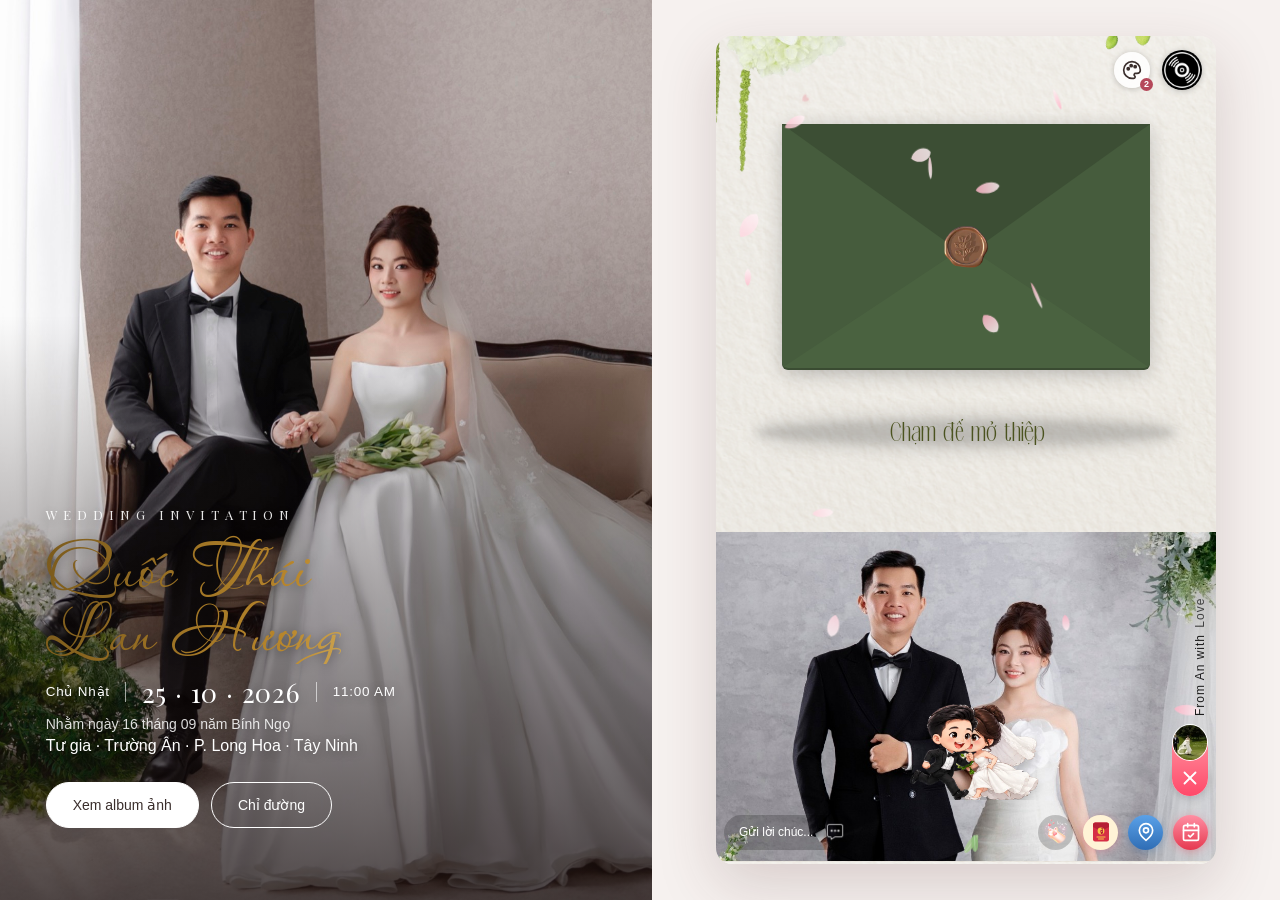
==== index.html @ 9279cf6e "feat: music on by default, starting on the first tap when autoplay is blocked" ====
<!DOCTYPE html>
<html lang="vi">
<head>
<meta charset="utf-8"/>
<meta name="viewport" content="width=device-width, initial-scale=1"/>
<title>Happy wedding Quốc Thái &amp; Lan Hương</title>
<meta name="description" content="Trân trọng kính mời bạn tới dự lễ thành hôn của Quốc Thái &amp; Lan Hương — 11:00 Chủ Nhật 25.10.2026, Tư gia Trường Ân, P. Long Hoa, Tây Ninh."/>
<meta property="og:type" content="website"/>
<meta property="og:url" content="https://thaihuong-wedding.io.vn/"/>
<meta property="og:title" content="Happy wedding Quốc Thái &amp; Lan Hương"/>
<meta property="og:description" content="11:00 Chủ Nhật 25.10.2026 · Tư gia Trường Ân, P. Long Hoa, Tây Ninh"/>
<meta property="og:image" content="https://thaihuong-wedding.io.vn/assets/og-cover.jpg"/>
<meta property="og:image:width" content="1200"/>
<meta property="og:image:height" content="630"/>
<meta name="twitter:card" content="summary_large_image"/>
<link rel="icon" href="assets/img/audio-1.png"/>
<link rel="stylesheet" href="assets/css/4456bc88e19c483a.css"/><link rel="stylesheet" href="assets/css/bdc5aa70fb679b30.css"/>
<style>@font-face{font-family:'Aquarelle';src:url('assets/theme-2/fonts/aquarelle.woff2') format('woff2'),url('assets/theme-2/fonts/aquarelle.woff') format('woff');font-display:swap}@font-face{font-family:'Carlytte';src:url('assets/theme-2/fonts/carlytte.woff2') format('woff2'),url('assets/theme-2/fonts/carlytte.woff') format('woff');font-display:swap}@font-face{font-family:'HoaTay1';src:url('assets/theme-2/fonts/hoatay1.woff2') format('woff2'),url('assets/theme-2/fonts/hoatay1.woff') format('woff');font-display:swap}@font-face{font-family:'Monsieur La Doulaise';src:url('assets/theme-2/fonts/monsieur-la-doulaise.woff2') format('woff2'),url('assets/theme-2/fonts/monsieur-la-doulaise.woff') format('woff');font-display:swap}@font-face{font-family:'PlayfairDisplay';src:url('assets/theme-2/fonts/playfairdisplay.woff2') format('woff2'),url('assets/theme-2/fonts/playfairdisplay.woff') format('woff');font-display:swap}@font-face{font-family:'Quicksand';src:url('assets/theme-2/fonts/quicksand.woff2') format('woff2'),url('assets/theme-2/fonts/quicksand.woff') format('woff');font-display:swap}@font-face{font-family:'Scarlet Bradley.regular';src:url('assets/theme-2/fonts/scarlet-bradleyregular.woff2') format('woff2'),url('assets/theme-2/fonts/scarlet-bradleyregular.woff') format('woff');font-display:swap}@font-face{font-family:'Signora';src:url('assets/theme-2/fonts/signora.woff2') format('woff2'),url('assets/theme-2/fonts/signora.woff') format('woff');font-display:swap}@font-face{font-family:'Soul Note Display';src:url('assets/theme-2/fonts/soul-note-display.woff2') format('woff2'),url('assets/theme-2/fonts/soul-note-display.woff') format('woff');font-display:swap}@font-face{font-family:'Summerfun';src:url('assets/theme-2/fonts/summerfun.woff2') format('woff2'),url('assets/theme-2/fonts/summerfun.woff') format('woff');font-display:swap}@font-face{font-family:'The Artisan';src:url('assets/theme-2/fonts/the-artisan.woff2') format('woff2'),url('assets/theme-2/fonts/the-artisan.woff') format('woff');font-display:swap}</style>
<style id="__jsx-3522513885">#audio-control-wrapper.jsx-3522513885{position:absolute;right:10px;top:10px;z-index:1000;width:30px;height:30px;display:-webkit-box;display:-webkit-flex;display:-ms-flexbox;display:flex;-webkit-align-items:center;-webkit-box-align:center;-ms-flex-align:center;align-items:center;}.audio-toggle.jsx-3522513885{width:100%;height:100%;display:-webkit-box;display:-webkit-flex;display:-ms-flexbox;display:flex;-webkit-align-items:center;-webkit-box-align:center;-ms-flex-align:center;align-items:center;-webkit-box-pack:center;-webkit-justify-content:center;-ms-flex-pack:center;justify-content:center;background:rgba(165,165,165,0.2);border-radius:50%;overflow:hidden;}.audio-toggle.mrotate.jsx-3522513885{-webkit-animation:mrotate-jsx-3522513885 5s linear infinite;animation:mrotate-jsx-3522513885 5s linear infinite;}.music-icon.jsx-3522513885{display:block;width:100%;height:100%;background:#000;}.icon-cancel.jsx-3522513885{position:absolute;width:100%;height:100%;border-radius:50%;overflow:hidden;padding-top:15px;}.icon-line.jsx-3522513885{-webkit-transform:rotate(45deg);-ms-transform:rotate(45deg);transform:rotate(45deg);width:100%;height:1px;background:#fff;}@-webkit-keyframes mrotate-jsx-3522513885{to{-webkit-transform:rotate(1turn);-ms-transform:rotate(1turn);transform:rotate(1turn);}}@keyframes mrotate-jsx-3522513885{to{-webkit-transform:rotate(1turn);-ms-transform:rotate(1turn);transform:rotate(1turn);}}</style>
<style id="__jsx-1944329802">.photo-component.jsx-1944329802{width:100%;height:100%;}.photo-component.jsx-1944329802 img.jsx-1944329802{width:100%;height:100%;-webkit-mask-size:100% 100%;mask-size:100% 100%;-webkit-mask-repeat:no-repeat;mask-repeat:no-repeat;}.photo-component.jsx-1944329802 .photo-bg-wrap.jsx-1944329802{width:100%;height:100%;background-size:cover;background-position:50% 50%;background-repeat:no-repeat;background-clip:border-box;}</style>
<style id="__jsx-1828971989">.text-box-component.jsx-1828971989{height:auto !important;position:relative;}.text-box-editing.jsx-1828971989::after{content:" ";box-sizing:content-box;border:1px solid var(--color-primary);position:absolute;pointer-events:none;display:block;inset:-0px;z-index:1;}.text-box-component.component-hovered.jsx-1828971989::after{content:" ";box-sizing:content-box;border:1px dashed var(--color-primary);position:absolute;pointer-events:none;inset:-0px;display:block;}</style>
<style id="__jsx-155046617">.envelope-shadow.jsx-155046617{position:absolute;width:368.308px;height:245.538px;margin-left:auto;margin-right:auto;top:0;pointer-events:none;z-index:0;}.envelope-shadow.jsx-155046617::after{content:"";position:absolute;width:419.87111999999996px;height:25px;border-radius:50%;background:rgba(0,0,0,0.2);top:295.538px;left:50%;-webkit-transform:translateX(-50%);-ms-transform:translateX(-50%);transform:translateX(-50%);-webkit-animation:shadowScale-jsx-155046617 3s ease-in-out infinite;animation:shadowScale-jsx-155046617 3s ease-in-out infinite;-webkit-filter:blur(4px);filter:blur(4px);box-shadow:0 0 20px rgba(0,0,0,0.2);}.envelope-container.jsx-155046617{position:absolute;width:368.308px;height:245.538px;border-bottom-left-radius:6px;border-bottom-right-radius:6px;margin-left:auto;margin-right:auto;top:0;background-color:#3c4e34;box-shadow:0 4px 20px rgba(0,0,0,0.2);-webkit-transition:-webkit-transform 0.3s cubic-bezier(0.25,0.46,0.45,0.94);-webkit-transition:transform 0.3s cubic-bezier(0.25,0.46,0.45,0.94);transition:transform 0.3s cubic-bezier(0.25,0.46,0.45,0.94);cursor:pointer;-webkit-animation:float-jsx-155046617 3s ease-in-out infinite;animation:float-jsx-155046617 3s ease-in-out infinite;z-index:1;}.front.jsx-155046617{position:absolute;width:0;height:0;z-index:3;}.flap.jsx-155046617{border-left:184.154px solid transparent;border-right:184.154px solid transparent;border-bottom:112.94748000000001px solid transparent;border-top:132.59052000000003px solid #3c4e34;-webkit-transform-origin:top;-ms-transform-origin:top;transform-origin:top;}.open.jsx-155046617 .flap.jsx-155046617{-webkit-transform:rotateX(180deg);-ms-transform:rotateX(180deg);transform:rotateX(180deg);-webkit-transition:-webkit-transform 1.2s cubic-bezier(0.25,0.46,0.45,0.94), z-index 1.2s;-webkit-transition:transform 1.2s cubic-bezier(0.25,0.46,0.45,0.94), z-index 1.2s;transition:transform 1.2s cubic-bezier(0.25,0.46,0.45,0.94), z-index 1.2s;z-index:1;}.close.jsx-155046617 .flap.jsx-155046617{-webkit-transform:rotateX(0deg);-ms-transform:rotateX(0deg);transform:rotateX(0deg);-webkit-transition:-webkit-transform 0.8s 0.8s cubic-bezier(0.25,0.46,0.45,0.94), z-index 0.8s;-webkit-transition:transform 0.8s 0.8s cubic-bezier(0.25,0.46,0.45,0.94), z-index 0.8s;transition:transform 0.8s 0.8s cubic-bezier(0.25,0.46,0.45,0.94), z-index 0.8s;z-index:5;}.pocket.jsx-155046617{border-left:184.154px solid #465c3d;border-right:184.154px solid #465c3d;border-bottom:122.769px solid #4a6240;border-top:122.769px solid transparent;border-bottom-left-radius:6px;border-bottom-right-radius:6px;}.wax-seal.jsx-155046617{position:absolute;top:98.21520000000001px;left:50%;-webkit-transform:translateX(-50%);-ms-transform:translateX(-50%);transform:translateX(-50%);width:47.88004px;height:47.88004px;background-size:contain;background-repeat:no-repeat;background-position:center;z-index:10;}.letter.jsx-155046617{position:relative;background-color:#fff;width:90%;margin-left:auto;margin-right:auto;height:90%;top:5%;border-radius:6px;box-shadow:0 2px 26px rgba(0,0,0,0.12);-webkit-transition:box-shadow 0.3s ease;transition:box-shadow 0.3s ease;overflow:hidden;}.letter.jsx-155046617::after{content:"";position:absolute;top:0;bottom:0;left:0;right:0;background-image:linear-gradient( 180deg, rgba(255,255,255,0) 25%, rgba(255,227,239,0.2) 75%, rgba(215,227,239,0.3) 100% );pointer-events:none;}.open.jsx-155046617 .letter.jsx-155046617{box-shadow:0 4px 30px rgba(0,0,0,0.2);-webkit-transform:translateY(-116.63055px);-ms-transform:translateY(-116.63055px);transform:translateY(-116.63055px);-webkit-transition:-webkit-transform 1s 0.5s cubic-bezier(0.25,0.46,0.45,0.94), z-index 0.5s;-webkit-transition:transform 1s 0.5s cubic-bezier(0.25,0.46,0.45,0.94), z-index 0.5s;transition:transform 1s 0.5s cubic-bezier(0.25,0.46,0.45,0.94), z-index 0.5s;z-index:2;}.close.jsx-155046617 .letter.jsx-155046617{-webkit-transform:translateY(0px);-ms-transform:translateY(0px);transform:translateY(0px);-webkit-transition:-webkit-transform 0.6s 0.2s cubic-bezier(0.25,0.46,0.45,0.94), z-index 0.2s;-webkit-transition:transform 0.6s 0.2s cubic-bezier(0.25,0.46,0.45,0.94), z-index 0.2s;transition:transform 0.6s 0.2s cubic-bezier(0.25,0.46,0.45,0.94), z-index 0.2s;z-index:1;}.letter-image.jsx-155046617{width:100%;height:100%;object-fit:cover;border-radius:6px;}.words.jsx-155046617{position:absolute;left:10%;width:80%;height:14%;background-color:#eeeff0;}.words.line1.jsx-155046617{top:15%;width:20%;height:7%;}.words.line2.jsx-155046617{top:30%;}.words.line3.jsx-155046617{top:50%;}.words.line4.jsx-155046617{top:70%;}.hearts.jsx-155046617{position:absolute;top:135.04590000000002px;left:0;right:0;z-index:2;}.heart.jsx-155046617{position:absolute;bottom:0;right:10%;}.heart.jsx-155046617::before,.heart.jsx-155046617::after{position:absolute;content:"";left:39.408955999999996px;top:0;width:39.408955999999996px;height:62.980668px;background-color:#d00000;border-radius:39.408955999999996px 39.408955999999996px 0 0;-webkit-transform:rotate(-45deg);-ms-transform:rotate(-45deg);transform:rotate(-45deg);-webkit-transform-origin:0 100%;-ms-transform-origin:0 100%;transform-origin:0 100%;}.heart.jsx-155046617::after{left:0;-webkit-transform:rotate(45deg);-ms-transform:rotate(45deg);transform:rotate(45deg);-webkit-transform-origin:100% 100%;-ms-transform-origin:100% 100%;transform-origin:100% 100%;}.close.jsx-155046617 .heart.jsx-155046617{opacity:0;-webkit-animation:none;animation:none;-webkit-transform:scale(0);-ms-transform:scale(0);transform:scale(0);}.heart.a1.jsx-155046617{left:20%;-webkit-transform:scale(0.6);-ms-transform:scale(0.6);transform:scale(0.6);opacity:1;}.open.jsx-155046617 .heart.a1.jsx-155046617{-webkit-animation:heartFloat-jsx-155046617 4s cubic-bezier(0.25,0.46,0.45,0.94) 1,sideSway-jsx-155046617 2s ease-in-out 4 alternate,heartScale-jsx-155046617 0.5s cubic-bezier(0.68,-0.55,0.265,1.55) 1;animation:heartFloat-jsx-155046617 4s cubic-bezier(0.25,0.46,0.45,0.94) 1,sideSway-jsx-155046617 2s ease-in-out 4 alternate,heartScale-jsx-155046617 0.5s cubic-bezier(0.68,-0.55,0.265,1.55) 1;-webkit-animation-fill-mode:forwards;animation-fill-mode:forwards;-webkit-animation-delay:1.2s;animation-delay:1.2s;}.heart.a2.jsx-155046617{left:55%;-webkit-transform:scale(1);-ms-transform:scale(1);transform:scale(1);opacity:1;}.open.jsx-155046617 .heart.a2.jsx-155046617{-webkit-animation:heartFloat-jsx-155046617 5s cubic-bezier(0.25,0.46,0.45,0.94) 1,sideSway-jsx-155046617 4s ease-in-out 2 alternate,heartScale-jsx-155046617 0.5s cubic-bezier(0.68,-0.55,0.265,1.55) 1;animation:heartFloat-jsx-155046617 5s cubic-bezier(0.25,0.46,0.45,0.94) 1,sideSway-jsx-155046617 4s ease-in-out 2 alternate,heartScale-jsx-155046617 0.5s cubic-bezier(0.68,-0.55,0.265,1.55) 1;-webkit-animation-fill-mode:forwards;animation-fill-mode:forwards;-webkit-animation-delay:1.4s;animation-delay:1.4s;}.heart.a3.jsx-155046617{left:10%;-webkit-transform:scale(0.8);-ms-transform:scale(0.8);transform:scale(0.8);opacity:1;}.open.jsx-155046617 .heart.a3.jsx-155046617{-webkit-animation:heartFloat-jsx-155046617 7s cubic-bezier(0.25,0.46,0.45,0.94) 1,sideSway-jsx-155046617 2s ease-in-out 6 alternate,heartScale-jsx-155046617 0.5s cubic-bezier(0.68,-0.55,0.265,1.55) 1;animation:heartFloat-jsx-155046617 7s cubic-bezier(0.25,0.46,0.45,0.94) 1,sideSway-jsx-155046617 2s ease-in-out 6 alternate,heartScale-jsx-155046617 0.5s cubic-bezier(0.68,-0.55,0.265,1.55) 1;-webkit-animation-fill-mode:forwards;animation-fill-mode:forwards;-webkit-animation-delay:1.6s;animation-delay:1.6s;}@-webkit-keyframes float-jsx-155046617{0%,100%{-webkit-transform:translateY(0px);-ms-transform:translateY(0px);transform:translateY(0px);}50%{-webkit-transform:translateY(-20px);-ms-transform:translateY(-20px);transform:translateY(-20px);}}@keyframes float-jsx-155046617{0%,100%{-webkit-transform:translateY(0px);-ms-transform:translateY(0px);transform:translateY(0px);}50%{-webkit-transform:translateY(-20px);-ms-transform:translateY(-20px);transform:translateY(-20px);}}@-webkit-keyframes shadowScale-jsx-155046617{0%,100%{-webkit-transform:translateX(-50%) scaleX(1);-ms-transform:translateX(-50%) scaleX(1);transform:translateX(-50%) scaleX(1);}50%{-webkit-transform:translateX(-50%) scaleX(0.85);-ms-transform:translateX(-50%) scaleX(0.85);transform:translateX(-50%) scaleX(0.85);}}@keyframes shadowScale-jsx-155046617{0%,100%{-webkit-transform:translateX(-50%) scaleX(1);-ms-transform:translateX(-50%) scaleX(1);transform:translateX(-50%) scaleX(1);}50%{-webkit-transform:translateX(-50%) scaleX(0.85);-ms-transform:translateX(-50%) scaleX(0.85);transform:translateX(-50%) scaleX(0.85);}}@-webkit-keyframes heartFloat-jsx-155046617{0%{top:0;opacity:1;}50%{opacity:0.8;}80%{opacity:0.3;}100%{top:-600px;opacity:0;visibility:hidden;}}@keyframes heartFloat-jsx-155046617{0%{top:0;opacity:1;}50%{opacity:0.8;}80%{opacity:0.3;}100%{top:-600px;opacity:0;visibility:hidden;}}@-webkit-keyframes sideSway-jsx-155046617{0%{margin-left:0px;}50%{margin-left:25px;}100%{margin-left:50px;}}@keyframes sideSway-jsx-155046617{0%{margin-left:0px;}50%{margin-left:25px;}100%{margin-left:50px;}}@-webkit-keyframes heartScale-jsx-155046617{0%{-webkit-transform:scale(0);-ms-transform:scale(0);transform:scale(0);opacity:0;}50%{-webkit-transform:scale(1.2);-ms-transform:scale(1.2);transform:scale(1.2);opacity:0.8;}100%{-webkit-transform:scale(var(--heart-scale,1));-ms-transform:scale(var(--heart-scale,1));transform:scale(var(--heart-scale,1));opacity:1;}}@keyframes heartScale-jsx-155046617{0%{-webkit-transform:scale(0);-ms-transform:scale(0);transform:scale(0);opacity:0;}50%{-webkit-transform:scale(1.2);-ms-transform:scale(1.2);transform:scale(1.2);opacity:0.8;}100%{-webkit-transform:scale(var(--heart-scale,1));-ms-transform:scale(var(--heart-scale,1));transform:scale(var(--heart-scale,1));opacity:1;}}</style>
<style id="__jsx-992657205">.animated-envelope-component.jsx-992657205{position:relative;}.animated-envelope-component.component-hovered.jsx-992657205::after{content:" ";box-sizing:content-box;border:1px dashed var(--color-primary);position:absolute;pointer-events:none;inset:0;display:block;}@-webkit-keyframes fadeIn-jsx-992657205{from{opacity:0;}to{opacity:1;}}@keyframes fadeIn-jsx-992657205{from{opacity:0;}to{opacity:1;}}@-webkit-keyframes fadeOut-jsx-992657205{from{opacity:1;}to{opacity:0;}}@keyframes fadeOut-jsx-992657205{from{opacity:1;}to{opacity:0;}}@-webkit-keyframes backdropPulse-jsx-992657205{0%,100%{opacity:0.6;-webkit-transform:translate(-50%,-50%) scale(1);-ms-transform:translate(-50%,-50%) scale(1);transform:translate(-50%,-50%) scale(1);}50%{opacity:0.3;-webkit-transform:translate(-50%,-50%) scale(1.05);-ms-transform:translate(-50%,-50%) scale(1.05);transform:translate(-50%,-50%) scale(1.05);}}@keyframes backdropPulse-jsx-992657205{0%,100%{opacity:0.6;-webkit-transform:translate(-50%,-50%) scale(1);-ms-transform:translate(-50%,-50%) scale(1);transform:translate(-50%,-50%) scale(1);}50%{opacity:0.3;-webkit-transform:translate(-50%,-50%) scale(1.05);-ms-transform:translate(-50%,-50%) scale(1.05);transform:translate(-50%,-50%) scale(1.05);}}</style>
<style id="__jsx-17337941">.text-box-component.jsx-17337941{height:auto !important;position:relative;}.text-box-editing.jsx-17337941::after{content:" ";box-sizing:content-box;border:1px solid var(--color-primary);position:absolute;pointer-events:none;display:block;inset:-2px;z-index:1;}.text-box-component.component-hovered.jsx-17337941::after{content:" ";box-sizing:content-box;border:1px dashed var(--color-primary);position:absolute;pointer-events:none;inset:-2px;display:block;}</style>
<style id="__jsx-3557960200">.material-component.jsx-3557960200{width:100%;height:100%;}.material-component.jsx-3557960200 img.jsx-3557960200{width:100%;height:100%;-webkit-mask-size:100% 100%;mask-size:100% 100%;-webkit-mask-repeat:no-repeat;mask-repeat:no-repeat;}.material-component.jsx-3557960200 .photo-bg-wrap.jsx-3557960200{width:100%;height:100%;background-size:cover;background-position:50% 50%;background-repeat:no-repeat;background-clip:border-box;}</style>
<style id="__jsx-3272123691">.countdown.jsx-3272123691{width:100%;margin:0 auto;-webkit-box-pack:justify;-webkit-justify-content:space-between;-ms-flex-pack:justify;justify-content:space-between;background-color:transparent !important;gap:var(--spacing);}.countdown.jsx-3272123691>div.jsx-3272123691,.countdown.jsx-3272123691{height:100%;display:-webkit-box;display:-webkit-flex;display:-ms-flexbox;display:flex;}.countdown.jsx-3272123691>div.jsx-3272123691{width:25%;border-radius:4px;-webkit-flex-direction:column;-ms-flex-direction:column;flex-direction:column;}.countdown.jsx-3272123691>div.jsx-3272123691{-webkit-box-pack:center;-webkit-justify-content:center;-ms-flex-pack:center;justify-content:center;-webkit-align-items:center;-webkit-box-align:center;-ms-flex-align:center;align-items:center;}.countdown.vertical.jsx-3272123691{-webkit-flex-direction:column;-ms-flex-direction:column;flex-direction:column;}.countdown.vertical.jsx-3272123691>div.jsx-3272123691{width:100% !important;-webkit-flex-direction:row !important;-ms-flex-direction:row !important;flex-direction:row !important;gap:5px !important;}</style>
<style id="__jsx-1768321534">.rsvp-form-container:hover{z-index:9999999 !important;}</style>
<style id="__jsx-3664286752">.qr-box-component.jsx-3664286752{width:100%;height:100%;}.qr-box-component.jsx-3664286752 img.jsx-3664286752{width:100%;height:100%;-webkit-mask-size:100% 100%;mask-size:100% 100%;-webkit-mask-repeat:no-repeat;mask-repeat:no-repeat;}.qr-box-component.jsx-3664286752 .photo-bg-wrap.jsx-3664286752{width:100%;height:100%;background-size:contain;background-position:50% 50%;background-repeat:no-repeat;background-clip:border-box;}</style>
<style id="__jsx-2177353859">#main-scroll-container #root-page-container::before{content:"";position:absolute;left:50%;bottom:3px;-webkit-transform:translateX(-50%);-ms-transform:translateX(-50%);transform:translateX(-50%);width:50px;height:4px;background:rgba(0,0,0,0.1);border-radius:2px;-webkit-transition:all 0.2s;transition:all 0.2s;}#main-scroll-container #root-page-container:hover::before{background:rgba(0,0,0,0.3);}</style>
<style id="__jsx-3895218497">#blessing-box.jsx-3895218497{display:-webkit-box;display:-webkit-flex;display:-ms-flexbox;display:flex;overflow:hidden;z-index:1000;height:180px;position:absolute;width:285px;bottom:58px;left:16px;-webkit-transition:opacity 0.3s ease-in-out;transition:opacity 0.3s ease-in-out;-webkit-touch-callout:none;-webkit-user-select:none;-khtml-user-select:none;-moz-user-select:none;-ms-user-select:none;-webkit-user-select:none;-moz-user-select:none;-ms-user-select:none;user-select:none;-webkit-tap-highlight-color:transparent;pointer-events:none;}.blessing-message.jsx-3895218497{font-size:11px;color:white;position:absolute;min-height:28px;line-height:14px;margin:3px 0;border-radius:7px;padding:2px 10px;display:-webkit-box;display:-webkit-flex;display:-ms-flexbox;display:flex;text-align:left;-webkit-align-items:center;-webkit-box-align:center;-ms-flex-align:center;align-items:center;-webkit-box-pack:center;-webkit-justify-content:center;-ms-flex-pack:center;justify-content:center;background:rgba(225,117,117,0.5);-webkit-transition:opacity 0.5s ease-out;transition:opacity 0.5s ease-out;-webkit-user-select:none;-moz-user-select:none;-ms-user-select:none;-webkit-user-select:none;-moz-user-select:none;-ms-user-select:none;user-select:none;-webkit-tap-highlight-color:transparent;}</style>
<style id="__jsx-831523885">.message-box-button.jsx-831523885{background:rgba(0,0,0,0.2);padding:0px 7px 0px 15px;box-sizing:border-box;color:white;border-radius:30px;font-size:13px;width:150px;height:39px;line-height:39px;display:-webkit-box;display:-webkit-flex;display:-ms-flexbox;display:flex;-webkit-align-items:center;-webkit-box-align:center;-ms-flex-align:center;align-items:center;-webkit-box-pack:justify;-webkit-justify-content:space-between;-ms-flex-pack:justify;justify-content:space-between;}</style>
<style id="__jsx-2074202128">.toolbar-right{display:-webkit-box;display:-webkit-flex;display:-ms-flexbox;display:flex;gap:10px;}#cinelove-gift-button{background-image:url("assets/theme-2/img/gift-box.f417ec86.png");background-size:100%;background-repeat:no-repeat;-webkit-animation:6s ease 0s infinite normal none running bounceGift;animation:6s ease 0s infinite normal none running bounceGift;width:39px;height:39px;cursor:pointer;}#cinelove-like-button{background-image:url("assets/theme-2/img/like.ea5798c7.png");background-repeat:no-repeat;background-size:100%;width:39px;height:39px;position:relative;cursor:pointer;}#cinelove-like-count{opacity:1;border-radius:17px;width:17px;height:17px;line-height:17px;color:white;font-size:8px;position:absolute;right:-4px;top:-4px;background:-webkit-linear-gradient(#ff9aa6,#ff4969);text-align:center;}@-webkit-keyframes bounceGift{0%{-webkit-transform:translateY(0px);}8%{-webkit-transform:translateY(-10px);}13%{-webkit-transform:translateY(0px);}16%{-webkit-transform:translateY(-5px);}19%{-webkit-transform:translateY(0px);}22%{-webkit-transform:translateY(-2px);}25%{-webkit-transform:translateY(0px);}100%{-webkit-transform:translateY(0px);}}#animation-gift-preview-btn{background:rgba(0,0,0,0.2);padding:0px 10px;box-sizing:border-box;color:white;border-radius:30px;font-size:14px;height:39px;line-height:39px;display:-webkit-box;display:-webkit-flex;display:-ms-flexbox;display:flex;-webkit-align-items:center;-webkit-box-align:center;-ms-flex-align:center;align-items:center;cursor:pointer;}#animation-gift-preview-btn img{height:30px;vertical-align:middle;}#animation-gift-preview-btn span{display:inline-block;font-size:13px;margin-left:5px;white-space:nowrap;}.shake{-webkit-animation:shake 0.1s 3;}@-webkit-keyframes shake{0%{-webkit-transform:scale(1);}30%{-webkit-transform:scale(1.3);}100%{-webkit-transform:scale(1);}}</style>
<style id="__jsx-1401461546">#cinelove-toolbar.jsx-1401461546{position:absolute;left:0;bottom:0;z-index:1000;width:100%;height:64px;box-sizing:border-box;}#cinelove-toolbar.jsx-1401461546 .toolbar.jsx-1401461546{display:-webkit-box;display:-webkit-flex;display:-ms-flexbox;display:flex;-webkit-align-items:center;-webkit-box-align:center;-ms-flex-align:center;align-items:center;-webkit-box-pack:justify;-webkit-justify-content:space-between;-ms-flex-pack:justify;justify-content:space-between;position:relative;width:100%;height:100%;padding:0.5rem;}</style>
<style id="__jsx-2770182321">.received-gifts-wrapper.jsx-2770182321{position:absolute;z-index:9999999;bottom:250px;display:block;width:100%;}</style>
<style id="__jsx-848010737">#cinelove-animation-box.jsx-848010737{position:absolute;left:0;top:0;width:100%;height:38rem;z-index:9999998;pointer-events:none;}#cinelove-canvas.jsx-848010737,#cinelove-canvas-preview.jsx-848010737{position:absolute;width:100%;height:auto;background-color:transparent;top:-15vh;left:0;opacity:1;-webkit-transition:visibility 0.2s ease-in-out,opacity 0.2s ease-in-out;transition:visibility 0.2s ease-in-out,opacity 0.2s ease-in-out;}#cinelove-canvas.jsx-848010737{visibility:visible;opacity:1;}@media screen and (max-height:700px){#cinelove-canvas.jsx-848010737,#cinelove-canvas-preview.jsx-848010737{top:-30vh;}}@media screen and (min-height:701px) and (max-height:800px){#cinelove-canvas.jsx-848010737,#cinelove-canvas-preview.jsx-848010737{top:-25vh;}}</style>
<style id="__jsx-4097818752">.bar-gift-new.jsx-4097818752{width:100%;min-height:400px;background-color:#fff;border-radius:0.5rem 0.5rem 0 0;box-sizing:border-box;position:absolute;bottom:0;left:0;z-index:9999999;}.gift-wrap-backdrop.jsx-4097818752{position:fixed;left:0;top:0;right:0;bottom:0;z-index:9999997;background:rgba(0,0,0,0.4);}.slideInBtm-enter.jsx-4097818752{-webkit-transform:translateY(100%);-ms-transform:translateY(100%);transform:translateY(100%);}.slideInBtm-enter-active.jsx-4097818752{-webkit-transform:translateY(0);-ms-transform:translateY(0);transform:translateY(0);-webkit-transition:-webkit-transform 0.3s ease-in-out;-webkit-transition:transform 0.3s ease-in-out;transition:transform 0.3s ease-in-out;}.slideInBtm-exit.jsx-4097818752{-webkit-transform:translateY(0);-ms-transform:translateY(0);transform:translateY(0);}.slideInBtm-exit-active.jsx-4097818752{-webkit-transform:translateY(100%);-ms-transform:translateY(100%);transform:translateY(100%);-webkit-transition:-webkit-transform 0.3s ease-in-out;-webkit-transition:transform 0.3s ease-in-out;transition:transform 0.3s ease-in-out;}.fade-enter.jsx-4097818752{opacity:0;}.fade-enter-active.jsx-4097818752{opacity:1;-webkit-transition:opacity 0.3s ease-in-out;transition:opacity 0.3s ease-in-out;}.fade-exit.jsx-4097818752{opacity:1;}.fade-exit-active.jsx-4097818752{opacity:0;-webkit-transition:opacity 0.3s ease-in-out;transition:opacity 0.3s ease-in-out;}</style>
<style id="__jsx-831600802">.popup-wrapper.jsx-831600802{width:100%;min-height:20rem;background-color:#fff;border-radius:0.5rem 0.5rem 0 0;box-sizing:border-box;position:absolute;bottom:0;left:0;z-index:9999999;}.popup-backdrop.jsx-831600802{position:fixed;left:0;top:0;right:0;bottom:0;z-index:9999997;background:rgba(0,0,0,0.4);}.slideInBtm-enter.jsx-831600802{-webkit-transform:translateY(100%);-ms-transform:translateY(100%);transform:translateY(100%);}.slideInBtm-enter-active.jsx-831600802{-webkit-transform:translateY(0);-ms-transform:translateY(0);transform:translateY(0);-webkit-transition:-webkit-transform 0.3s ease-in-out;-webkit-transition:transform 0.3s ease-in-out;transition:transform 0.3s ease-in-out;}.slideInBtm-exit.jsx-831600802{-webkit-transform:translateY(0);-ms-transform:translateY(0);transform:translateY(0);}.slideInBtm-exit-active.jsx-831600802{-webkit-transform:translateY(100%);-ms-transform:translateY(100%);transform:translateY(100%);-webkit-transition:-webkit-transform 0.3s ease-in-out;-webkit-transition:transform 0.3s ease-in-out;transition:transform 0.3s ease-in-out;}.fade-enter.jsx-831600802{opacity:0;}.fade-enter-active.jsx-831600802{opacity:1;-webkit-transition:opacity 0.3s ease-in-out;transition:opacity 0.3s ease-in-out;}.fade-exit.jsx-831600802{opacity:1;}.fade-exit-active.jsx-831600802{opacity:0;-webkit-transition:opacity 0.3s ease-in-out;transition:opacity 0.3s ease-in-out;}</style>
<style id="__jsx-3658388935">#app-view-index.hide-toolbar #cinelove-toolbar,#app-view-index.hide-toolbar #cinelove-animation-box,#app-view-index.hide-toolbar .received-gifts-wrapper{display:none;}#app-view-index.hide-toolbar #blessing-box{visibility:hidden;}#app-view-index.hide-toolbar .page-container{margin-bottom:0;}.toolbar-toggle-button{position:absolute;right:8px;bottom:68px;width:36px;height:36px;border-radius:50%;background-color:hsla(0,0%,100%,0.9);box-shadow:0 2px 10px rgba(0,0,0,0.2);display:-webkit-box;display:-webkit-flex;display:-ms-flexbox;display:flex;-webkit-align-items:center;-webkit-box-align:center;-ms-flex-align:center;align-items:center;-webkit-box-pack:center;-webkit-justify-content:center;-ms-flex-pack:center;justify-content:center;cursor:pointer;z-index:999;-webkit-transition:all 0.3s ease;transition:all 0.3s ease;overflow:visible;}.toolbar-toggle-button:hover{background-color:#fff;-webkit-transform:scale(1.05);-ms-transform:scale(1.05);transform:scale(1.05);}.toolbar-toggle-button .toolbar-toggle-pill{position:absolute;left:0;bottom:0;width:100%;height:68px;-webkit-transition:height 0.15s ease-in-out;transition:height 0.15s ease-in-out;background:linear-gradient(#ffeff2,#ff6883);border-radius:35px;box-sizing:border-box;}.toolbar-toggle-button.toolbar-toggle-has-thumbnail .toolbar-toggle-pill{background:linear-gradient(#ff9aa6,#ff4969);}.toolbar-toggle-button .thumbnail{position:absolute;left:50%;top:-4px;-webkit-transform:translateX(-50%);-ms-transform:translateX(-50%);transform:translateX(-50%);z-index:1;border-radius:50%;width:37px;height:37px;object-fit:cover;border:1px solid #fff;-webkit-transition:all 0.3s ease;transition:all 0.3s ease;}.toolbar-toggle-button .icon-svg{width:36px;height:36px;padding:7px;box-sizing:border-box;color:#fff;-webkit-transition:-webkit-transform 0.15s ease-in-out;-webkit-transition:transform 0.15s ease-in-out;transition:transform 0.15s ease-in-out;position:absolute;bottom:0;left:50%;-webkit-transform:translateX(-50%);-ms-transform:translateX(-50%);transform:translateX(-50%);}#app-view-index.hide-toolbar .toolbar-toggle-button{bottom:20px;}</style>
<style id="__jsx-505250292">.watermark.jsx-773491098{position:absolute;bottom:148px;right:7px;text-align:center;-webkit-transform:rotate(-90deg);-ms-transform:rotate(-90deg);transform:rotate(-90deg);width:20px;white-space:nowrap;height:20px;-webkit-transition:all 0.3s ease;transition:all 0.3s ease;z-index:999;}.watermark.hide-toolbar.jsx-773491098{bottom:30px;}.watermark.hide-toolbar-content.jsx-773491098{bottom:98px;}.watermark-content.jsx-773491098{text-align:center;color:#1c1c1c;font-size:14px;font-weight:300;}.watermark-link.jsx-773491098{color:#414141;-webkit-text-decoration:none;text-decoration:none;font-weight:500;margin-left:2px;-webkit-transition:color 0.3s ease;transition:color 0.3s ease;}.watermark-link.jsx-773491098:hover{color:#000;}</style>
<style id="__jsx-3147566159">#app-view-index{height:100% !important;}.pc-container #cinelove-toolbar .message-box-button{width:130px;}.pc-container #cinelove-toolbar .message-box-button,.pc-container #cinelove-toolbar #animation-gift-preview-btn,.pc-container #cinelove-toolbar #cinelove-gift-button,.pc-container #cinelove-toolbar #cinelove-like-button{font-size:12px;height:35px;line-height:35px;border-radius:25px;}.pc-container #cinelove-toolbar #animation-gift-preview-btn span{font-size:12px;}.pc-container #cinelove-toolbar #cinelove-like-button,.pc-container #cinelove-toolbar #cinelove-gift-button{width:35px;}.pc-container .bar-messwin *{-webkit-transform:scale(0.95);-ms-transform:scale(0.95);transform:scale(0.95);}.pc-container .bar-gift-new .select-type .option{font-size:17px !important;cursor:pointer;}.pc-container .bar-gift-new .gift-li .title{font-size:10px !important;white-space:nowrap;overflow:hidden;text-overflow:ellipsis;text-align:center;width:70px;}.pc-container .bar-gift-new .give-tip{font-size:10px !important;}.pc-container .bar-gift-new .give-username{-webkit-transform:scale(0.95);-ms-transform:scale(0.95);transform:scale(0.95);}.pc-container .animate-slide-gift.gift-minibar *{-webkit-transform:scale(0.95);-ms-transform:scale(0.95);transform:scale(0.95);}.pc-container #cinelove-canvas-preview,.pc-container #cinelove-canvas{-webkit-transform:scale(0.95);-ms-transform:scale(0.95);transform:scale(0.95);}</style>
<style>.css-var-root{--ant-blue:#1677FF;--ant-purple:#722ED1;--ant-cyan:#13C2C2;--ant-green:#52C41A;--ant-magenta:#EB2F96;--ant-pink:#EB2F96;--ant-red:#F5222D;--ant-orange:#FA8C16;--ant-yellow:#FADB14;--ant-volcano:#FA541C;--ant-geekblue:#2F54EB;--ant-gold:#FAAD14;--ant-lime:#A0D911;--ant-color-primary:#1677ff;--ant-color-success:#52c41a;--ant-color-warning:#faad14;--ant-color-error:#ff4d4f;--ant-color-info:#1677ff;--ant-color-link:#1677ff;--ant-color-text-base:#000;--ant-color-bg-base:#fff;--ant-font-family:-apple-system, BlinkMacSystemFont, 'Segoe UI', Roboto, 'Helvetica Neue', Arial,
'Noto Sans', sans-serif, 'Apple Color Emoji', 'Segoe UI Emoji', 'Segoe UI Symbol',
'Noto Color Emoji';--ant-font-family-code:'SFMono-Regular', Consolas, 'Liberation Mono', Menlo, Courier, monospace;--ant-font-size:14px;--ant-line-width:1px;--ant-line-type:solid;--ant-motion-ease-out-circ:cubic-bezier(0.08, 0.82, 0.17, 1);--ant-motion-ease-in-out-circ:cubic-bezier(0.78, 0.14, 0.15, 0.86);--ant-motion-ease-out:cubic-bezier(0.215, 0.61, 0.355, 1);--ant-motion-ease-in-out:cubic-bezier(0.645, 0.045, 0.355, 1);--ant-motion-ease-out-back:cubic-bezier(0.12, 0.4, 0.29, 1.46);--ant-motion-ease-in-back:cubic-bezier(0.71, -0.46, 0.88, 0.6);--ant-motion-ease-in-quint:cubic-bezier(0.755, 0.05, 0.855, 0.06);--ant-motion-ease-out-quint:cubic-bezier(0.23, 1, 0.32, 1);--ant-border-radius:6px;--ant-size-unit:4px;--ant-size-step:4px;--ant-size-popup-arrow:16px;--ant-control-height:32px;--ant-z-index-base:0;--ant-z-index-popup-base:1000;--ant-opacity-image:1;--ant-blue-1:#e6f4ff;--ant-blue-2:#bae0ff;--ant-blue-3:#91caff;--ant-blue-4:#69b1ff;--ant-blue-5:#4096ff;--ant-blue-6:#1677ff;--ant-blue-7:#0958d9;--ant-blue-8:#003eb3;--ant-blue-9:#002c8c;--ant-blue-10:#001d66;--ant-purple-1:#f9f0ff;--ant-purple-2:#efdbff;--ant-purple-3:#d3adf7;--ant-purple-4:#b37feb;--ant-purple-5:#9254de;--ant-purple-6:#722ed1;--ant-purple-7:#531dab;--ant-purple-8:#391085;--ant-purple-9:#22075e;--ant-purple-10:#120338;--ant-cyan-1:#e6fffb;--ant-cyan-2:#b5f5ec;--ant-cyan-3:#87e8de;--ant-cyan-4:#5cdbd3;--ant-cyan-5:#36cfc9;--ant-cyan-6:#13c2c2;--ant-cyan-7:#08979c;--ant-cyan-8:#006d75;--ant-cyan-9:#00474f;--ant-cyan-10:#002329;--ant-green-1:#f6ffed;--ant-green-2:#d9f7be;--ant-green-3:#b7eb8f;--ant-green-4:#95de64;--ant-green-5:#73d13d;--ant-green-6:#52c41a;--ant-green-7:#389e0d;--ant-green-8:#237804;--ant-green-9:#135200;--ant-green-10:#092b00;--ant-magenta-1:#fff0f6;--ant-magenta-2:#ffd6e7;--ant-magenta-3:#ffadd2;--ant-magenta-4:#ff85c0;--ant-magenta-5:#f759ab;--ant-magenta-6:#eb2f96;--ant-magenta-7:#c41d7f;--ant-magenta-8:#9e1068;--ant-magenta-9:#780650;--ant-magenta-10:#520339;--ant-pink-1:#fff0f6;--ant-pink-2:#ffd6e7;--ant-pink-3:#ffadd2;--ant-pink-4:#ff85c0;--ant-pink-5:#f759ab;--ant-pink-6:#eb2f96;--ant-pink-7:#c41d7f;--ant-pink-8:#9e1068;--ant-pink-9:#780650;--ant-pink-10:#520339;--ant-red-1:#fff1f0;--ant-red-2:#ffccc7;--ant-red-3:#ffa39e;--ant-red-4:#ff7875;--ant-red-5:#ff4d4f;--ant-red-6:#f5222d;--ant-red-7:#cf1322;--ant-red-8:#a8071a;--ant-red-9:#820014;--ant-red-10:#5c0011;--ant-orange-1:#fff7e6;--ant-orange-2:#ffe7ba;--ant-orange-3:#ffd591;--ant-orange-4:#ffc069;--ant-orange-5:#ffa940;--ant-orange-6:#fa8c16;--ant-orange-7:#d46b08;--ant-orange-8:#ad4e00;--ant-orange-9:#873800;--ant-orange-10:#612500;--ant-yellow-1:#feffe6;--ant-yellow-2:#ffffb8;--ant-yellow-3:#fffb8f;--ant-yellow-4:#fff566;--ant-yellow-5:#ffec3d;--ant-yellow-6:#fadb14;--ant-yellow-7:#d4b106;--ant-yellow-8:#ad8b00;--ant-yellow-9:#876800;--ant-yellow-10:#614700;--ant-volcano-1:#fff2e8;--ant-volcano-2:#ffd8bf;--ant-volcano-3:#ffbb96;--ant-volcano-4:#ff9c6e;--ant-volcano-5:#ff7a45;--ant-volcano-6:#fa541c;--ant-volcano-7:#d4380d;--ant-volcano-8:#ad2102;--ant-volcano-9:#871400;--ant-volcano-10:#610b00;--ant-geekblue-1:#f0f5ff;--ant-geekblue-2:#d6e4ff;--ant-geekblue-3:#adc6ff;--ant-geekblue-4:#85a5ff;--ant-geekblue-5:#597ef7;--ant-geekblue-6:#2f54eb;--ant-geekblue-7:#1d39c4;--ant-geekblue-8:#10239e;--ant-geekblue-9:#061178;--ant-geekblue-10:#030852;--ant-gold-1:#fffbe6;--ant-gold-2:#fff1b8;--ant-gold-3:#ffe58f;--ant-gold-4:#ffd666;--ant-gold-5:#ffc53d;--ant-gold-6:#faad14;--ant-gold-7:#d48806;--ant-gold-8:#ad6800;--ant-gold-9:#874d00;--ant-gold-10:#613400;--ant-lime-1:#fcffe6;--ant-lime-2:#f4ffb8;--ant-lime-3:#eaff8f;--ant-lime-4:#d3f261;--ant-lime-5:#bae637;--ant-lime-6:#a0d911;--ant-lime-7:#7cb305;--ant-lime-8:#5b8c00;--ant-lime-9:#3f6600;--ant-lime-10:#254000;--ant-color-text:rgba(0,0,0,0.88);--ant-color-text-secondary:rgba(0,0,0,0.65);--ant-color-text-tertiary:rgba(0,0,0,0.45);--ant-color-text-quaternary:rgba(0,0,0,0.25);--ant-color-fill:rgba(0,0,0,0.15);--ant-color-fill-secondary:rgba(0,0,0,0.06);--ant-color-fill-tertiary:rgba(0,0,0,0.04);--ant-color-fill-quaternary:rgba(0,0,0,0.02);--ant-color-bg-solid:rgb(0,0,0);--ant-color-bg-solid-hover:rgba(0,0,0,0.75);--ant-color-bg-solid-active:rgba(0,0,0,0.95);--ant-color-bg-layout:#f5f5f5;--ant-color-bg-container:#ffffff;--ant-color-bg-elevated:#ffffff;--ant-color-bg-spotlight:rgba(0,0,0,0.85);--ant-color-bg-blur:transparent;--ant-color-border:#d9d9d9;--ant-color-border-disabled:#d9d9d9;--ant-color-border-secondary:#f0f0f0;--ant-color-primary-bg:#e6f4ff;--ant-color-primary-bg-hover:#bae0ff;--ant-color-primary-border:#91caff;--ant-color-primary-border-hover:#69b1ff;--ant-color-primary-hover:#4096ff;--ant-color-primary-active:#0958d9;--ant-color-primary-text-hover:#4096ff;--ant-color-primary-text:#1677ff;--ant-color-primary-text-active:#0958d9;--ant-color-success-bg:#f6ffed;--ant-color-success-bg-hover:#d9f7be;--ant-color-success-border:#b7eb8f;--ant-color-success-border-hover:#95de64;--ant-color-success-hover:#95de64;--ant-color-success-active:#389e0d;--ant-color-success-text-hover:#73d13d;--ant-color-success-text:#52c41a;--ant-color-success-text-active:#389e0d;--ant-color-error-bg:#fff2f0;--ant-color-error-bg-hover:#fff1f0;--ant-color-error-bg-filled-hover:#ffdfdc;--ant-color-error-bg-active:#ffccc7;--ant-color-error-border:#ffccc7;--ant-color-error-border-hover:#ffa39e;--ant-color-error-hover:#ff7875;--ant-color-error-active:#d9363e;--ant-color-error-text-hover:#ff7875;--ant-color-error-text:#ff4d4f;--ant-color-error-text-active:#d9363e;--ant-color-warning-bg:#fffbe6;--ant-color-warning-bg-hover:#fff1b8;--ant-color-warning-border:#ffe58f;--ant-color-warning-border-hover:#ffd666;--ant-color-warning-hover:#ffd666;--ant-color-warning-active:#d48806;--ant-color-warning-text-hover:#ffc53d;--ant-color-warning-text:#faad14;--ant-color-warning-text-active:#d48806;--ant-color-info-bg:#e6f4ff;--ant-color-info-bg-hover:#bae0ff;--ant-color-info-border:#91caff;--ant-color-info-border-hover:#69b1ff;--ant-color-info-hover:#69b1ff;--ant-color-info-active:#0958d9;--ant-color-info-text-hover:#4096ff;--ant-color-info-text:#1677ff;--ant-color-info-text-active:#0958d9;--ant-color-link-hover:#69b1ff;--ant-color-link-active:#0958d9;--ant-color-bg-mask:rgba(0,0,0,0.45);--ant-color-white:#fff;--ant-font-size-sm:12px;--ant-font-size-lg:16px;--ant-font-size-xl:20px;--ant-font-size-heading-1:38px;--ant-font-size-heading-2:30px;--ant-font-size-heading-3:24px;--ant-font-size-heading-4:20px;--ant-font-size-heading-5:16px;--ant-line-height:1.5714285714285714;--ant-line-height-lg:1.5;--ant-line-height-sm:1.6666666666666667;--ant-font-height:22px;--ant-font-height-lg:24px;--ant-font-height-sm:20px;--ant-line-height-heading-1:1.2105263157894737;--ant-line-height-heading-2:1.2666666666666666;--ant-line-height-heading-3:1.3333333333333333;--ant-line-height-heading-4:1.4;--ant-line-height-heading-5:1.5;--ant-size-xxl:48px;--ant-size-xl:32px;--ant-size-lg:24px;--ant-size-md:20px;--ant-size-ms:16px;--ant-size:16px;--ant-size-sm:12px;--ant-size-xs:8px;--ant-size-xxs:4px;--ant-control-height-sm:24px;--ant-control-height-xs:16px;--ant-control-height-lg:40px;--ant-motion-duration-fast:0.1s;--ant-motion-duration-mid:0.2s;--ant-motion-duration-slow:0.3s;--ant-line-width-bold:2px;--ant-border-radius-xs:2px;--ant-border-radius-sm:4px;--ant-border-radius-lg:8px;--ant-border-radius-outer:4px;--ant-color-fill-content:rgba(0,0,0,0.06);--ant-color-fill-content-hover:rgba(0,0,0,0.15);--ant-color-fill-alter:rgba(0,0,0,0.02);--ant-color-bg-container-disabled:rgba(0,0,0,0.04);--ant-color-border-bg:#ffffff;--ant-color-split:rgba(5,5,5,0.06);--ant-color-text-placeholder:rgba(0,0,0,0.25);--ant-color-text-disabled:rgba(0,0,0,0.25);--ant-color-text-heading:rgba(0,0,0,0.88);--ant-color-text-label:rgba(0,0,0,0.65);--ant-color-text-description:rgba(0,0,0,0.45);--ant-color-text-light-solid:#fff;--ant-color-highlight:#ff4d4f;--ant-color-bg-text-hover:rgba(0,0,0,0.06);--ant-color-bg-text-active:rgba(0,0,0,0.15);--ant-color-icon:rgba(0,0,0,0.45);--ant-color-icon-hover:rgba(0,0,0,0.88);--ant-color-error-outline:rgba(255,38,5,0.06);--ant-color-warning-outline:rgba(255,215,5,0.1);--ant-font-size-icon:12px;--ant-line-width-focus:3px;--ant-control-outline-width:2px;--ant-control-interactive-size:16px;--ant-control-item-bg-hover:rgba(0,0,0,0.04);--ant-control-item-bg-active:#e6f4ff;--ant-control-item-bg-active-hover:#bae0ff;--ant-control-item-bg-active-disabled:rgba(0,0,0,0.15);--ant-control-tmp-outline:rgba(0,0,0,0.02);--ant-control-outline:rgba(5,145,255,0.1);--ant-font-weight-strong:600;--ant-opacity-loading:0.65;--ant-link-decoration:none;--ant-link-hover-decoration:none;--ant-link-focus-decoration:none;--ant-control-padding-horizontal:12px;--ant-control-padding-horizontal-sm:8px;--ant-padding-xxs:4px;--ant-padding-xs:8px;--ant-padding-sm:12px;--ant-padding:16px;--ant-padding-md:20px;--ant-padding-lg:24px;--ant-padding-xl:32px;--ant-padding-content-horizontal-lg:24px;--ant-padding-content-vertical-lg:16px;--ant-padding-content-horizontal:16px;--ant-padding-content-vertical:12px;--ant-padding-content-horizontal-sm:16px;--ant-padding-content-vertical-sm:8px;--ant-margin-xxs:4px;--ant-margin-xs:8px;--ant-margin-sm:12px;--ant-margin:16px;--ant-margin-md:20px;--ant-margin-lg:24px;--ant-margin-xl:32px;--ant-margin-xxl:48px;--ant-box-shadow:
      0 6px 16px 0 rgba(0, 0, 0, 0.08),
      0 3px 6px -4px rgba(0, 0, 0, 0.12),
      0 9px 28px 8px rgba(0, 0, 0, 0.05)
    ;--ant-box-shadow-secondary:
      0 6px 16px 0 rgba(0, 0, 0, 0.08),
      0 3px 6px -4px rgba(0, 0, 0, 0.12),
      0 9px 28px 8px rgba(0, 0, 0, 0.05)
    ;--ant-box-shadow-tertiary:
      0 1px 2px 0 rgba(0, 0, 0, 0.03),
      0 1px 6px -1px rgba(0, 0, 0, 0.02),
      0 2px 4px 0 rgba(0, 0, 0, 0.02)
    ;--ant-box-shadow-popover-arrow:2px 2px 5px rgba(0, 0, 0, 0.05);--ant-box-shadow-card:
      0 1px 2px -2px rgba(0,0,0,0.16),
      0 3px 6px 0 rgba(0,0,0,0.12),
      0 5px 12px 4px rgba(0,0,0,0.09)
    ;--ant-box-shadow-drawer-right:
      -6px 0 16px 0 rgba(0, 0, 0, 0.08),
      -3px 0 6px -4px rgba(0, 0, 0, 0.12),
      -9px 0 28px 8px rgba(0, 0, 0, 0.05)
    ;--ant-box-shadow-drawer-left:
      6px 0 16px 0 rgba(0, 0, 0, 0.08),
      3px 0 6px -4px rgba(0, 0, 0, 0.12),
      9px 0 28px 8px rgba(0, 0, 0, 0.05)
    ;--ant-box-shadow-drawer-up:
      0 6px 16px 0 rgba(0, 0, 0, 0.08),
      0 3px 6px -4px rgba(0, 0, 0, 0.12),
      0 9px 28px 8px rgba(0, 0, 0, 0.05)
    ;--ant-box-shadow-drawer-down:
      0 -6px 16px 0 rgba(0, 0, 0, 0.08),
      0 -3px 6px -4px rgba(0, 0, 0, 0.12),
      0 -9px 28px 8px rgba(0, 0, 0, 0.05)
    ;--ant-box-shadow-tabs-overflow-left:inset 10px 0 8px -8px rgba(0, 0, 0, 0.08);--ant-box-shadow-tabs-overflow-right:inset -10px 0 8px -8px rgba(0, 0, 0, 0.08);--ant-box-shadow-tabs-overflow-top:inset 0 10px 8px -8px rgba(0, 0, 0, 0.08);--ant-box-shadow-tabs-overflow-bottom:inset 0 -10px 8px -8px rgba(0, 0, 0, 0.08);}.ant-spin{font-family:var(--ant-font-family);font-size:var(--ant-font-size);box-sizing:border-box;}.ant-spin::before,.ant-spin::after{box-sizing:border-box;}.ant-spin [class^="ant-spin"],.ant-spin [class*=" ant-spin"]{box-sizing:border-box;}.ant-spin [class^="ant-spin"]::before,.ant-spin [class*=" ant-spin"]::before,.ant-spin [class^="ant-spin"]::after,.ant-spin [class*=" ant-spin"]::after{box-sizing:border-box;}.ant-spin{box-sizing:border-box;margin:0;padding:0;color:var(--ant-color-primary);font-size:0;line-height:var(--ant-line-height);list-style:none;font-family:var(--ant-font-family);position:absolute;display:none;text-align:center;vertical-align:middle;opacity:0;transition:transform var(--ant-motion-duration-slow) var(--ant-motion-ease-in-out-circ);}.ant-spin-spinning{position:relative;display:inline-block;opacity:1;}.ant-spin .ant-spin-text{font-size:var(--ant-font-size);padding-top:calc((var(--ant-spin-dot-size) - var(--ant-font-size)) / 2 + 2px);}.ant-spin-fullscreen{position:fixed;width:100vw;height:100vh;background-color:var(--ant-color-bg-mask);z-index:var(--ant-z-index-popup-base);inset:0;display:flex;align-items:center;flex-direction:column;justify-content:center;opacity:0;visibility:hidden;transition:all var(--ant-motion-duration-mid);}.ant-spin-fullscreen-show{opacity:1;visibility:visible;}.ant-spin-fullscreen .ant-spin .ant-spin-dot-holder{color:var(--ant-color-white);}.ant-spin-fullscreen .ant-spin .ant-spin-text{color:var(--ant-color-text-light-solid);}.ant-spin-nested-loading{position:relative;}.ant-spin-nested-loading >div>.ant-spin{position:absolute;top:0;inset-inline-start:0;z-index:4;display:block;width:100%;height:100%;max-height:var(--ant-spin-content-height);}.ant-spin-nested-loading >div>.ant-spin .ant-spin-dot{position:absolute;top:50%;inset-inline-start:50%;margin:calc(var(--ant-spin-dot-size) * -1 / 2);}.ant-spin-nested-loading >div>.ant-spin .ant-spin-text{position:absolute;top:50%;width:100%;text-shadow:0 1px 2px var(--ant-color-bg-container);}.ant-spin-nested-loading >div>.ant-spin.ant-spin-show-text .ant-spin-dot{margin-top:calc(var(--ant-spin-dot-size) / 2 * -1 - 10px);}.ant-spin-nested-loading >div>.ant-spin-sm .ant-spin-dot{margin:calc(var(--ant-spin-dot-size-sm) * -1 / 2);}.ant-spin-nested-loading >div>.ant-spin-sm .ant-spin-text{padding-top:calc((var(--ant-spin-dot-size-sm) - var(--ant-font-size)) / 2 + 2px);}.ant-spin-nested-loading >div>.ant-spin-sm.ant-spin-show-text .ant-spin-dot{margin-top:calc(var(--ant-spin-dot-size-sm) / 2 * -1 - 10px);}.ant-spin-nested-loading >div>.ant-spin-lg .ant-spin-dot{margin:calc(var(--ant-spin-dot-size-lg) * -1 / 2);}.ant-spin-nested-loading >div>.ant-spin-lg .ant-spin-text{padding-top:calc((var(--ant-spin-dot-size-lg) - var(--ant-font-size)) / 2 + 2px);}.ant-spin-nested-loading >div>.ant-spin-lg.ant-spin-show-text .ant-spin-dot{margin-top:calc(var(--ant-spin-dot-size-lg) / 2 * -1 - 10px);}.ant-spin-nested-loading .ant-spin-container{position:relative;transition:opacity var(--ant-motion-duration-slow);}.ant-spin-nested-loading .ant-spin-container::after{position:absolute;top:0;inset-inline-end:0;bottom:0;inset-inline-start:0;z-index:10;width:100%;height:100%;background:var(--ant-color-bg-container);opacity:0;transition:all var(--ant-motion-duration-slow);content:"";pointer-events:none;}.ant-spin-nested-loading .ant-spin-blur{clear:both;opacity:0.5;user-select:none;pointer-events:none;}.ant-spin-nested-loading .ant-spin-blur::after{opacity:0.4;pointer-events:auto;}.ant-spin-tip{color:var(--ant-color-text-description);}.ant-spin .ant-spin-dot-holder{width:1em;height:1em;font-size:var(--ant-spin-dot-size);display:inline-block;transition:transform var(--ant-motion-duration-slow) ease,opacity var(--ant-motion-duration-slow) ease;transform-origin:50% 50%;line-height:1;color:var(--ant-color-primary);}.ant-spin .ant-spin-dot-holder-hidden{transform:scale(0.3);opacity:0;}.ant-spin .ant-spin-dot-progress{position:absolute;inset:0;}.ant-spin .ant-spin-dot{position:relative;display:inline-block;font-size:var(--ant-spin-dot-size);width:1em;height:1em;}.ant-spin .ant-spin-dot-item{position:absolute;display:block;width:calc((var(--ant-spin-dot-size) - var(--ant-margin-xxs) / 2) / 2);height:calc((var(--ant-spin-dot-size) - var(--ant-margin-xxs) / 2) / 2);background:currentColor;border-radius:100%;transform:scale(0.75);transform-origin:50% 50%;opacity:0.3;animation-name:antSpinMove;animation-duration:1s;animation-iteration-count:infinite;animation-timing-function:linear;animation-direction:alternate;}.ant-spin .ant-spin-dot-item:nth-child(1){top:0;inset-inline-start:0;animation-delay:0s;}.ant-spin .ant-spin-dot-item:nth-child(2){top:0;inset-inline-end:0;animation-delay:0.4s;}.ant-spin .ant-spin-dot-item:nth-child(3){inset-inline-end:0;bottom:0;animation-delay:0.8s;}.ant-spin .ant-spin-dot-item:nth-child(4){bottom:0;inset-inline-start:0;animation-delay:1.2s;}.ant-spin .ant-spin-dot-spin{transform:rotate(45deg);animation-name:antRotate;animation-duration:1.2s;animation-iteration-count:infinite;animation-timing-function:linear;}.ant-spin .ant-spin-dot-circle{stroke-linecap:round;transition:stroke-dashoffset var(--ant-motion-duration-slow) ease,stroke-dasharray var(--ant-motion-duration-slow) ease,stroke var(--ant-motion-duration-slow) ease,stroke-width var(--ant-motion-duration-slow) ease,opacity var(--ant-motion-duration-slow) ease;fill-opacity:0;stroke:currentcolor;}.ant-spin .ant-spin-dot-circle-bg{stroke:var(--ant-color-fill-secondary);}.ant-spin-sm .ant-spin-dot,.ant-spin-sm .ant-spin-dot-holder{font-size:var(--ant-spin-dot-size-sm);}.ant-spin-sm .ant-spin-dot-holder i{width:calc((var(--ant-spin-dot-size-sm) - var(--ant-margin-xxs) / 2) / 2);height:calc((var(--ant-spin-dot-size-sm) - var(--ant-margin-xxs) / 2) / 2);}.ant-spin-lg .ant-spin-dot,.ant-spin-lg .ant-spin-dot-holder{font-size:var(--ant-spin-dot-size-lg);}.ant-spin-lg .ant-spin-dot-holder i{width:calc((var(--ant-spin-dot-size-lg) - var(--ant-margin-xxs)) / 2);height:calc((var(--ant-spin-dot-size-lg) - var(--ant-margin-xxs)) / 2);}.ant-spin.ant-spin-show-text .ant-spin-text{display:block;}@keyframes antSpinMove{to{opacity:1;}}@keyframes antRotate{to{transform:rotate(405deg);}}.css-var-«R36».ant-spin{--ant-spin-content-height:400px;--ant-spin-dot-size:20px;--ant-spin-dot-size-sm:14px;--ant-spin-dot-size-lg:32px;}.ant-radio-css-var{font-family:var(--ant-font-family);font-size:var(--ant-font-size);box-sizing:border-box;}.ant-radio-css-var::before,.ant-radio-css-var::after{box-sizing:border-box;}.ant-radio-css-var [class^="ant-radio"],.ant-radio-css-var [class*=" ant-radio"]{box-sizing:border-box;}.ant-radio-css-var [class^="ant-radio"]::before,.ant-radio-css-var [class*=" ant-radio"]::before,.ant-radio-css-var [class^="ant-radio"]::after,.ant-radio-css-var [class*=" ant-radio"]::after{box-sizing:border-box;}.ant-radio-group{box-sizing:border-box;margin:0;padding:0;color:var(--ant-color-text);font-size:0;line-height:var(--ant-line-height);list-style:none;font-family:var(--ant-font-family);display:inline-block;}.ant-radio-group.ant-radio-group-rtl{direction:rtl;}.ant-radio-group.ant-radio-group-block{display:flex;}.ant-radio-group .ant-badge .ant-badge-count{z-index:1;}.ant-radio-group >.ant-badge:not(:first-child)>.ant-button-wrapper{border-inline-start:none;}.ant-radio-group-vertical{display:flex;flex-direction:column;row-gap:var(--ant-margin-xs);}.ant-radio-wrapper{box-sizing:border-box;margin:0;padding:0;color:var(--ant-color-text);font-size:var(--ant-font-size);line-height:var(--ant-line-height);list-style:none;font-family:var(--ant-font-family);display:inline-flex;align-items:baseline;margin-inline-start:0;margin-inline-end:var(--ant-radio-wrapper-margin-inline-end);cursor:pointer;}.ant-radio-wrapper:last-child{margin-inline-end:0;}.ant-radio-wrapper.ant-radio-wrapper-rtl{direction:rtl;}.ant-radio-wrapper-disabled{cursor:not-allowed;color:var(--ant-color-text-disabled);}.ant-radio-wrapper::after{display:inline-block;width:0;overflow:hidden;content:"\a0";}.ant-radio-wrapper-block{flex:1;justify-content:center;}.ant-radio-wrapper .ant-radio-checked::after{position:absolute;inset-block-start:0;inset-inline-start:0;width:100%;height:100%;border:var(--ant-line-width) var(--ant-line-type) var(--ant-color-primary);border-radius:50%;visibility:hidden;opacity:0;content:"";}.ant-radio-wrapper .ant-radio{box-sizing:border-box;margin:0;padding:0;color:var(--ant-color-text);font-size:var(--ant-font-size);line-height:var(--ant-line-height);list-style:none;font-family:var(--ant-font-family);position:relative;display:inline-block;outline:none;cursor:pointer;align-self:center;border-radius:50%;}.ant-radio-wrapper:hover .ant-radio-wrapper,.ant-radio-wrapper:hover .ant-radio-inner{border-color:var(--ant-color-primary);}.ant-radio-wrapper .ant-radio-input:focus-visible+.ant-radio-inner{outline:var(--ant-line-width-focus) solid var(--ant-color-primary-border);outline-offset:1px;transition:outline-offset 0s,outline 0s;}.ant-radio-wrapper .ant-radio:hover::after,.ant-radio-wrapper:hover .ant-radio-wrapper::after{visibility:visible;}.ant-radio-wrapper .ant-radio-inner{box-sizing:border-box;position:relative;inset-block-start:0;inset-inline-start:0;display:block;width:calc(1px * var(--ant-radio-radio-size));height:calc(1px * var(--ant-radio-radio-size));background-color:var(--ant-color-bg-container);border-color:var(--ant-color-border);border-style:solid;border-width:var(--ant-line-width);border-radius:50%;transition:all var(--ant-motion-duration-mid);}.ant-radio-wrapper .ant-radio-inner::after{box-sizing:border-box;position:absolute;inset-block-start:50%;inset-inline-start:50%;display:block;width:calc(1px * var(--ant-radio-radio-size));height:calc(1px * var(--ant-radio-radio-size));margin-block-start:calc(1px * var(--ant-radio-radio-size) / -2);margin-inline-start:calc(1px * var(--ant-radio-radio-size) / -2);background-color:var(--ant-radio-radio-color);border-block-start:0;border-inline-start:0;border-radius:calc(1px * var(--ant-radio-radio-size));transform:scale(0);opacity:0;transition:all var(--ant-motion-duration-slow) var(--ant-motion-ease-in-out-circ);content:"";}.ant-radio-wrapper .ant-radio-input{position:absolute;inset:0;z-index:1;cursor:pointer;opacity:0;}.ant-radio-wrapper .ant-radio-checked .ant-radio-inner{border-color:var(--ant-color-primary);background-color:var(--ant-radio-radio-bg-color);}.ant-radio-wrapper .ant-radio-checked .ant-radio-inner::after{transform:scale(calc(var(--ant-radio-dot-size) / var(--ant-radio-radio-size)));opacity:1;transition:all var(--ant-motion-duration-slow) var(--ant-motion-ease-in-out-circ);}.ant-radio-wrapper .ant-radio-disabled{cursor:not-allowed;}.ant-radio-wrapper .ant-radio-disabled .ant-radio-inner{background-color:var(--ant-color-bg-container-disabled);border-color:var(--ant-color-border);cursor:not-allowed;}.ant-radio-wrapper .ant-radio-disabled .ant-radio-inner::after{background-color:var(--ant-radio-dot-color-disabled);}.ant-radio-wrapper .ant-radio-disabled .ant-radio-input{cursor:not-allowed;}.ant-radio-wrapper .ant-radio-disabled .ant-radio-disabled+span{color:var(--ant-color-text-disabled);cursor:not-allowed;}.ant-radio-wrapper .ant-radio-disabled.ant-radio-checked .ant-radio-inner::after{transform:scale(calc((var(--ant-radio-radio-size) - 4 * 2) / var(--ant-radio-radio-size)));}.ant-radio-wrapper span.ant-radio+*{padding-inline-start:var(--ant-padding-xs);padding-inline-end:var(--ant-padding-xs);}.ant-radio-button-wrapper{position:relative;display:inline-block;height:var(--ant-control-height);margin:0;padding-inline:var(--ant-radio-button-padding-inline);padding-block:0;color:var(--ant-radio-button-color);font-size:var(--ant-font-size);line-height:calc(var(--ant-control-height) - var(--ant-line-width) * 2);background:var(--ant-radio-button-bg);border:var(--ant-line-width) var(--ant-line-type) var(--ant-color-border);border-block-start-width:calc(var(--ant-line-width) + 0.02px);border-inline-end-width:var(--ant-line-width);cursor:pointer;transition:color var(--ant-motion-duration-mid),background var(--ant-motion-duration-mid),box-shadow var(--ant-motion-duration-mid);}.ant-radio-button-wrapper a{color:var(--ant-radio-button-color);}.ant-radio-button-wrapper >.ant-radio-button{position:absolute;inset-block-start:0;inset-inline-start:0;z-index:-1;width:100%;height:100%;}.ant-radio-button-wrapper:not(:last-child){margin-inline-end:calc(var(--ant-line-width) * -1);}.ant-radio-button-wrapper:first-child{border-inline-start:var(--ant-line-width) var(--ant-line-type) var(--ant-color-border);border-start-start-radius:var(--ant-border-radius);border-end-start-radius:var(--ant-border-radius);}.ant-radio-button-wrapper:last-child{border-start-end-radius:var(--ant-border-radius);border-end-end-radius:var(--ant-border-radius);}.ant-radio-button-wrapper:first-child:last-child{border-radius:var(--ant-border-radius);}.ant-radio-group-large .ant-radio-button-wrapper{height:var(--ant-control-height-lg);font-size:var(--ant-font-size-lg);line-height:calc(var(--ant-control-height-lg) - var(--ant-line-width) * 2);}.ant-radio-group-large .ant-radio-button-wrapper:first-child{border-start-start-radius:var(--ant-border-radius-lg);border-end-start-radius:var(--ant-border-radius-lg);}.ant-radio-group-large .ant-radio-button-wrapper:last-child{border-start-end-radius:var(--ant-border-radius-lg);border-end-end-radius:var(--ant-border-radius-lg);}.ant-radio-group-small .ant-radio-button-wrapper{height:var(--ant-control-height-sm);padding-inline:calc(var(--ant-padding-xs) - var(--ant-line-width));padding-block:0;line-height:calc(var(--ant-control-height-sm) - var(--ant-line-width) * 2);}.ant-radio-group-small .ant-radio-button-wrapper:first-child{border-start-start-radius:var(--ant-border-radius-sm);border-end-start-radius:var(--ant-border-radius-sm);}.ant-radio-group-small .ant-radio-button-wrapper:last-child{border-start-end-radius:var(--ant-border-radius-sm);border-end-end-radius:var(--ant-border-radius-sm);}.ant-radio-button-wrapper:hover{position:relative;color:var(--ant-color-primary);}.ant-radio-button-wrapper:has(:focus-visible){outline:var(--ant-line-width-focus) solid var(--ant-color-primary-border);outline-offset:1px;transition:outline-offset 0s,outline 0s;}.ant-radio-button-wrapper .ant-radio-inner,.ant-radio-button-wrapper input[type='checkbox'],.ant-radio-button-wrapper input[type='radio']{width:0;height:0;opacity:0;pointer-events:none;}.ant-radio-button-wrapper-checked:not(.ant-radio-button-wrapper-disabled){z-index:1;color:var(--ant-color-primary);background:var(--ant-radio-button-checked-bg);border-color:var(--ant-color-primary);}.ant-radio-button-wrapper-checked:not(.ant-radio-button-wrapper-disabled)::before{background-color:var(--ant-color-primary);}.ant-radio-button-wrapper-checked:not(.ant-radio-button-wrapper-disabled):first-child{border-color:var(--ant-color-primary);}.ant-radio-button-wrapper-checked:not(.ant-radio-button-wrapper-disabled):hover{color:var(--ant-color-primary-hover);border-color:var(--ant-color-primary-hover);}.ant-radio-button-wrapper-checked:not(.ant-radio-button-wrapper-disabled):hover::before{background-color:var(--ant-color-primary-hover);}.ant-radio-button-wrapper-checked:not(.ant-radio-button-wrapper-disabled):active{color:var(--ant-color-primary-active);border-color:var(--ant-color-primary-active);}.ant-radio-button-wrapper-checked:not(.ant-radio-button-wrapper-disabled):active::before{background-color:var(--ant-color-primary-active);}.ant-radio-group-solid .ant-radio-button-wrapper-checked:not(.ant-radio-button-wrapper-disabled){color:var(--ant-radio-button-solid-checked-color);background:var(--ant-radio-button-solid-checked-bg);border-color:var(--ant-radio-button-solid-checked-bg);}.ant-radio-group-solid .ant-radio-button-wrapper-checked:not(.ant-radio-button-wrapper-disabled):hover{color:var(--ant-radio-button-solid-checked-color);background:var(--ant-radio-button-solid-checked-hover-bg);border-color:var(--ant-radio-button-solid-checked-hover-bg);}.ant-radio-group-solid .ant-radio-button-wrapper-checked:not(.ant-radio-button-wrapper-disabled):active{color:var(--ant-radio-button-solid-checked-color);background:var(--ant-radio-button-solid-checked-active-bg);border-color:var(--ant-radio-button-solid-checked-active-bg);}.ant-radio-button-wrapper-disabled{color:var(--ant-color-text-disabled);background-color:var(--ant-color-bg-container-disabled);border-color:var(--ant-color-border);cursor:not-allowed;}.ant-radio-button-wrapper-disabled:first-child,.ant-radio-button-wrapper-disabled:hover{color:var(--ant-color-text-disabled);background-color:var(--ant-color-bg-container-disabled);border-color:var(--ant-color-border);}.ant-radio-button-wrapper-disabled.ant-radio-button-wrapper-checked{color:var(--ant-radio-button-checked-color-disabled);background-color:var(--ant-radio-button-checked-bg-disabled);border-color:var(--ant-color-border);box-shadow:none;}.ant-radio-button-wrapper-block{flex:1;text-align:center;}.css-var-«R36».ant-radio-css-var{--ant-radio-radio-size:18;--ant-radio-dot-size:8;--ant-radio-dot-color-disabled:rgba(0,0,0,0.25);--ant-radio-button-solid-checked-color:#fff;--ant-radio-button-solid-checked-bg:#3a9bff;--ant-radio-button-solid-checked-hover-bg:#63b6ff;--ant-radio-button-solid-checked-active-bg:#277ad9;--ant-radio-button-bg:#ffffff;--ant-radio-button-checked-bg:#ffffff;--ant-radio-button-color:rgba(0,0,0,0.88);--ant-radio-button-checked-bg-disabled:rgba(0,0,0,0.15);--ant-radio-button-checked-color-disabled:rgba(0,0,0,0.25);--ant-radio-button-padding-inline:15px;--ant-radio-wrapper-margin-inline-end:8px;--ant-radio-radio-color:#fff;--ant-radio-radio-bg-color:#3a9bff;}.ant-btn{font-family:var(--ant-font-family);font-size:var(--ant-font-size);box-sizing:border-box;}.ant-btn::before,.ant-btn::after{box-sizing:border-box;}.ant-btn [class^="ant-btn"],.ant-btn [class*=" ant-btn"]{box-sizing:border-box;}.ant-btn [class^="ant-btn"]::before,.ant-btn [class*=" ant-btn"]::before,.ant-btn [class^="ant-btn"]::after,.ant-btn [class*=" ant-btn"]::after{box-sizing:border-box;}.ant-btn{outline:none;position:relative;display:inline-flex;gap:var(--ant-button-icon-gap);align-items:center;justify-content:center;font-weight:var(--ant-button-font-weight);white-space:nowrap;text-align:center;background-image:none;cursor:pointer;transition:all var(--ant-motion-duration-mid) var(--ant-motion-ease-in-out);user-select:none;touch-action:manipulation;}.ant-btn:disabled>*{pointer-events:none;}.ant-btn .ant-btn-icon>svg{display:inline-flex;align-items:center;color:inherit;font-style:normal;line-height:0;text-align:center;text-transform:none;vertical-align:-0.125em;text-rendering:optimizeLegibility;-webkit-font-smoothing:antialiased;-moz-osx-font-smoothing:grayscale;}.ant-btn .ant-btn-icon>svg >*{line-height:1;}.ant-btn .ant-btn-icon>svg svg{display:inline-block;}.ant-btn >a{color:currentColor;}.ant-btn:not(:disabled):focus-visible{outline:var(--ant-line-width-focus) solid var(--ant-color-primary-border);outline-offset:1px;transition:outline-offset 0s,outline 0s;}.ant-btn.ant-btn-two-chinese-chars::first-letter{letter-spacing:0.34em;}.ant-btn.ant-btn-two-chinese-chars>*:not(.anticon){margin-inline-end:-0.34em;letter-spacing:0.34em;}.ant-btn.ant-btn-icon-only{padding-inline:0;}.ant-btn.ant-btn-icon-only.ant-btn-compact-item{flex:none;}.ant-btn.ant-btn-loading{opacity:var(--ant-opacity-loading);cursor:default;}.ant-btn .ant-btn-loading-icon{transition:width var(--ant-motion-duration-slow) var(--ant-motion-ease-in-out),opacity var(--ant-motion-duration-slow) var(--ant-motion-ease-in-out),margin var(--ant-motion-duration-slow) var(--ant-motion-ease-in-out);}.ant-btn:not(.ant-btn-icon-end) .ant-btn-loading-icon-motion-appear-start,.ant-btn:not(.ant-btn-icon-end) .ant-btn-loading-icon-motion-enter-start{margin-inline-end:calc(var(--ant-button-icon-gap) * -1);}.ant-btn:not(.ant-btn-icon-end) .ant-btn-loading-icon-motion-appear-active,.ant-btn:not(.ant-btn-icon-end) .ant-btn-loading-icon-motion-enter-active{margin-inline-end:0;}.ant-btn:not(.ant-btn-icon-end) .ant-btn-loading-icon-motion-leave-start{margin-inline-end:0;}.ant-btn:not(.ant-btn-icon-end) .ant-btn-loading-icon-motion-leave-active{margin-inline-end:calc(var(--ant-button-icon-gap) * -1);}.ant-btn-icon-end{flex-direction:row-reverse;}.ant-btn-icon-end .ant-btn-loading-icon-motion-appear-start,.ant-btn-icon-end .ant-btn-loading-icon-motion-enter-start{margin-inline-start:calc(var(--ant-button-icon-gap) * -1);}.ant-btn-icon-end .ant-btn-loading-icon-motion-appear-active,.ant-btn-icon-end .ant-btn-loading-icon-motion-enter-active{margin-inline-start:0;}.ant-btn-icon-end .ant-btn-loading-icon-motion-leave-start{margin-inline-start:0;}.ant-btn-icon-end .ant-btn-loading-icon-motion-leave-active{margin-inline-start:calc(var(--ant-button-icon-gap) * -1);}.ant-btn{font-size:var(--ant-button-content-font-size);height:var(--ant-control-height);padding:0px var(--ant-button-padding-inline);border-radius:var(--ant-border-radius);}.ant-btn.ant-btn-icon-only{width:var(--ant-control-height);}.ant-btn.ant-btn-icon-only .anticon{font-size:var(--ant-button-only-icon-size);}.ant-btn.ant-btn-circle.ant-btn{min-width:var(--ant-control-height);padding-inline:0;border-radius:50%;}.ant-btn.ant-btn-round.ant-btn{border-radius:var(--ant-control-height);}.ant-btn.ant-btn-round.ant-btn:not(.ant-btn-icon-only){padding-inline:var(--ant-button-padding-inline);}.ant-btn-sm{font-size:var(--ant-button-content-font-size-sm);height:var(--ant-control-height-sm);padding:0px var(--ant-button-padding-inline-sm);border-radius:var(--ant-border-radius-sm);}.ant-btn-sm.ant-btn-icon-only{width:var(--ant-control-height-sm);}.ant-btn-sm.ant-btn-icon-only .anticon{font-size:var(--ant-button-only-icon-size-sm);}.ant-btn.ant-btn-circle.ant-btn-sm{min-width:var(--ant-control-height-sm);padding-inline:0;border-radius:50%;}.ant-btn.ant-btn-round.ant-btn-sm{border-radius:var(--ant-control-height-sm);}.ant-btn.ant-btn-round.ant-btn-sm:not(.ant-btn-icon-only){padding-inline:var(--ant-button-padding-inline-sm);}.ant-btn-lg{font-size:var(--ant-button-content-font-size-lg);height:var(--ant-control-height-lg);padding:0px var(--ant-button-padding-inline-lg);border-radius:var(--ant-border-radius-lg);}.ant-btn-lg.ant-btn-icon-only{width:var(--ant-control-height-lg);}.ant-btn-lg.ant-btn-icon-only .anticon{font-size:var(--ant-button-only-icon-size-lg);}.ant-btn.ant-btn-circle.ant-btn-lg{min-width:var(--ant-control-height-lg);padding-inline:0;border-radius:50%;}.ant-btn.ant-btn-round.ant-btn-lg{border-radius:var(--ant-control-height-lg);}.ant-btn.ant-btn-round.ant-btn-lg:not(.ant-btn-icon-only){padding-inline:var(--ant-button-padding-inline-lg);}.ant-btn.ant-btn-block{width:100%;}.ant-btn{--ant-btn-border-width:1px;--ant-btn-border-color:#000;--ant-btn-border-color-hover:var(--ant-btn-border-color);--ant-btn-border-color-active:var(--ant-btn-border-color);--ant-btn-border-color-disabled:var(--ant-btn-border-color);--ant-btn-border-style:solid;--ant-btn-text-color:#000;--ant-btn-text-color-hover:var(--ant-btn-text-color);--ant-btn-text-color-active:var(--ant-btn-text-color);--ant-btn-text-color-disabled:var(--ant-btn-text-color);--ant-btn-bg-color:#ddd;--ant-btn-bg-color-hover:var(--ant-btn-bg-color);--ant-btn-bg-color-active:var(--ant-btn-bg-color);--ant-btn-bg-color-disabled:var(--ant-color-bg-container-disabled);--ant-btn-bg-color-container:var(--ant-color-bg-container);--ant-btn-shadow:none;border:var(--ant-btn-border-width) var(--ant-btn-border-style) var(--ant-btn-border-color);color:var(--ant-btn-text-color);background-color:var(--ant-btn-bg-color);}.ant-btn:not(:disabled):not(.ant-btn-disabled):hover{border:var(--ant-btn-border-width) var(--ant-btn-border-style) var(--ant-btn-border-color-hover);color:var(--ant-btn-text-color-hover);background-color:var(--ant-btn-bg-color-hover);}.ant-btn:not(:disabled):not(.ant-btn-disabled):active{border:var(--ant-btn-border-width) var(--ant-btn-border-style) var(--ant-btn-border-color-active);color:var(--ant-btn-text-color-active);background-color:var(--ant-btn-bg-color-active);}.ant-btn.ant-btn-variant-solid{--ant-btn-solid-bg-color:var(--ant-btn-color-base);--ant-btn-solid-bg-color-hover:var(--ant-btn-color-hover);--ant-btn-solid-bg-color-active:var(--ant-btn-color-active);--ant-btn-border-color:transparent;--ant-btn-text-color:var(--ant-color-text-light-solid);--ant-btn-bg-color:var(--ant-btn-solid-bg-color);--ant-btn-bg-color-hover:var(--ant-btn-solid-bg-color-hover);--ant-btn-bg-color-active:var(--ant-btn-solid-bg-color-active);box-shadow:var(--ant-btn-shadow);}.ant-btn.ant-btn-variant-outlined,.ant-btn.ant-btn-variant-dashed{--ant-btn-border-color:var(--ant-btn-color-base);--ant-btn-border-color-hover:var(--ant-btn-color-hover);--ant-btn-border-color-active:var(--ant-btn-color-active);--ant-btn-bg-color:var(--ant-btn-bg-color-container);--ant-btn-text-color:var(--ant-btn-color-base);--ant-btn-text-color-hover:var(--ant-btn-color-hover);--ant-btn-text-color-active:var(--ant-btn-color-active);box-shadow:var(--ant-btn-shadow);}.ant-btn.ant-btn-variant-dashed{--ant-btn-border-style:dashed;--ant-btn-bg-color-disabled:var(--ant-button-dashed-bg-disabled);}.ant-btn.ant-btn-variant-filled{--ant-btn-border-color:transparent;--ant-btn-text-color:var(--ant-btn-color-base);--ant-btn-bg-color:var(--ant-btn-color-light);--ant-btn-bg-color-hover:var(--ant-btn-color-light-hover);--ant-btn-bg-color-active:var(--ant-btn-color-light-active);}.ant-btn.ant-btn-variant-text,.ant-btn.ant-btn-variant-link{--ant-btn-border-color:transparent;--ant-btn-text-color:var(--ant-btn-color-base);--ant-btn-text-color-hover:var(--ant-btn-color-hover);--ant-btn-text-color-active:var(--ant-btn-color-active);--ant-btn-bg-color:transparent;--ant-btn-bg-color-hover:transparent;--ant-btn-bg-color-active:transparent;}.ant-btn.ant-btn-variant-text:disabled,.ant-btn.ant-btn-variant-link:disabled,.ant-btn.ant-btn-variant-text.ant-btn-disabled,.ant-btn.ant-btn-variant-link.ant-btn-disabled{background:transparent;border-color:transparent;}.ant-btn.ant-btn-variant-text{--ant-btn-bg-color-hover:var(--ant-btn-color-light);--ant-btn-bg-color-active:var(--ant-btn-color-light-active);}.ant-btn.ant-btn-variant-link{--ant-btn-color-base:var(--ant-color-link);--ant-btn-color-hover:var(--ant-color-link-hover);--ant-btn-color-active:var(--ant-color-link-active);}.ant-btn.ant-btn-color-primary{--ant-btn-color-base:var(--ant-color-primary);--ant-btn-color-hover:var(--ant-color-primary-hover);--ant-btn-color-active:var(--ant-color-primary-active);--ant-btn-color-light:var(--ant-color-primary-bg);--ant-btn-color-light-hover:var(--ant-color-primary-bg-hover);--ant-btn-color-light-active:var(--ant-color-primary-border);--ant-btn-shadow:var(--ant-button-primary-shadow);}.ant-btn.ant-btn-color-dangerous{--ant-btn-color-base:var(--ant-color-error);--ant-btn-color-hover:var(--ant-color-error-hover);--ant-btn-color-active:var(--ant-color-error-active);--ant-btn-color-light:var(--ant-color-error-bg);--ant-btn-color-light-hover:var(--ant-color-error-bg-filled-hover);--ant-btn-color-light-active:var(--ant-color-error-bg-active);--ant-btn-shadow:var(--ant-button-danger-shadow);}.ant-btn.ant-btn-color-default{--ant-btn-solid-bg-color:var(--ant-color-bg-solid);--ant-btn-solid-bg-color-hover:var(--ant-color-bg-solid-hover);--ant-btn-solid-bg-color-active:var(--ant-color-bg-solid-active);--ant-btn-color-base:var(--ant-button-default-border-color);--ant-btn-color-hover:var(--ant-button-default-hover-border-color);--ant-btn-color-active:var(--ant-button-default-active-border-color);--ant-btn-color-light:var(--ant-color-fill-tertiary);--ant-btn-color-light-hover:var(--ant-color-fill-secondary);--ant-btn-color-light-active:var(--ant-color-fill);--ant-btn-text-color:var(--ant-color-text);--ant-btn-text-color-hover:var(--ant-button-default-hover-border-color);--ant-btn-text-color-active:var(--ant-button-default-active-border-color);--ant-btn-shadow:var(--ant-button-default-shadow);}.ant-btn.ant-btn-color-default.ant-btn-variant-solid{--ant-btn-text-color:var(--ant-button-solid-text-color);}.ant-btn.ant-btn-color-default.ant-btn-variant-filled,.ant-btn.ant-btn-color-default.ant-btn-variant-text{--ant-btn-text-color-hover:var(--ant-btn-text-color);--ant-btn-text-color-active:var(--ant-btn-text-color);}.ant-btn.ant-btn-color-default.ant-btn-background-ghost.ant-btn-variant-outlined,.ant-btn.ant-btn-color-default.ant-btn-background-ghost.ant-btn-variant-dashed{--ant-btn-text-color:var(--ant-button-default-ghost-color);--ant-btn-border-color:var(--ant-button-default-ghost-border-color);}.ant-btn.ant-btn-color-blue{--ant-btn-color-base:var(--ant-blue-6);--ant-btn-color-hover:var(--ant-blue-5);--ant-btn-color-active:var(--ant-blue-7);--ant-btn-color-light:var(--ant-blue-1);--ant-btn-color-light-hover:var(--ant-blue-2);--ant-btn-color-light-active:var(--ant-blue-3);--ant-btn-shadow:var(--ant-button-blue-shadow-color);}.ant-btn.ant-btn-color-purple{--ant-btn-color-base:var(--ant-purple-6);--ant-btn-color-hover:var(--ant-purple-5);--ant-btn-color-active:var(--ant-purple-7);--ant-btn-color-light:var(--ant-purple-1);--ant-btn-color-light-hover:var(--ant-purple-2);--ant-btn-color-light-active:var(--ant-purple-3);--ant-btn-shadow:var(--ant-button-purple-shadow-color);}.ant-btn.ant-btn-color-cyan{--ant-btn-color-base:var(--ant-cyan-6);--ant-btn-color-hover:var(--ant-cyan-5);--ant-btn-color-active:var(--ant-cyan-7);--ant-btn-color-light:var(--ant-cyan-1);--ant-btn-color-light-hover:var(--ant-cyan-2);--ant-btn-color-light-active:var(--ant-cyan-3);--ant-btn-shadow:var(--ant-button-cyan-shadow-color);}.ant-btn.ant-btn-color-green{--ant-btn-color-base:var(--ant-green-6);--ant-btn-color-hover:var(--ant-green-5);--ant-btn-color-active:var(--ant-green-7);--ant-btn-color-light:var(--ant-green-1);--ant-btn-color-light-hover:var(--ant-green-2);--ant-btn-color-light-active:var(--ant-green-3);--ant-btn-shadow:var(--ant-button-green-shadow-color);}.ant-btn.ant-btn-color-magenta{--ant-btn-color-base:var(--ant-magenta-6);--ant-btn-color-hover:var(--ant-magenta-5);--ant-btn-color-active:var(--ant-magenta-7);--ant-btn-color-light:var(--ant-magenta-1);--ant-btn-color-light-hover:var(--ant-magenta-2);--ant-btn-color-light-active:var(--ant-magenta-3);--ant-btn-shadow:var(--ant-button-magenta-shadow-color);}.ant-btn.ant-btn-color-pink{--ant-btn-color-base:var(--ant-pink-6);--ant-btn-color-hover:var(--ant-pink-5);--ant-btn-color-active:var(--ant-pink-7);--ant-btn-color-light:var(--ant-pink-1);--ant-btn-color-light-hover:var(--ant-pink-2);--ant-btn-color-light-active:var(--ant-pink-3);--ant-btn-shadow:var(--ant-button-pink-shadow-color);}.ant-btn.ant-btn-color-red{--ant-btn-color-base:var(--ant-red-6);--ant-btn-color-hover:var(--ant-red-5);--ant-btn-color-active:var(--ant-red-7);--ant-btn-color-light:var(--ant-red-1);--ant-btn-color-light-hover:var(--ant-red-2);--ant-btn-color-light-active:var(--ant-red-3);--ant-btn-shadow:var(--ant-button-red-shadow-color);}.ant-btn.ant-btn-color-orange{--ant-btn-color-base:var(--ant-orange-6);--ant-btn-color-hover:var(--ant-orange-5);--ant-btn-color-active:var(--ant-orange-7);--ant-btn-color-light:var(--ant-orange-1);--ant-btn-color-light-hover:var(--ant-orange-2);--ant-btn-color-light-active:var(--ant-orange-3);--ant-btn-shadow:var(--ant-button-orange-shadow-color);}.ant-btn.ant-btn-color-yellow{--ant-btn-color-base:var(--ant-yellow-6);--ant-btn-color-hover:var(--ant-yellow-5);--ant-btn-color-active:var(--ant-yellow-7);--ant-btn-color-light:var(--ant-yellow-1);--ant-btn-color-light-hover:var(--ant-yellow-2);--ant-btn-color-light-active:var(--ant-yellow-3);--ant-btn-shadow:var(--ant-button-yellow-shadow-color);}.ant-btn.ant-btn-color-volcano{--ant-btn-color-base:var(--ant-volcano-6);--ant-btn-color-hover:var(--ant-volcano-5);--ant-btn-color-active:var(--ant-volcano-7);--ant-btn-color-light:var(--ant-volcano-1);--ant-btn-color-light-hover:var(--ant-volcano-2);--ant-btn-color-light-active:var(--ant-volcano-3);--ant-btn-shadow:var(--ant-button-volcano-shadow-color);}.ant-btn.ant-btn-color-geekblue{--ant-btn-color-base:var(--ant-geekblue-6);--ant-btn-color-hover:var(--ant-geekblue-5);--ant-btn-color-active:var(--ant-geekblue-7);--ant-btn-color-light:var(--ant-geekblue-1);--ant-btn-color-light-hover:var(--ant-geekblue-2);--ant-btn-color-light-active:var(--ant-geekblue-3);--ant-btn-shadow:var(--ant-button-geekblue-shadow-color);}.ant-btn.ant-btn-color-lime{--ant-btn-color-base:var(--ant-lime-6);--ant-btn-color-hover:var(--ant-lime-5);--ant-btn-color-active:var(--ant-lime-7);--ant-btn-color-light:var(--ant-lime-1);--ant-btn-color-light-hover:var(--ant-lime-2);--ant-btn-color-light-active:var(--ant-lime-3);--ant-btn-shadow:var(--ant-button-lime-shadow-color);}.ant-btn.ant-btn-color-gold{--ant-btn-color-base:var(--ant-gold-6);--ant-btn-color-hover:var(--ant-gold-5);--ant-btn-color-active:var(--ant-gold-7);--ant-btn-color-light:var(--ant-gold-1);--ant-btn-color-light-hover:var(--ant-gold-2);--ant-btn-color-light-active:var(--ant-gold-3);--ant-btn-shadow:var(--ant-button-gold-shadow-color);}.ant-btn:disabled,.ant-btn.ant-btn-disabled{cursor:not-allowed;border-color:var(--ant-button-border-color-disabled);background:var(--ant-btn-bg-color-disabled);color:var(--ant-color-text-disabled);box-shadow:none;}.ant-btn.ant-btn-background-ghost{--ant-btn-bg-color:transparent;--ant-btn-shadow:none;}.ant-btn-group{position:relative;display:inline-flex;}.ant-btn-group >span:not(:last-child),.ant-btn-group >.ant-btn:not(:last-child),.ant-btn-group >span:not(:last-child)>.ant-btn,.ant-btn-group >.ant-btn:not(:last-child)>.ant-btn{border-start-end-radius:0;border-end-end-radius:0;}.ant-btn-group >span:not(:first-child),.ant-btn-group >.ant-btn:not(:first-child){margin-inline-start:calc(var(--ant-line-width) * -1);}.ant-btn-group >span:not(:first-child),.ant-btn-group >.ant-btn:not(:first-child),.ant-btn-group >span:not(:first-child)>.ant-btn,.ant-btn-group >.ant-btn:not(:first-child)>.ant-btn{border-start-start-radius:0;border-end-start-radius:0;}.ant-btn-group .ant-btn{position:relative;z-index:1;}.ant-btn-group .ant-btn:hover,.ant-btn-group .ant-btn:focus,.ant-btn-group .ant-btn:active{z-index:2;}.ant-btn-group .ant-btn[disabled]{z-index:0;}.ant-btn-group .ant-btn-icon-only{font-size:var(--ant-font-size);}.ant-btn-group >span:not(:last-child):not(:disabled),.ant-btn-group >.ant-btn-primary:not(:last-child):not(:disabled),.ant-btn-group >span:not(:last-child)>.ant-btn-primary:not(:disabled),.ant-btn-group >.ant-btn-primary:not(:last-child)>.ant-btn-primary:not(:disabled){border-inline-end-color:var(--ant-button-group-border-color);}.ant-btn-group >span:not(:first-child):not(:disabled),.ant-btn-group >.ant-btn-primary:not(:first-child):not(:disabled),.ant-btn-group >span:not(:first-child)>.ant-btn-primary:not(:disabled),.ant-btn-group >.ant-btn-primary:not(:first-child)>.ant-btn-primary:not(:disabled){border-inline-start-color:var(--ant-button-group-border-color);}.ant-btn-group >span:not(:last-child):not(:disabled),.ant-btn-group >.ant-btn-danger:not(:last-child):not(:disabled),.ant-btn-group >span:not(:last-child)>.ant-btn-danger:not(:disabled),.ant-btn-group >.ant-btn-danger:not(:last-child)>.ant-btn-danger:not(:disabled){border-inline-end-color:var(--ant-color-error-hover);}.ant-btn-group >span:not(:first-child):not(:disabled),.ant-btn-group >.ant-btn-danger:not(:first-child):not(:disabled),.ant-btn-group >span:not(:first-child)>.ant-btn-danger:not(:disabled),.ant-btn-group >.ant-btn-danger:not(:first-child)>.ant-btn-danger:not(:disabled){border-inline-start-color:var(--ant-color-error-hover);}.css-var-«R36».ant-btn{--ant-button-blue-shadow-color:0 2px 0 rgba(5,145,255,0.1);--ant-button-purple-shadow-color:0 2px 0 rgba(155,5,255,0.06);--ant-button-cyan-shadow-color:0 2px 0 rgba(5,255,215,0.1);--ant-button-green-shadow-color:0 2px 0 rgba(142,255,30,0.08);--ant-button-magenta-shadow-color:0 2px 0 rgba(255,5,105,0.06);--ant-button-pink-shadow-color:0 2px 0 rgba(255,5,105,0.06);--ant-button-red-shadow-color:0 2px 0 rgba(255,22,5,0.06);--ant-button-orange-shadow-color:0 2px 0 rgba(255,175,5,0.1);--ant-button-yellow-shadow-color:0 2px 0 rgba(245,255,5,0.1);--ant-button-volcano-shadow-color:0 2px 0 rgba(255,125,25,0.1);--ant-button-geekblue-shadow-color:0 2px 0 rgba(5,88,255,0.06);--ant-button-lime-shadow-color:0 2px 0 rgba(225,255,5,0.1);--ant-button-gold-shadow-color:0 2px 0 rgba(255,215,5,0.1);--ant-button-font-weight:400;--ant-button-icon-gap:8px;--ant-button-default-shadow:0 2px 0 rgba(0,0,0,0.02);--ant-button-primary-shadow:0 2px 0 rgba(5,172,255,0.06);--ant-button-danger-shadow:0 2px 0 rgba(255,38,5,0.06);--ant-button-primary-color:#fff;--ant-button-danger-color:#fff;--ant-button-border-color-disabled:#d9d9d9;--ant-button-default-ghost-color:#ffffff;--ant-button-ghost-bg:transparent;--ant-button-default-ghost-border-color:#ffffff;--ant-button-padding-inline:15px;--ant-button-padding-inline-lg:15px;--ant-button-padding-inline-sm:7px;--ant-button-only-icon-size:inherit;--ant-button-only-icon-size-sm:inherit;--ant-button-only-icon-size-lg:inherit;--ant-button-group-border-color:#63b6ff;--ant-button-link-hover-bg:transparent;--ant-button-text-text-color:rgba(0,0,0,0.88);--ant-button-text-text-hover-color:rgba(0,0,0,0.88);--ant-button-text-text-active-color:rgba(0,0,0,0.88);--ant-button-text-hover-bg:rgba(0,0,0,0.04);--ant-button-default-color:rgba(0,0,0,0.88);--ant-button-default-bg:#ffffff;--ant-button-default-border-color:#d9d9d9;--ant-button-default-border-color-disabled:#d9d9d9;--ant-button-default-hover-bg:#ffffff;--ant-button-default-hover-color:#63b6ff;--ant-button-default-hover-border-color:#63b6ff;--ant-button-default-active-bg:#ffffff;--ant-button-default-active-color:#277ad9;--ant-button-default-active-border-color:#277ad9;--ant-button-solid-text-color:#fff;--ant-button-content-font-size:16px;--ant-button-content-font-size-sm:16px;--ant-button-content-font-size-lg:18px;--ant-button-content-line-height:1.5;--ant-button-content-line-height-sm:1.5;--ant-button-content-line-height-lg:1.4444444444444444;--ant-button-padding-block:3px;--ant-button-padding-block-sm:0px;--ant-button-padding-block-lg:6px;--ant-button-default-bg-disabled:rgba(0,0,0,0.04);--ant-button-dashed-bg-disabled:rgba(0,0,0,0.04);}a{color:var(--ant-color-link);text-decoration:var(--ant-link-decoration);background-color:transparent;outline:none;cursor:pointer;transition:color var(--ant-motion-duration-slow);-webkit-text-decoration-skip:objects;}a:hover{color:var(--ant-color-link-hover);}a:active{color:var(--ant-color-link-active);}a:active,a:hover{text-decoration:var(--ant-link-hover-decoration);outline:0;}a:focus{text-decoration:var(--ant-link-focus-decoration);outline:0;}a[disabled]{color:var(--ant-color-text-disabled);cursor:not-allowed;}a{color:var(--ant-color-link);text-decoration:var(--ant-link-decoration);background-color:transparent;outline:none;cursor:pointer;transition:color var(--ant-motion-duration-slow);-webkit-text-decoration-skip:objects;}a:hover{color:var(--ant-color-link-hover);}a:active{color:var(--ant-color-link-active);}a:active,a:hover{text-decoration:var(--ant-link-hover-decoration);outline:0;}a:focus{text-decoration:var(--ant-link-focus-decoration);outline:0;}a[disabled]{color:var(--ant-color-text-disabled);cursor:not-allowed;}.anticon{display:inline-flex;align-items:center;color:inherit;font-style:normal;line-height:0;text-align:center;text-transform:none;vertical-align:-0.125em;text-rendering:optimizeLegibility;-webkit-font-smoothing:antialiased;-moz-osx-font-smoothing:grayscale;}.anticon >*{line-height:1;}.anticon svg{display:inline-block;}.anticon .anticon .anticon-icon{display:block;}.ant-wave{font-family:var(--ant-font-family);font-size:var(--ant-font-size);box-sizing:border-box;}.ant-wave::before,.ant-wave::after{box-sizing:border-box;}.ant-wave [class^="ant-wave"],.ant-wave [class*=" ant-wave"]{box-sizing:border-box;}.ant-wave [class^="ant-wave"]::before,.ant-wave [class*=" ant-wave"]::before,.ant-wave [class^="ant-wave"]::after,.ant-wave [class*=" ant-wave"]::after{box-sizing:border-box;}.ant-wave{position:absolute;background:transparent;pointer-events:none;box-sizing:border-box;color:var(--wave-color, var(--ant-color-primary));box-shadow:0 0 0 0 currentcolor;opacity:0.2;}.ant-wave.wave-motion-appear{transition:box-shadow 0.4s var(--ant-motion-ease-out-circ),opacity 2s var(--ant-motion-ease-out-circ);}.ant-wave.wave-motion-appear-active{box-shadow:0 0 0 6px currentcolor;opacity:0;}.ant-wave.wave-motion-appear.wave-quick{transition:box-shadow var(--ant-motion-duration-slow) var(--ant-motion-ease-in-out),opacity var(--ant-motion-duration-slow) var(--ant-motion-ease-in-out);}.css-var-«R36»{--ant-blue:#1677FF;--ant-purple:#722ED1;--ant-cyan:#13C2C2;--ant-green:#52C41A;--ant-magenta:#EB2F96;--ant-pink:#EB2F96;--ant-red:#F5222D;--ant-orange:#FA8C16;--ant-yellow:#FADB14;--ant-volcano:#FA541C;--ant-geekblue:#2F54EB;--ant-gold:#FAAD14;--ant-lime:#A0D911;--ant-color-primary:#3a9bff;--ant-color-success:#52c41a;--ant-color-warning:#faad14;--ant-color-error:#ff4d4f;--ant-color-info:#1677ff;--ant-color-link:#1677ff;--ant-color-text-base:#000;--ant-color-bg-base:#fff;--ant-font-family:-apple-system, BlinkMacSystemFont, 'Segoe UI', Roboto, 'Helvetica Neue', Arial,
'Noto Sans', sans-serif, 'Apple Color Emoji', 'Segoe UI Emoji', 'Segoe UI Symbol',
'Noto Color Emoji';--ant-font-family-code:'SFMono-Regular', Consolas, 'Liberation Mono', Menlo, Courier, monospace;--ant-font-size:16px;--ant-line-width:1px;--ant-line-type:solid;--ant-motion-ease-out-circ:cubic-bezier(0.08, 0.82, 0.17, 1);--ant-motion-ease-in-out-circ:cubic-bezier(0.78, 0.14, 0.15, 0.86);--ant-motion-ease-out:cubic-bezier(0.215, 0.61, 0.355, 1);--ant-motion-ease-in-out:cubic-bezier(0.645, 0.045, 0.355, 1);--ant-motion-ease-out-back:cubic-bezier(0.12, 0.4, 0.29, 1.46);--ant-motion-ease-in-back:cubic-bezier(0.71, -0.46, 0.88, 0.6);--ant-motion-ease-in-quint:cubic-bezier(0.755, 0.05, 0.855, 0.06);--ant-motion-ease-out-quint:cubic-bezier(0.23, 1, 0.32, 1);--ant-border-radius:6px;--ant-size-unit:4px;--ant-size-step:4px;--ant-size-popup-arrow:16px;--ant-control-height:32px;--ant-z-index-base:0;--ant-z-index-popup-base:1000;--ant-opacity-image:1;--ant-blue-1:#e6f4ff;--ant-blue-2:#bae0ff;--ant-blue-3:#91caff;--ant-blue-4:#69b1ff;--ant-blue-5:#4096ff;--ant-blue-6:#1677ff;--ant-blue-7:#0958d9;--ant-blue-8:#003eb3;--ant-blue-9:#002c8c;--ant-blue-10:#001d66;--ant-purple-1:#f9f0ff;--ant-purple-2:#efdbff;--ant-purple-3:#d3adf7;--ant-purple-4:#b37feb;--ant-purple-5:#9254de;--ant-purple-6:#722ed1;--ant-purple-7:#531dab;--ant-purple-8:#391085;--ant-purple-9:#22075e;--ant-purple-10:#120338;--ant-cyan-1:#e6fffb;--ant-cyan-2:#b5f5ec;--ant-cyan-3:#87e8de;--ant-cyan-4:#5cdbd3;--ant-cyan-5:#36cfc9;--ant-cyan-6:#13c2c2;--ant-cyan-7:#08979c;--ant-cyan-8:#006d75;--ant-cyan-9:#00474f;--ant-cyan-10:#002329;--ant-green-1:#f6ffed;--ant-green-2:#d9f7be;--ant-green-3:#b7eb8f;--ant-green-4:#95de64;--ant-green-5:#73d13d;--ant-green-6:#52c41a;--ant-green-7:#389e0d;--ant-green-8:#237804;--ant-green-9:#135200;--ant-green-10:#092b00;--ant-magenta-1:#fff0f6;--ant-magenta-2:#ffd6e7;--ant-magenta-3:#ffadd2;--ant-magenta-4:#ff85c0;--ant-magenta-5:#f759ab;--ant-magenta-6:#eb2f96;--ant-magenta-7:#c41d7f;--ant-magenta-8:#9e1068;--ant-magenta-9:#780650;--ant-magenta-10:#520339;--ant-pink-1:#fff0f6;--ant-pink-2:#ffd6e7;--ant-pink-3:#ffadd2;--ant-pink-4:#ff85c0;--ant-pink-5:#f759ab;--ant-pink-6:#eb2f96;--ant-pink-7:#c41d7f;--ant-pink-8:#9e1068;--ant-pink-9:#780650;--ant-pink-10:#520339;--ant-red-1:#fff1f0;--ant-red-2:#ffccc7;--ant-red-3:#ffa39e;--ant-red-4:#ff7875;--ant-red-5:#ff4d4f;--ant-red-6:#f5222d;--ant-red-7:#cf1322;--ant-red-8:#a8071a;--ant-red-9:#820014;--ant-red-10:#5c0011;--ant-orange-1:#fff7e6;--ant-orange-2:#ffe7ba;--ant-orange-3:#ffd591;--ant-orange-4:#ffc069;--ant-orange-5:#ffa940;--ant-orange-6:#fa8c16;--ant-orange-7:#d46b08;--ant-orange-8:#ad4e00;--ant-orange-9:#873800;--ant-orange-10:#612500;--ant-yellow-1:#feffe6;--ant-yellow-2:#ffffb8;--ant-yellow-3:#fffb8f;--ant-yellow-4:#fff566;--ant-yellow-5:#ffec3d;--ant-yellow-6:#fadb14;--ant-yellow-7:#d4b106;--ant-yellow-8:#ad8b00;--ant-yellow-9:#876800;--ant-yellow-10:#614700;--ant-volcano-1:#fff2e8;--ant-volcano-2:#ffd8bf;--ant-volcano-3:#ffbb96;--ant-volcano-4:#ff9c6e;--ant-volcano-5:#ff7a45;--ant-volcano-6:#fa541c;--ant-volcano-7:#d4380d;--ant-volcano-8:#ad2102;--ant-volcano-9:#871400;--ant-volcano-10:#610b00;--ant-geekblue-1:#f0f5ff;--ant-geekblue-2:#d6e4ff;--ant-geekblue-3:#adc6ff;--ant-geekblue-4:#85a5ff;--ant-geekblue-5:#597ef7;--ant-geekblue-6:#2f54eb;--ant-geekblue-7:#1d39c4;--ant-geekblue-8:#10239e;--ant-geekblue-9:#061178;--ant-geekblue-10:#030852;--ant-gold-1:#fffbe6;--ant-gold-2:#fff1b8;--ant-gold-3:#ffe58f;--ant-gold-4:#ffd666;--ant-gold-5:#ffc53d;--ant-gold-6:#faad14;--ant-gold-7:#d48806;--ant-gold-8:#ad6800;--ant-gold-9:#874d00;--ant-gold-10:#613400;--ant-lime-1:#fcffe6;--ant-lime-2:#f4ffb8;--ant-lime-3:#eaff8f;--ant-lime-4:#d3f261;--ant-lime-5:#bae637;--ant-lime-6:#a0d911;--ant-lime-7:#7cb305;--ant-lime-8:#5b8c00;--ant-lime-9:#3f6600;--ant-lime-10:#254000;--ant-color-text:rgba(0,0,0,0.88);--ant-color-text-secondary:rgba(0,0,0,0.65);--ant-color-text-tertiary:rgba(0,0,0,0.45);--ant-color-text-quaternary:rgba(0,0,0,0.25);--ant-color-fill:rgba(0,0,0,0.15);--ant-color-fill-secondary:rgba(0,0,0,0.06);--ant-color-fill-tertiary:rgba(0,0,0,0.04);--ant-color-fill-quaternary:rgba(0,0,0,0.02);--ant-color-bg-solid:rgb(0,0,0);--ant-color-bg-solid-hover:rgba(0,0,0,0.75);--ant-color-bg-solid-active:rgba(0,0,0,0.95);--ant-color-bg-layout:#f5f5f5;--ant-color-bg-container:#ffffff;--ant-color-bg-elevated:#ffffff;--ant-color-bg-spotlight:rgba(0,0,0,0.85);--ant-color-bg-blur:transparent;--ant-color-border:#d9d9d9;--ant-color-border-disabled:#d9d9d9;--ant-color-border-secondary:#f0f0f0;--ant-color-primary-bg:#f0faff;--ant-color-primary-bg-hover:#def3ff;--ant-color-primary-border:#b5e1ff;--ant-color-primary-border-hover:#8ccdff;--ant-color-primary-hover:#63b6ff;--ant-color-primary-active:#277ad9;--ant-color-primary-text-hover:#63b6ff;--ant-color-primary-text:#3a9bff;--ant-color-primary-text-active:#277ad9;--ant-color-success-bg:#f6ffed;--ant-color-success-bg-hover:#d9f7be;--ant-color-success-border:#b7eb8f;--ant-color-success-border-hover:#95de64;--ant-color-success-hover:#95de64;--ant-color-success-active:#389e0d;--ant-color-success-text-hover:#73d13d;--ant-color-success-text:#52c41a;--ant-color-success-text-active:#389e0d;--ant-color-error-bg:#fff2f0;--ant-color-error-bg-hover:#fff1f0;--ant-color-error-bg-filled-hover:#ffdfdc;--ant-color-error-bg-active:#ffccc7;--ant-color-error-border:#ffccc7;--ant-color-error-border-hover:#ffa39e;--ant-color-error-hover:#ff7875;--ant-color-error-active:#d9363e;--ant-color-error-text-hover:#ff7875;--ant-color-error-text:#ff4d4f;--ant-color-error-text-active:#d9363e;--ant-color-warning-bg:#fffbe6;--ant-color-warning-bg-hover:#fff1b8;--ant-color-warning-border:#ffe58f;--ant-color-warning-border-hover:#ffd666;--ant-color-warning-hover:#ffd666;--ant-color-warning-active:#d48806;--ant-color-warning-text-hover:#ffc53d;--ant-color-warning-text:#faad14;--ant-color-warning-text-active:#d48806;--ant-color-info-bg:#e6f4ff;--ant-color-info-bg-hover:#bae0ff;--ant-color-info-border:#91caff;--ant-color-info-border-hover:#69b1ff;--ant-color-info-hover:#69b1ff;--ant-color-info-active:#0958d9;--ant-color-info-text-hover:#4096ff;--ant-color-info-text:#1677ff;--ant-color-info-text-active:#0958d9;--ant-color-link-hover:#69b1ff;--ant-color-link-active:#0958d9;--ant-color-bg-mask:rgba(0,0,0,0.45);--ant-color-white:#fff;--ant-font-size-sm:14px;--ant-font-size-lg:18px;--ant-font-size-xl:22px;--ant-font-size-heading-1:42px;--ant-font-size-heading-2:34px;--ant-font-size-heading-3:28px;--ant-font-size-heading-4:22px;--ant-font-size-heading-5:18px;--ant-line-height:1.5;--ant-line-height-lg:1.4444444444444444;--ant-line-height-sm:1.5714285714285714;--ant-font-height:24px;--ant-font-height-lg:26px;--ant-font-height-sm:22px;--ant-line-height-heading-1:1.1904761904761905;--ant-line-height-heading-2:1.2352941176470589;--ant-line-height-heading-3:1.2857142857142858;--ant-line-height-heading-4:1.3636363636363635;--ant-line-height-heading-5:1.4444444444444444;--ant-size-xxl:48px;--ant-size-xl:32px;--ant-size-lg:24px;--ant-size-md:20px;--ant-size-ms:16px;--ant-size:16px;--ant-size-sm:12px;--ant-size-xs:8px;--ant-size-xxs:4px;--ant-control-height-sm:24px;--ant-control-height-xs:16px;--ant-control-height-lg:40px;--ant-motion-duration-fast:0.1s;--ant-motion-duration-mid:0.2s;--ant-motion-duration-slow:0.3s;--ant-line-width-bold:2px;--ant-border-radius-xs:2px;--ant-border-radius-sm:4px;--ant-border-radius-lg:8px;--ant-border-radius-outer:4px;--ant-color-fill-content:rgba(0,0,0,0.06);--ant-color-fill-content-hover:rgba(0,0,0,0.15);--ant-color-fill-alter:rgba(0,0,0,0.02);--ant-color-bg-container-disabled:rgba(0,0,0,0.04);--ant-color-border-bg:#ffffff;--ant-color-split:rgba(5,5,5,0.06);--ant-color-text-placeholder:rgba(0,0,0,0.25);--ant-color-text-disabled:rgba(0,0,0,0.25);--ant-color-text-heading:rgba(0,0,0,0.88);--ant-color-text-label:rgba(0,0,0,0.65);--ant-color-text-description:rgba(0,0,0,0.45);--ant-color-text-light-solid:#fff;--ant-color-highlight:#ff4d4f;--ant-color-bg-text-hover:rgba(0,0,0,0.06);--ant-color-bg-text-active:rgba(0,0,0,0.15);--ant-color-icon:rgba(0,0,0,0.45);--ant-color-icon-hover:rgba(0,0,0,0.88);--ant-color-error-outline:rgba(255,38,5,0.06);--ant-color-warning-outline:rgba(255,215,5,0.1);--ant-font-size-icon:14px;--ant-line-width-focus:3px;--ant-control-outline-width:2px;--ant-control-interactive-size:16px;--ant-control-item-bg-hover:rgba(0,0,0,0.04);--ant-control-item-bg-active:#f0faff;--ant-control-item-bg-active-hover:#def3ff;--ant-control-item-bg-active-disabled:rgba(0,0,0,0.15);--ant-control-tmp-outline:rgba(0,0,0,0.02);--ant-control-outline:rgba(5,172,255,0.06);--ant-font-weight-strong:600;--ant-opacity-loading:0.65;--ant-link-decoration:none;--ant-link-hover-decoration:none;--ant-link-focus-decoration:none;--ant-control-padding-horizontal:12px;--ant-control-padding-horizontal-sm:8px;--ant-padding-xxs:4px;--ant-padding-xs:8px;--ant-padding-sm:12px;--ant-padding:16px;--ant-padding-md:20px;--ant-padding-lg:24px;--ant-padding-xl:32px;--ant-padding-content-horizontal-lg:24px;--ant-padding-content-vertical-lg:16px;--ant-padding-content-horizontal:16px;--ant-padding-content-vertical:12px;--ant-padding-content-horizontal-sm:16px;--ant-padding-content-vertical-sm:8px;--ant-margin-xxs:4px;--ant-margin-xs:8px;--ant-margin-sm:12px;--ant-margin:16px;--ant-margin-md:20px;--ant-margin-lg:24px;--ant-margin-xl:32px;--ant-margin-xxl:48px;--ant-box-shadow:
      0 6px 16px 0 rgba(0, 0, 0, 0.08),
      0 3px 6px -4px rgba(0, 0, 0, 0.12),
      0 9px 28px 8px rgba(0, 0, 0, 0.05)
    ;--ant-box-shadow-secondary:
      0 6px 16px 0 rgba(0, 0, 0, 0.08),
      0 3px 6px -4px rgba(0, 0, 0, 0.12),
      0 9px 28px 8px rgba(0, 0, 0, 0.05)
    ;--ant-box-shadow-tertiary:
      0 1px 2px 0 rgba(0, 0, 0, 0.03),
      0 1px 6px -1px rgba(0, 0, 0, 0.02),
      0 2px 4px 0 rgba(0, 0, 0, 0.02)
    ;--ant-box-shadow-popover-arrow:2px 2px 5px rgba(0, 0, 0, 0.05);--ant-box-shadow-card:
      0 1px 2px -2px rgba(0,0,0,0.16),
      0 3px 6px 0 rgba(0,0,0,0.12),
      0 5px 12px 4px rgba(0,0,0,0.09)
    ;--ant-box-shadow-drawer-right:
      -6px 0 16px 0 rgba(0, 0, 0, 0.08),
      -3px 0 6px -4px rgba(0, 0, 0, 0.12),
      -9px 0 28px 8px rgba(0, 0, 0, 0.05)
    ;--ant-box-shadow-drawer-left:
      6px 0 16px 0 rgba(0, 0, 0, 0.08),
      3px 0 6px -4px rgba(0, 0, 0, 0.12),
      9px 0 28px 8px rgba(0, 0, 0, 0.05)
    ;--ant-box-shadow-drawer-up:
      0 6px 16px 0 rgba(0, 0, 0, 0.08),
      0 3px 6px -4px rgba(0, 0, 0, 0.12),
      0 9px 28px 8px rgba(0, 0, 0, 0.05)
    ;--ant-box-shadow-drawer-down:
      0 -6px 16px 0 rgba(0, 0, 0, 0.08),
      0 -3px 6px -4px rgba(0, 0, 0, 0.12),
      0 -9px 28px 8px rgba(0, 0, 0, 0.05)
    ;--ant-box-shadow-tabs-overflow-left:inset 10px 0 8px -8px rgba(0, 0, 0, 0.08);--ant-box-shadow-tabs-overflow-right:inset -10px 0 8px -8px rgba(0, 0, 0, 0.08);--ant-box-shadow-tabs-overflow-top:inset 0 10px 8px -8px rgba(0, 0, 0, 0.08);--ant-box-shadow-tabs-overflow-bottom:inset 0 -10px 8px -8px rgba(0, 0, 0, 0.08);}.anticon{display:inline-flex;align-items:center;color:inherit;font-style:normal;line-height:0;text-align:center;text-transform:none;vertical-align:-0.125em;text-rendering:optimizeLegibility;-webkit-font-smoothing:antialiased;-moz-osx-font-smoothing:grayscale;}.anticon >*{line-height:1;}.anticon svg{display:inline-block;}.anticon .anticon .anticon-icon{display:block;}.data-ant-cssinjs-cache-path{content:"|ant-design-icons|anticon:eugadl;|Shared|ant:1l0drjh;|Spin-Spin|ant-spin|anticon:1bq9ok6;|Radio-Radio|ant-radio|anticon:lib6kc;|Wave-Wave|ant-wave|anticon:13y5j5m;|Button-Button|ant-btn|anticon:1f4ddw3";}</style>

<link rel="stylesheet" href="local.css?v=20261010f"/>
<link rel="stylesheet" href="album.css?v=20261010f"/>
<link rel="stylesheet" href="desktop.css?v=20261010f"/>
<link rel="stylesheet" href="venue-map.css?v=20261010f"/>
<link rel="stylesheet" href="guestbook.css?v=20261010f"/>
<link rel="stylesheet" href="toolbar-actions.css?v=20261010f"/><link rel="stylesheet" href="mascot-effects.css?v=20261010f"/><link rel="stylesheet" href="gold-names.css?v=20261010f"/><link rel="stylesheet" href="theme-2.css?v=20261010f"/>
</head>
<body>
<div id="__next"><div class="ant-spin-nested-loading css-var-«R36»"><div class="ant-spin-container"><div style="background-color:#f0f2f5;height:100vh;width:100vw;padding-top:5vh" class="jsx-3147566159 pc-container"><div style="width:auto;height:90vh;margin:auto;position:relative;border:1px solid #e0e0e0;box-shadow:0 0 10px 0 rgba(0, 0, 0, 0.1);border-radius:3px;overflow:hidden" class="jsx-3147566159 pc-content"><div id="app-view-index" class="jsx-773491098 "><div id="audio-control-wrapper" class="jsx-3522513885 cursor-pointer"><div class="jsx-3522513885 audio-toggle "><img src="assets/theme-2/img/audio-6.png" alt="music icon" class="jsx-3522513885 music-icon"/><div class="jsx-3522513885 icon-cancel"><div class="jsx-3522513885 icon-line"></div></div></div></div><audio src="assets/audio/vay-cuoi-erik.mp3" preload="auto"></audio><div class="relative overflow-x-hidden styles_customScroll__X5r6w h-full" style="background-color:#fff;overflow-y:auto;touch-action:auto"><div id="root-page-container" style="background-color:#fff;background-image:none;background-size:cover;width:500px;height:9117px;position:relative" class="jsx-2177353859"><div style="position:relative;user-select:auto;display:flex;align-items:center;justify-content:center;box-sizing:border-box;width:500px;height:9117px;min-width:50px;min-height:50px"><div class="jsx-2177353859 w-full h-full"><div data-node-id="CldFb6azfQ" style="position:absolute;top:0px;left:0px;width:500px;height:991.502px;z-index:0;cursor:default;transform:rotate(0deg) scale(1, 1)" class="jsx-1944329802"><div data-transition-key="CldFb6azfQ-fade-in-1.6-0-ease-out-false" data-node-id="CldFb6azfQ" style="transform:none;opacity:1;width:100%;height:100%"><div style="position:relative;width:100%;height:100%;display:flex;align-items:center;justify-content:center;box-sizing:border-box;border:0px solid;padding:0px 0px 0px 0px;background-color:transparent;text-shadow:0px 0px 2px rgba(0,0,0,0);opacity:1;box-shadow:none;border-radius:0px 
              0px 
              0px 
              0px" class="jsx-1944329802"><div style="-webkit-mask-box-image-source:none;-webkit-mask-box-image-slice:0 fill;mask-image:none;mask-size:100% 100%;mask-repeat:no-repeat" class="jsx-1944329802 photo-component"><div style="background-image:url(assets/theme-2/img/a4575674-74a4-4283-a7cd-ff2d64f7c490.png);border-radius:0px 
                  0px 
                  0px 
                  0px" class="jsx-1944329802 photo-bg-wrap"></div></div></div></div></div><div data-node-id="DieFumcUXm" style="position:absolute;top:0px;left:0px;width:480px;height:auto;z-index:0;cursor:default;transform:rotate(0deg)" class="jsx-1828971989 text-box-component "><div data-transition-key="DieFumcUXm-fade-in-1.6-0-ease-out-false" data-node-id="DieFumcUXm" style="transform:none;opacity:1;width:100%;height:100%"><div style="position:relative;width:100%;height:100%;padding:0px 0px 0px 0px;border-radius:0px 
            0px 
            0px 
            0px;box-shadow:none;background-color:transparent;display:flex;align-items:center;justify-content:center;box-sizing:border-box;opacity:1;border:0px solid" class="jsx-1828971989"><div disabled="" style="height:auto;width:100%;min-width:20px;color:#465c3d;font-size:65px;text-shadow:0px 0px 2px rgba(0,0,0,0);font-weight:normal;font-family:&quot;Aquarelle&quot;;text-align:center;line-height:normal;letter-spacing:0px;text-transform:none;text-decoration:none;font-style:normal;pointer-events:none;overflow:hidden;word-break:break-word" contentEditable="false">Save our date</div></div></div></div><div data-node-id="FlIA12U-JR" style="position:absolute;top:254.462px;left:65.692px;width:368.308px;height:245.538px;z-index:0;cursor:move;transform:rotate(0deg)" class="jsx-992657205 animated-envelope-component"><div data-transition-key="FlIA12U-JR-fade-in-1.6-0-ease-out-false" data-node-id="FlIA12U-JR" style="transform:none;opacity:1;width:100%;height:100%"><div class="jsx-155046617 envelope-shadow"></div><div class="jsx-155046617 envelope-container close"><div class="jsx-155046617 front flap"></div><div class="jsx-155046617 front pocket"></div><div style="background-image:url(&quot;assets/theme-2/img/wax-seal.webp&quot;)" class="jsx-155046617 wax-seal"></div><div class="jsx-155046617 letter"><div class="jsx-155046617 words line1"></div><div class="jsx-155046617 words line2"></div><div class="jsx-155046617 words line3"></div><div class="jsx-155046617 words line4"></div></div><div class="jsx-155046617 hearts"><div class="jsx-155046617 heart a1"></div><div class="jsx-155046617 heart a2"></div><div class="jsx-155046617 heart a3"></div></div></div></div></div><div data-node-id="XvSCq9mnJA" style="position:absolute;top:34.866px;left:-21.872px;width:157.192px;height:289.267px;z-index:0;cursor:default;transform:rotate(0deg) scale(1, 1)" class="jsx-1944329802"><div data-transition-key="XvSCq9mnJA-fade-in-1.6-0-ease-out-false" data-node-id="XvSCq9mnJA" style="transform:none;opacity:1;width:100%;height:100%"><div style="position:relative;width:100%;height:100%;display:flex;align-items:center;justify-content:center;box-sizing:border-box;border:0px solid;padding:0px 0px 0px 0px;background-color:transparent;text-shadow:0px 0px 2px rgba(0,0,0,0);opacity:1;box-shadow:none;border-radius:0px 
              0px 
              0px 
              0px" class="jsx-1944329802"><div style="-webkit-mask-box-image-source:none;-webkit-mask-box-image-slice:0 fill;mask-image:none;mask-size:100% 100%;mask-repeat:no-repeat" class="jsx-1944329802 photo-component"><div style="background-image:url(assets/theme-2/img/bd7bf8f4-643f-47c8-995f-3bd8ce3235d1-1633642d.png);border-radius:0px 
                  0px 
                  0px 
                  0px" class="jsx-1944329802 photo-bg-wrap"></div></div></div></div></div><div data-node-id="NXo_uTrFXa" style="position:absolute;top:35.7px;left:362.078px;width:143.767px;height:144.5px;z-index:0;cursor:default;transform:rotate(336.15505037365125deg) scale(1, 1)" class="jsx-1944329802"><div data-transition-key="NXo_uTrFXa-fade-in-1.6-0-ease-out-false" data-node-id="NXo_uTrFXa" style="transform:none;opacity:1;width:100%;height:100%"><div style="position:relative;width:100%;height:100%;display:flex;align-items:center;justify-content:center;box-sizing:border-box;border:0px solid;padding:0px 0px 0px 0px;background-color:transparent;text-shadow:0px 0px 2px rgba(0,0,0,0);opacity:1;box-shadow:none;border-radius:0px 
              0px 
              0px 
              0px" class="jsx-1944329802"><div style="-webkit-mask-box-image-source:none;-webkit-mask-box-image-slice:0 fill;mask-image:none;mask-size:100% 100%;mask-repeat:no-repeat" class="jsx-1944329802 photo-component"><div style="background-image:url(assets/theme-2/img/bd7bf8f4-643f-47c8-995f-3bd8ce3235d1-bc8d3fc3.png);border-radius:0px 
                  0px 
                  0px 
                  0px" class="jsx-1944329802 photo-bg-wrap"></div></div></div></div></div><div data-node-id="KGa_bGKNPL" style="position:absolute;top:991.5px;left:0px;width:500px;height:1158.5px;z-index:0;cursor:default;transform:rotate(0deg) scale(1, 1)" class="jsx-1944329802"><div data-transition-key="KGa_bGKNPL-fade-in-1.6-0-ease-out-false" data-node-id="KGa_bGKNPL" style="transform:none;opacity:1;width:100%;height:100%"><div style="position:relative;width:100%;height:100%;display:flex;align-items:center;justify-content:center;box-sizing:border-box;border:0px solid;padding:0px 0px 0px 0px;background-color:transparent;text-shadow:0px 0px 2px rgba(0,0,0,0);opacity:1;box-shadow:none;border-radius:0px 
              0px 
              0px 
              0px" class="jsx-1944329802"><div style="-webkit-mask-box-image-source:none;-webkit-mask-box-image-slice:0 fill;mask-image:none;mask-size:100% 100%;mask-repeat:no-repeat" class="jsx-1944329802 photo-component"><div style="background-image:url(assets/theme-2/img/a4575674-74a4-4283-a7cd-ff2d64f7c490.png);border-radius:0px 
                  0px 
                  0px 
                  0px" class="jsx-1944329802 photo-bg-wrap"></div></div></div></div></div><div data-node-id="rsvOw_oKRb" style="position:absolute;top:661.698px;left:0.3px;width:499.7px;height:329.802px;z-index:0;cursor:default;transform:rotate(0deg) scale(1, 1)" class="jsx-1944329802"><div data-transition-key="rsvOw_oKRb-fade-in-1.6-0-ease-out-false" data-node-id="rsvOw_oKRb" style="transform:none;opacity:1;width:100%;height:100%"><div style="position:relative;width:100%;height:100%;display:flex;align-items:center;justify-content:center;box-sizing:border-box;border:0px solid;padding:0px 0px 0px 0px;background-color:transparent;text-shadow:0px 0px 2px rgba(0,0,0,0);opacity:1;box-shadow:none;border-radius:0px 
              0px 
              0px 
              0px" class="jsx-1944329802"><div style="-webkit-mask-box-image-source:none;-webkit-mask-box-image-slice:0 fill;mask-image:none;mask-size:100% 100%;mask-repeat:no-repeat" class="jsx-1944329802 photo-component"><div style="background-image:url(assets/img/59695177-dd7e-4065-8ef7-406f3aa2a891-d6ee8012.jpg);background-size:cover;background-position:center;border-radius:0px 
                  0px 
                  0px 
                  0px" class="jsx-1944329802 photo-bg-wrap"></div></div></div></div></div><div data-node-id="hkBC0wNsbm" style="position:absolute;top:1034.11px;left:-10.4px;width:227px;height:auto;z-index:1;cursor:default;transform:rotate(0deg)" class="jsx-1828971989 text-box-component "><div data-transition-key="hkBC0wNsbm-rotate-in-1.6-0-ease-out-false" data-node-id="hkBC0wNsbm" style="transition:all 1.6s ease-out 0s;transform:rotate(-180deg);opacity:0;width:100%;height:100%"><div style="position:relative;width:100%;height:100%;padding:0px 0px 0px 0px;border-radius:0px 
            0px 
            0px 
            0px;box-shadow:none;background-color:transparent;display:flex;align-items:center;justify-content:flex-end;box-sizing:border-box;opacity:1;border:0px solid" class="jsx-1828971989"><div disabled="" style="height:auto;width:100%;min-width:20px;color:#3a4a3a;font-size:26px;text-shadow:0px 0px 2px rgba(0,0,0,0);font-weight:bold;font-family:&quot;Quicksand&quot;;text-align:right;line-height:normal;letter-spacing:0px;text-transform:none;text-decoration:none;font-style:normal;pointer-events:none;overflow:hidden;word-break:break-word" contentEditable="false">Nhà Trai</div></div></div></div><div data-node-id="sHSRmmnhDe" style="position:absolute;top:1034.06px;left:273.3px;width:227px;height:auto;z-index:2;cursor:default;transform:rotate(0deg)" class="jsx-1828971989 text-box-component "><div data-transition-key="sHSRmmnhDe-rotate-in-1.6-0-cubic-bezier(0.68, -0.55, 0.265, 1.55)-false" data-node-id="sHSRmmnhDe" style="transition:all 1.6s cubic-bezier(0.68, -0.55, 0.265, 1.55) 0s;transform:rotate(-180deg);opacity:0;width:100%;height:100%"><div style="position:relative;width:100%;height:100%;padding:0px 0px 0px 0px;border-radius:0px 
            0px 
            0px 
            0px;box-shadow:none;background-color:transparent;display:flex;align-items:center;justify-content:flex-start;box-sizing:border-box;opacity:1;border:0px solid" class="jsx-1828971989"><div disabled="" style="height:auto;width:100%;min-width:20px;color:#3a4a3a;font-size:26px;text-shadow:0px 0px 2px rgba(0,0,0,0);font-weight:bold;font-family:&quot;Quicksand&quot;;text-align:left;line-height:normal;letter-spacing:0px;text-transform:none;text-decoration:none;font-style:normal;pointer-events:none;overflow:hidden;word-break:break-word" contentEditable="false">Nhà Gái</div></div></div></div><div data-node-id="OvZuKQod5_" style="position:absolute;top:1088.22px;left:14.3px;width:211px;height:auto;z-index:2;cursor:default;transform:rotate(0deg)" class="jsx-1828971989 text-box-component "><div data-transition-key="OvZuKQod5_-scale-in-1.6-0-ease-out-false" data-node-id="OvZuKQod5_" style="transition:all 1.6s ease-out 0s;transform:scale(0.5);opacity:0;width:100%;height:100%"><div style="position:relative;width:100%;height:100%;padding:0px 0px 0px 0px;border-radius:0px 
            0px 
            0px 
            0px;box-shadow:none;background-color:transparent;display:flex;align-items:center;justify-content:flex-end;box-sizing:border-box;opacity:1;border:0px solid" class="jsx-1828971989"><div disabled="" style="height:auto;width:100%;min-width:20px;color:#3a4a3a;font-size:19px;text-shadow:0px 0px 2px rgba(0,0,0,0);font-weight:normal;font-family:&quot;Quicksand&quot;;text-align:right;line-height:normal;letter-spacing:0px;text-transform:none;text-decoration:none;font-style:normal;pointer-events:none;overflow:hidden;word-break:break-word" contentEditable="false">Ông Nguyễn Văn Buôn<div>Bà Nguyễn Thị Liễu</div></div></div></div></div><div data-node-id="uaoSRch0Zt" style="position:absolute;top:1085.39px;left:273.3px;width:227px;height:auto;z-index:3;cursor:default;transform:rotate(0deg)" class="jsx-1828971989 text-box-component "><div data-transition-key="uaoSRch0Zt-scale-in-1.6-0-ease-out-false" data-node-id="uaoSRch0Zt" style="transition:all 1.6s ease-out 0s;transform:scale(0.5);opacity:0;width:100%;height:100%"><div style="position:relative;width:100%;height:100%;padding:0px 0px 0px 0px;border-radius:0px 
            0px 
            0px 
            0px;box-shadow:none;background-color:transparent;display:flex;align-items:center;justify-content:flex-start;box-sizing:border-box;opacity:1;border:0px solid" class="jsx-1828971989"><div disabled="" style="height:auto;width:100%;min-width:20px;color:#333333;font-size:19px;text-shadow:0px 0px 2px rgba(0,0,0,0);font-weight:normal;font-family:&quot;Quicksand&quot;;text-align:left;line-height:normal;letter-spacing:0px;text-transform:none;text-decoration:none;font-style:normal;pointer-events:none;overflow:hidden;word-break:break-word" contentEditable="false">Ông Trần Trọng Bình<div>Bà Cao Thị Hiền</div></div></div></div></div><div data-node-id="0AGIWVlwUg" style="position:absolute;top:1141.08px;left:14.3px;width:211px;height:auto;z-index:3;cursor:default;transform:rotate(0deg)" class="jsx-1828971989 text-box-component "><div data-transition-key="0AGIWVlwUg-scale-in-1.6-0-ease-out-false" data-node-id="0AGIWVlwUg" style="transition:all 1.6s ease-out 0s;transform:scale(0.5);opacity:0;width:100%;height:100%"><div style="position:relative;width:100%;height:100%;padding:0px 0px 0px 0px;border-radius:0px 
            0px 
            0px 
            0px;box-shadow:none;background-color:transparent;display:flex;align-items:center;justify-content:flex-end;box-sizing:border-box;opacity:1;border:0px solid" class="jsx-1828971989"><div disabled="" style="height:auto;width:100%;min-width:20px;color:#333333;font-size:19px;text-shadow:0px 0px 2px rgba(0,0,0,0);font-weight:normal;font-family:&quot;Quicksand&quot;;text-align:right;line-height:normal;letter-spacing:0px;text-transform:none;text-decoration:none;font-style:italic;pointer-events:none;overflow:hidden;word-break:break-word" contentEditable="false">Long Hoa, Tây Ninh</div></div></div></div><div data-node-id="CGyUmyvyP0" style="position:absolute;top:1141.83px;left:273.3px;width:227px;height:auto;z-index:4;cursor:default;transform:rotate(0deg)" class="jsx-1828971989 text-box-component "><div data-transition-key="CGyUmyvyP0-scale-in-1.6-0-ease-out-false" data-node-id="CGyUmyvyP0" style="transition:all 1.6s ease-out 0s;transform:scale(0.5);opacity:0;width:100%;height:100%"><div style="position:relative;width:100%;height:100%;padding:0px 0px 0px 0px;border-radius:0px 
            0px 
            0px 
            0px;box-shadow:none;background-color:transparent;display:flex;align-items:center;justify-content:flex-start;box-sizing:border-box;opacity:1;border:0px solid" class="jsx-1828971989"><div disabled="" style="height:auto;width:100%;min-width:20px;color:#3a4a3a;font-size:19px;text-shadow:0px 0px 2px rgba(0,0,0,0);font-weight:normal;font-family:&quot;Quicksand&quot;;text-align:left;line-height:normal;letter-spacing:0px;text-transform:none;text-decoration:none;font-style:italic;pointer-events:none;overflow:hidden;word-break:break-word" contentEditable="false">Quỳ Hợp, Nghệ An</div></div></div></div><div data-node-id="U4xRs-dubD" style="position:absolute;top:1557.32px;left:5.1px;width:488px;height:auto;z-index:2;cursor:default;transform:rotate(0deg)" class="jsx-1828971989 text-box-component "><div data-transition-key="U4xRs-dubD-fade-in-1.6-0-ease-out-false" data-node-id="U4xRs-dubD" style="transition:all 1.6s ease-out 0s;transform:none;opacity:0;width:100%;height:100%"><div style="position:relative;width:100%;height:100%;padding:0px 0px 0px 0px;border-radius:0px 
            0px 
            0px 
            0px;box-shadow:none;background-color:transparent;display:flex;align-items:center;justify-content:center;box-sizing:border-box;opacity:1;border:0px solid" class="jsx-1828971989"><div disabled="" style="height:auto;width:100%;min-width:20px;color:#4b5320;font-size:26px;text-shadow:0px 0px 2px rgba(0,0,0,0);font-weight:normal;font-family:&quot;PlayfairDisplay&quot;;text-align:center;line-height:normal;letter-spacing:0px;text-transform:uppercase;text-decoration:none;font-style:normal;pointer-events:none;overflow:hidden;word-break:break-word" contentEditable="false">tham dự tiệc chung vui&nbsp;<div>cùng gia đình chúng tôi</div></div></div></div></div><div data-node-id="ZJ2fiWLKI1" style="position:absolute;top:1208.42px;left:27.2px;width:282.4px;height:auto;z-index:2;cursor:default;transform:rotate(0deg)" class="jsx-1828971989 text-box-component "><div data-transition-key="ZJ2fiWLKI1-slide-right-1.6-0-ease-out-false" data-node-id="ZJ2fiWLKI1" style="transition:all 1.6s ease-out 0s;transform:translateX(-50px);opacity:0;width:100%;height:100%"><div style="position:relative;width:100%;height:100%;padding:0px 0px 0px 0px;border-radius:0px 
            0px 
            0px 
            0px;box-shadow:none;background-color:transparent;display:flex;align-items:center;justify-content:flex-start;box-sizing:border-box;opacity:1;border:0px solid" class="jsx-1828971989"><div disabled="" style="height:auto;width:100%;min-width:20px;color:#3a4a3a;font-size:48px;text-shadow:0px 0px 2px rgba(0,0,0,0);font-weight:bold;font-family:&quot;Soul Note Display&quot;;text-align:left;line-height:normal;letter-spacing:0px;text-transform:uppercase;text-decoration:none;font-style:normal;pointer-events:none;overflow:hidden;word-break:break-word" contentEditable="false">Quốc Thái</div></div></div></div><div data-node-id="4r4f0svS16" style="position:absolute;top:1273.72px;left:12.9px;width:434.3px;height:auto;z-index:3;cursor:default;transform:rotate(0deg)" class="jsx-1828971989 text-box-component "><div data-transition-key="4r4f0svS16-fade-in-1.6-0-ease-out-false" data-node-id="4r4f0svS16" style="transition:all 1.6s ease-out 0s;transform:none;opacity:0;width:100%;height:100%"><div style="position:relative;width:100%;height:100%;padding:0px 0px 0px 0px;border-radius:0px 
            0px 
            0px 
            0px;box-shadow:none;background-color:transparent;display:flex;align-items:center;justify-content:center;box-sizing:border-box;opacity:1;border:0px solid" class="jsx-1828971989"><div disabled="" style="height:auto;width:100%;min-width:20px;color:#3a4a3a;font-size:54px;text-shadow:0px 0px 2px rgba(0,0,0,0);font-weight:bold;font-family:&quot;Soul Note Display&quot;;text-align:center;line-height:normal;letter-spacing:0px;text-transform:uppercase;text-decoration:none;font-style:normal;pointer-events:none;overflow:hidden;word-break:break-word" contentEditable="false">&amp;</div></div></div></div><div data-node-id="kluwvOBss7" style="position:absolute;top:1344.16px;left:112.95px;width:340.8px;height:auto;z-index:3;cursor:default;transform:rotate(0deg)" class="jsx-1828971989 text-box-component "><div data-transition-key="kluwvOBss7-slide-left-1.6-0-ease-out-false" data-node-id="kluwvOBss7" style="transition:all 1.6s ease-out 0s;transform:translateX(50px);opacity:0;width:100%;height:100%"><div style="position:relative;width:100%;height:100%;padding:0px 0px 0px 0px;border-radius:0px 
            0px 
            0px 
            0px;box-shadow:none;background-color:transparent;display:flex;align-items:center;justify-content:flex-end;box-sizing:border-box;opacity:1;border:0px solid" class="jsx-1828971989"><div disabled="" style="height:auto;width:100%;min-width:20px;color:#3a4a3a;font-size:48px;text-shadow:0px 0px 2px rgba(0,0,0,0);font-weight:bold;font-family:&quot;Soul Note Display&quot;;text-align:right;line-height:normal;letter-spacing:0px;text-transform:uppercase;text-decoration:none;font-style:normal;pointer-events:none;overflow:hidden;word-break:break-word" contentEditable="false">Lan Hương</div></div></div></div><div data-node-id="6YknOcioVC" style="position:absolute;top:1199.64px;left:253.223px;width:234.776px;height:122.083px;z-index:5;cursor:default;transform:rotate(0deg) scale(1, 1)" class="jsx-1944329802"><div data-transition-key="6YknOcioVC-fade-in-1.6-0-ease-out-false" data-node-id="6YknOcioVC" style="transform:none;opacity:1;width:100%;height:100%"><div style="position:relative;width:100%;height:100%;display:flex;align-items:center;justify-content:center;box-sizing:border-box;border:0px solid;padding:0px 0px 0px 0px;background-color:transparent;text-shadow:0px 0px 2px rgba(0,0,0,0);opacity:1;box-shadow:none;border-radius:0px 
              0px 
              0px 
              0px;animation-name:animation-float;animation-duration:4s;animation-delay:0s;animation-iteration-count:infinite;animation-timing-function:ease-in-out" class="jsx-1944329802"><div style="-webkit-mask-box-image-source:none;-webkit-mask-box-image-slice:0 fill;mask-image:none;mask-size:100% 100%;mask-repeat:no-repeat" class="jsx-1944329802 photo-component"><div style="background-image:url(assets/theme-2/img/933d8506-6eef-44f7-99dd-e713d84b166b.png);border-radius:0px 
                  0px 
                  0px 
                  0px" class="jsx-1944329802 photo-bg-wrap"></div></div></div></div></div><div data-node-id="KJjUPoouo_" style="position:absolute;top:1665.82px;left:97.7px;width:291px;height:auto;z-index:2;cursor:default;transform:rotate(0deg)" class="jsx-1828971989 text-box-component "><div data-transition-key="KJjUPoouo_-scale-in-1.6-0-ease-out-false" data-node-id="KJjUPoouo_" style="transition:all 1.6s ease-out 0s;transform:scale(0.5);opacity:0;width:100%;height:100%"><div style="position:relative;width:100%;height:100%;padding:0px 0px 0px 0px;border-radius:0px 
            0px 
            0px 
            0px;box-shadow:none;background-color:transparent;display:flex;align-items:center;justify-content:flex-end;box-sizing:border-box;opacity:1;border:0px solid" class="jsx-1828971989"><div disabled="" style="height:auto;width:100%;min-width:20px;color:#3a4a3a;font-size:30px;text-shadow:0px 0px 2px rgba(0,0,0,0);font-weight:normal;font-family:&quot;Quicksand&quot;;text-align:right;line-height:normal;letter-spacing:0px;text-transform:none;text-decoration:none;font-style:normal;pointer-events:none;overflow:hidden;word-break:break-word" contentEditable="false">11 : 00 , CHỦ NHẬT</div></div></div></div><div data-node-id="uT8CgFG2vg" style="position:absolute;top:1702.4px;left:182.4px;width:129.3px;height:auto;z-index:3;cursor:default;transform:rotate(0deg)" class="jsx-1828971989 text-box-component "><div data-transition-key="uT8CgFG2vg-zoom-in-1.6-0-cubic-bezier(0.68, -0.55, 0.265, 1.55)-false" data-node-id="uT8CgFG2vg" style="transition:all 1.6s cubic-bezier(0.68, -0.55, 0.265, 1.55) 0s;transform:scale(0.1);opacity:0;width:100%;height:100%"><div style="position:relative;width:100%;height:100%;padding:0px 0px 0px 0px;border-radius:0px 
            0px 
            0px 
            0px;box-shadow:none;background-color:transparent;display:flex;align-items:center;justify-content:center;box-sizing:border-box;opacity:1;border:0px solid" class="jsx-1828971989"><div disabled="" style="height:auto;width:100%;min-width:20px;color:#3a4a3a;font-size:82px;text-shadow:0px 0px 2px rgba(0,0,0,0);font-weight:normal;font-family:&quot;Quicksand&quot;;text-align:center;line-height:normal;letter-spacing:0px;text-transform:none;text-decoration:none;font-style:normal;pointer-events:none;overflow:hidden;word-break:break-word" contentEditable="false">25</div></div></div></div><div data-node-id="fKdPqo78UQ" style="position:absolute;top:1725.566687px;left:10.399999999999999px;width:177.1px;height:auto;z-index:3;cursor:default;transform:rotate(0deg)" class="jsx-17337941 text-box-component "><div data-transition-key="fKdPqo78UQ-slide-right-1.6-0-ease-out-false" data-node-id="fKdPqo78UQ" style="transition:all 1.6s ease-out 0s;transform:translateX(-50px);opacity:0;width:100%;height:100%"><div style="position:relative;width:100%;height:100%;padding:0px 0px 0px 0px;border-radius:0px 
            0px 
            0px 
            0px;box-shadow:none;background-color:transparent;display:flex;align-items:center;justify-content:flex-end;box-sizing:border-box;opacity:1;border-top:2px solid;border-bottom:2px solid" class="jsx-17337941"><div disabled="" style="height:auto;width:100%;min-width:20px;color:#3a4a3a;font-size:37px;text-shadow:0px 0px 2px rgba(0,0,0,0);font-weight:normal;font-family:&quot;Quicksand&quot;;text-align:right;line-height:1.46;letter-spacing:0px;text-transform:none;text-decoration:none;font-style:normal;pointer-events:none;overflow:hidden;word-break:break-word" contentEditable="false">THÁNG 10</div></div></div></div><div data-node-id="55OXnoIy7E" style="position:absolute;top:1728.48px;left:306.5px;width:184.4px;height:auto;z-index:4;cursor:default;transform:rotate(0deg)" class="jsx-17337941 text-box-component "><div data-transition-key="55OXnoIy7E-slide-left-1.6-0-ease-out-false" data-node-id="55OXnoIy7E" style="transition:all 1.6s ease-out 0s;transform:translateX(50px);opacity:0;width:100%;height:100%"><div style="position:relative;width:100%;height:100%;padding:0px 0px 0px 0px;border-radius:0px 
            0px 
            0px 
            0px;box-shadow:none;background-color:transparent;display:flex;align-items:center;justify-content:flex-end;box-sizing:border-box;opacity:1;border-top:2px solid;border-bottom:2px solid" class="jsx-17337941"><div disabled="" style="height:auto;width:100%;min-width:20px;color:#3a4a3a;font-size:37px;text-shadow:0px 0px 2px rgba(0,0,0,0);font-weight:normal;font-family:&quot;Quicksand&quot;;text-align:right;line-height:1.46;letter-spacing:0px;text-transform:none;text-decoration:none;font-style:normal;pointer-events:none;overflow:hidden;word-break:break-word" contentEditable="false">NĂM 2026</div></div></div></div><div data-node-id="JFycOGOdPs" style="position:absolute;top:1814.95px;left:56.8px;width:414.3px;height:auto;z-index:3;cursor:default;transform:rotate(0deg)" class="jsx-1828971989 text-box-component "><div data-transition-key="JFycOGOdPs-fade-in-1.6-0-ease-out-false" data-node-id="JFycOGOdPs" style="transition:all 1.6s ease-out 0s;transform:none;opacity:0;width:100%;height:100%"><div style="position:relative;width:100%;height:100%;padding:0px 0px 0px 0px;border-radius:0px 
            0px 
            0px 
            0px;box-shadow:none;background-color:transparent;display:flex;align-items:center;justify-content:center;box-sizing:border-box;opacity:1;border:0px solid" class="jsx-1828971989"><div disabled="" style="height:auto;width:100%;min-width:20px;color:#333333;font-size:21px;text-shadow:0px 0px 2px rgba(0,0,0,0);font-weight:normal;font-family:&quot;Quicksand&quot;;text-align:center;line-height:normal;letter-spacing:0px;text-transform:none;text-decoration:none;font-style:normal;pointer-events:none;overflow:hidden;word-break:break-word" contentEditable="false">(Tức ngày 16 tháng 09 năm Bính Ngọ)</div></div></div></div><div data-node-id="-0BXrJ-i6E" style="position:absolute;top:1864.86px;left:75.35px;width:354.1px;height:auto;z-index:3;cursor:default;transform:rotate(0deg)" class="jsx-1828971989 text-box-component "><div data-transition-key="-0BXrJ-i6E-fade-in-1.6-0-ease-out-false" data-node-id="-0BXrJ-i6E" style="transition:all 1.6s ease-out 0s;transform:none;opacity:0;width:100%;height:100%"><div style="position:relative;width:100%;height:100%;padding:0px 0px 0px 0px;border-radius:0px 
            0px 
            0px 
            0px;box-shadow:none;background-color:transparent;display:flex;align-items:center;justify-content:center;box-sizing:border-box;opacity:1;border:0px solid" class="jsx-1828971989"><div disabled="" style="height:auto;width:100%;min-width:20px;color:#3a4a3a;font-size:22px;text-shadow:0px 0px 2px rgba(0,0,0,0);font-weight:bold;font-family:&quot;Quicksand&quot;;text-align:center;line-height:normal;letter-spacing:0px;text-transform:none;text-decoration:none;font-style:normal;pointer-events:none;overflow:hidden;word-break:break-word" contentEditable="false">Hôn Lễ được tổ chức tại</div></div></div></div><div data-node-id="E2uQfqvYbi" style="position:absolute;top:1917.95px;left:31.55px;width:434.3px;height:auto;z-index:4;cursor:default;transform:rotate(0deg)" class="jsx-1828971989 text-box-component "><div data-transition-key="E2uQfqvYbi-bounce-in-1.6-0-ease-out-false" data-node-id="E2uQfqvYbi" style="transition:all 1.6s ease-out 0s;transform:scale(0.3);opacity:0;width:100%;height:100%"><div style="position:relative;width:100%;height:100%;padding:0px 0px 0px 0px;border-radius:0px 
            0px 
            0px 
            0px;box-shadow:none;background-color:transparent;display:flex;align-items:center;justify-content:center;box-sizing:border-box;opacity:1;border:0px solid" class="jsx-1828971989"><div disabled="" style="height:auto;width:100%;min-width:20px;color:#3a4a3a;font-size:42px;text-shadow:0px 0px 2px rgba(0,0,0,0);font-weight:normal;font-family:&quot;Scarlet Bradley.regular&quot;;text-align:center;line-height:1.42;letter-spacing:0px;text-transform:uppercase;text-decoration:none;font-style:normal;pointer-events:none;overflow:hidden;word-break:break-word" contentEditable="false">tư gia nhà trai</div></div></div></div><div data-node-id="TNE6oCylda" style="position:absolute;top:1977.6px;left:46.15px;width:417px;height:auto;z-index:4;cursor:default;transform:rotate(0deg)" class="jsx-1828971989 text-box-component "><div data-transition-key="TNE6oCylda-slide-left-1.6-0-ease-out-false" data-node-id="TNE6oCylda" style="transition:all 1.6s ease-out 0s;transform:translateX(50px);opacity:0;width:100%;height:100%"><div style="position:relative;width:100%;height:100%;padding:0px 0px 0px 0px;border-radius:0px 
            0px 
            0px 
            0px;box-shadow:none;background-color:transparent;display:flex;align-items:center;justify-content:center;box-sizing:border-box;opacity:1;border:0px solid" class="jsx-1828971989"><div disabled="" style="height:auto;width:100%;min-width:20px;color:#3a4a3a;font-size:19px;text-shadow:0px 0px 2px rgba(0,0,0,0);font-weight:normal;font-family:&quot;Quicksand&quot;;text-align:center;line-height:normal;letter-spacing:0px;text-transform:none;text-decoration:none;font-style:normal;pointer-events:none;overflow:hidden;word-break:break-word" contentEditable="false"><div>Trường Ân, phường Long Hoa, tỉnh Tây Ninh</div></div></div></div></div><div data-node-id="eiiEiutDZS" style="position:absolute;top:2143.75px;left:-0.4px;width:500px;height:828.5px;z-index:0;cursor:default;transform:rotate(0deg) scale(1, 1)" class="jsx-1944329802"><div data-transition-key="eiiEiutDZS-fade-in-1.6-0-ease-out-false" data-node-id="eiiEiutDZS" style="transform:none;opacity:1;width:100%;height:100%"><div style="position:relative;width:100%;height:100%;display:flex;align-items:center;justify-content:center;box-sizing:border-box;border:0px solid;padding:0px 0px 0px 0px;background-color:transparent;text-shadow:0px 0px 2px rgba(0,0,0,0);opacity:1;box-shadow:none;border-radius:0px 
              0px 
              0px 
              0px" class="jsx-1944329802"><div style="-webkit-mask-box-image-source:none;-webkit-mask-box-image-slice:0 fill;mask-image:none;mask-size:100% 100%;mask-repeat:no-repeat" class="jsx-1944329802 photo-component"><div style="background-image:url(assets/theme-2/img/a4575674-74a4-4283-a7cd-ff2d64f7c490.png);border-radius:0px 
                  0px 
                  0px 
                  0px" class="jsx-1944329802 photo-bg-wrap"></div></div></div></div></div><div data-node-id="0TKnaGVyt3" style="position:absolute;top:2022.69px;left:141.709px;width:34.5906px;height:44.7949px;z-index:6;cursor:default;transform:rotate(0deg) scale(1, 1)" class="jsx-1944329802"><div data-transition-key="0TKnaGVyt3-fade-in-1.6-0-ease-out-false" data-node-id="0TKnaGVyt3" style="transform:none;opacity:1;width:100%;height:100%"><div style="position:relative;width:100%;height:100%;display:flex;align-items:center;justify-content:center;box-sizing:border-box;border:0px solid;padding:0px 0px 0px 0px;background-color:transparent;text-shadow:0px 0px 2px rgba(0,0,0,0);opacity:1;box-shadow:none;border-radius:0px 
              0px 
              0px 
              0px;animation-name:animation-pulse;animation-duration:1s;animation-delay:0s;animation-iteration-count:infinite;animation-timing-function:ease-in-out" class="jsx-1944329802"><div style="-webkit-mask-box-image-source:none;-webkit-mask-box-image-slice:0 fill;mask-image:none;mask-size:100% 100%;mask-repeat:no-repeat" class="jsx-1944329802 photo-component"><div style="background-image:url(assets/theme-2/img/89cc9278-5912-44ab-9d58-e8dfe7cfba74.png);border-radius:0px 
                  0px 
                  0px 
                  0px" class="jsx-1944329802 photo-bg-wrap"></div></div></div></div></div><div data-node-id="MXcj3JAluy" style="position:absolute;top:2029.15px;left:146.1px;width:267px;height:auto;z-index:3;cursor:pointer;transform:rotate(0deg)" class="jsx-1828971989 text-box-component "><div data-transition-key="MXcj3JAluy-fade-in-1.6-0-ease-out-false" data-node-id="MXcj3JAluy" style="transform:none;opacity:1;width:100%;height:100%"><div style="position:relative;width:100%;height:100%;padding:0px 0px 0px 0px;border-radius:0px 
            0px 
            0px 
            0px;box-shadow:none;background-color:transparent;display:flex;align-items:center;justify-content:center;box-sizing:border-box;opacity:1;border:0px solid;animation-name:animation-pulse;animation-duration:1s;animation-delay:0s;animation-iteration-count:infinite;animation-timing-function:ease-in-out" class="jsx-1828971989"><div disabled="" style="height:auto;width:100%;min-width:20px;color:#3a4a3a;font-size:33px;text-shadow:0px 0px 2px rgba(0,0,0,0);font-weight:normal;font-family:&quot;Scarlet Bradley.regular&quot;;text-align:center;line-height:1.73;letter-spacing:0px;text-transform:uppercase;text-decoration:none;font-style:normal;pointer-events:none;overflow:hidden;word-break:break-word" contentEditable="false">CHỈ ĐƯỜNG</div></div></div></div><div data-node-id="xM7J-ENFMe" style="position:absolute;top:1067.48px;left:238.072px;width:23.8px;height:103.95px;z-index:7;cursor:default;transform:rotate(0deg) scale(1, 1)" class="jsx-3557960200"><div data-transition-key="xM7J-ENFMe-fade-in-1.6-0-ease-out-false" data-node-id="xM7J-ENFMe" style="transform:none;opacity:1;width:100%;height:100%"><div style="position:relative;width:100%;height:100%;display:flex;align-items:center;justify-content:center;box-sizing:border-box;background-color:transparent;text-shadow:0px 0px 2px rgba(0,0,0,0);opacity:1" class="jsx-3557960200"><div class="jsx-3557960200 material-component"><div style="width:100%;height:100%;background-color:#3a4a3a;"></div></div></div></div></div><div data-node-id="fHEf5NCcxV" style="position:absolute;top:1077px;left:243.2px;width:11.8px;height:11.8px;z-index:8;cursor:default;transform:rotate(0deg) scale(1, 1)" class="jsx-3557960200"><div data-transition-key="fHEf5NCcxV-fade-in-1.6-0-ease-out-false" data-node-id="fHEf5NCcxV" style="transform:none;opacity:1;width:100%;height:100%"><div style="position:relative;width:100%;height:100%;display:flex;align-items:center;justify-content:center;box-sizing:border-box;background-color:transparent;text-shadow:0px 0px 2px rgba(0,0,0,0);opacity:1;animation-name:animation-pulse;animation-duration:1s;animation-delay:0s;animation-iteration-count:infinite;animation-timing-function:ease-in-out" class="jsx-3557960200"><div class="jsx-3557960200 material-component"><div style="width:100%;height:100%;background-color:#faf7f7;border-radius:50%;"></div></div></div></div></div><div data-node-id="bjdTaSNZcd" style="position:absolute;top:1149.12px;left:241.4px;width:16.7px;height:16.7px;z-index:9;cursor:default;transform:rotate(0deg) scale(1, 1)" class="jsx-3557960200"><div data-transition-key="bjdTaSNZcd-fade-in-1.6-0-ease-out-false" data-node-id="bjdTaSNZcd" style="transform:none;opacity:1;width:100%;height:100%"><div style="position:relative;width:100%;height:100%;display:flex;align-items:center;justify-content:center;box-sizing:border-box;background-color:transparent;text-shadow:0px 0px 2px rgba(0,0,0,0);opacity:1" class="jsx-3557960200"><div class="jsx-3557960200 material-component"><div style="background-image:url(assets/theme-2/img/ol8kht4cun38pjfhgnzij.png);border:0px solid;border-radius:0px 
                  0px 
                  0px 
                  0px;padding:0px 0px 0px 0px;box-shadow:none" class="jsx-3557960200 photo-bg-wrap"></div></div></div></div></div><div data-node-id="75kFsqOuyQ" style="position:absolute;top:1034.02px;left:234.166px;width:24.9px;height:28.8497px;z-index:10;cursor:default;transform:rotate(0deg) scale(1, 1)" class="jsx-3557960200"><div data-transition-key="75kFsqOuyQ-fade-in-1.6-0-ease-out-false" data-node-id="75kFsqOuyQ" style="transform:none;opacity:1;width:100%;height:100%"><div style="position:relative;width:100%;height:100%;display:flex;align-items:center;justify-content:center;box-sizing:border-box;background-color:transparent;text-shadow:0px 0px 2px rgba(0,0,0,0);opacity:1" class="jsx-3557960200"><div class="jsx-3557960200 material-component"><div style="background-image:url(assets/theme-2/img/8fhw5vav7z8pglxvdbhbo.png);border:0px solid;border-radius:0px 
                  0px 
                  0px 
                  0px;padding:0px 0px 0px 0px;box-shadow:none" class="jsx-3557960200 photo-bg-wrap"></div></div></div></div></div><div data-node-id="A2DFC-mipE" style="position:absolute;top:2070.74px;left:-15.5px;width:200px;height:104px;z-index:74;cursor:default;transform:rotate(0deg) scale(-1, -1)" class="jsx-1944329802"><div data-transition-key="A2DFC-mipE-fade-in-1.6-0-ease-out-false" data-node-id="A2DFC-mipE" style="transform:none;opacity:1;width:100%;height:100%"><div style="position:relative;width:100%;height:100%;display:flex;align-items:center;justify-content:center;box-sizing:border-box;border:0px solid;padding:0px 0px 0px 0px;background-color:transparent;text-shadow:0px 0px 2px rgba(0,0,0,0);opacity:1;box-shadow:none;border-radius:0px 
              0px 
              0px 
              0px" class="jsx-1944329802"><div style="-webkit-mask-box-image-source:none;-webkit-mask-box-image-slice:0 fill;mask-image:none;mask-size:100% 100%;mask-repeat:no-repeat" class="jsx-1944329802 photo-component"><div style="background-image:url(assets/theme-2/img/933d8506-6eef-44f7-99dd-e713d84b166b.png);border-radius:0px 
                  0px 
                  0px 
                  0px" class="jsx-1944329802 photo-bg-wrap"></div></div></div></div></div><div data-node-id="TasqC-oNP2" style="position:absolute;top:2137.8px;left:0.0484999px;width:500.1px;height:816.59px;z-index:12;cursor:default;transform:rotate(0deg) scale(1, 1)" class="jsx-1944329802"><div data-transition-key="TasqC-oNP2-fade-in-1.6-0-ease-out-false" data-node-id="TasqC-oNP2" style="transition:all 1.6s ease-out 0s;transform:none;opacity:0;width:100%;height:100%"><div style="position:relative;width:100%;height:100%;display:flex;align-items:center;justify-content:center;box-sizing:border-box;border:0px solid;padding:0px 0px 0px 0px;background-color:transparent;text-shadow:0px 0px 2px rgba(0,0,0,0);opacity:1;box-shadow:none;border-radius:0px 
              0px 
              0px 
              0px" class="jsx-1944329802"><div style="-webkit-mask-box-image-source:none;-webkit-mask-box-image-slice:0 fill;mask-image:none;mask-size:100% 100%;mask-repeat:no-repeat" class="jsx-1944329802 photo-component"><div style="background-image:url(assets/album/large/dat_0708.jpg);background-size:cover;background-position:center 30%;border-radius:0px 
                  0px 
                  0px 
                  0px" class="jsx-1944329802 photo-bg-wrap"></div></div></div></div></div><div data-node-id="YHgXT3G9nE" style="position:absolute;top:2149.98px;left:6px;width:320.2px;height:auto;z-index:13;cursor:default;transform:rotate(0deg)" class="jsx-1828971989 text-box-component "><div data-transition-key="YHgXT3G9nE-fade-in-1.6-0-ease-out-false" data-node-id="YHgXT3G9nE" style="transform:none;opacity:1;width:100%;height:100%"><div style="position:relative;width:100%;height:100%;padding:0px 0px 0px 0px;border-radius:0px 
            0px 
            0px 
            0px;box-shadow:none;background-color:transparent;display:flex;align-items:center;justify-content:center;box-sizing:border-box;opacity:1;border:0px solid" class="jsx-1828971989"><div disabled="" style="height:auto;width:100%;min-width:20px;color:#faf7f7;font-size:54px;text-shadow:0px 0px 2px rgba(0,0,0,0);font-weight:500;font-family:&quot;HoaTay1&quot;;text-align:center;line-height:normal;letter-spacing:0px;text-transform:none;text-decoration:none;font-style:normal;pointer-events:none;overflow:hidden;word-break:break-word" contentEditable="false">All of me loves</div></div></div></div><div data-node-id="e94YPkeIih" style="position:absolute;top:2206.23px;left:163.4px;width:323.7px;height:auto;z-index:14;cursor:default;transform:rotate(0deg)" class="jsx-1828971989 text-box-component "><div data-transition-key="e94YPkeIih-fade-in-1.6-0-ease-out-false" data-node-id="e94YPkeIih" style="transform:none;opacity:1;width:100%;height:100%"><div style="position:relative;width:100%;height:100%;padding:0px 0px 0px 0px;border-radius:0px 
            0px 
            0px 
            0px;box-shadow:none;background-color:transparent;display:flex;align-items:center;justify-content:center;box-sizing:border-box;opacity:1;border:0px solid" class="jsx-1828971989"><div disabled="" style="height:auto;width:100%;min-width:20px;color:#faf7f7;font-size:54px;text-shadow:0px 0px 2px rgba(0,0,0,0);font-weight:500;font-family:&quot;HoaTay1&quot;;text-align:center;line-height:normal;letter-spacing:0px;text-transform:none;text-decoration:none;font-style:normal;pointer-events:none;overflow:hidden;word-break:break-word" contentEditable="false">All of you</div></div></div></div><div data-node-id="qjb33mWz-j" style="position:absolute;top:2958.83px;left:-0.4px;width:500px;height:1182.5px;z-index:0;cursor:default;transform:rotate(0deg) scale(1, 1)" class="jsx-1944329802"><div data-transition-key="qjb33mWz-j-fade-in-1.6-0-ease-out-false" data-node-id="qjb33mWz-j" style="transform:none;opacity:1;width:100%;height:100%"><div style="position:relative;width:100%;height:100%;display:flex;align-items:center;justify-content:center;box-sizing:border-box;border:0px solid;padding:0px 0px 0px 0px;background-color:transparent;text-shadow:0px 0px 2px rgba(0,0,0,0);opacity:1;box-shadow:none;border-radius:0px 
              0px 
              0px 
              0px" class="jsx-1944329802"><div style="-webkit-mask-box-image-source:none;-webkit-mask-box-image-slice:0 fill;mask-image:none;mask-size:100% 100%;mask-repeat:no-repeat" class="jsx-1944329802 photo-component"><div style="background-image:url(assets/theme-2/img/a4575674-74a4-4283-a7cd-ff2d64f7c490.png);border-radius:0px 
                  0px 
                  0px 
                  0px" class="jsx-1944329802 photo-bg-wrap"></div></div></div></div></div><div data-node-id="rv-OlncATk" style="position:absolute;top:3006.48px;left:59.386px;width:240.868px;height:279.039px;z-index:24;cursor:default;transform:rotate(348.193deg) scale(1, 1)" class="jsx-3557960200"><div data-transition-key="rv-OlncATk-fade-in-1.6-0-ease-out-false" data-node-id="rv-OlncATk" style="transform:none;opacity:1;width:100%;height:100%"><div style="position:relative;width:100%;height:100%;display:flex;align-items:center;justify-content:center;box-sizing:border-box;background-color:transparent;text-shadow:0px 0px 2px rgba(0,0,0,0);opacity:1" class="jsx-3557960200"><div class="jsx-3557960200 material-component"><div style="width:100%;height:100%;background-color:#faf7f7;"></div></div></div></div></div><div data-node-id="dbbbj-qj8W" style="position:absolute;top:3018.33px;left:77.2169px;width:207.74px;height:255.233px;z-index:25;cursor:default;transform:rotate(348.87666788318285deg) scale(1, 1)" class="jsx-1944329802"><div data-transition-key="dbbbj-qj8W-fade-in-1.6-0-ease-out-false" data-node-id="dbbbj-qj8W" style="transform:none;opacity:1;width:100%;height:100%"><div style="position:relative;width:100%;height:100%;display:flex;align-items:center;justify-content:center;box-sizing:border-box;border:0px solid;padding:0px 0px 0px 0px;background-color:transparent;text-shadow:0px 0px 2px rgba(0,0,0,0);opacity:1;box-shadow:none;border-radius:0px 
              0px 
              0px 
              0px;animation-name:animation-wiggle;animation-duration:2s;animation-delay:0s;animation-iteration-count:infinite;animation-timing-function:ease-in-out" class="jsx-1944329802"><div style="-webkit-mask-box-image-source:none;-webkit-mask-box-image-slice:0 fill;mask-image:none;mask-size:100% 100%;mask-repeat:no-repeat" class="jsx-1944329802 photo-component"><div style="background-image:url(assets/album/large/dat_0252.jpg);background-size:cover;background-position:center 25%;border-radius:0px 
                  0px 
                  0px 
                  0px" class="jsx-1944329802 photo-bg-wrap"></div></div></div></div></div><div data-node-id="rT8wJJW7Jj" style="position:absolute;top:3256.68px;left:219.845px;width:232.58px;height:296.004px;z-index:16;cursor:default;transform:rotate(18.6621deg) scale(1, 1)" class="jsx-3557960200"><div data-transition-key="rT8wJJW7Jj-fade-in-1.6-0-ease-out-false" data-node-id="rT8wJJW7Jj" style="transform:none;opacity:1;width:100%;height:100%"><div style="position:relative;width:100%;height:100%;display:flex;align-items:center;justify-content:center;box-sizing:border-box;background-color:transparent;text-shadow:0px 0px 2px rgba(0,0,0,0);opacity:1" class="jsx-3557960200"><div class="jsx-3557960200 material-component"><div style="width:100%;height:100%;background-color:#faf7f7;"></div></div></div></div></div><div data-node-id="saXhlEclel" style="position:absolute;top:3273.33px;left:236.105px;width:207.395px;height:259.395px;z-index:18;cursor:default;transform:rotate(18.7747deg) scale(1, 1)" class="jsx-1944329802"><div data-transition-key="saXhlEclel-fade-in-1.6-0-ease-out-false" data-node-id="saXhlEclel" style="transform:none;opacity:1;width:100%;height:100%"><div style="position:relative;width:100%;height:100%;display:flex;align-items:center;justify-content:center;box-sizing:border-box;border:0px solid;padding:0px 0px 0px 0px;background-color:transparent;text-shadow:0px 0px 2px rgba(0,0,0,0);opacity:1;box-shadow:none;border-radius:0px 
              0px 
              0px 
              0px;animation-name:animation-wiggle;animation-duration:2s;animation-delay:0s;animation-iteration-count:infinite;animation-timing-function:ease-in-out" class="jsx-1944329802"><div style="-webkit-mask-box-image-source:none;-webkit-mask-box-image-slice:0 fill;mask-image:none;mask-size:100% 100%;mask-repeat:no-repeat" class="jsx-1944329802 photo-component"><div style="background-image:url(assets/album/large/dat_1084.jpg);background-size:cover;background-position:center 25%;border-radius:0px 
                  0px 
                  0px 
                  0px" class="jsx-1944329802 photo-bg-wrap"></div></div></div></div></div><div data-node-id="7T-LQFz7Vd" style="position:absolute;top:3013px;left:308.6px;width:181.7px;height:auto;z-index:19;cursor:default;transform:rotate(0deg)" class="jsx-1828971989 text-box-component "><div data-transition-key="7T-LQFz7Vd-fade-in-1.6-0-ease-out-false" data-node-id="7T-LQFz7Vd" style="transform:none;opacity:1;width:100%;height:100%"><div style="position:relative;width:100%;height:100%;padding:0px 0px 0px 0px;border-radius:0px 
            0px 
            0px 
            0px;box-shadow:none;background-color:transparent;display:flex;align-items:center;justify-content:center;box-sizing:border-box;opacity:1;border:0px solid" class="jsx-1828971989"><div disabled="" style="height:auto;width:100%;min-width:20px;color:#333333;font-size:26px;text-shadow:0px 0px 2px rgba(0,0,0,0);font-weight:500;font-family:&quot;Summerfun&quot;;text-align:center;line-height:2;letter-spacing:0px;text-transform:none;text-decoration:none;font-style:normal;pointer-events:none;overflow:hidden;word-break:break-word" contentEditable="false">Chú rể</div></div></div></div><div data-node-id="GAarz1mzC6" style="position:absolute;top:3070.5px;left:295.95px;width:181.7px;height:auto;z-index:20;cursor:default;transform:rotate(0deg)" class="jsx-1828971989 text-box-component "><div data-transition-key="GAarz1mzC6-rotate-in-1.6-0-ease-out-false" data-node-id="GAarz1mzC6" style="transition:all 1.6s ease-out 0s;transform:rotate(-180deg);opacity:0;width:100%;height:100%"><div style="position:relative;width:100%;height:100%;padding:0px 0px 0px 0px;border-radius:0px 
            0px 
            0px 
            0px;box-shadow:none;background-color:transparent;display:flex;align-items:center;justify-content:center;box-sizing:border-box;opacity:1;border:0px solid" class="jsx-1828971989"><div disabled="" style="height:auto;width:100%;min-width:20px;color:#4b5320;font-size:48px;text-shadow:0px 0px 2px rgba(0,0,0,0);font-weight:500;font-family:&quot;HoaTay1&quot;;text-align:center;line-height:normal;letter-spacing:0px;text-transform:none;text-decoration:none;font-style:normal;pointer-events:none;overflow:hidden;word-break:break-word" contentEditable="false">Quốc Thái</div></div></div></div><div data-node-id="kIBpjpl7Vj" style="position:absolute;top:3326.31px;left:32.6px;width:181.7px;height:auto;z-index:20;cursor:default;transform:rotate(0deg)" class="jsx-1828971989 text-box-component "><div data-transition-key="kIBpjpl7Vj-fade-in-1.6-0-ease-out-false" data-node-id="kIBpjpl7Vj" style="transform:none;opacity:1;width:100%;height:100%"><div style="position:relative;width:100%;height:100%;padding:0px 0px 0px 0px;border-radius:0px 
            0px 
            0px 
            0px;box-shadow:none;background-color:transparent;display:flex;align-items:center;justify-content:center;box-sizing:border-box;opacity:1;border:0px solid" class="jsx-1828971989"><div disabled="" style="height:auto;width:100%;min-width:20px;color:#333333;font-size:26px;text-shadow:0px 0px 2px rgba(0,0,0,0);font-weight:500;font-family:&quot;Summerfun&quot;;text-align:center;line-height:2;letter-spacing:0px;text-transform:none;text-decoration:none;font-style:normal;pointer-events:none;overflow:hidden;word-break:break-word" contentEditable="false">Cô dâu</div></div></div></div><div data-node-id="Mv1w2ApCo_" style="position:absolute;top:3380.5px;left:28.9px;width:181.7px;height:auto;z-index:21;cursor:default;transform:rotate(0deg)" class="jsx-1828971989 text-box-component "><div data-transition-key="Mv1w2ApCo_-rotate-in-1.6-0-ease-out-false" data-node-id="Mv1w2ApCo_" style="transition:all 1.6s ease-out 0s;transform:rotate(-180deg);opacity:0;width:100%;height:100%"><div style="position:relative;width:100%;height:100%;padding:0px 0px 0px 0px;border-radius:0px 
            0px 
            0px 
            0px;box-shadow:none;background-color:transparent;display:flex;align-items:center;justify-content:center;box-sizing:border-box;opacity:1;border:0px solid" class="jsx-1828971989"><div disabled="" style="height:auto;width:100%;min-width:20px;color:#4b5320;font-size:48px;text-shadow:0px 0px 2px rgba(0,0,0,0);font-weight:500;font-family:&quot;HoaTay1&quot;;text-align:center;line-height:normal;letter-spacing:0px;text-transform:none;text-decoration:none;font-style:normal;pointer-events:none;overflow:hidden;word-break:break-word" contentEditable="false">Lan Hương</div></div></div></div><div data-node-id="1ovwLQ3d9d" style="position:absolute;top:3449.51px;left:312.869px;width:174.5px;height:284.67px;z-index:36;cursor:default;transform:rotate(0deg) scale(1, 1)" class="jsx-1944329802"><div data-transition-key="1ovwLQ3d9d-fade-in-1.6-0-ease-out-false" data-node-id="1ovwLQ3d9d" style="transform:none;opacity:1;width:100%;height:100%"><div style="position:relative;width:100%;height:100%;display:flex;align-items:center;justify-content:center;box-sizing:border-box;border:0px solid;padding:0px 0px 0px 0px;background-color:transparent;text-shadow:0px 0px 2px rgba(0,0,0,0);opacity:1;box-shadow:none;border-radius:0px 
              0px 
              0px 
              0px" class="jsx-1944329802"><div style="-webkit-mask-box-image-source:none;-webkit-mask-box-image-slice:0 fill;mask-image:none;mask-size:100% 100%;mask-repeat:no-repeat" class="jsx-1944329802 photo-component"><div style="background-image:url(assets/theme-2/img/bd7bf8f4-643f-47c8-995f-3bd8ce3235d1-a5116c4a.png);border-radius:0px 
                  0px 
                  0px 
                  0px" class="jsx-1944329802 photo-bg-wrap"></div></div></div></div></div><div data-node-id="2VIOF10uuz" style="position:absolute;top:2958px;left:-27.231px;width:185.7px;height:302.941px;z-index:23;cursor:default;transform:rotate(0deg) scale(1, 1)" class="jsx-1944329802"><div data-transition-key="2VIOF10uuz-fade-in-1.6-0-ease-out-false" data-node-id="2VIOF10uuz" style="transform:none;opacity:1;width:100%;height:100%"><div style="position:relative;width:100%;height:100%;display:flex;align-items:center;justify-content:center;box-sizing:border-box;border:0px solid;padding:0px 0px 0px 0px;background-color:transparent;text-shadow:0px 0px 2px rgba(0,0,0,0);opacity:1;box-shadow:none;border-radius:0px 
              0px 
              0px 
              0px" class="jsx-1944329802"><div style="-webkit-mask-box-image-source:none;-webkit-mask-box-image-slice:0 fill;mask-image:none;mask-size:100% 100%;mask-repeat:no-repeat" class="jsx-1944329802 photo-component"><div style="background-image:url(assets/theme-2/img/bd7bf8f4-643f-47c8-995f-3bd8ce3235d1-a5116c4a.png);border-radius:0px 
                  0px 
                  0px 
                  0px" class="jsx-1944329802 photo-bg-wrap"></div></div></div></div></div><div data-node-id="xzaj6Pk0Mq" style="position:absolute;top:3648.08px;left:36.3px;width:451.1px;height:auto;z-index:34;cursor:default;transform:rotate(0deg)" class="jsx-1828971989 text-box-component "><div data-transition-key="xzaj6Pk0Mq-fade-in-1.6-0-ease-out-false" data-node-id="xzaj6Pk0Mq" style="transform:none;opacity:1;width:100%;height:100%"><div style="position:relative;width:100%;height:100%;padding:0px 0px 0px 0px;border-radius:0px 
            0px 
            0px 
            0px;box-shadow:none;background-color:transparent;display:flex;align-items:center;justify-content:center;box-sizing:border-box;opacity:1;border:0px solid" class="jsx-1828971989"><div disabled="" style="height:auto;width:100%;min-width:20px;color:#4b5320;font-size:78px;text-shadow:0px 0px 2px rgba(0,0,0,0);font-weight:500;font-family:&quot;Monsieur La Doulaise&quot;;text-align:center;line-height:normal;letter-spacing:0px;text-transform:none;text-decoration:none;font-style:normal;pointer-events:none;overflow:hidden;word-break:break-word" contentEditable="false">Our story</div></div></div></div><div data-node-id="whjFoyxt5E" style="position:absolute;top:4141.02px;left:-0.5px;width:500.8px;height:707.626px;z-index:0;cursor:default;transform:rotate(0deg) scale(1, 1)" class="jsx-1944329802"><div data-transition-key="whjFoyxt5E-fade-in-1.6-0-ease-out-false" data-node-id="whjFoyxt5E" style="transform:none;opacity:1;width:100%;height:100%"><div style="position:relative;width:100%;height:100%;display:flex;align-items:center;justify-content:center;box-sizing:border-box;border:0px solid;padding:0px 0px 0px 0px;background-color:transparent;text-shadow:0px 0px 2px rgba(0,0,0,0);opacity:1;box-shadow:none;border-radius:0px 
              0px 
              0px 
              0px" class="jsx-1944329802"><div style="-webkit-mask-box-image-source:none;-webkit-mask-box-image-slice:0 fill;mask-image:none;mask-size:100% 100%;mask-repeat:no-repeat" class="jsx-1944329802 photo-component"><div style="background-image:url(assets/theme-2/img/a4575674-74a4-4283-a7cd-ff2d64f7c490.png);border-radius:0px 
                  0px 
                  0px 
                  0px" class="jsx-1944329802 photo-bg-wrap"></div></div></div></div></div><div data-node-id="in3mT6yPnO" style="position:absolute;top:3782.55px;left:27.158px;width:450.5px;height:auto;z-index:35;cursor:default;transform:rotate(0deg)" class="jsx-1828971989 text-box-component "><div data-transition-key="in3mT6yPnO-slide-up-1.6-0-ease-out-false" data-node-id="in3mT6yPnO" style="transition:all 1.6s ease-out 0s;transform:translateY(50px);opacity:0;width:100%;height:100%"><div style="position:relative;width:100%;height:100%;padding:0px 0px 0px 0px;border-radius:0px 
            0px 
            0px 
            0px;box-shadow:none;background-color:transparent;display:flex;align-items:center;justify-content:center;box-sizing:border-box;opacity:1;border:0px solid" class="jsx-1828971989"><div disabled="" style="height:auto;width:100%;min-width:20px;color:#4b5320;font-size:19px;text-shadow:0px 0px 2px rgba(0,0,0,0);font-weight:500;font-family:&quot;Quicksand&quot;;text-align:center;line-height:1.82;letter-spacing:0px;text-transform:none;text-decoration:none;font-style:normal;pointer-events:none;overflow:hidden;word-break:break-word" contentEditable="false">Mọi thứ bắt đầu từ một lời chào giản đơn, nhưng đã thay đổi cả cuộc đời chúng tôi.&nbsp;<div>Qua những khoảnh khắc cười đùa, những buổi tối ấm áp bên nhau, chúng tôi đã cùng nhau lớn lên, học hỏi và yêu thương.&nbsp;</div><div>Hôm nay, chúng tôi hân hoan chia sẻ hành trình này với những người thân yêu, và mong chờ được cùng các bạn ăn mừng tình yêu của chúng tôi.</div></div></div></div></div><div data-node-id="2SU-WkEcVh" style="position:absolute;top:4141.16px;left:-1.2px;width:501.3px;height:705.894px;z-index:27;cursor:default;transform:rotate(0deg) scale(1, 1)" class="jsx-1944329802"><div data-transition-key="2SU-WkEcVh-fade-in-1.6-0-ease-out-false" data-node-id="2SU-WkEcVh" style="transform:none;opacity:1;width:100%;height:100%"><div style="position:relative;width:100%;height:100%;display:flex;align-items:center;justify-content:center;box-sizing:border-box;border:0px solid;padding:0px 0px 0px 0px;background-color:transparent;text-shadow:0px 0px 2px rgba(0,0,0,0);opacity:0.98;box-shadow:none;border-radius:0px 
              0px 
              0px 
              0px" class="jsx-1944329802"><div style="-webkit-mask-box-image-source:none;-webkit-mask-box-image-slice:0 fill;mask-image:none;mask-size:100% 100%;mask-repeat:no-repeat" class="jsx-1944329802 photo-component"><div style="background-image:linear-gradient(rgba(25,25,25,.45),rgba(25,25,25,.45)),url(assets/album/large/dat_0724.jpg);background-size:cover;background-position:center 35%;border-radius:0px 
                  0px 
                  0px 
                  0px" class="jsx-1944329802 photo-bg-wrap"></div></div></div></div></div><div data-node-id="LfuSNnRAUM" style="position:absolute;top:4557.67px;left:45.9657px;width:421.2px;height:294.12px;z-index:37;cursor:default;transform:rotate(0deg)"><div data-transition-key="LfuSNnRAUM-slide-up-1.6-0-ease-out-false" data-node-id="LfuSNnRAUM" style="transition:all 1.6s ease-out 0s;transform:translateY(50px);opacity:0;width:100%;height:100%"><div style="position:relative;width:100%;height:100%;display:flex;align-items:center;justify-content:center;box-sizing:border-box;border:0px solid;padding:0px 0px 0px 0px;background-color:transparent;text-shadow:0px 0px 2px rgba(0,0,0,0);opacity:1;border-radius:0px 
              0px 
              0px 
              0px;box-shadow:none"><div class="calendar componentBOX" style="opacity:1;z-index:154;border-radius:0;width:100%;height:100%;color:#faf7f7;font-size:14px;font-family:Arial"><div class="template-three"><div class="cal-dow">T2</div><div class="cal-dow">T3</div><div class="cal-dow">T4</div><div class="cal-dow">T5</div><div class="cal-dow">T6</div><div class="cal-dow">T7</div><div class="cal-dow sun">CN</div><div class="cal-empty"></div><div class="cal-empty"></div><div class="cal-empty"></div><div><div>1</div></div><div><div>2</div></div><div><div>3</div></div><div><div>4</div></div><div><div>5</div></div><div><div>6</div></div><div><div>7</div></div><div><div>8</div></div><div><div>9</div></div><div><div>10</div></div><div><div>11</div></div><div><div>12</div></div><div><div>13</div></div><div><div>14</div></div><div><div>15</div></div><div><div>16</div></div><div><div>17</div></div><div><div>18</div></div><div><div>19</div></div><div><div>20</div></div><div><div>21</div></div><div><div>22</div></div><div><div>23</div></div><div><div>24</div></div><div><img class="heart-date" src="assets/theme-2/img/calen_heart_1.png" alt="heart"/><div class="colorF">25</div></div><div><div>26</div></div><div><div>27</div></div><div><div>28</div></div><div><div>29</div></div><div><div>30</div></div><div><div>31</div></div></div></div></div></div></div><div data-node-id="WK9uKUZ1As" style="position:absolute;top:4467.66px;left:194.25px;width:252.9px;height:auto;z-index:35;cursor:default;transform:rotate(0deg)" class="jsx-1828971989 text-box-component "><div data-transition-key="WK9uKUZ1As-fade-in-1.6-0-ease-out-false" data-node-id="WK9uKUZ1As" style="transform:none;opacity:1;width:100%;height:100%"><div style="position:relative;width:100%;height:100%;padding:0px 0px 0px 0px;border-radius:0px 
            0px 
            0px 
            0px;box-shadow:none;background-color:transparent;display:flex;align-items:center;justify-content:flex-end;box-sizing:border-box;opacity:1;border:0px solid" class="jsx-1828971989"><div disabled="" style="height:auto;width:100%;min-width:20px;color:#faf7f7;font-size:35px;text-shadow:0px 0px 2px rgba(0,0,0,0);font-weight:500;font-family:&quot;Summerfun&quot;;text-align:right;line-height:2.2;letter-spacing:0px;text-transform:none;text-decoration:none;font-style:normal;pointer-events:none;overflow:hidden;word-break:break-word" contentEditable="false">Tháng 10</div></div></div></div><div data-node-id="hFNd3hNDnu" style="position:absolute;top:4847.79px;left:0.0999999px;width:500px;height:873.5px;z-index:0;cursor:default;transform:rotate(0deg) scale(1, 1)" class="jsx-1944329802"><div data-transition-key="hFNd3hNDnu-fade-in-1.6-0-ease-out-false" data-node-id="hFNd3hNDnu" style="transform:none;opacity:1;width:100%;height:100%"><div style="position:relative;width:100%;height:100%;display:flex;align-items:center;justify-content:center;box-sizing:border-box;border:0px solid;padding:0px 0px 0px 0px;background-color:transparent;text-shadow:0px 0px 2px rgba(0,0,0,0);opacity:1;box-shadow:none;border-radius:0px 
              0px 
              0px 
              0px" class="jsx-1944329802"><div style="-webkit-mask-box-image-source:none;-webkit-mask-box-image-slice:0 fill;mask-image:none;mask-size:100% 100%;mask-repeat:no-repeat" class="jsx-1944329802 photo-component"><div style="background-image:url(assets/theme-2/img/a4575674-74a4-4283-a7cd-ff2d64f7c490.png);border-radius:0px 
                  0px 
                  0px 
                  0px" class="jsx-1944329802 photo-bg-wrap"></div></div></div></div></div><div data-node-id="6Jfv4msMCD" style="position:absolute;top:4898.47px;left:19.65px;width:451.1px;height:auto;z-index:35;cursor:default;transform:rotate(0deg)" class="jsx-1828971989 text-box-component "><div data-transition-key="6Jfv4msMCD-scale-in-1.6-0-ease-out-false" data-node-id="6Jfv4msMCD" style="transition:all 1.6s ease-out 0s;transform:scale(0.5);opacity:0;width:100%;height:100%"><div style="position:relative;width:100%;height:100%;padding:0px 0px 0px 0px;border-radius:0px 
            0px 
            0px 
            0px;box-shadow:none;background-color:transparent;display:flex;align-items:center;justify-content:center;box-sizing:border-box;opacity:1;border:0px solid" class="jsx-1828971989"><div disabled="" style="height:auto;width:100%;min-width:20px;color:#4b5320;font-size:61px;text-shadow:0px 0px 2px rgba(0,0,0,0);font-weight:normal;font-family:&quot;HoaTay1&quot;;text-align:center;line-height:normal;letter-spacing:0px;text-transform:none;text-decoration:none;font-style:normal;pointer-events:none;overflow:hidden;word-break:break-word" contentEditable="false">Timeline</div></div></div></div><div data-node-id="Jcke5MC9Yc" style="position:absolute;top:5153.34px;left:13.204px;width:158.3px;height:auto;z-index:38;cursor:default;transform:rotate(0deg)" class="jsx-1828971989 text-box-component "><div data-transition-key="Jcke5MC9Yc-slide-up-1.6-0-ease-out-false" data-node-id="Jcke5MC9Yc" style="transition:all 1.6s ease-out 0s;transform:translateY(50px);opacity:0;width:100%;height:100%"><div style="position:relative;width:100%;height:100%;padding:0px 0px 0px 0px;border-radius:0px 
            0px 
            0px 
            0px;box-shadow:none;background-color:transparent;display:flex;align-items:center;justify-content:center;box-sizing:border-box;opacity:1;border:0px solid" class="jsx-1828971989"><div disabled="" style="height:auto;width:100%;min-width:20px;color:#4b5320;font-size:20px;text-shadow:0px 0px 2px rgba(0,0,0,0);font-weight:500;font-family:&quot;Arial&quot;;text-align:center;line-height:1.7;letter-spacing:0px;text-transform:none;text-decoration:none;font-style:normal;pointer-events:none;overflow:hidden;word-break:break-word" contentEditable="false">Sáng 25/10<div><div>Đón khách</div></div></div></div></div></div><div data-node-id="ez7z31cEa-" style="position:absolute;top:5153.37px;left:182.254px;width:159.2px;height:auto;z-index:39;cursor:default;transform:rotate(0deg)" class="jsx-1828971989 text-box-component "><div data-transition-key="ez7z31cEa--slide-up-1.6-0-ease-out-false" data-node-id="ez7z31cEa-" style="transition:all 1.6s ease-out 0s;transform:translateY(50px);opacity:0;width:100%;height:100%"><div style="position:relative;width:100%;height:100%;padding:0px 0px 0px 0px;border-radius:0px 
            0px 
            0px 
            0px;box-shadow:none;background-color:transparent;display:flex;align-items:center;justify-content:center;box-sizing:border-box;opacity:1;border:0px solid" class="jsx-1828971989"><div disabled="" style="height:auto;width:100%;min-width:20px;color:#4b5320;font-size:20px;text-shadow:0px 0px 2px rgba(0,0,0,0);font-weight:500;font-family:&quot;Arial&quot;;text-align:center;line-height:1.7;letter-spacing:0px;text-transform:none;text-decoration:none;font-style:normal;pointer-events:none;overflow:hidden;word-break:break-word" contentEditable="false">11:00&nbsp;<div><div>Lễ Thành Hôn</div></div></div></div></div></div><div data-node-id="3SDNwvXAti" style="position:absolute;top:5016.62px;left:213px;width:94.3px;height:128.662px;z-index:41;cursor:default;transform:rotate(0deg) scale(1, 1)" class="jsx-3557960200"><div data-transition-key="3SDNwvXAti-fade-in-1.6-0-ease-out-false" data-node-id="3SDNwvXAti" style="transition:all 1.6s ease-out 0s;transform:none;opacity:0;width:100%;height:100%"><div style="position:relative;width:100%;height:100%;display:flex;align-items:center;justify-content:center;box-sizing:border-box;background-color:transparent;text-shadow:0px 0px 2px rgba(0,0,0,0);opacity:1" class="jsx-3557960200"><div class="jsx-3557960200 material-component"><div style="background-image:url(assets/theme-2/img/7ojrsz5b157xyl3xo134g.png);border:0px solid;border-radius:0px 
                  0px 
                  0px 
                  0px;padding:0px 0px 0px 0px;box-shadow:none" class="jsx-3557960200 photo-bg-wrap"></div></div></div></div></div><div data-node-id="4kNEMlNi-7" style="position:absolute;top:5153.36px;left:331.104px;width:159.3px;height:auto;z-index:40;cursor:default;transform:rotate(0deg)" class="jsx-1828971989 text-box-component "><div data-transition-key="4kNEMlNi-7-slide-up-1.6-0-ease-out-false" data-node-id="4kNEMlNi-7" style="transition:all 1.6s ease-out 0s;transform:translateY(50px);opacity:0;width:100%;height:100%"><div style="position:relative;width:100%;height:100%;padding:0px 0px 0px 0px;border-radius:0px 
            0px 
            0px 
            0px;box-shadow:none;background-color:transparent;display:flex;align-items:center;justify-content:center;box-sizing:border-box;opacity:1;border:0px solid" class="jsx-1828971989"><div disabled="" style="height:auto;width:100%;min-width:20px;color:#4b5320;font-size:20px;text-shadow:0px 0px 2px rgba(0,0,0,0);font-weight:500;font-family:&quot;Arial&quot;;text-align:center;line-height:1.7;letter-spacing:0px;text-transform:none;text-decoration:none;font-style:normal;pointer-events:none;overflow:hidden;word-break:break-word" contentEditable="false">11:00&nbsp;<div><div>Khai Tiệc</div></div></div></div></div></div><div data-node-id="7CkZ4mfPwL" style="position:absolute;top:5048.94px;left:36.8013px;width:107px;height:87.256px;z-index:43;cursor:default;transform:rotate(0deg) scale(1, 1)" class="jsx-3557960200"><div data-transition-key="7CkZ4mfPwL-fade-in-1.6-0-ease-out-false" data-node-id="7CkZ4mfPwL" style="transition:all 1.6s ease-out 0s;transform:none;opacity:0;width:100%;height:100%"><div style="position:relative;width:100%;height:100%;display:flex;align-items:center;justify-content:center;box-sizing:border-box;background-color:transparent;text-shadow:0px 0px 2px rgba(0,0,0,0);opacity:1" class="jsx-3557960200"><div class="jsx-3557960200 material-component"><div style="background-image:url(assets/theme-2/img/1u64lvcg56egyde7h8rkwr.png);border:0px solid;border-radius:0px 
                  0px 
                  0px 
                  0px;padding:0px 0px 0px 0px;box-shadow:none" class="jsx-3557960200 photo-bg-wrap"></div></div></div></div></div><div data-node-id="5IfVC8bPD5" style="position:absolute;top:5012.73px;left:344.95px;width:121.5px;height:126px;z-index:44;cursor:default;transform:rotate(0deg) scale(1, 1)" class="jsx-3557960200"><div data-transition-key="5IfVC8bPD5-fade-in-1.6-0-ease-out-false" data-node-id="5IfVC8bPD5" style="transition:all 1.6s ease-out 0s;transform:none;opacity:0;width:100%;height:100%"><div style="position:relative;width:100%;height:100%;display:flex;align-items:center;justify-content:center;box-sizing:border-box;background-color:transparent;text-shadow:0px 0px 2px rgba(0,0,0,0);opacity:1" class="jsx-3557960200"><div class="jsx-3557960200 material-component"><div style="background-image:url(assets/theme-2/img/3ienjp2nrx4h47t1yh3xzv.png);border:0px solid;border-radius:0px 
                  0px 
                  0px 
                  0px;padding:0px 0px 0px 0px;box-shadow:none" class="jsx-3557960200 photo-bg-wrap"></div></div></div></div></div><div data-node-id="8--71XY5lF" style="position:absolute;top:5295.11px;left:11.6px;width:243.4px;height:238.222px;z-index:47;cursor:default;transform:rotate(0deg) scale(1, 1)" class="jsx-1944329802"><div data-transition-key="8--71XY5lF-scale-in-1.6-0-ease-out-false" data-node-id="8--71XY5lF" style="transition:all 1.6s ease-out 0s;transform:scale(0.5);opacity:0;width:100%;height:100%"><div style="position:relative;width:100%;height:100%;display:flex;align-items:center;justify-content:center;box-sizing:border-box;border:0px solid;padding:0px 0px 0px 0px;background-color:transparent;text-shadow:0px 0px 2px rgba(0,0,0,0);opacity:1;box-shadow:none;border-radius:0px 
              0px 
              0px 
              0px" class="jsx-1944329802"><div style="-webkit-mask-box-image-source:none;-webkit-mask-box-image-slice:0 fill;mask-image:none;mask-size:100% 100%;mask-repeat:no-repeat" class="jsx-1944329802 photo-component"><div style="background-image:url(assets/album/large/dat_1510.jpg);background-size:cover;background-position:center 32%;border-radius:0px 
                  0px 
                  0px 
                  0px" class="jsx-1944329802 photo-bg-wrap"></div></div></div></div></div><div data-node-id="CZ0XtwxZ8U" style="position:absolute;top:5283.67px;left:0.9px;width:500.2px;height:260.593px;z-index:46;cursor:default;transform:rotate(0deg) scale(1, 1)" class="jsx-3557960200"><div data-transition-key="CZ0XtwxZ8U-fade-in-1.6-0-ease-out-false" data-node-id="CZ0XtwxZ8U" style="transform:none;opacity:1;width:100%;height:100%"><div style="position:relative;width:100%;height:100%;display:flex;align-items:center;justify-content:center;box-sizing:border-box;background-color:transparent;text-shadow:0px 0px 2px rgba(0,0,0,0);opacity:1" class="jsx-3557960200"><div class="jsx-3557960200 material-component"><div style="width:100%;height:100%;background-color:#5a5f3b;"></div></div></div></div></div><div data-node-id="dJlbBuRtY_" style="position:absolute;top:5342.1px;left:269.804px;width:224.2px;height:auto;z-index:48;cursor:default;transform:rotate(0deg)" class="jsx-1828971989 text-box-component "><div data-transition-key="dJlbBuRtY_-fade-in-1.6-0-ease-out-false" data-node-id="dJlbBuRtY_" style="transform:none;opacity:1;width:100%;height:100%"><div style="position:relative;width:100%;height:100%;padding:0px 0px 0px 0px;border-radius:0px 
            0px 
            0px 
            0px;box-shadow:none;background-color:transparent;display:flex;align-items:center;justify-content:center;box-sizing:border-box;opacity:1;border:0px solid" class="jsx-1828971989"><div disabled="" style="height:auto;width:100%;min-width:20px;color:#faf7f7;font-size:20px;text-shadow:0px 0px 2px rgba(0,0,0,0);font-weight:500;font-family:&quot;The Artisan&quot;;text-align:center;line-height:normal;letter-spacing:0px;text-transform:none;text-decoration:none;font-style:normal;pointer-events:none;overflow:hidden;word-break:break-word" contentEditable="false">Being with you turns ordinary moments into timeless memories.</div></div></div></div><div data-node-id="2h19flJa_W" style="position:absolute;top:5444.1px;left:212.741px;width:114.118px;height:200px;z-index:49;cursor:default;transform:rotate(0deg) scale(1, 1)" class="jsx-1944329802"><div data-transition-key="2h19flJa_W-fade-in-1.6-0-ease-out-false" data-node-id="2h19flJa_W" style="transform:none;opacity:1;width:100%;height:100%"><div style="position:relative;width:100%;height:100%;display:flex;align-items:center;justify-content:center;box-sizing:border-box;border:0px solid;padding:0px 0px 0px 0px;background-color:transparent;text-shadow:0px 0px 2px rgba(0,0,0,0);opacity:1;box-shadow:none;border-radius:0px 
              0px 
              0px 
              0px" class="jsx-1944329802"><div style="-webkit-mask-box-image-source:none;-webkit-mask-box-image-slice:0 fill;mask-image:none;mask-size:100% 100%;mask-repeat:no-repeat" class="jsx-1944329802 photo-component"><div style="background-image:url(assets/theme-2/img/bd7bf8f4-643f-47c8-995f-3bd8ce3235d1-ca503326.png);border-radius:0px 
                  0px 
                  0px 
                  0px" class="jsx-1944329802 photo-bg-wrap"></div></div></div></div></div><div data-node-id="3vnzV4GeBs" style="position:absolute;top:3177.19px;left:206.5px;width:200px;height:149.787px;z-index:50;cursor:default;transform:rotate(0deg) scale(1, 1)" class="jsx-1944329802"><div data-transition-key="3vnzV4GeBs-fade-in-1.6-0-ease-out-false" data-node-id="3vnzV4GeBs" style="transform:none;opacity:1;width:100%;height:100%"><div style="position:relative;width:100%;height:100%;display:flex;align-items:center;justify-content:center;box-sizing:border-box;border:0px solid;padding:0px 0px 0px 0px;background-color:transparent;text-shadow:0px 0px 2px rgba(0,0,0,0);opacity:1;box-shadow:none;border-radius:0px 
              0px 
              0px 
              0px" class="jsx-1944329802"><div style="-webkit-mask-box-image-source:none;-webkit-mask-box-image-slice:0 fill;mask-image:none;mask-size:100% 100%;mask-repeat:no-repeat" class="jsx-1944329802 photo-component"><div style="background-image:url(assets/theme-2/img/bd7bf8f4-643f-47c8-995f-3bd8ce3235d1-497bcff9.png);border-radius:0px 
                  0px 
                  0px 
                  0px" class="jsx-1944329802 photo-bg-wrap"></div></div></div></div></div><div data-node-id="mPhGx1ZUbY" style="position:absolute;top:5512.67px;left:0px;width:500px;height:873.5px;z-index:0;cursor:default;transform:rotate(0deg) scale(1, 1)" class="jsx-1944329802"><div data-transition-key="mPhGx1ZUbY-fade-in-1.6-0-ease-out-false" data-node-id="mPhGx1ZUbY" style="transform:none;opacity:1;width:100%;height:100%"><div style="position:relative;width:100%;height:100%;display:flex;align-items:center;justify-content:center;box-sizing:border-box;border:0px solid;padding:0px 0px 0px 0px;background-color:transparent;text-shadow:0px 0px 2px rgba(0,0,0,0);opacity:1;box-shadow:none;border-radius:0px 
              0px 
              0px 
              0px" class="jsx-1944329802"><div style="-webkit-mask-box-image-source:none;-webkit-mask-box-image-slice:0 fill;mask-image:none;mask-size:100% 100%;mask-repeat:no-repeat" class="jsx-1944329802 photo-component"><div style="background-image:url(assets/theme-2/img/a4575674-74a4-4283-a7cd-ff2d64f7c490.png);border-radius:0px 
                  0px 
                  0px 
                  0px" class="jsx-1944329802 photo-bg-wrap"></div></div></div></div></div><div data-node-id="D6VgkShZ-f" style="position:absolute;top:5634.64px;left:15.75px;width:451.1px;height:auto;z-index:36;cursor:default;transform:rotate(0deg)" class="jsx-1828971989 text-box-component "><div data-transition-key="D6VgkShZ-f-fade-in-1.6-0-ease-out-false" data-node-id="D6VgkShZ-f" style="transform:none;opacity:1;width:100%;height:100%"><div style="position:relative;width:100%;height:100%;padding:0px 0px 0px 0px;border-radius:0px 
            0px 
            0px 
            0px;box-shadow:none;background-color:transparent;display:flex;align-items:center;justify-content:center;box-sizing:border-box;opacity:1;border:0px solid" class="jsx-1828971989"><div disabled="" style="height:auto;width:100%;min-width:20px;color:#4b5320;font-size:63px;text-shadow:0px 0px 2px rgba(0,0,0,0);font-weight:normal;font-family:&quot;HoaTay1&quot;;text-align:center;line-height:normal;letter-spacing:0px;text-transform:none;text-decoration:none;font-style:normal;pointer-events:none;overflow:hidden;word-break:break-word" contentEditable="false">Countdown</div></div></div></div><div data-node-id="_tZfxuSKIL" style="position:absolute;top:5728.64px;left:70.45px;width:363.9px;height:70.1736px;z-index:51;cursor:default;transform:rotate(0deg)"><div data-transition-key="_tZfxuSKIL-fade-in-1.6-0-ease-out-false" data-node-id="_tZfxuSKIL" style="transition:all 1.6s ease-out 0s;transform:none;opacity:0;width:100%;height:100%"><div style="position:relative;width:100%;height:100%;display:flex;align-items:center;justify-content:center;box-sizing:border-box;border:0px solid;padding:0px 0px 0px 0px;text-shadow:0px 0px 2px rgba(0,0,0,0);opacity:1;background-color:transparent;border-radius:0px 
              0px 
              0px 
              0px;box-shadow:none"><div style="color:#fff;background-color:#465c3d;width:100%;height:100%;font-size:14px;font-family:Arial;--spacing:20px" class="jsx-3272123691 countdown componentBOX "><div style="background-color:#465c3d" class="jsx-3272123691"><div class="jsx-3272123691">0</div><div class="jsx-3272123691">ngày</div></div><div style="background-color:#465c3d" class="jsx-3272123691"><div class="jsx-3272123691">0</div><div class="jsx-3272123691">giờ</div></div><div style="background-color:#465c3d" class="jsx-3272123691"><div class="jsx-3272123691">0</div><div class="jsx-3272123691">phút</div></div><div style="background-color:#465c3d" class="jsx-3272123691"><div class="jsx-3272123691">0</div><div class="jsx-3272123691">giây</div></div></div></div></div></div><div data-node-id="DyTaHXppxf" style="position:absolute;top:5912.74px;left:27.2px;width:335.1px;height:auto;z-index:53;cursor:default;transform:rotate(0deg)" class="jsx-1828971989 text-box-component "><div data-transition-key="DyTaHXppxf-fade-in-1.6-0-ease-out-false" data-node-id="DyTaHXppxf" style="transform:none;opacity:1;width:100%;height:100%"><div style="position:relative;width:100%;height:100%;padding:0px 0px 0px 0px;border-radius:0px 
            0px 
            0px 
            0px;box-shadow:none;background-color:transparent;display:flex;align-items:center;justify-content:flex-start;box-sizing:border-box;opacity:1;border:0px solid" class="jsx-1828971989"><div disabled="" style="height:auto;width:100%;min-width:20px;color:#4b5320;font-size:65px;text-shadow:0px 0px 2px rgba(0,0,0,0);font-weight:normal;font-family:&quot;PlayfairDisplay&quot;;text-align:left;line-height:normal;letter-spacing:0px;text-transform:none;text-decoration:none;font-style:normal;pointer-events:none;overflow:hidden;word-break:break-word" contentEditable="false">ALBUM</div></div></div></div><div data-node-id="IRfXJHcbHx" style="position:absolute;top:6004.12px;left:253.85px;width:248.3px;height:auto;z-index:54;cursor:default;transform:rotate(0deg)" class="jsx-1828971989 text-box-component "><div data-transition-key="IRfXJHcbHx-fade-in-1.6-0-ease-out-false" data-node-id="IRfXJHcbHx" style="transform:none;opacity:1;width:100%;height:100%"><div style="position:relative;width:100%;height:100%;padding:0px 0px 0px 0px;border-radius:0px 
            0px 
            0px 
            0px;box-shadow:none;background-color:transparent;display:flex;align-items:center;justify-content:flex-start;box-sizing:border-box;opacity:1;border:0px solid" class="jsx-1828971989"><div disabled="" style="height:auto;width:100%;min-width:20px;color:#4b5320;font-size:65px;text-shadow:0px 0px 2px rgba(0,0,0,0);font-weight:normal;font-family:&quot;PlayfairDisplay&quot;;text-align:left;line-height:normal;letter-spacing:0px;text-transform:none;text-decoration:none;font-style:normal;pointer-events:none;overflow:hidden;word-break:break-word" contentEditable="false">LOVE</div></div></div></div><div data-node-id="ioWyFungy8" style="position:absolute;top:5992.13px;left:114.65px;width:123.4px;height:auto;z-index:37;cursor:default;transform:rotate(0deg)" class="jsx-1828971989 text-box-component "><div data-transition-key="ioWyFungy8-fade-in-1.6-0-ease-out-false" data-node-id="ioWyFungy8" style="transform:none;opacity:1;width:100%;height:100%"><div style="position:relative;width:100%;height:100%;padding:0px 0px 0px 0px;border-radius:0px 
            0px 
            0px 
            0px;box-shadow:none;background-color:transparent;display:flex;align-items:center;justify-content:center;box-sizing:border-box;opacity:1;border:0px solid" class="jsx-1828971989"><div disabled="" style="height:auto;width:100%;min-width:20px;color:#4b5320;font-size:63px;text-shadow:0px 0px 2px rgba(0,0,0,0);font-weight:normal;font-family:&quot;Monsieur La Doulaise&quot;;text-align:center;line-height:normal;letter-spacing:0px;text-transform:none;text-decoration:none;font-style:normal;pointer-events:none;overflow:hidden;word-break:break-word" contentEditable="false">of</div></div></div></div><div data-node-id="AqDjGXOA8c" style="position:absolute;top:7031.31px;left:9.1px;width:232.3px;height:397.29px;z-index:55;cursor:default;transform:rotate(0deg) scale(1, 1)" class="jsx-1944329802"><div data-transition-key="AqDjGXOA8c-slide-right-1.6-0-ease-out-false" data-node-id="AqDjGXOA8c" style="transition:all 1.6s ease-out 0s;transform:translateX(-50px);opacity:0;width:100%;height:100%"><div style="position:relative;width:100%;height:100%;display:flex;align-items:center;justify-content:center;box-sizing:border-box;border:0px solid;padding:0px 0px 0px 0px;background-color:transparent;text-shadow:0px 0px 2px rgba(0,0,0,0);opacity:1;box-shadow:none;border-radius:0px 
              0px 
              0px 
              0px" class="jsx-1944329802"><div style="-webkit-mask-box-image-source:none;-webkit-mask-box-image-slice:0 fill;mask-image:none;mask-size:100% 100%;mask-repeat:no-repeat" class="jsx-1944329802 photo-component"><div style="background-image:url(assets/album/large/dat_1307.jpg);background-size:cover;background-position:center 30%;border-radius:0px 
                  0px 
                  0px 
                  0px" class="jsx-1944329802 photo-bg-wrap"></div></div></div></div></div><div data-node-id="7N4JIILxdc" style="position:absolute;top:6443.38px;left:251.035px;width:236px;height:311.33px;z-index:56;cursor:default;transform:rotate(0deg) scale(1, 1)" class="jsx-1944329802"><div data-transition-key="7N4JIILxdc-slide-down-1.6-0-ease-out-false" data-node-id="7N4JIILxdc" style="transition:all 1.6s ease-out 0s;transform:translateY(-50px);opacity:0;width:100%;height:100%"><div style="position:relative;width:100%;height:100%;display:flex;align-items:center;justify-content:center;box-sizing:border-box;border:0px solid;padding:0px 0px 0px 0px;background-color:transparent;text-shadow:0px 0px 2px rgba(0,0,0,0);opacity:1;box-shadow:none;border-radius:0px 
              0px 
              0px 
              0px" class="jsx-1944329802"><div style="-webkit-mask-box-image-source:none;-webkit-mask-box-image-slice:0 fill;mask-image:none;mask-size:100% 100%;mask-repeat:no-repeat" class="jsx-1944329802 photo-component"><div style="background-image:url(assets/album/large/dat_1264.jpg);background-size:cover;background-position:center 30%;border-radius:0px 
                  0px 
                  0px 
                  0px" class="jsx-1944329802 photo-bg-wrap"></div></div></div></div></div><div data-node-id="A6pfP9GuDP" style="position:absolute;top:6689.69px;left:9.1405px;width:232.3px;height:334.419px;z-index:57;cursor:default;transform:rotate(0deg) scale(1, 1)" class="jsx-1944329802"><div data-transition-key="A6pfP9GuDP-slide-up-1.6-0-ease-out-false" data-node-id="A6pfP9GuDP" style="transition:all 1.6s ease-out 0s;transform:translateY(50px);opacity:0;width:100%;height:100%"><div style="position:relative;width:100%;height:100%;display:flex;align-items:center;justify-content:center;box-sizing:border-box;border:0px solid;padding:0px 0px 0px 0px;background-color:transparent;text-shadow:0px 0px 2px rgba(0,0,0,0);opacity:1;box-shadow:none;border-radius:0px 
              0px 
              0px 
              0px" class="jsx-1944329802"><div style="-webkit-mask-box-image-source:none;-webkit-mask-box-image-slice:0 fill;mask-image:none;mask-size:100% 100%;mask-repeat:no-repeat" class="jsx-1944329802 photo-component"><div style="background-image:url(assets/album/large/dat_1407.jpg);background-size:cover;background-position:center 40%;border-radius:0px 
                  0px 
                  0px 
                  0px" class="jsx-1944329802 photo-bg-wrap"></div></div></div></div></div><div data-node-id="8gsI0WZ8aK" style="position:absolute;top:6764.17px;left:251.4px;width:236.6px;height:333.606px;z-index:58;cursor:default;transform:rotate(0deg) scale(1, 1)" class="jsx-1944329802"><div data-transition-key="8gsI0WZ8aK-slide-up-1.6-0-ease-out-false" data-node-id="8gsI0WZ8aK" style="transition:all 1.6s ease-out 0s;transform:translateY(50px);opacity:0;width:100%;height:100%"><div style="position:relative;width:100%;height:100%;display:flex;align-items:center;justify-content:center;box-sizing:border-box;border:0px solid;padding:0px 0px 0px 0px;background-color:transparent;text-shadow:0px 0px 2px rgba(0,0,0,0);opacity:1;box-shadow:none;border-radius:0px 
              0px 
              0px 
              0px" class="jsx-1944329802"><div style="-webkit-mask-box-image-source:none;-webkit-mask-box-image-slice:0 fill;mask-image:none;mask-size:100% 100%;mask-repeat:no-repeat" class="jsx-1944329802 photo-component"><div style="background-image:url(assets/album/large/dat_1736.jpg);background-size:cover;background-position:center 30%;border-radius:0px 
                  0px 
                  0px 
                  0px" class="jsx-1944329802 photo-bg-wrap"></div></div></div></div></div><div data-node-id="fS50XkKgDV" style="position:absolute;top:6123.05px;left:11.6px;width:475.7px;height:313.962px;z-index:59;cursor:default;transform:rotate(0deg) scale(1, 1)" class="jsx-1944329802"><div data-transition-key="fS50XkKgDV-flip-in-1.6-0-ease-out-false" data-node-id="fS50XkKgDV" style="transition:all 1.6s ease-out 0s;transform:perspective(400px) rotateY(90deg);opacity:0;width:100%;height:100%"><div style="position:relative;width:100%;height:100%;display:flex;align-items:center;justify-content:center;box-sizing:border-box;border:0px solid;padding:0px 0px 0px 0px;background-color:transparent;text-shadow:0px 0px 2px rgba(0,0,0,0);opacity:1;box-shadow:none;border-radius:0px 
              0px 
              0px 
              0px" class="jsx-1944329802"><div style="-webkit-mask-box-image-source:none;-webkit-mask-box-image-slice:0 fill;mask-image:none;mask-size:100% 100%;mask-repeat:no-repeat" class="jsx-1944329802 photo-component"><div style="background-image:url(assets/album/large/dat_9860.jpg);background-size:cover;background-position:center;border-radius:0px 
                  0px 
                  0px 
                  0px" class="jsx-1944329802 photo-bg-wrap"></div></div></div></div></div><div data-node-id="bfyDQi7WaX" style="position:absolute;top:7114.73px;left:251px;width:236.1px;height:141.081px;z-index:60;cursor:default;transform:rotate(0deg) scale(1, 1)" class="jsx-1944329802"><div data-transition-key="bfyDQi7WaX-slide-left-1.6-0-ease-out-false" data-node-id="bfyDQi7WaX" style="transition:all 1.6s ease-out 0s;transform:translateX(50px);opacity:0;width:100%;height:100%"><div style="position:relative;width:100%;height:100%;display:flex;align-items:center;justify-content:center;box-sizing:border-box;border:0px solid;padding:0px 0px 0px 0px;background-color:transparent;text-shadow:0px 0px 2px rgba(0,0,0,0);opacity:1;box-shadow:none;border-radius:0px 
              0px 
              0px 
              0px" class="jsx-1944329802"><div style="-webkit-mask-box-image-source:none;-webkit-mask-box-image-slice:0 fill;mask-image:none;mask-size:100% 100%;mask-repeat:no-repeat" class="jsx-1944329802 photo-component"><div style="background-image:url(assets/album/large/dat_0491.jpg);background-size:cover;background-position:center 28%;border-radius:0px 
                  0px 
                  0px 
                  0px" class="jsx-1944329802 photo-bg-wrap"></div></div></div></div></div><div data-node-id="w9uZPZWx85" style="position:absolute;top:6445.71px;left:11.544px;width:225.5px;height:235.275px;z-index:61;cursor:default;transform:rotate(0deg) scale(1, 1)" class="jsx-1944329802"><div data-transition-key="w9uZPZWx85-slide-down-1.6-0-ease-out-false" data-node-id="w9uZPZWx85" style="transition:all 1.6s ease-out 0s;transform:translateY(-50px);opacity:0;width:100%;height:100%"><div style="position:relative;width:100%;height:100%;display:flex;align-items:center;justify-content:center;box-sizing:border-box;border:0px solid;padding:0px 0px 0px 0px;background-color:transparent;text-shadow:0px 0px 2px rgba(0,0,0,0);opacity:1;box-shadow:none;border-radius:0px 
              0px 
              0px 
              0px" class="jsx-1944329802"><div style="-webkit-mask-box-image-source:none;-webkit-mask-box-image-slice:0 fill;mask-image:none;mask-size:100% 100%;mask-repeat:no-repeat" class="jsx-1944329802 photo-component"><div style="background-image:url(assets/album/large/dat_1157.jpg);background-size:cover;background-position:center 25%;border-radius:0px 
                  0px 
                  0px 
                  0px" class="jsx-1944329802 photo-bg-wrap"></div></div></div></div></div><div data-node-id="6YpQnb-vcN" style="position:absolute;top:7272.03px;left:251.572px;width:235.5px;height:157.467px;z-index:62;cursor:default;transform:rotate(0deg) scale(1, 1)" class="jsx-1944329802"><div data-transition-key="6YpQnb-vcN-slide-left-1.6-0-ease-out-false" data-node-id="6YpQnb-vcN" style="transition:all 1.6s ease-out 0s;transform:translateX(50px);opacity:0;width:100%;height:100%"><div style="position:relative;width:100%;height:100%;display:flex;align-items:center;justify-content:center;box-sizing:border-box;border:0px solid;padding:0px 0px 0px 0px;background-color:transparent;text-shadow:0px 0px 2px rgba(0,0,0,0);opacity:1;box-shadow:none;border-radius:0px 
              0px 
              0px 
              0px" class="jsx-1944329802"><div style="-webkit-mask-box-image-source:none;-webkit-mask-box-image-slice:0 fill;mask-image:none;mask-size:100% 100%;mask-repeat:no-repeat" class="jsx-1944329802 photo-component"><div style="background-image:url(assets/album/large/dat_0030.jpg);background-size:cover;background-position:center;border-radius:0px 
                  0px 
                  0px 
                  0px" class="jsx-1944329802 photo-bg-wrap"></div></div></div></div></div><div data-node-id="Q02Q_d6F22" style="position:absolute;top:7472.99px;left:0.6000000000000001px;width:499.6px;height:890.801px;z-index:0;cursor:default;transform:rotate(0deg) scale(1, 1)" class="jsx-1944329802"><div data-transition-key="Q02Q_d6F22-fade-in-1.6-0-ease-out-false" data-node-id="Q02Q_d6F22" style="transform:none;opacity:1;width:100%;height:100%"><div style="position:relative;width:100%;height:100%;display:flex;align-items:center;justify-content:center;box-sizing:border-box;border:0px solid;padding:0px 0px 0px 0px;background-color:transparent;text-shadow:0px 0px 2px rgba(0,0,0,0);opacity:1;box-shadow:none;border-radius:0px 
              0px 
              0px 
              0px" class="jsx-1944329802"><div style="-webkit-mask-box-image-source:none;-webkit-mask-box-image-slice:0 fill;mask-image:none;mask-size:100% 100%;mask-repeat:no-repeat" class="jsx-1944329802 photo-component"><div style="background-image:url(assets/theme-2/img/a4575674-74a4-4283-a7cd-ff2d64f7c490.png);border-radius:0px 
                  0px 
                  0px 
                  0px" class="jsx-1944329802 photo-bg-wrap"></div></div></div></div></div><div data-node-id="fCO5n-3ya9" style="position:absolute;top:7543.29px;left:10.208px;width:479.992px;height:auto;z-index:64;cursor:default;transform:rotate(0deg)" class="jsx-1828971989 text-box-component "><div data-transition-key="fCO5n-3ya9-fade-in-1.6-0-ease-out-false" data-node-id="fCO5n-3ya9" style="transform:none;opacity:1;width:100%;height:100%"><div style="position:relative;width:100%;height:100%;padding:0px 0px 0px 0px;border-radius:0px 
            0px 
            0px 
            0px;box-shadow:none;background-color:transparent;display:flex;align-items:center;justify-content:center;box-sizing:border-box;opacity:1;border:0px solid" class="jsx-1828971989"><div disabled="" style="height:auto;width:100%;min-width:20px;color:#4b5320;font-size:20px;text-shadow:0px 0px 2px rgba(0,0,0,0);font-weight:500;font-family:&quot;Quicksand&quot;;text-align:center;line-height:normal;letter-spacing:0px;text-transform:none;text-decoration:none;font-style:normal;pointer-events:none;overflow:hidden;word-break:break-word" contentEditable="false">Hãy xác nhận sự có mặt của bạn để chúng mình chuẩn bị đón tiếp một cách chu đáo nhất.&nbsp;<div>Trân trọng!</div></div></div></div></div><div style="width:352.7px;height:440px;min-width:200px;position:absolute;top:7655.49px;left:73.25px;transform:rotate(0deg);cursor:default;z-index:65;--form-font-size:15" data-node-id="YbqrFIm5Y_" class="jsx-1768321534 rsvp-form-container"><div data-transition-key="YbqrFIm5Y_-fade-in-1.6-0-ease-out-false" data-node-id="YbqrFIm5Y_" style="transform:none;opacity:1;width:100%;height:100%"><div style="width:100%;height:100%;min-width:200px;position:relative;border-radius:5px 
              5px 
              5px 
              5px;opacity:1" class="jsx-1768321534"><div class="rsvp-form" style="background-color:#faf7f7;color:#4b5320;box-shadow:0px 2px 10px 0px rgba(0, 0, 0, 0.1);border-radius:5px 5px 5px 5px;padding:16px 16px 16px 16px;min-height:100%;width:100%;font-size:calc(var(--form-font-size) * 1px);font-family:Arial;display:flex;flex-direction:column;justify-content:center;align-items:center;position:relative;overflow:visible;border:1px solid #e0e0e0"><h3 style="margin-bottom:1.15em;color:#4b5320;font-weight:bold;font-size:calc((var(--form-font-size) + 4) * 1px);text-align:center">Xác nhận tham dự</h3><form style="display:flex;flex-direction:column;gap:1.15em"><div><label for="rsvp-name" style="display:block;margin-bottom:0.43em;font-size:calc(var(--form-font-size) * 1px)">Họ và tên</label><input type="text" style="width:100%;padding:0.29em 0.57em;border-radius:4px;border:1px solid #e0e0e0;font-size:calc(var(--form-font-size) * 1px);background-color:white;color:#333" placeholder="Nhập tên của bạn" name="rsvp-name" value=""/></div><div><label style="display:block;margin-bottom:0.43em;font-size:calc(var(--form-font-size) * 1px)" for="rsvp-attendance">Bạn sẽ tham dự chứ?</label><div class="ant-radio-group ant-radio-group-outline css-var-«R36» ant-radio-css-var" style="width:100%"><div style="display:flex;flex-direction:column;gap:0.57em"><label class="ant-radio-wrapper ant-radio-wrapper-checked css-var-«R36» ant-radio-css-var" style="font-size:calc(var(--form-font-size) * 1px);font-family:Arial;white-space:break-spaces;color:#4b5320"><span class="ant-radio ant-wave-target ant-radio-checked"><input class="ant-radio-input" type="radio" name="rsvp-attendance" checked="" value="yes"/><span class="ant-radio-inner"></span></span><span class="ant-radio-label">Có, tôi sẽ tham dự</span></label><label class="ant-radio-wrapper css-var-«R36» ant-radio-css-var" style="font-size:calc(var(--form-font-size) * 1px);font-family:Arial;white-space:break-spaces;color:#4b5320"><span class="ant-radio ant-wave-target"><input class="ant-radio-input" type="radio" name="rsvp-attendance" value="no"/><span class="ant-radio-inner"></span></span><span class="ant-radio-label">Tôi bận, rất tiếc không thể tham dự</span></label></div></div></div><div><label for="rsvp-attendee-count" style="display:block;margin-bottom:0.43em;font-size:calc(var(--form-font-size) * 1px)">Số lượng người tham dự</label><select id="rsvp-attendee-count" style="width:100%;padding:0.29em 0.57em;border-radius:4px;border:1px solid #e0e0e0;font-size:calc(var(--form-font-size) * 1px);background-color:white;color:#333;cursor:pointer"><option value="1" selected="">1 người</option><option value="2">2 người</option><option value="3">3 người</option><option value="4">4 người</option><option value="5">5 người</option><option value="6">6 người</option><option value="7">7 người</option><option value="8">8 người</option><option value="9">9 người</option><option value="10">10 người</option></select></div><button type="submit" style="background-color:#3a4a3a;color:#ffffff;padding:0.43em 0.86em;border-radius:4px;border:none;font-size:calc(var(--form-font-size) * 1px);cursor:pointer;margin-top:0.57em;opacity:1">Gửi xác nhận</button></form></div></div></div></div><div data-node-id="xA-MizjZSf" style="position:absolute;top:8244.37px;left:17.65px;width:451.1px;height:auto;z-index:37;cursor:default;transform:rotate(0deg)" class="jsx-1828971989 text-box-component "><div data-transition-key="xA-MizjZSf-fade-in-1.6-0-ease-out-false" data-node-id="xA-MizjZSf" style="transform:none;opacity:1;width:100%;height:100%"><div style="position:relative;width:100%;height:100%;padding:0px 0px 0px 0px;border-radius:0px 
            0px 
            0px 
            0px;box-shadow:none;background-color:transparent;display:flex;align-items:center;justify-content:center;box-sizing:border-box;opacity:1;border:0px solid" class="jsx-1828971989"><div disabled="" style="height:auto;width:100%;min-width:20px;color:#4b5320;font-size:63px;text-shadow:0px 0px 2px rgba(0,0,0,0);font-weight:normal;font-family:&quot;HoaTay1&quot;;text-align:center;line-height:normal;letter-spacing:0px;text-transform:none;text-decoration:none;font-style:normal;pointer-events:none;overflow:hidden;word-break:break-word" contentEditable="false">Gửi mừng cưới</div></div></div></div><div data-node-id="xpY8BPcCJh" style="position:absolute;top:8361.0690625px;left:181.8px;width:144.5px;height:143.64px;z-index:66;cursor:default;transform:rotate(0deg) scale(1, 1)" class="jsx-3664286752"><div data-transition-key="xpY8BPcCJh-fade-in-1.6-0-ease-out-false" data-node-id="xpY8BPcCJh" style="transform:none;opacity:1;width:100%;height:100%"><div style="position:relative;width:100%;height:100%;display:flex;align-items:center;justify-content:center;box-sizing:border-box;background-color:transparent;text-shadow:0px 0px 2px rgba(0,0,0,0);opacity:1;padding:0px 0px 0px 0px;border:0px solid;border-radius:0px 
              0px 
              0px 
              0px;box-shadow:none;cursor:pointer;animation-name:animation-pulse;animation-duration:2s;animation-delay:0s;animation-iteration-count:infinite;animation-timing-function:ease-in-out" class="jsx-3664286752"><div class="gift-qr-image jsx-3664286752 qr-box-component"><div style="background-image:url(assets/qr/qr-thai-code.jpg)" class="jsx-3664286752 photo-bg-wrap"></div></div></div></div></div><div data-node-id="kHcF84cKsQ" style="position:absolute;top:8590.26px;left:-2px;width:501.5px;height:332.354px;z-index:67;cursor:default;transform:rotate(0deg) scale(1, 1)" class="jsx-1944329802"><div data-transition-key="kHcF84cKsQ-fade-in-1.6-0-ease-out-false" data-node-id="kHcF84cKsQ" style="transform:none;opacity:1;width:100%;height:100%"><div style="position:relative;width:100%;height:100%;display:flex;align-items:center;justify-content:center;box-sizing:border-box;border:0px solid;padding:0px 0px 0px 0px;background-color:transparent;text-shadow:0px 0px 2px rgba(0,0,0,0);opacity:0.51;box-shadow:none;border-radius:0px 
              0px 
              0px 
              0px" class="jsx-1944329802"><div style="-webkit-mask-box-image-source:none;-webkit-mask-box-image-slice:0 fill;mask-image:none;mask-size:100% 100%;mask-repeat:no-repeat" class="jsx-1944329802 photo-component"><div style="background-image:url(assets/album/large/dat_0007.jpg);background-size:cover;background-position:center 60%;border-radius:0px 
                  0px 
                  0px 
                  0px" class="jsx-1944329802 photo-bg-wrap"></div></div></div></div></div><div data-node-id="EQG35y12Ft" style="position:absolute;top:8597.19px;left:9.628px;width:479.992px;height:auto;z-index:68;cursor:default;transform:rotate(0deg)" class="jsx-1828971989 text-box-component "><div data-transition-key="EQG35y12Ft-fade-in-1.6-0-ease-out-false" data-node-id="EQG35y12Ft" style="transform:none;opacity:1;width:100%;height:100%"><div style="position:relative;width:100%;height:100%;padding:0px 0px 0px 0px;border-radius:0px 
            0px 
            0px 
            0px;box-shadow:none;background-color:transparent;display:flex;align-items:center;justify-content:center;box-sizing:border-box;opacity:1;border:0px solid" class="jsx-1828971989"><div disabled="" style="height:auto;width:100%;min-width:20px;color:#333333;font-size:18px;text-shadow:0px 0px 2px rgba(0,0,0,0);font-weight:500;font-family:&quot;Quicksand&quot;;text-align:center;line-height:1.81;letter-spacing:0px;text-transform:none;text-decoration:none;font-style:normal;pointer-events:none;overflow:hidden;word-break:break-word" contentEditable="false">Cảm ơn bạn đã dành tình cảm cho chúng mình!
Sự hiện diện của bạn chính là món quà ý nghĩa nhất, và chúng mình vô cùng trân quý khi được cùng bạn chia sẻ niềm hạnh phúc trong ngày trọng đại này.</div></div></div></div><div data-node-id="XRo1TV77S8" style="position:absolute;top:8990.9px;left:17.7px;width:451.1px;height:auto;z-index:69;cursor:default;transform:rotate(0deg)" class="jsx-1828971989 text-box-component "><div data-transition-key="XRo1TV77S8-fade-in-1.6-0-ease-out-false" data-node-id="XRo1TV77S8" style="transform:none;opacity:1;width:100%;height:100%"><div style="position:relative;width:100%;height:100%;padding:0px 0px 0px 0px;border-radius:0px 
            0px 
            0px 
            0px;box-shadow:none;background-color:transparent;display:flex;align-items:center;justify-content:center;box-sizing:border-box;opacity:1;border:0px solid" class="jsx-1828971989"><div disabled="" style="height:auto;width:100%;min-width:20px;color:#4b5320;font-size:63px;text-shadow:0px 0px 2px rgba(0,0,0,0);font-weight:normal;font-family:&quot;HoaTay1&quot;;text-align:center;line-height:normal;letter-spacing:0px;text-transform:none;text-decoration:none;font-style:normal;pointer-events:none;overflow:hidden;word-break:break-word" contentEditable="false">Thankyou !</div></div></div></div><div data-node-id="fMCw0ueWKh" style="position:absolute;top:8511.89px;left:288.6px;width:200px;height:104px;z-index:70;cursor:default;transform:rotate(0deg) scale(1, 1)" class="jsx-1944329802"><div data-transition-key="fMCw0ueWKh-fade-in-1.6-0-ease-out-false" data-node-id="fMCw0ueWKh" style="transform:none;opacity:1;width:100%;height:100%"><div style="position:relative;width:100%;height:100%;display:flex;align-items:center;justify-content:center;box-sizing:border-box;border:0px solid;padding:0px 0px 0px 0px;background-color:transparent;text-shadow:0px 0px 2px rgba(0,0,0,0);opacity:1;box-shadow:none;border-radius:0px 
              0px 
              0px 
              0px" class="jsx-1944329802"><div style="-webkit-mask-box-image-source:none;-webkit-mask-box-image-slice:0 fill;mask-image:none;mask-size:100% 100%;mask-repeat:no-repeat" class="jsx-1944329802 photo-component"><div style="background-image:url(assets/theme-2/img/933d8506-6eef-44f7-99dd-e713d84b166b.png);border-radius:0px 
                  0px 
                  0px 
                  0px" class="jsx-1944329802 photo-bg-wrap"></div></div></div></div></div><div data-node-id="0vNn1uvrUD" style="position:absolute;top:8518.24px;left:31.05px;width:61.3px;height:49.1868px;z-index:71;cursor:default;transform:rotate(0deg) scale(1, 1)" class="jsx-1944329802"><div data-transition-key="0vNn1uvrUD-fade-in-1.6-0-ease-out-false" data-node-id="0vNn1uvrUD" style="transform:none;opacity:1;width:100%;height:100%"><div style="position:relative;width:100%;height:100%;display:flex;align-items:center;justify-content:center;box-sizing:border-box;border:0px solid;padding:0px 0px 0px 0px;background-color:transparent;text-shadow:0px 0px 2px rgba(0,0,0,0);opacity:1;box-shadow:none;border-radius:0px 
              0px 
              0px 
              0px" class="jsx-1944329802"><div style="-webkit-mask-box-image-source:none;-webkit-mask-box-image-slice:0 fill;mask-image:none;mask-size:100% 100%;mask-repeat:no-repeat" class="jsx-1944329802 photo-component"><div style="background-image:url(assets/theme-2/img/bd7bf8f4-643f-47c8-995f-3bd8ce3235d1-1c01ae9f.png);border-radius:0px 
                  0px 
                  0px 
                  0px" class="jsx-1944329802 photo-bg-wrap"></div></div></div></div></div><div data-node-id="cr7lopk2bC" style="position:absolute;top:549.32px;left:11.608px;width:479.992px;height:auto;z-index:72;cursor:default;transform:rotate(0deg)" class="jsx-1828971989 text-box-component "><div data-transition-key="cr7lopk2bC-fade-in-1.6-0.9-ease-out-false" data-node-id="cr7lopk2bC" style="transition:all 1.6s ease-out 0.9s;transform:none;opacity:0;width:100%;height:100%"><div style="position:relative;width:100%;height:100%;padding:0px 0px 0px 0px;border-radius:0px 
            0px 
            0px 
            0px;box-shadow:none;background-color:transparent;display:flex;align-items:center;justify-content:center;box-sizing:border-box;opacity:1;border:0px solid" class="jsx-1828971989"><div disabled="" style="height:auto;width:100%;min-width:20px;color:#4b5320;font-size:26px;text-shadow:0px 0px 2px rgba(0,0,0,0);font-weight:normal;font-family:&quot;Signora&quot;;text-align:center;line-height:normal;letter-spacing:0px;text-transform:none;text-decoration:none;font-style:normal;pointer-events:none;overflow:hidden;word-break:break-word" contentEditable="false">Chạm để mở thiệp</div></div></div></div><div data-node-id="_mOWXpefbu" style="position:absolute;top:1419.42px;left:84.5px;width:291px;height:auto;z-index:3;cursor:default;transform:rotate(0deg)" class="jsx-1828971989 text-box-component "><div data-transition-key="_mOWXpefbu-scale-in-1.6-0-ease-out-false" data-node-id="_mOWXpefbu" style="transition:all 1.6s ease-out 0s;transform:scale(0.5);opacity:0;width:100%;height:100%"><div style="position:relative;width:100%;height:100%;padding:0px 0px 0px 0px;border-radius:0px 
            0px 
            0px 
            0px;box-shadow:none;background-color:transparent;display:flex;align-items:center;justify-content:flex-end;box-sizing:border-box;opacity:1;border:0px solid" class="jsx-1828971989"><div disabled="" style="height:auto;width:100%;min-width:20px;color:#3a4a3a;font-size:22px;text-shadow:0px 0px 2px rgba(0,0,0,0);font-weight:normal;font-family:&quot;Times New Roman&quot;;text-align:right;line-height:normal;letter-spacing:0px;text-transform:uppercase;text-decoration:none;font-style:normal;pointer-events:none;overflow:hidden;word-break:break-word" contentEditable="false">trân trọng kính mời</div></div></div></div><div data-node-id="8R3cgDRX8l" style="position:absolute;top:1461.57px;left:7px;width:480px;height:auto;z-index:73;cursor:default;transform:rotate(0deg)" class="jsx-1828971989 text-box-component "><div data-transition-key="8R3cgDRX8l-fade-in-1.6-0-ease-out-false" data-node-id="8R3cgDRX8l" style="transform:none;opacity:1;width:100%;height:100%"><div style="position:relative;width:100%;height:100%;padding:0px 0px 0px 0px;border-radius:0px 
            0px 
            0px 
            0px;box-shadow:none;background-color:transparent;display:flex;align-items:center;justify-content:center;box-sizing:border-box;opacity:1;border:0px solid" class="jsx-1828971989"><div disabled="" style="height:auto;width:100%;min-width:20px;color:#c71515;font-size:47px;text-shadow:0px 0px 2px rgba(0,0,0,0);font-weight:bold;font-family:&quot;Carlytte&quot;;text-align:center;line-height:normal;letter-spacing:0px;text-transform:none;text-decoration:none;font-style:normal;pointer-events:none;overflow:hidden;word-break:break-word" contentEditable="false">Bạn &amp; người thương</div></div></div></div><div data-node-id="PAMLCJtm0Z" style="position:absolute;top:6384.49px;left:-0.176px;width:502.2px;height:1089.62px;z-index:0;cursor:default;transform:rotate(180deg) scale(1, 1)" class="jsx-1944329802"><div data-transition-key="PAMLCJtm0Z-fade-in-1.6-0-ease-out-false" data-node-id="PAMLCJtm0Z" style="transform:none;opacity:1;width:100%;height:100%"><div style="position:relative;width:100%;height:100%;display:flex;align-items:center;justify-content:center;box-sizing:border-box;border:0px solid;padding:0px 0px 0px 0px;background-color:transparent;text-shadow:0px 0px 2px rgba(0,0,0,0);opacity:1;box-shadow:none;border-radius:0px 
              0px 
              0px 
              0px" class="jsx-1944329802"><div style="-webkit-mask-box-image-source:none;-webkit-mask-box-image-slice:0 fill;mask-image:none;mask-size:100% 100%;mask-repeat:no-repeat" class="jsx-1944329802 photo-component"><div style="background-image:url(assets/theme-2/img/a4575674-74a4-4283-a7cd-ff2d64f7c490.png);border-radius:0px 
                  0px 
                  0px 
                  0px" class="jsx-1944329802 photo-bg-wrap"></div></div></div></div></div><div data-node-id="ooLXevlZxs" style="position:absolute;top:8363.22px;left:0.335991px;width:502.324px;height:755.545px;z-index:0;cursor:default;transform:rotate(180deg) scale(1, 1)" class="jsx-1944329802"><div data-transition-key="ooLXevlZxs-fade-in-1.6-0-ease-out-false" data-node-id="ooLXevlZxs" style="transform:none;opacity:1;width:100%;height:100%"><div style="position:relative;width:100%;height:100%;display:flex;align-items:center;justify-content:center;box-sizing:border-box;border:0px solid;padding:0px 0px 0px 0px;background-color:transparent;text-shadow:0px 0px 2px rgba(0,0,0,0);opacity:1;box-shadow:none;border-radius:0px 
              0px 
              0px 
              0px" class="jsx-1944329802"><div style="-webkit-mask-box-image-source:none;-webkit-mask-box-image-slice:0 fill;mask-image:none;mask-size:100% 100%;mask-repeat:no-repeat" class="jsx-1944329802 photo-component"><div style="background-image:url(assets/theme-2/img/a4575674-74a4-4283-a7cd-ff2d64f7c490.png);border-radius:0px 
                  0px 
                  0px 
                  0px" class="jsx-1944329802 photo-bg-wrap"></div></div></div></div></div></div><span><div class="workarea-resize-handle" style="position:absolute;user-select:none;width:100%;height:10px;bottom:-5px;left:0px;cursor:row-resize"></div></span></div></div></div><div id="blessing-box" style="opacity:0" class="jsx-3895218497"></div><div id="cinelove-toolbar" class="jsx-1401461546"><div class="jsx-1401461546 toolbar"><div class="jsx-831523885 toolbar-left"><div class="jsx-831523885 message-box-button"><span style="display:inline-block;width:calc(100% - 24px)" class="jsx-831523885">Gửi lời chúc...</span><img style="height:24px;vertical-align:middle" src="assets/theme-2/img/message.24f9a1e2.png" class="jsx-831523885"/></div></div><div class="jsx-2074202128 toolbar-right"><div id="animation-gift-preview-btn" class="jsx-2074202128"><img src="assets/theme-2/img/biubiu.png" class="jsx-2074202128"/><span class="jsx-2074202128">Bắn tim</span></div><div id="cinelove-gift-button" class="jsx-2074202128"></div><div id="cinelove-like-button" class="jsx-2074202128 like-button "></div></div></div></div><div class="jsx-2770182321 received-gifts-wrapper"></div><div id="cinelove-animation-box" class="jsx-848010737"><canvas id="cinelove-canvas" class="jsx-848010737"></canvas><canvas id="cinelove-canvas-preview" class="jsx-848010737"></canvas></div><div role="button" tabindex="0" aria-label="Đóng thanh công cụ" class="jsx-773491098 toolbar-toggle-button toolbar-toggle-has-thumbnail"><div class="jsx-773491098 toolbar-toggle-pill"><img alt="Thiệp cưới 48" title="Thiệp cưới 48" loading="lazy" width="36" height="36" decoding="async" src="assets/theme-2/img/f3535e6f-3a2c-467f-a6a2-b2291f3561f0-f9fd5dac.png" class="jsx-773491098 thumbnail"/><svg xmlns="http://www.w3.org/2000/svg" width="24" height="24" viewBox="0 0 24 24" fill="none" stroke="currentColor" stroke-width="2" stroke-linecap="round" stroke-linejoin="round" aria-hidden="true" class="jsx-773491098 icon-svg"><path d="M18 6 6 18" class="jsx-773491098"></path><path d="m6 6 12 12" class="jsx-773491098"></path></svg></div></div><div class="jsx-773491098 watermark"><div class="jsx-773491098 watermark-content"><span style="font-size:12px;letter-spacing:1px" class="jsx-773491098">From An with <span class="jsx-773491098 watermark-link">Love</span></span></div></div></div></div></div></div></div></div>
<script src="album-data.js?v=20261010f"></script>
<script src="local.js?v=20261010f"></script>
<script src="album-slider.js?v=20261010f"></script>
<script src="venue-map.js?v=20261010f"></script>
<script src="guestbook-config.js?v=20261010f"></script>
<script src="rsvp-date-card.js?v=20261010f"></script>
<script src="guestbook.js?v=20261010f"></script>
<script src="gift-qr-zoom.js?v=20261010f"></script>
<script src="toolbar-actions.js?v=20261010f"></script>
<script src="theme-2-actions.js?v=20261010f"></script>
<script src="mascot-effects.js?v=20261010f"></script>
<script src="falling-petals.js?v=20261010f"></script>
<script src="theme-switcher.js?v=20261010f"></script>
<script src="desktop-layout.js?v=20261010f"></script>
</body>
</html>
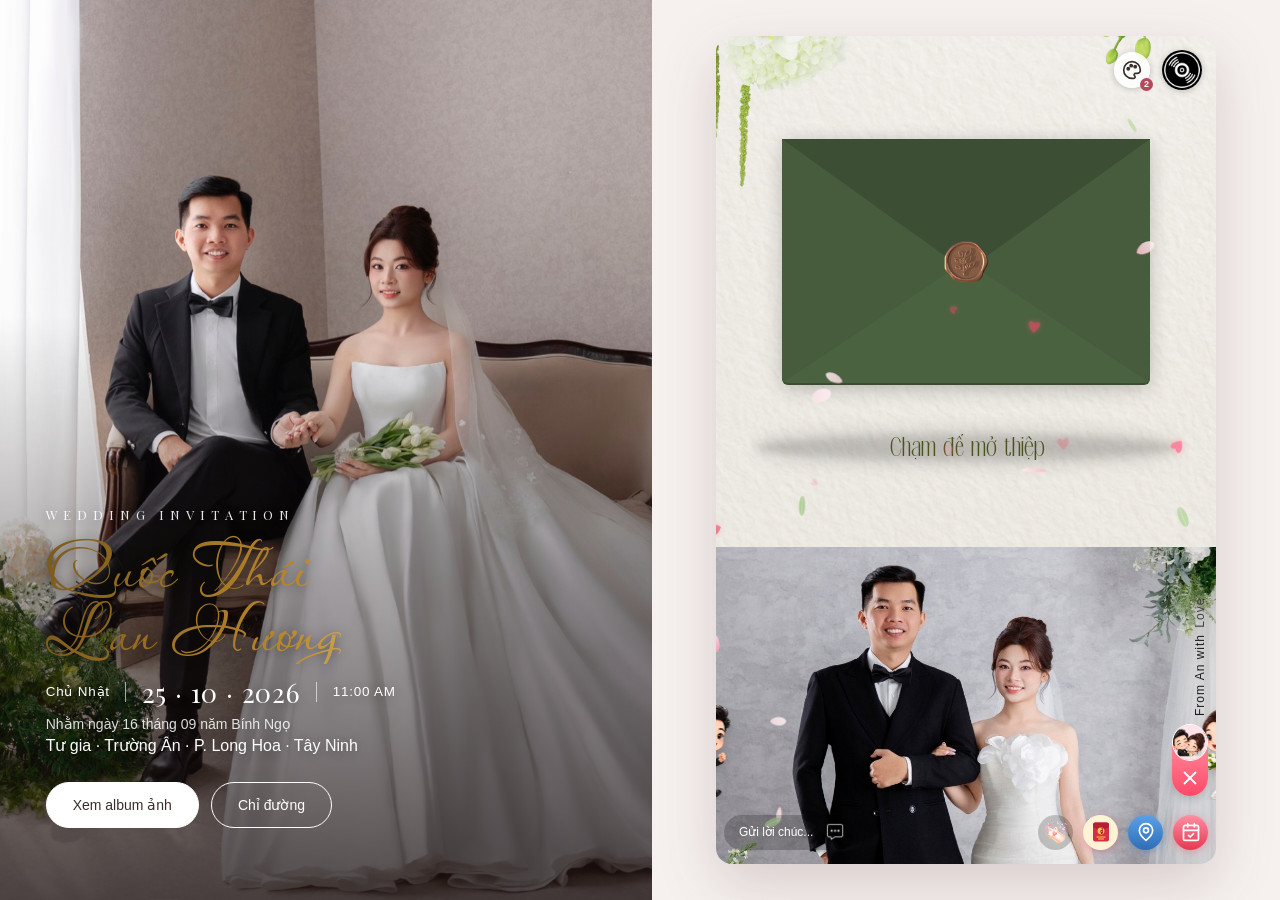
==== commit 530b3c17: "feat: private photo admin page (slot photos, focus, album order) backed by Apps Script; chibi avatar" ====
--- a/index.html
+++ b/index.html
@@ -108,12 +108,12 @@
       0 -9px 28px 8px rgba(0, 0, 0, 0.05)
     ;--ant-box-shadow-tabs-overflow-left:inset 10px 0 8px -8px rgba(0, 0, 0, 0.08);--ant-box-shadow-tabs-overflow-right:inset -10px 0 8px -8px rgba(0, 0, 0, 0.08);--ant-box-shadow-tabs-overflow-top:inset 0 10px 8px -8px rgba(0, 0, 0, 0.08);--ant-box-shadow-tabs-overflow-bottom:inset 0 -10px 8px -8px rgba(0, 0, 0, 0.08);}.anticon{display:inline-flex;align-items:center;color:inherit;font-style:normal;line-height:0;text-align:center;text-transform:none;vertical-align:-0.125em;text-rendering:optimizeLegibility;-webkit-font-smoothing:antialiased;-moz-osx-font-smoothing:grayscale;}.anticon >*{line-height:1;}.anticon svg{display:inline-block;}.anticon .anticon .anticon-icon{display:block;}.data-ant-cssinjs-cache-path{content:"|ant-design-icons|anticon:eugadl;|Shared|ant:1l0drjh;|Spin-Spin|ant-spin|anticon:1bq9ok6;|Radio-Radio|ant-radio|anticon:lib6kc;|Wave-Wave|ant-wave|anticon:13y5j5m;|Button-Button|ant-btn|anticon:1f4ddw3";}</style>
 
-<link rel="stylesheet" href="local.css?v=20261010f"/>
-<link rel="stylesheet" href="album.css?v=20261010f"/>
-<link rel="stylesheet" href="desktop.css?v=20261010f"/>
-<link rel="stylesheet" href="venue-map.css?v=20261010f"/>
-<link rel="stylesheet" href="guestbook.css?v=20261010f"/>
-<link rel="stylesheet" href="toolbar-actions.css?v=20261010f"/><link rel="stylesheet" href="mascot-effects.css?v=20261010f"/><link rel="stylesheet" href="gold-names.css?v=20261010f"/><link rel="stylesheet" href="theme-2.css?v=20261010f"/>
+<link rel="stylesheet" href="local.css?v=20261010g"/>
+<link rel="stylesheet" href="album.css?v=20261010g"/>
+<link rel="stylesheet" href="desktop.css?v=20261010g"/>
+<link rel="stylesheet" href="venue-map.css?v=20261010g"/>
+<link rel="stylesheet" href="guestbook.css?v=20261010g"/>
+<link rel="stylesheet" href="toolbar-actions.css?v=20261010g"/><link rel="stylesheet" href="mascot-effects.css?v=20261010g"/><link rel="stylesheet" href="gold-names.css?v=20261010g"/><link rel="stylesheet" href="theme-2.css?v=20261010g"/>
 </head>
 <body>
 <div id="__next"><div class="ant-spin-nested-loading css-var-«R36»"><div class="ant-spin-container"><div style="background-color:#f0f2f5;height:100vh;width:100vw;padding-top:5vh" class="jsx-3147566159 pc-container"><div style="width:auto;height:90vh;margin:auto;position:relative;border:1px solid #e0e0e0;box-shadow:0 0 10px 0 rgba(0, 0, 0, 0.1);border-radius:3px;overflow:hidden" class="jsx-3147566159 pc-content"><div id="app-view-index" class="jsx-773491098 "><div id="audio-control-wrapper" class="jsx-3522513885 cursor-pointer"><div class="jsx-3522513885 audio-toggle "><img src="assets/theme-2/img/audio-6.png" alt="music icon" class="jsx-3522513885 music-icon"/><div class="jsx-3522513885 icon-cancel"><div class="jsx-3522513885 icon-line"></div></div></div></div><audio src="assets/audio/vay-cuoi-erik.mp3" preload="auto"></audio><div class="relative overflow-x-hidden styles_customScroll__X5r6w h-full" style="background-color:#fff;overflow-y:auto;touch-action:auto"><div id="root-page-container" style="background-color:#fff;background-image:none;background-size:cover;width:500px;height:9117px;position:relative" class="jsx-2177353859"><div style="position:relative;user-select:auto;display:flex;align-items:center;justify-content:center;box-sizing:border-box;width:500px;height:9117px;min-width:50px;min-height:50px"><div class="jsx-2177353859 w-full h-full"><div data-node-id="CldFb6azfQ" style="position:absolute;top:0px;left:0px;width:500px;height:991.502px;z-index:0;cursor:default;transform:rotate(0deg) scale(1, 1)" class="jsx-1944329802"><div data-transition-key="CldFb6azfQ-fade-in-1.6-0-ease-out-false" data-node-id="CldFb6azfQ" style="transform:none;opacity:1;width:100%;height:100%"><div style="position:relative;width:100%;height:100%;display:flex;align-items:center;justify-content:center;box-sizing:border-box;border:0px solid;padding:0px 0px 0px 0px;background-color:transparent;text-shadow:0px 0px 2px rgba(0,0,0,0);opacity:1;box-shadow:none;border-radius:0px 
@@ -496,19 +496,20 @@
                   0px 
                   0px 
                   0px" class="jsx-1944329802 photo-bg-wrap"></div></div></div></div></div></div><span><div class="workarea-resize-handle" style="position:absolute;user-select:none;width:100%;height:10px;bottom:-5px;left:0px;cursor:row-resize"></div></span></div></div></div><div id="blessing-box" style="opacity:0" class="jsx-3895218497"></div><div id="cinelove-toolbar" class="jsx-1401461546"><div class="jsx-1401461546 toolbar"><div class="jsx-831523885 toolbar-left"><div class="jsx-831523885 message-box-button"><span style="display:inline-block;width:calc(100% - 24px)" class="jsx-831523885">Gửi lời chúc...</span><img style="height:24px;vertical-align:middle" src="assets/theme-2/img/message.24f9a1e2.png" class="jsx-831523885"/></div></div><div class="jsx-2074202128 toolbar-right"><div id="animation-gift-preview-btn" class="jsx-2074202128"><img src="assets/theme-2/img/biubiu.png" class="jsx-2074202128"/><span class="jsx-2074202128">Bắn tim</span></div><div id="cinelove-gift-button" class="jsx-2074202128"></div><div id="cinelove-like-button" class="jsx-2074202128 like-button "></div></div></div></div><div class="jsx-2770182321 received-gifts-wrapper"></div><div id="cinelove-animation-box" class="jsx-848010737"><canvas id="cinelove-canvas" class="jsx-848010737"></canvas><canvas id="cinelove-canvas-preview" class="jsx-848010737"></canvas></div><div role="button" tabindex="0" aria-label="Đóng thanh công cụ" class="jsx-773491098 toolbar-toggle-button toolbar-toggle-has-thumbnail"><div class="jsx-773491098 toolbar-toggle-pill"><img alt="Thiệp cưới 48" title="Thiệp cưới 48" loading="lazy" width="36" height="36" decoding="async" src="assets/theme-2/img/f3535e6f-3a2c-467f-a6a2-b2291f3561f0-f9fd5dac.png" class="jsx-773491098 thumbnail"/><svg xmlns="http://www.w3.org/2000/svg" width="24" height="24" viewBox="0 0 24 24" fill="none" stroke="currentColor" stroke-width="2" stroke-linecap="round" stroke-linejoin="round" aria-hidden="true" class="jsx-773491098 icon-svg"><path d="M18 6 6 18" class="jsx-773491098"></path><path d="m6 6 12 12" class="jsx-773491098"></path></svg></div></div><div class="jsx-773491098 watermark"><div class="jsx-773491098 watermark-content"><span style="font-size:12px;letter-spacing:1px" class="jsx-773491098">From An with <span class="jsx-773491098 watermark-link">Love</span></span></div></div></div></div></div></div></div></div>
-<script src="album-data.js?v=20261010f"></script>
-<script src="local.js?v=20261010f"></script>
-<script src="album-slider.js?v=20261010f"></script>
-<script src="venue-map.js?v=20261010f"></script>
-<script src="guestbook-config.js?v=20261010f"></script>
-<script src="rsvp-date-card.js?v=20261010f"></script>
-<script src="guestbook.js?v=20261010f"></script>
-<script src="gift-qr-zoom.js?v=20261010f"></script>
-<script src="toolbar-actions.js?v=20261010f"></script>
-<script src="theme-2-actions.js?v=20261010f"></script>
-<script src="mascot-effects.js?v=20261010f"></script>
-<script src="falling-petals.js?v=20261010f"></script>
-<script src="theme-switcher.js?v=20261010f"></script>
-<script src="desktop-layout.js?v=20261010f"></script>
+<script src="album-data.js?v=20261010g"></script>
+<script src="local.js?v=20261010g"></script>
+<script src="album-slider.js?v=20261010g"></script>
+<script src="venue-map.js?v=20261010g"></script>
+<script src="guestbook-config.js?v=20261010g"></script>
+<script src="rsvp-date-card.js?v=20261010g"></script>
+<script src="guestbook.js?v=20261010g"></script>
+<script src="gift-qr-zoom.js?v=20261010g"></script>
+<script src="toolbar-actions.js?v=20261010g"></script>
+<script src="theme-2-actions.js?v=20261010g"></script>
+<script src="mascot-effects.js?v=20261010g"></script>
+<script src="falling-petals.js?v=20261010g"></script>
+<script src="photo-config.js?v=20261010g"></script>
+<script src="theme-switcher.js?v=20261010g"></script>
+<script src="desktop-layout.js?v=20261010g"></script>
 </body>
 </html>
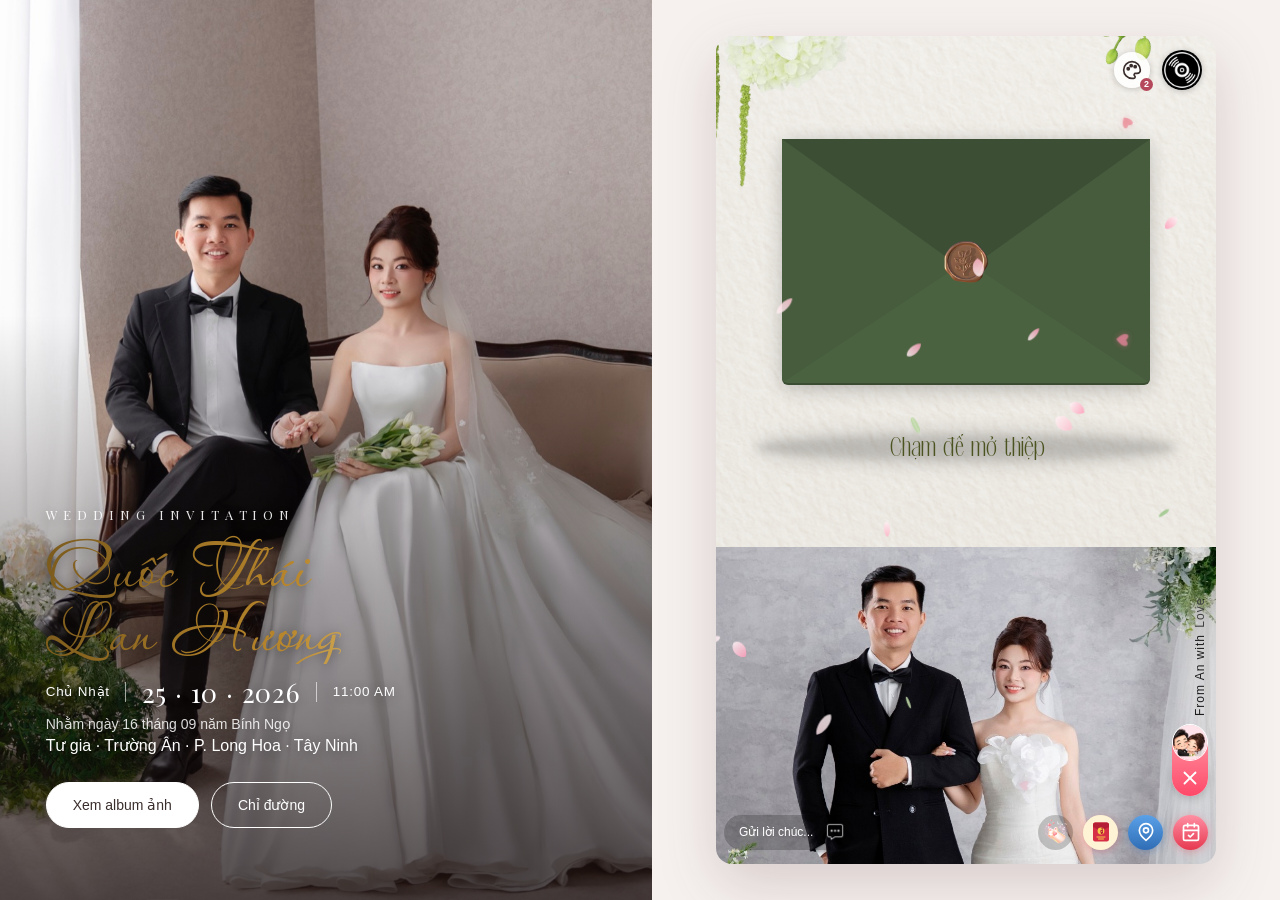
==== commit b6813489: "chore: point guestbook, RSVP and photo admin to the updated Apps Script deployment" ====
--- a/index.html
+++ b/index.html
@@ -108,12 +108,12 @@
       0 -9px 28px 8px rgba(0, 0, 0, 0.05)
     ;--ant-box-shadow-tabs-overflow-left:inset 10px 0 8px -8px rgba(0, 0, 0, 0.08);--ant-box-shadow-tabs-overflow-right:inset -10px 0 8px -8px rgba(0, 0, 0, 0.08);--ant-box-shadow-tabs-overflow-top:inset 0 10px 8px -8px rgba(0, 0, 0, 0.08);--ant-box-shadow-tabs-overflow-bottom:inset 0 -10px 8px -8px rgba(0, 0, 0, 0.08);}.anticon{display:inline-flex;align-items:center;color:inherit;font-style:normal;line-height:0;text-align:center;text-transform:none;vertical-align:-0.125em;text-rendering:optimizeLegibility;-webkit-font-smoothing:antialiased;-moz-osx-font-smoothing:grayscale;}.anticon >*{line-height:1;}.anticon svg{display:inline-block;}.anticon .anticon .anticon-icon{display:block;}.data-ant-cssinjs-cache-path{content:"|ant-design-icons|anticon:eugadl;|Shared|ant:1l0drjh;|Spin-Spin|ant-spin|anticon:1bq9ok6;|Radio-Radio|ant-radio|anticon:lib6kc;|Wave-Wave|ant-wave|anticon:13y5j5m;|Button-Button|ant-btn|anticon:1f4ddw3";}</style>
 
-<link rel="stylesheet" href="local.css?v=20261010g"/>
-<link rel="stylesheet" href="album.css?v=20261010g"/>
-<link rel="stylesheet" href="desktop.css?v=20261010g"/>
-<link rel="stylesheet" href="venue-map.css?v=20261010g"/>
-<link rel="stylesheet" href="guestbook.css?v=20261010g"/>
-<link rel="stylesheet" href="toolbar-actions.css?v=20261010g"/><link rel="stylesheet" href="mascot-effects.css?v=20261010g"/><link rel="stylesheet" href="gold-names.css?v=20261010g"/><link rel="stylesheet" href="theme-2.css?v=20261010g"/>
+<link rel="stylesheet" href="local.css?v=20261010h"/>
+<link rel="stylesheet" href="album.css?v=20261010h"/>
+<link rel="stylesheet" href="desktop.css?v=20261010h"/>
+<link rel="stylesheet" href="venue-map.css?v=20261010h"/>
+<link rel="stylesheet" href="guestbook.css?v=20261010h"/>
+<link rel="stylesheet" href="toolbar-actions.css?v=20261010h"/><link rel="stylesheet" href="mascot-effects.css?v=20261010h"/><link rel="stylesheet" href="gold-names.css?v=20261010h"/><link rel="stylesheet" href="theme-2.css?v=20261010h"/>
 </head>
 <body>
 <div id="__next"><div class="ant-spin-nested-loading css-var-«R36»"><div class="ant-spin-container"><div style="background-color:#f0f2f5;height:100vh;width:100vw;padding-top:5vh" class="jsx-3147566159 pc-container"><div style="width:auto;height:90vh;margin:auto;position:relative;border:1px solid #e0e0e0;box-shadow:0 0 10px 0 rgba(0, 0, 0, 0.1);border-radius:3px;overflow:hidden" class="jsx-3147566159 pc-content"><div id="app-view-index" class="jsx-773491098 "><div id="audio-control-wrapper" class="jsx-3522513885 cursor-pointer"><div class="jsx-3522513885 audio-toggle "><img src="assets/theme-2/img/audio-6.png" alt="music icon" class="jsx-3522513885 music-icon"/><div class="jsx-3522513885 icon-cancel"><div class="jsx-3522513885 icon-line"></div></div></div></div><audio src="assets/audio/vay-cuoi-erik.mp3" preload="auto"></audio><div class="relative overflow-x-hidden styles_customScroll__X5r6w h-full" style="background-color:#fff;overflow-y:auto;touch-action:auto"><div id="root-page-container" style="background-color:#fff;background-image:none;background-size:cover;width:500px;height:9117px;position:relative" class="jsx-2177353859"><div style="position:relative;user-select:auto;display:flex;align-items:center;justify-content:center;box-sizing:border-box;width:500px;height:9117px;min-width:50px;min-height:50px"><div class="jsx-2177353859 w-full h-full"><div data-node-id="CldFb6azfQ" style="position:absolute;top:0px;left:0px;width:500px;height:991.502px;z-index:0;cursor:default;transform:rotate(0deg) scale(1, 1)" class="jsx-1944329802"><div data-transition-key="CldFb6azfQ-fade-in-1.6-0-ease-out-false" data-node-id="CldFb6azfQ" style="transform:none;opacity:1;width:100%;height:100%"><div style="position:relative;width:100%;height:100%;display:flex;align-items:center;justify-content:center;box-sizing:border-box;border:0px solid;padding:0px 0px 0px 0px;background-color:transparent;text-shadow:0px 0px 2px rgba(0,0,0,0);opacity:1;box-shadow:none;border-radius:0px 
@@ -496,20 +496,20 @@
                   0px 
                   0px 
                   0px" class="jsx-1944329802 photo-bg-wrap"></div></div></div></div></div></div><span><div class="workarea-resize-handle" style="position:absolute;user-select:none;width:100%;height:10px;bottom:-5px;left:0px;cursor:row-resize"></div></span></div></div></div><div id="blessing-box" style="opacity:0" class="jsx-3895218497"></div><div id="cinelove-toolbar" class="jsx-1401461546"><div class="jsx-1401461546 toolbar"><div class="jsx-831523885 toolbar-left"><div class="jsx-831523885 message-box-button"><span style="display:inline-block;width:calc(100% - 24px)" class="jsx-831523885">Gửi lời chúc...</span><img style="height:24px;vertical-align:middle" src="assets/theme-2/img/message.24f9a1e2.png" class="jsx-831523885"/></div></div><div class="jsx-2074202128 toolbar-right"><div id="animation-gift-preview-btn" class="jsx-2074202128"><img src="assets/theme-2/img/biubiu.png" class="jsx-2074202128"/><span class="jsx-2074202128">Bắn tim</span></div><div id="cinelove-gift-button" class="jsx-2074202128"></div><div id="cinelove-like-button" class="jsx-2074202128 like-button "></div></div></div></div><div class="jsx-2770182321 received-gifts-wrapper"></div><div id="cinelove-animation-box" class="jsx-848010737"><canvas id="cinelove-canvas" class="jsx-848010737"></canvas><canvas id="cinelove-canvas-preview" class="jsx-848010737"></canvas></div><div role="button" tabindex="0" aria-label="Đóng thanh công cụ" class="jsx-773491098 toolbar-toggle-button toolbar-toggle-has-thumbnail"><div class="jsx-773491098 toolbar-toggle-pill"><img alt="Thiệp cưới 48" title="Thiệp cưới 48" loading="lazy" width="36" height="36" decoding="async" src="assets/theme-2/img/f3535e6f-3a2c-467f-a6a2-b2291f3561f0-f9fd5dac.png" class="jsx-773491098 thumbnail"/><svg xmlns="http://www.w3.org/2000/svg" width="24" height="24" viewBox="0 0 24 24" fill="none" stroke="currentColor" stroke-width="2" stroke-linecap="round" stroke-linejoin="round" aria-hidden="true" class="jsx-773491098 icon-svg"><path d="M18 6 6 18" class="jsx-773491098"></path><path d="m6 6 12 12" class="jsx-773491098"></path></svg></div></div><div class="jsx-773491098 watermark"><div class="jsx-773491098 watermark-content"><span style="font-size:12px;letter-spacing:1px" class="jsx-773491098">From An with <span class="jsx-773491098 watermark-link">Love</span></span></div></div></div></div></div></div></div></div>
-<script src="album-data.js?v=20261010g"></script>
-<script src="local.js?v=20261010g"></script>
-<script src="album-slider.js?v=20261010g"></script>
-<script src="venue-map.js?v=20261010g"></script>
-<script src="guestbook-config.js?v=20261010g"></script>
-<script src="rsvp-date-card.js?v=20261010g"></script>
-<script src="guestbook.js?v=20261010g"></script>
-<script src="gift-qr-zoom.js?v=20261010g"></script>
-<script src="toolbar-actions.js?v=20261010g"></script>
-<script src="theme-2-actions.js?v=20261010g"></script>
-<script src="mascot-effects.js?v=20261010g"></script>
-<script src="falling-petals.js?v=20261010g"></script>
-<script src="photo-config.js?v=20261010g"></script>
-<script src="theme-switcher.js?v=20261010g"></script>
-<script src="desktop-layout.js?v=20261010g"></script>
+<script src="album-data.js?v=20261010h"></script>
+<script src="local.js?v=20261010h"></script>
+<script src="album-slider.js?v=20261010h"></script>
+<script src="venue-map.js?v=20261010h"></script>
+<script src="guestbook-config.js?v=20261010h"></script>
+<script src="rsvp-date-card.js?v=20261010h"></script>
+<script src="guestbook.js?v=20261010h"></script>
+<script src="gift-qr-zoom.js?v=20261010h"></script>
+<script src="toolbar-actions.js?v=20261010h"></script>
+<script src="theme-2-actions.js?v=20261010h"></script>
+<script src="mascot-effects.js?v=20261010h"></script>
+<script src="falling-petals.js?v=20261010h"></script>
+<script src="photo-config.js?v=20261010h"></script>
+<script src="theme-switcher.js?v=20261010h"></script>
+<script src="desktop-layout.js?v=20261010h"></script>
 </body>
 </html>
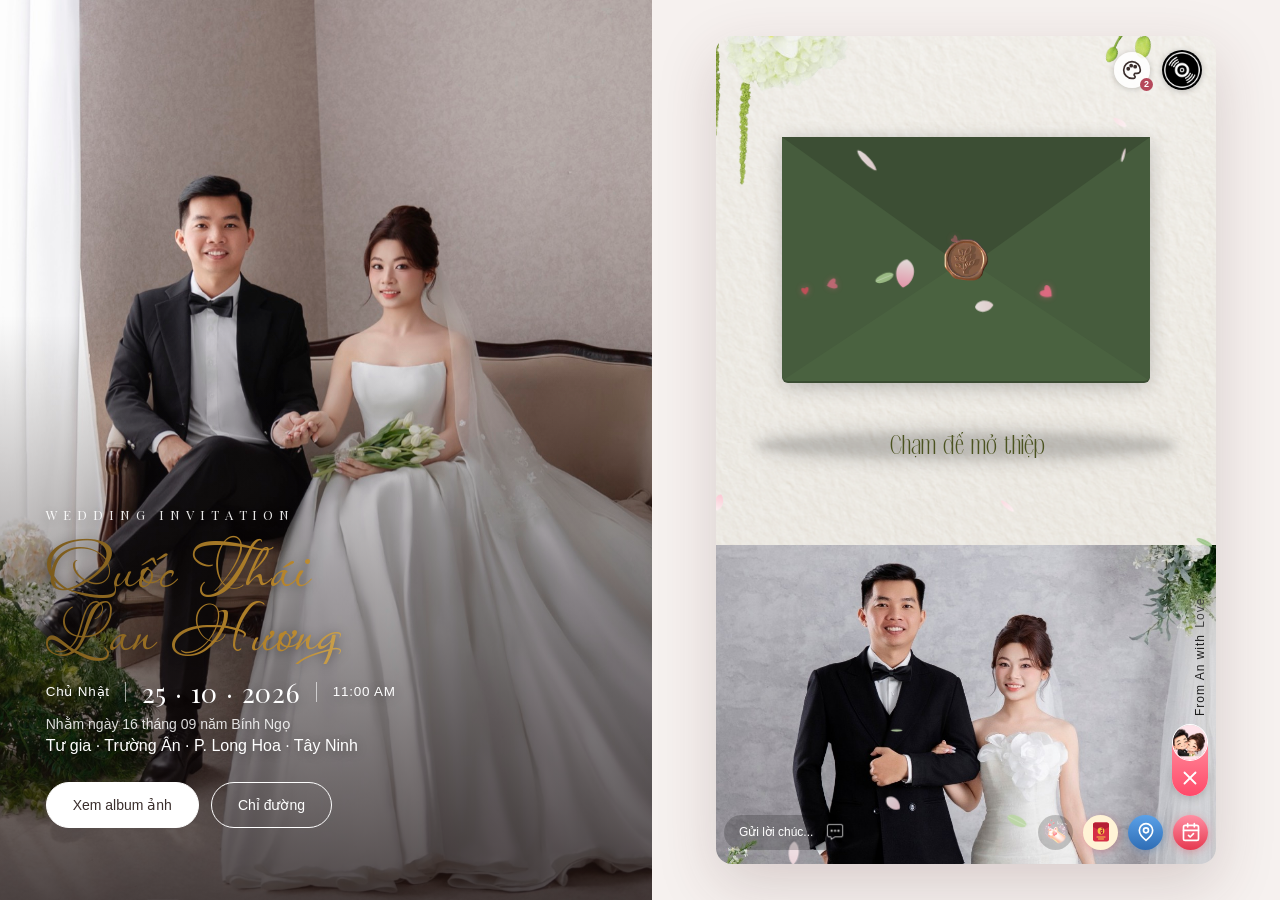
==== commit 11b05d6d: "feat: visual photo admin - click a photo on the real invitation, pick from library, pan and zoom to " ====
--- a/index.html
+++ b/index.html
@@ -108,12 +108,12 @@
       0 -9px 28px 8px rgba(0, 0, 0, 0.05)
     ;--ant-box-shadow-tabs-overflow-left:inset 10px 0 8px -8px rgba(0, 0, 0, 0.08);--ant-box-shadow-tabs-overflow-right:inset -10px 0 8px -8px rgba(0, 0, 0, 0.08);--ant-box-shadow-tabs-overflow-top:inset 0 10px 8px -8px rgba(0, 0, 0, 0.08);--ant-box-shadow-tabs-overflow-bottom:inset 0 -10px 8px -8px rgba(0, 0, 0, 0.08);}.anticon{display:inline-flex;align-items:center;color:inherit;font-style:normal;line-height:0;text-align:center;text-transform:none;vertical-align:-0.125em;text-rendering:optimizeLegibility;-webkit-font-smoothing:antialiased;-moz-osx-font-smoothing:grayscale;}.anticon >*{line-height:1;}.anticon svg{display:inline-block;}.anticon .anticon .anticon-icon{display:block;}.data-ant-cssinjs-cache-path{content:"|ant-design-icons|anticon:eugadl;|Shared|ant:1l0drjh;|Spin-Spin|ant-spin|anticon:1bq9ok6;|Radio-Radio|ant-radio|anticon:lib6kc;|Wave-Wave|ant-wave|anticon:13y5j5m;|Button-Button|ant-btn|anticon:1f4ddw3";}</style>
 
-<link rel="stylesheet" href="local.css?v=20261010h"/>
-<link rel="stylesheet" href="album.css?v=20261010h"/>
-<link rel="stylesheet" href="desktop.css?v=20261010h"/>
-<link rel="stylesheet" href="venue-map.css?v=20261010h"/>
-<link rel="stylesheet" href="guestbook.css?v=20261010h"/>
-<link rel="stylesheet" href="toolbar-actions.css?v=20261010h"/><link rel="stylesheet" href="mascot-effects.css?v=20261010h"/><link rel="stylesheet" href="gold-names.css?v=20261010h"/><link rel="stylesheet" href="theme-2.css?v=20261010h"/>
+<link rel="stylesheet" href="local.css?v=20261010i"/>
+<link rel="stylesheet" href="album.css?v=20261010i"/>
+<link rel="stylesheet" href="desktop.css?v=20261010i"/>
+<link rel="stylesheet" href="venue-map.css?v=20261010i"/>
+<link rel="stylesheet" href="guestbook.css?v=20261010i"/>
+<link rel="stylesheet" href="toolbar-actions.css?v=20261010i"/><link rel="stylesheet" href="mascot-effects.css?v=20261010i"/><link rel="stylesheet" href="gold-names.css?v=20261010i"/><link rel="stylesheet" href="theme-2.css?v=20261010i"/>
 </head>
 <body>
 <div id="__next"><div class="ant-spin-nested-loading css-var-«R36»"><div class="ant-spin-container"><div style="background-color:#f0f2f5;height:100vh;width:100vw;padding-top:5vh" class="jsx-3147566159 pc-container"><div style="width:auto;height:90vh;margin:auto;position:relative;border:1px solid #e0e0e0;box-shadow:0 0 10px 0 rgba(0, 0, 0, 0.1);border-radius:3px;overflow:hidden" class="jsx-3147566159 pc-content"><div id="app-view-index" class="jsx-773491098 "><div id="audio-control-wrapper" class="jsx-3522513885 cursor-pointer"><div class="jsx-3522513885 audio-toggle "><img src="assets/theme-2/img/audio-6.png" alt="music icon" class="jsx-3522513885 music-icon"/><div class="jsx-3522513885 icon-cancel"><div class="jsx-3522513885 icon-line"></div></div></div></div><audio src="assets/audio/vay-cuoi-erik.mp3" preload="auto"></audio><div class="relative overflow-x-hidden styles_customScroll__X5r6w h-full" style="background-color:#fff;overflow-y:auto;touch-action:auto"><div id="root-page-container" style="background-color:#fff;background-image:none;background-size:cover;width:500px;height:9117px;position:relative" class="jsx-2177353859"><div style="position:relative;user-select:auto;display:flex;align-items:center;justify-content:center;box-sizing:border-box;width:500px;height:9117px;min-width:50px;min-height:50px"><div class="jsx-2177353859 w-full h-full"><div data-node-id="CldFb6azfQ" style="position:absolute;top:0px;left:0px;width:500px;height:991.502px;z-index:0;cursor:default;transform:rotate(0deg) scale(1, 1)" class="jsx-1944329802"><div data-transition-key="CldFb6azfQ-fade-in-1.6-0-ease-out-false" data-node-id="CldFb6azfQ" style="transform:none;opacity:1;width:100%;height:100%"><div style="position:relative;width:100%;height:100%;display:flex;align-items:center;justify-content:center;box-sizing:border-box;border:0px solid;padding:0px 0px 0px 0px;background-color:transparent;text-shadow:0px 0px 2px rgba(0,0,0,0);opacity:1;box-shadow:none;border-radius:0px 
@@ -496,20 +496,20 @@
                   0px 
                   0px 
                   0px" class="jsx-1944329802 photo-bg-wrap"></div></div></div></div></div></div><span><div class="workarea-resize-handle" style="position:absolute;user-select:none;width:100%;height:10px;bottom:-5px;left:0px;cursor:row-resize"></div></span></div></div></div><div id="blessing-box" style="opacity:0" class="jsx-3895218497"></div><div id="cinelove-toolbar" class="jsx-1401461546"><div class="jsx-1401461546 toolbar"><div class="jsx-831523885 toolbar-left"><div class="jsx-831523885 message-box-button"><span style="display:inline-block;width:calc(100% - 24px)" class="jsx-831523885">Gửi lời chúc...</span><img style="height:24px;vertical-align:middle" src="assets/theme-2/img/message.24f9a1e2.png" class="jsx-831523885"/></div></div><div class="jsx-2074202128 toolbar-right"><div id="animation-gift-preview-btn" class="jsx-2074202128"><img src="assets/theme-2/img/biubiu.png" class="jsx-2074202128"/><span class="jsx-2074202128">Bắn tim</span></div><div id="cinelove-gift-button" class="jsx-2074202128"></div><div id="cinelove-like-button" class="jsx-2074202128 like-button "></div></div></div></div><div class="jsx-2770182321 received-gifts-wrapper"></div><div id="cinelove-animation-box" class="jsx-848010737"><canvas id="cinelove-canvas" class="jsx-848010737"></canvas><canvas id="cinelove-canvas-preview" class="jsx-848010737"></canvas></div><div role="button" tabindex="0" aria-label="Đóng thanh công cụ" class="jsx-773491098 toolbar-toggle-button toolbar-toggle-has-thumbnail"><div class="jsx-773491098 toolbar-toggle-pill"><img alt="Thiệp cưới 48" title="Thiệp cưới 48" loading="lazy" width="36" height="36" decoding="async" src="assets/theme-2/img/f3535e6f-3a2c-467f-a6a2-b2291f3561f0-f9fd5dac.png" class="jsx-773491098 thumbnail"/><svg xmlns="http://www.w3.org/2000/svg" width="24" height="24" viewBox="0 0 24 24" fill="none" stroke="currentColor" stroke-width="2" stroke-linecap="round" stroke-linejoin="round" aria-hidden="true" class="jsx-773491098 icon-svg"><path d="M18 6 6 18" class="jsx-773491098"></path><path d="m6 6 12 12" class="jsx-773491098"></path></svg></div></div><div class="jsx-773491098 watermark"><div class="jsx-773491098 watermark-content"><span style="font-size:12px;letter-spacing:1px" class="jsx-773491098">From An with <span class="jsx-773491098 watermark-link">Love</span></span></div></div></div></div></div></div></div></div>
-<script src="album-data.js?v=20261010h"></script>
-<script src="local.js?v=20261010h"></script>
-<script src="album-slider.js?v=20261010h"></script>
-<script src="venue-map.js?v=20261010h"></script>
-<script src="guestbook-config.js?v=20261010h"></script>
-<script src="rsvp-date-card.js?v=20261010h"></script>
-<script src="guestbook.js?v=20261010h"></script>
-<script src="gift-qr-zoom.js?v=20261010h"></script>
-<script src="toolbar-actions.js?v=20261010h"></script>
-<script src="theme-2-actions.js?v=20261010h"></script>
-<script src="mascot-effects.js?v=20261010h"></script>
-<script src="falling-petals.js?v=20261010h"></script>
-<script src="photo-config.js?v=20261010h"></script>
-<script src="theme-switcher.js?v=20261010h"></script>
-<script src="desktop-layout.js?v=20261010h"></script>
+<script src="album-data.js?v=20261010i"></script>
+<script src="local.js?v=20261010i"></script>
+<script src="album-slider.js?v=20261010i"></script>
+<script src="venue-map.js?v=20261010i"></script>
+<script src="guestbook-config.js?v=20261010i"></script>
+<script src="rsvp-date-card.js?v=20261010i"></script>
+<script src="guestbook.js?v=20261010i"></script>
+<script src="gift-qr-zoom.js?v=20261010i"></script>
+<script src="toolbar-actions.js?v=20261010i"></script>
+<script src="theme-2-actions.js?v=20261010i"></script>
+<script src="mascot-effects.js?v=20261010i"></script>
+<script src="falling-petals.js?v=20261010i"></script>
+<script src="photo-config.js?v=20261010i"></script>
+<script src="theme-switcher.js?v=20261010i"></script>
+<script src="desktop-layout.js?v=20261010i"></script>
 </body>
 </html>
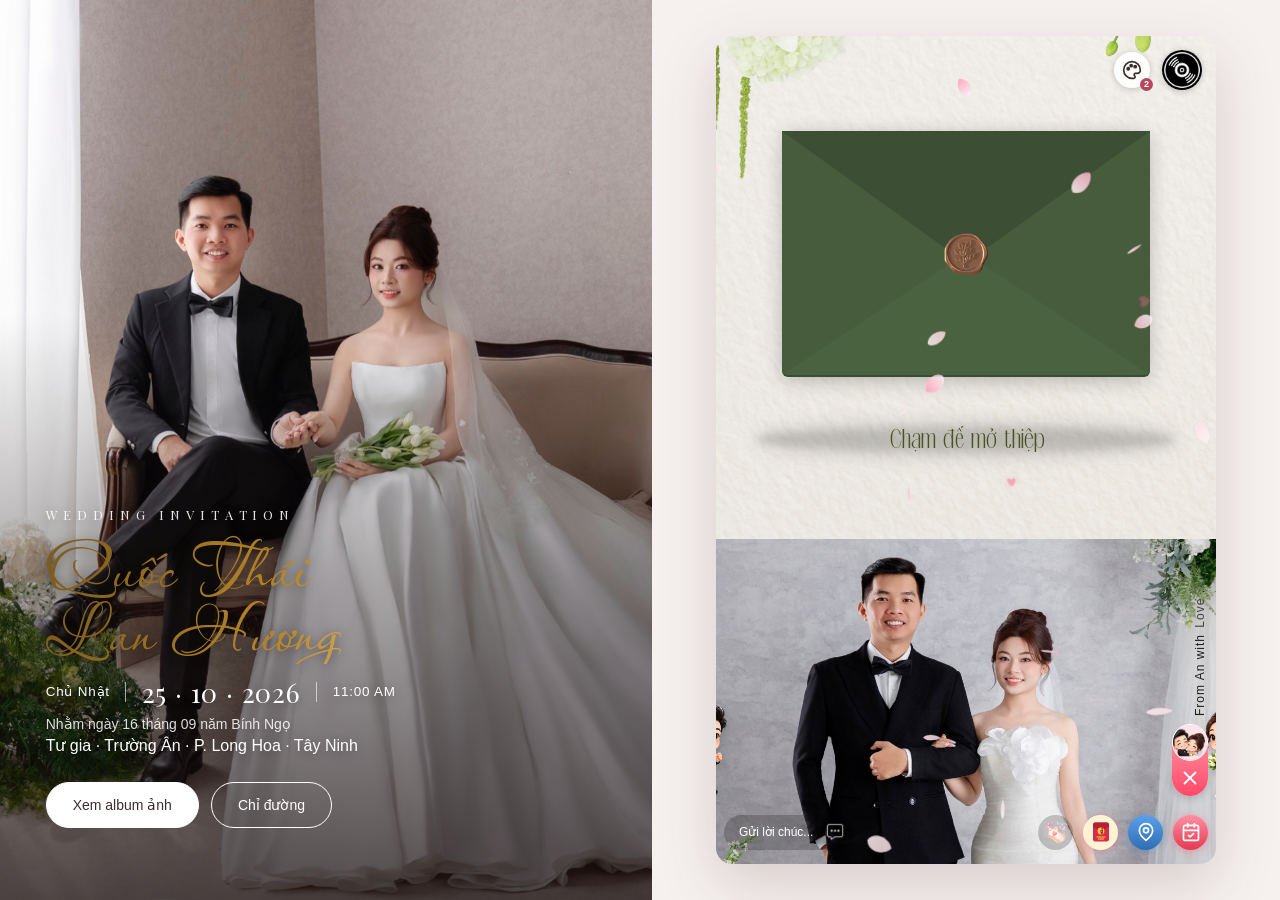
==== commit 495faf34: "feat: show groom (ACB) and bride (MSB) wedding-gift QR codes side by side with names" ====
--- a/index.html
+++ b/index.html
@@ -108,12 +108,12 @@
       0 -9px 28px 8px rgba(0, 0, 0, 0.05)
     ;--ant-box-shadow-tabs-overflow-left:inset 10px 0 8px -8px rgba(0, 0, 0, 0.08);--ant-box-shadow-tabs-overflow-right:inset -10px 0 8px -8px rgba(0, 0, 0, 0.08);--ant-box-shadow-tabs-overflow-top:inset 0 10px 8px -8px rgba(0, 0, 0, 0.08);--ant-box-shadow-tabs-overflow-bottom:inset 0 -10px 8px -8px rgba(0, 0, 0, 0.08);}.anticon{display:inline-flex;align-items:center;color:inherit;font-style:normal;line-height:0;text-align:center;text-transform:none;vertical-align:-0.125em;text-rendering:optimizeLegibility;-webkit-font-smoothing:antialiased;-moz-osx-font-smoothing:grayscale;}.anticon >*{line-height:1;}.anticon svg{display:inline-block;}.anticon .anticon .anticon-icon{display:block;}.data-ant-cssinjs-cache-path{content:"|ant-design-icons|anticon:eugadl;|Shared|ant:1l0drjh;|Spin-Spin|ant-spin|anticon:1bq9ok6;|Radio-Radio|ant-radio|anticon:lib6kc;|Wave-Wave|ant-wave|anticon:13y5j5m;|Button-Button|ant-btn|anticon:1f4ddw3";}</style>
 
-<link rel="stylesheet" href="local.css?v=20261010i"/>
-<link rel="stylesheet" href="album.css?v=20261010i"/>
-<link rel="stylesheet" href="desktop.css?v=20261010i"/>
-<link rel="stylesheet" href="venue-map.css?v=20261010i"/>
-<link rel="stylesheet" href="guestbook.css?v=20261010i"/>
-<link rel="stylesheet" href="toolbar-actions.css?v=20261010i"/><link rel="stylesheet" href="mascot-effects.css?v=20261010i"/><link rel="stylesheet" href="gold-names.css?v=20261010i"/><link rel="stylesheet" href="theme-2.css?v=20261010i"/>
+<link rel="stylesheet" href="local.css?v=20261015a"/>
+<link rel="stylesheet" href="album.css?v=20261015a"/>
+<link rel="stylesheet" href="desktop.css?v=20261015a"/>
+<link rel="stylesheet" href="venue-map.css?v=20261015a"/>
+<link rel="stylesheet" href="guestbook.css?v=20261015a"/>
+<link rel="stylesheet" href="toolbar-actions.css?v=20261015a"/><link rel="stylesheet" href="mascot-effects.css?v=20261015a"/><link rel="stylesheet" href="gold-names.css?v=20261015a"/><link rel="stylesheet" href="theme-2.css?v=20261015a"/>
 </head>
 <body>
 <div id="__next"><div class="ant-spin-nested-loading css-var-«R36»"><div class="ant-spin-container"><div style="background-color:#f0f2f5;height:100vh;width:100vw;padding-top:5vh" class="jsx-3147566159 pc-container"><div style="width:auto;height:90vh;margin:auto;position:relative;border:1px solid #e0e0e0;box-shadow:0 0 10px 0 rgba(0, 0, 0, 0.1);border-radius:3px;overflow:hidden" class="jsx-3147566159 pc-content"><div id="app-view-index" class="jsx-773491098 "><div id="audio-control-wrapper" class="jsx-3522513885 cursor-pointer"><div class="jsx-3522513885 audio-toggle "><img src="assets/theme-2/img/audio-6.png" alt="music icon" class="jsx-3522513885 music-icon"/><div class="jsx-3522513885 icon-cancel"><div class="jsx-3522513885 icon-line"></div></div></div></div><audio src="assets/audio/vay-cuoi-erik.mp3" preload="auto"></audio><div class="relative overflow-x-hidden styles_customScroll__X5r6w h-full" style="background-color:#fff;overflow-y:auto;touch-action:auto"><div id="root-page-container" style="background-color:#fff;background-image:none;background-size:cover;width:500px;height:9117px;position:relative" class="jsx-2177353859"><div style="position:relative;user-select:auto;display:flex;align-items:center;justify-content:center;box-sizing:border-box;width:500px;height:9117px;min-width:50px;min-height:50px"><div class="jsx-2177353859 w-full h-full"><div data-node-id="CldFb6azfQ" style="position:absolute;top:0px;left:0px;width:500px;height:991.502px;z-index:0;cursor:default;transform:rotate(0deg) scale(1, 1)" class="jsx-1944329802"><div data-transition-key="CldFb6azfQ-fade-in-1.6-0-ease-out-false" data-node-id="CldFb6azfQ" style="transform:none;opacity:1;width:100%;height:100%"><div style="position:relative;width:100%;height:100%;display:flex;align-items:center;justify-content:center;box-sizing:border-box;border:0px solid;padding:0px 0px 0px 0px;background-color:transparent;text-shadow:0px 0px 2px rgba(0,0,0,0);opacity:1;box-shadow:none;border-radius:0px 
@@ -496,20 +496,20 @@
                   0px 
                   0px 
                   0px" class="jsx-1944329802 photo-bg-wrap"></div></div></div></div></div></div><span><div class="workarea-resize-handle" style="position:absolute;user-select:none;width:100%;height:10px;bottom:-5px;left:0px;cursor:row-resize"></div></span></div></div></div><div id="blessing-box" style="opacity:0" class="jsx-3895218497"></div><div id="cinelove-toolbar" class="jsx-1401461546"><div class="jsx-1401461546 toolbar"><div class="jsx-831523885 toolbar-left"><div class="jsx-831523885 message-box-button"><span style="display:inline-block;width:calc(100% - 24px)" class="jsx-831523885">Gửi lời chúc...</span><img style="height:24px;vertical-align:middle" src="assets/theme-2/img/message.24f9a1e2.png" class="jsx-831523885"/></div></div><div class="jsx-2074202128 toolbar-right"><div id="animation-gift-preview-btn" class="jsx-2074202128"><img src="assets/theme-2/img/biubiu.png" class="jsx-2074202128"/><span class="jsx-2074202128">Bắn tim</span></div><div id="cinelove-gift-button" class="jsx-2074202128"></div><div id="cinelove-like-button" class="jsx-2074202128 like-button "></div></div></div></div><div class="jsx-2770182321 received-gifts-wrapper"></div><div id="cinelove-animation-box" class="jsx-848010737"><canvas id="cinelove-canvas" class="jsx-848010737"></canvas><canvas id="cinelove-canvas-preview" class="jsx-848010737"></canvas></div><div role="button" tabindex="0" aria-label="Đóng thanh công cụ" class="jsx-773491098 toolbar-toggle-button toolbar-toggle-has-thumbnail"><div class="jsx-773491098 toolbar-toggle-pill"><img alt="Thiệp cưới 48" title="Thiệp cưới 48" loading="lazy" width="36" height="36" decoding="async" src="assets/theme-2/img/f3535e6f-3a2c-467f-a6a2-b2291f3561f0-f9fd5dac.png" class="jsx-773491098 thumbnail"/><svg xmlns="http://www.w3.org/2000/svg" width="24" height="24" viewBox="0 0 24 24" fill="none" stroke="currentColor" stroke-width="2" stroke-linecap="round" stroke-linejoin="round" aria-hidden="true" class="jsx-773491098 icon-svg"><path d="M18 6 6 18" class="jsx-773491098"></path><path d="m6 6 12 12" class="jsx-773491098"></path></svg></div></div><div class="jsx-773491098 watermark"><div class="jsx-773491098 watermark-content"><span style="font-size:12px;letter-spacing:1px" class="jsx-773491098">From An with <span class="jsx-773491098 watermark-link">Love</span></span></div></div></div></div></div></div></div></div>
-<script src="album-data.js?v=20261010i"></script>
-<script src="local.js?v=20261010i"></script>
-<script src="album-slider.js?v=20261010i"></script>
-<script src="venue-map.js?v=20261010i"></script>
-<script src="guestbook-config.js?v=20261010i"></script>
-<script src="rsvp-date-card.js?v=20261010i"></script>
-<script src="guestbook.js?v=20261010i"></script>
-<script src="gift-qr-zoom.js?v=20261010i"></script>
-<script src="toolbar-actions.js?v=20261010i"></script>
-<script src="theme-2-actions.js?v=20261010i"></script>
-<script src="mascot-effects.js?v=20261010i"></script>
-<script src="falling-petals.js?v=20261010i"></script>
-<script src="photo-config.js?v=20261010i"></script>
-<script src="theme-switcher.js?v=20261010i"></script>
-<script src="desktop-layout.js?v=20261010i"></script>
+<script src="album-data.js?v=20261015a"></script>
+<script src="local.js?v=20261015a"></script>
+<script src="album-slider.js?v=20261015a"></script>
+<script src="venue-map.js?v=20261015a"></script>
+<script src="guestbook-config.js?v=20261015a"></script>
+<script src="rsvp-date-card.js?v=20261015a"></script>
+<script src="guestbook.js?v=20261015a"></script>
+<script src="gift-qr-zoom.js?v=20261015a"></script>
+<script src="toolbar-actions.js?v=20261015a"></script>
+<script src="theme-2-actions.js?v=20261015a"></script>
+<script src="mascot-effects.js?v=20261015a"></script>
+<script src="falling-petals.js?v=20261015a"></script>
+<script src="photo-config.js?v=20261015a"></script>
+<script src="theme-switcher.js?v=20261015a"></script>
+<script src="desktop-layout.js?v=20261015a"></script>
 </body>
 </html>
--- a/toolbar-actions.css
+++ b/toolbar-actions.css
@@ -70,3 +70,13 @@
 
 /* Falling petals canvas: above the card content, below every control */
 .falling-petals { position: absolute; inset: 0; width: 100%; height: 100%; z-index: 997; pointer-events: none; }
+
+/* Groom + bride gift QR codes side by side */
+.qr-pair { display: flex; align-items: flex-start; justify-content: center; gap: 12px; width: 100%; height: 100%; }
+.qr-card { flex: 1 1 0; min-width: 0; display: flex; flex-direction: column; align-items: center; padding: 0; border: 0; background: none; cursor: zoom-in;
+  -webkit-tap-highlight-color: transparent; }
+.qr-card img { display: block; width: 100%; max-width: 138px; aspect-ratio: 1; border-radius: 8px; background: #fff; box-shadow: 0 2px 10px rgba(80, 40, 40, .18); }
+.qr-card:active img { transform: scale(.97); }
+.qr-role { margin-top: 5px; font: 700 10px/1.2 'OpenSans', 'Quicksand', sans-serif; letter-spacing: .1em; text-transform: uppercase; color: #b5485a; }
+.qr-name { margin-top: 1px; font: 600 12.5px/1.25 'OpenSans', 'Quicksand', sans-serif; color: #3a2e2c; text-align: center; white-space: nowrap; }
+.qr-who { margin: -2px 0 10px; font-size: 14px; font-weight: 600; color: #6b5d59; }
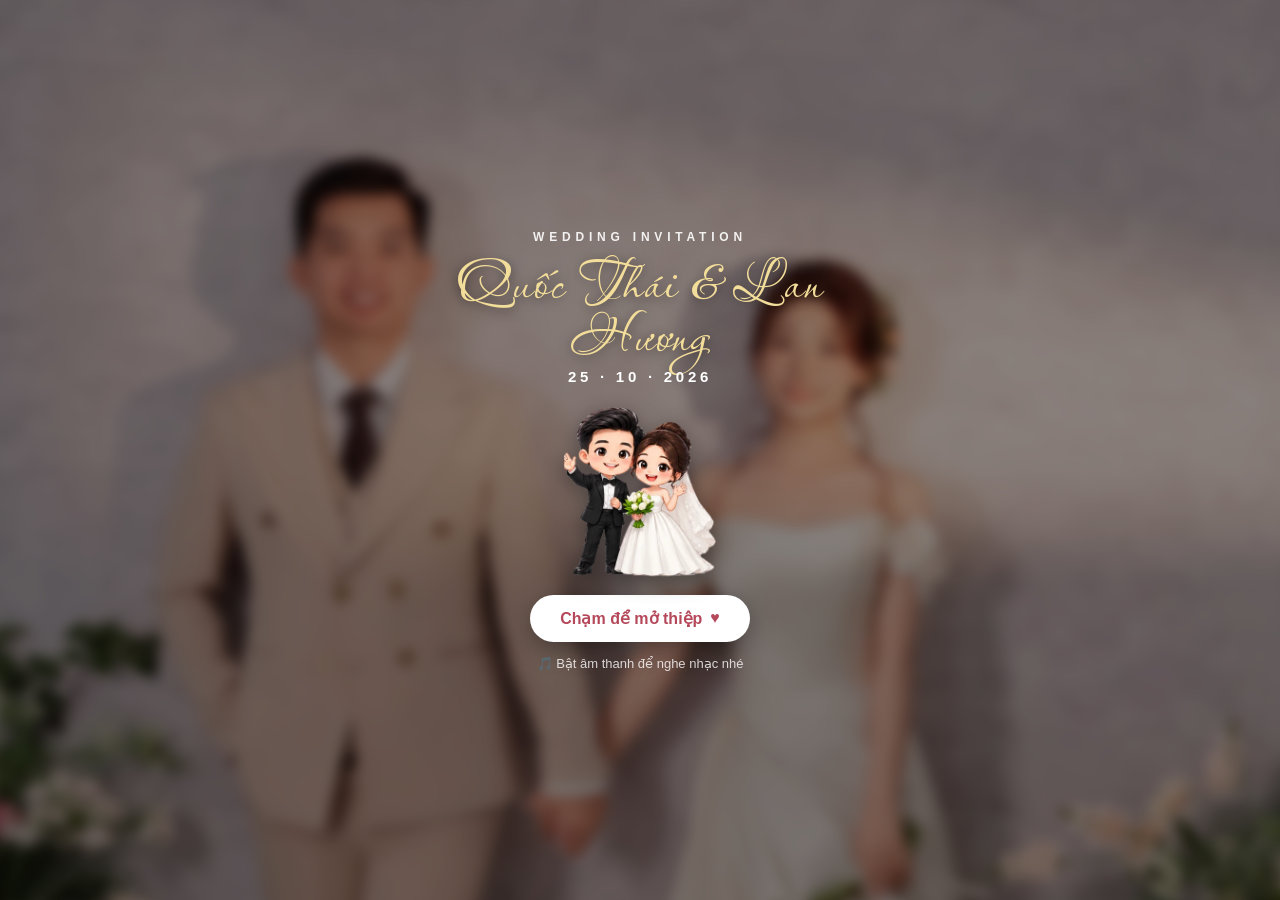
==== commit 9258564e: "feat: opening screen that starts the music on first tap; lighter 64kbps songs" ====
--- a/index.html
+++ b/index.html
@@ -108,15 +108,28 @@
       0 -9px 28px 8px rgba(0, 0, 0, 0.05)
     ;--ant-box-shadow-tabs-overflow-left:inset 10px 0 8px -8px rgba(0, 0, 0, 0.08);--ant-box-shadow-tabs-overflow-right:inset -10px 0 8px -8px rgba(0, 0, 0, 0.08);--ant-box-shadow-tabs-overflow-top:inset 0 10px 8px -8px rgba(0, 0, 0, 0.08);--ant-box-shadow-tabs-overflow-bottom:inset 0 -10px 8px -8px rgba(0, 0, 0, 0.08);}.anticon{display:inline-flex;align-items:center;color:inherit;font-style:normal;line-height:0;text-align:center;text-transform:none;vertical-align:-0.125em;text-rendering:optimizeLegibility;-webkit-font-smoothing:antialiased;-moz-osx-font-smoothing:grayscale;}.anticon >*{line-height:1;}.anticon svg{display:inline-block;}.anticon .anticon .anticon-icon{display:block;}.data-ant-cssinjs-cache-path{content:"|ant-design-icons|anticon:eugadl;|Shared|ant:1l0drjh;|Spin-Spin|ant-spin|anticon:1bq9ok6;|Radio-Radio|ant-radio|anticon:lib6kc;|Wave-Wave|ant-wave|anticon:13y5j5m;|Button-Button|ant-btn|anticon:1f4ddw3";}</style>
 
-<link rel="stylesheet" href="local.css?v=20261015a"/>
-<link rel="stylesheet" href="album.css?v=20261015a"/>
-<link rel="stylesheet" href="desktop.css?v=20261015a"/>
-<link rel="stylesheet" href="venue-map.css?v=20261015a"/>
-<link rel="stylesheet" href="guestbook.css?v=20261015a"/>
-<link rel="stylesheet" href="toolbar-actions.css?v=20261015a"/><link rel="stylesheet" href="mascot-effects.css?v=20261015a"/><link rel="stylesheet" href="gold-names.css?v=20261015a"/><link rel="stylesheet" href="theme-2.css?v=20261015a"/>
+<link rel="stylesheet" href="opening-gate.css?v=20261017a"/>
+<link rel="stylesheet" href="local.css?v=20261017a"/>
+<link rel="stylesheet" href="album.css?v=20261017a"/>
+<link rel="stylesheet" href="desktop.css?v=20261017a"/>
+<link rel="stylesheet" href="venue-map.css?v=20261017a"/>
+<link rel="stylesheet" href="guestbook.css?v=20261017a"/>
+<link rel="stylesheet" href="toolbar-actions.css?v=20261017a"/><link rel="stylesheet" href="mascot-effects.css?v=20261017a"/><link rel="stylesheet" href="gold-names.css?v=20261017a"/><link rel="stylesheet" href="theme-2.css?v=20261017a"/>
 </head>
 <body>
-<div id="__next"><div class="ant-spin-nested-loading css-var-«R36»"><div class="ant-spin-container"><div style="background-color:#f0f2f5;height:100vh;width:100vw;padding-top:5vh" class="jsx-3147566159 pc-container"><div style="width:auto;height:90vh;margin:auto;position:relative;border:1px solid #e0e0e0;box-shadow:0 0 10px 0 rgba(0, 0, 0, 0.1);border-radius:3px;overflow:hidden" class="jsx-3147566159 pc-content"><div id="app-view-index" class="jsx-773491098 "><div id="audio-control-wrapper" class="jsx-3522513885 cursor-pointer"><div class="jsx-3522513885 audio-toggle "><img src="assets/theme-2/img/audio-6.png" alt="music icon" class="jsx-3522513885 music-icon"/><div class="jsx-3522513885 icon-cancel"><div class="jsx-3522513885 icon-line"></div></div></div></div><audio src="assets/audio/vay-cuoi-erik.mp3" preload="auto"></audio><div class="relative overflow-x-hidden styles_customScroll__X5r6w h-full" style="background-color:#fff;overflow-y:auto;touch-action:auto"><div id="root-page-container" style="background-color:#fff;background-image:none;background-size:cover;width:500px;height:9117px;position:relative" class="jsx-2177353859"><div style="position:relative;user-select:auto;display:flex;align-items:center;justify-content:center;box-sizing:border-box;width:500px;height:9117px;min-width:50px;min-height:50px"><div class="jsx-2177353859 w-full h-full"><div data-node-id="CldFb6azfQ" style="position:absolute;top:0px;left:0px;width:500px;height:991.502px;z-index:0;cursor:default;transform:rotate(0deg) scale(1, 1)" class="jsx-1944329802"><div data-transition-key="CldFb6azfQ-fade-in-1.6-0-ease-out-false" data-node-id="CldFb6azfQ" style="transform:none;opacity:1;width:100%;height:100%"><div style="position:relative;width:100%;height:100%;display:flex;align-items:center;justify-content:center;box-sizing:border-box;border:0px solid;padding:0px 0px 0px 0px;background-color:transparent;text-shadow:0px 0px 2px rgba(0,0,0,0);opacity:1;box-shadow:none;border-radius:0px 
+<div id="opening-gate" class="opening-gate" role="button" tabindex="0" aria-label="Chạm để mở thiệp cưới">
+  <div class="opening-gate-bg"></div>
+  <div class="opening-gate-inner">
+    <p class="opening-gate-kicker">Wedding Invitation</p>
+    <p class="opening-gate-names">Quốc Thái &amp; Lan Hương</p>
+    <p class="opening-gate-date">25 · 10 · 2026</p>
+    <img class="opening-gate-mascot" src="assets/mascot/pair-wave.webp" alt=""/>
+    <span class="opening-gate-btn">Chạm để mở thiệp <span aria-hidden="true">♥</span></span>
+    <p class="opening-gate-hint">🎵 Bật âm thanh để nghe nhạc nhé</p>
+  </div>
+</div>
+
+<div id="__next"><div class="ant-spin-nested-loading css-var-«R36»"><div class="ant-spin-container"><div style="background-color:#f0f2f5;height:100vh;width:100vw;padding-top:5vh" class="jsx-3147566159 pc-container"><div style="width:auto;height:90vh;margin:auto;position:relative;border:1px solid #e0e0e0;box-shadow:0 0 10px 0 rgba(0, 0, 0, 0.1);border-radius:3px;overflow:hidden" class="jsx-3147566159 pc-content"><div id="app-view-index" class="jsx-773491098 "><div id="audio-control-wrapper" class="jsx-3522513885 cursor-pointer"><div class="jsx-3522513885 audio-toggle "><img src="assets/theme-2/img/audio-6.png" alt="music icon" class="jsx-3522513885 music-icon"/><div class="jsx-3522513885 icon-cancel"><div class="jsx-3522513885 icon-line"></div></div></div></div><audio src="assets/audio/vay-cuoi-erik-web.mp3" preload="auto"></audio><div class="relative overflow-x-hidden styles_customScroll__X5r6w h-full" style="background-color:#fff;overflow-y:auto;touch-action:auto"><div id="root-page-container" style="background-color:#fff;background-image:none;background-size:cover;width:500px;height:9117px;position:relative" class="jsx-2177353859"><div style="position:relative;user-select:auto;display:flex;align-items:center;justify-content:center;box-sizing:border-box;width:500px;height:9117px;min-width:50px;min-height:50px"><div class="jsx-2177353859 w-full h-full"><div data-node-id="CldFb6azfQ" style="position:absolute;top:0px;left:0px;width:500px;height:991.502px;z-index:0;cursor:default;transform:rotate(0deg) scale(1, 1)" class="jsx-1944329802"><div data-transition-key="CldFb6azfQ-fade-in-1.6-0-ease-out-false" data-node-id="CldFb6azfQ" style="transform:none;opacity:1;width:100%;height:100%"><div style="position:relative;width:100%;height:100%;display:flex;align-items:center;justify-content:center;box-sizing:border-box;border:0px solid;padding:0px 0px 0px 0px;background-color:transparent;text-shadow:0px 0px 2px rgba(0,0,0,0);opacity:1;box-shadow:none;border-radius:0px 
               0px 
               0px 
               0px" class="jsx-1944329802"><div style="-webkit-mask-box-image-source:none;-webkit-mask-box-image-slice:0 fill;mask-image:none;mask-size:100% 100%;mask-repeat:no-repeat" class="jsx-1944329802 photo-component"><div style="background-image:url(assets/theme-2/img/a4575674-74a4-4283-a7cd-ff2d64f7c490.png);border-radius:0px 
@@ -496,20 +509,21 @@
                   0px 
                   0px 
                   0px" class="jsx-1944329802 photo-bg-wrap"></div></div></div></div></div></div><span><div class="workarea-resize-handle" style="position:absolute;user-select:none;width:100%;height:10px;bottom:-5px;left:0px;cursor:row-resize"></div></span></div></div></div><div id="blessing-box" style="opacity:0" class="jsx-3895218497"></div><div id="cinelove-toolbar" class="jsx-1401461546"><div class="jsx-1401461546 toolbar"><div class="jsx-831523885 toolbar-left"><div class="jsx-831523885 message-box-button"><span style="display:inline-block;width:calc(100% - 24px)" class="jsx-831523885">Gửi lời chúc...</span><img style="height:24px;vertical-align:middle" src="assets/theme-2/img/message.24f9a1e2.png" class="jsx-831523885"/></div></div><div class="jsx-2074202128 toolbar-right"><div id="animation-gift-preview-btn" class="jsx-2074202128"><img src="assets/theme-2/img/biubiu.png" class="jsx-2074202128"/><span class="jsx-2074202128">Bắn tim</span></div><div id="cinelove-gift-button" class="jsx-2074202128"></div><div id="cinelove-like-button" class="jsx-2074202128 like-button "></div></div></div></div><div class="jsx-2770182321 received-gifts-wrapper"></div><div id="cinelove-animation-box" class="jsx-848010737"><canvas id="cinelove-canvas" class="jsx-848010737"></canvas><canvas id="cinelove-canvas-preview" class="jsx-848010737"></canvas></div><div role="button" tabindex="0" aria-label="Đóng thanh công cụ" class="jsx-773491098 toolbar-toggle-button toolbar-toggle-has-thumbnail"><div class="jsx-773491098 toolbar-toggle-pill"><img alt="Thiệp cưới 48" title="Thiệp cưới 48" loading="lazy" width="36" height="36" decoding="async" src="assets/theme-2/img/f3535e6f-3a2c-467f-a6a2-b2291f3561f0-f9fd5dac.png" class="jsx-773491098 thumbnail"/><svg xmlns="http://www.w3.org/2000/svg" width="24" height="24" viewBox="0 0 24 24" fill="none" stroke="currentColor" stroke-width="2" stroke-linecap="round" stroke-linejoin="round" aria-hidden="true" class="jsx-773491098 icon-svg"><path d="M18 6 6 18" class="jsx-773491098"></path><path d="m6 6 12 12" class="jsx-773491098"></path></svg></div></div><div class="jsx-773491098 watermark"><div class="jsx-773491098 watermark-content"><span style="font-size:12px;letter-spacing:1px" class="jsx-773491098">From An with <span class="jsx-773491098 watermark-link">Love</span></span></div></div></div></div></div></div></div></div>
-<script src="album-data.js?v=20261015a"></script>
-<script src="local.js?v=20261015a"></script>
-<script src="album-slider.js?v=20261015a"></script>
-<script src="venue-map.js?v=20261015a"></script>
-<script src="guestbook-config.js?v=20261015a"></script>
-<script src="rsvp-date-card.js?v=20261015a"></script>
-<script src="guestbook.js?v=20261015a"></script>
-<script src="gift-qr-zoom.js?v=20261015a"></script>
-<script src="toolbar-actions.js?v=20261015a"></script>
-<script src="theme-2-actions.js?v=20261015a"></script>
-<script src="mascot-effects.js?v=20261015a"></script>
-<script src="falling-petals.js?v=20261015a"></script>
-<script src="photo-config.js?v=20261015a"></script>
-<script src="theme-switcher.js?v=20261015a"></script>
-<script src="desktop-layout.js?v=20261015a"></script>
+<script src="album-data.js?v=20261017a"></script>
+<script src="local.js?v=20261017a"></script>
+<script src="opening-gate.js?v=20261017a"></script>
+<script src="album-slider.js?v=20261017a"></script>
+<script src="venue-map.js?v=20261017a"></script>
+<script src="guestbook-config.js?v=20261017a"></script>
+<script src="rsvp-date-card.js?v=20261017a"></script>
+<script src="guestbook.js?v=20261017a"></script>
+<script src="gift-qr-zoom.js?v=20261017a"></script>
+<script src="toolbar-actions.js?v=20261017a"></script>
+<script src="theme-2-actions.js?v=20261017a"></script>
+<script src="mascot-effects.js?v=20261017a"></script>
+<script src="falling-petals.js?v=20261017a"></script>
+<script src="photo-config.js?v=20261017a"></script>
+<script src="theme-switcher.js?v=20261017a"></script>
+<script src="desktop-layout.js?v=20261017a"></script>
 </body>
 </html>
--- a/opening-gate.css
+++ b/opening-gate.css
@@ -0,0 +1,21 @@
+/* Opening screen: one tap opens the invitation and starts the music (browsers block autoplay until a tap) */
+.opening-gate { position: fixed; inset: 0; z-index: 4000; display: flex; align-items: center; justify-content: center; overflow: hidden;
+  background: #2b2220; cursor: pointer; -webkit-tap-highlight-color: transparent; }
+.opening-gate.edit-mode { display: none; }
+.opening-gate-bg { position: absolute; inset: -20px; background: center 30% / cover no-repeat url(assets/album/large/dat_1176.jpg);
+  filter: blur(6px) brightness(.55); transform: scale(1.05); }
+.opening-gate-inner { position: relative; text-align: center; color: #fff; padding: 24px; max-width: 420px; }
+.opening-gate-kicker { margin: 0; font: 600 12px/1.4 -apple-system, 'Segoe UI', sans-serif; letter-spacing: .4em; text-transform: uppercase; opacity: .9; }
+.opening-gate-names { margin: 10px 0 4px; font: 400 46px/1.15 'Aquarelle', 'HoaTay1', cursive; color: #f3dd9a; text-shadow: 0 2px 12px rgba(0, 0, 0, .5); }
+.opening-gate-date { margin: 0; font: 600 15px/1.4 -apple-system, 'Segoe UI', sans-serif; letter-spacing: .25em; }
+.opening-gate-mascot { display: block; height: 170px; margin: 20px auto 10px; filter: drop-shadow(0 6px 10px rgba(0, 0, 0, .4));
+  animation: gate-bob 2s ease-in-out infinite; }
+.opening-gate-btn { display: inline-flex; align-items: center; gap: 8px; margin-top: 8px; padding: 14px 30px; border: 0; border-radius: 32px;
+  background: #fff; color: #b5485a; font: 700 16px -apple-system, 'Segoe UI', sans-serif; cursor: pointer;
+  box-shadow: 0 6px 24px rgba(0, 0, 0, .35); animation: gate-pulse 1.8s ease-in-out infinite; }
+.opening-gate-hint { margin: 14px 0 0; font: 13px -apple-system, 'Segoe UI', sans-serif; opacity: .8; }
+.opening-gate.closing { animation: gate-out .6s ease-in forwards; pointer-events: none; }
+@keyframes gate-bob { 50% { transform: translateY(-8px); } }
+@keyframes gate-pulse { 50% { transform: scale(1.05); box-shadow: 0 6px 30px rgba(255, 255, 255, .35); } }
+@keyframes gate-out { to { opacity: 0; transform: scale(1.06); } }
+@media (prefers-reduced-motion: reduce) { .opening-gate-mascot, .opening-gate-btn { animation: none; } .opening-gate.closing { animation-duration: .01s; } }
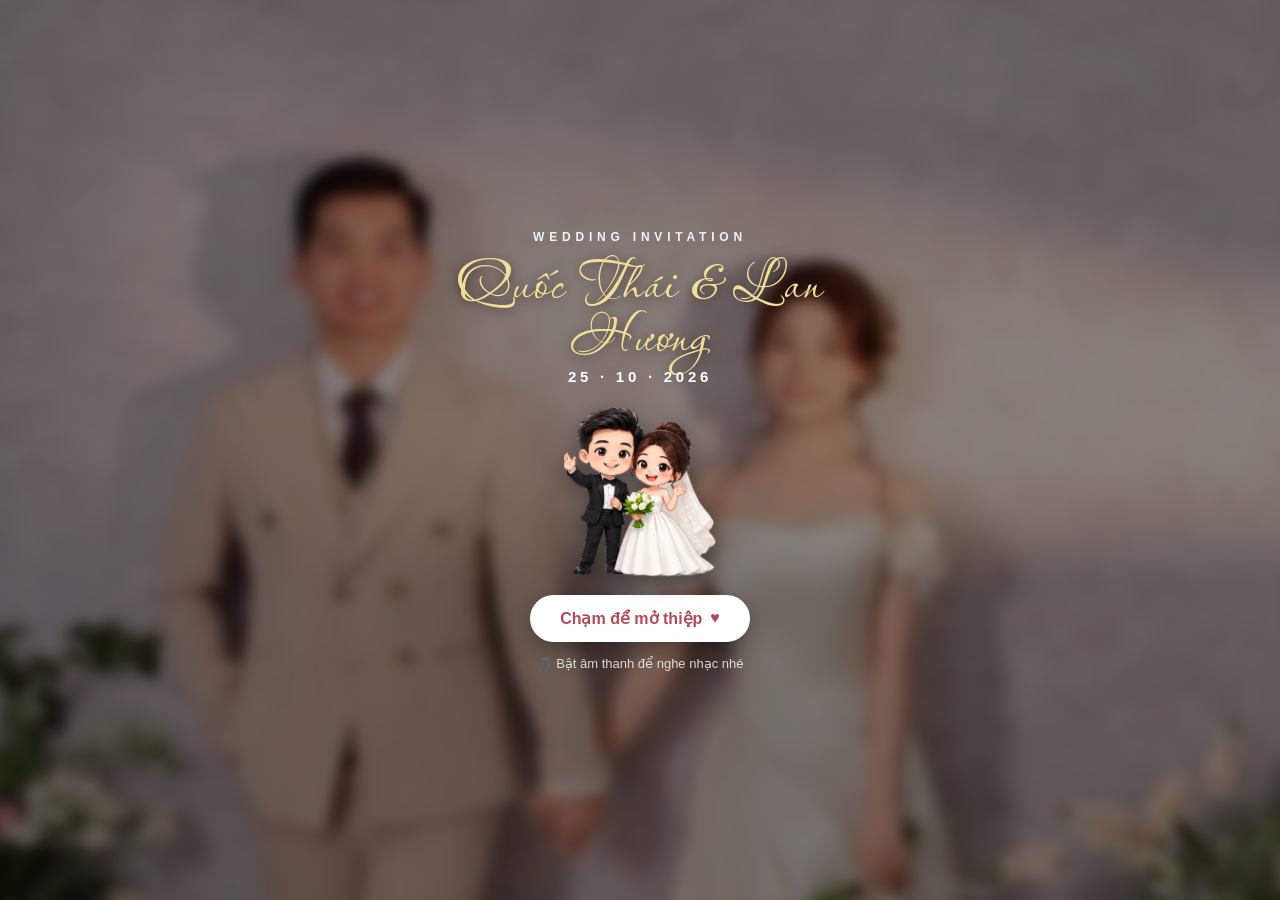
==== commit 8f782d2c: "perf: handle the opening tap immediately and lazy-load below-the-fold and album photos" ====
--- a/index.html
+++ b/index.html
@@ -14,6 +14,7 @@
 <meta property="og:image:height" content="630"/>
 <meta name="twitter:card" content="summary_large_image"/>
 <link rel="icon" href="assets/img/audio-1.png"/>
+<link rel="stylesheet" href="opening-gate.css?v=20261017c"/>
 <link rel="stylesheet" href="assets/css/4456bc88e19c483a.css"/><link rel="stylesheet" href="assets/css/bdc5aa70fb679b30.css"/>
 <style>@font-face{font-family:'Aquarelle';src:url('assets/theme-2/fonts/aquarelle.woff2') format('woff2'),url('assets/theme-2/fonts/aquarelle.woff') format('woff');font-display:swap}@font-face{font-family:'Carlytte';src:url('assets/theme-2/fonts/carlytte.woff2') format('woff2'),url('assets/theme-2/fonts/carlytte.woff') format('woff');font-display:swap}@font-face{font-family:'HoaTay1';src:url('assets/theme-2/fonts/hoatay1.woff2') format('woff2'),url('assets/theme-2/fonts/hoatay1.woff') format('woff');font-display:swap}@font-face{font-family:'Monsieur La Doulaise';src:url('assets/theme-2/fonts/monsieur-la-doulaise.woff2') format('woff2'),url('assets/theme-2/fonts/monsieur-la-doulaise.woff') format('woff');font-display:swap}@font-face{font-family:'PlayfairDisplay';src:url('assets/theme-2/fonts/playfairdisplay.woff2') format('woff2'),url('assets/theme-2/fonts/playfairdisplay.woff') format('woff');font-display:swap}@font-face{font-family:'Quicksand';src:url('assets/theme-2/fonts/quicksand.woff2') format('woff2'),url('assets/theme-2/fonts/quicksand.woff') format('woff');font-display:swap}@font-face{font-family:'Scarlet Bradley.regular';src:url('assets/theme-2/fonts/scarlet-bradleyregular.woff2') format('woff2'),url('assets/theme-2/fonts/scarlet-bradleyregular.woff') format('woff');font-display:swap}@font-face{font-family:'Signora';src:url('assets/theme-2/fonts/signora.woff2') format('woff2'),url('assets/theme-2/fonts/signora.woff') format('woff');font-display:swap}@font-face{font-family:'Soul Note Display';src:url('assets/theme-2/fonts/soul-note-display.woff2') format('woff2'),url('assets/theme-2/fonts/soul-note-display.woff') format('woff');font-display:swap}@font-face{font-family:'Summerfun';src:url('assets/theme-2/fonts/summerfun.woff2') format('woff2'),url('assets/theme-2/fonts/summerfun.woff') format('woff');font-display:swap}@font-face{font-family:'The Artisan';src:url('assets/theme-2/fonts/the-artisan.woff2') format('woff2'),url('assets/theme-2/fonts/the-artisan.woff') format('woff');font-display:swap}</style>
 <style id="__jsx-3522513885">#audio-control-wrapper.jsx-3522513885{position:absolute;right:10px;top:10px;z-index:1000;width:30px;height:30px;display:-webkit-box;display:-webkit-flex;display:-ms-flexbox;display:flex;-webkit-align-items:center;-webkit-box-align:center;-ms-flex-align:center;align-items:center;}.audio-toggle.jsx-3522513885{width:100%;height:100%;display:-webkit-box;display:-webkit-flex;display:-ms-flexbox;display:flex;-webkit-align-items:center;-webkit-box-align:center;-ms-flex-align:center;align-items:center;-webkit-box-pack:center;-webkit-justify-content:center;-ms-flex-pack:center;justify-content:center;background:rgba(165,165,165,0.2);border-radius:50%;overflow:hidden;}.audio-toggle.mrotate.jsx-3522513885{-webkit-animation:mrotate-jsx-3522513885 5s linear infinite;animation:mrotate-jsx-3522513885 5s linear infinite;}.music-icon.jsx-3522513885{display:block;width:100%;height:100%;background:#000;}.icon-cancel.jsx-3522513885{position:absolute;width:100%;height:100%;border-radius:50%;overflow:hidden;padding-top:15px;}.icon-line.jsx-3522513885{-webkit-transform:rotate(45deg);-ms-transform:rotate(45deg);transform:rotate(45deg);width:100%;height:1px;background:#fff;}@-webkit-keyframes mrotate-jsx-3522513885{to{-webkit-transform:rotate(1turn);-ms-transform:rotate(1turn);transform:rotate(1turn);}}@keyframes mrotate-jsx-3522513885{to{-webkit-transform:rotate(1turn);-ms-transform:rotate(1turn);transform:rotate(1turn);}}</style>
@@ -108,15 +109,15 @@
       0 -9px 28px 8px rgba(0, 0, 0, 0.05)
     ;--ant-box-shadow-tabs-overflow-left:inset 10px 0 8px -8px rgba(0, 0, 0, 0.08);--ant-box-shadow-tabs-overflow-right:inset -10px 0 8px -8px rgba(0, 0, 0, 0.08);--ant-box-shadow-tabs-overflow-top:inset 0 10px 8px -8px rgba(0, 0, 0, 0.08);--ant-box-shadow-tabs-overflow-bottom:inset 0 -10px 8px -8px rgba(0, 0, 0, 0.08);}.anticon{display:inline-flex;align-items:center;color:inherit;font-style:normal;line-height:0;text-align:center;text-transform:none;vertical-align:-0.125em;text-rendering:optimizeLegibility;-webkit-font-smoothing:antialiased;-moz-osx-font-smoothing:grayscale;}.anticon >*{line-height:1;}.anticon svg{display:inline-block;}.anticon .anticon .anticon-icon{display:block;}.data-ant-cssinjs-cache-path{content:"|ant-design-icons|anticon:eugadl;|Shared|ant:1l0drjh;|Spin-Spin|ant-spin|anticon:1bq9ok6;|Radio-Radio|ant-radio|anticon:lib6kc;|Wave-Wave|ant-wave|anticon:13y5j5m;|Button-Button|ant-btn|anticon:1f4ddw3";}</style>
 
-<link rel="stylesheet" href="opening-gate.css?v=20261017a"/>
-<link rel="stylesheet" href="local.css?v=20261017a"/>
-<link rel="stylesheet" href="album.css?v=20261017a"/>
-<link rel="stylesheet" href="desktop.css?v=20261017a"/>
-<link rel="stylesheet" href="venue-map.css?v=20261017a"/>
-<link rel="stylesheet" href="guestbook.css?v=20261017a"/>
-<link rel="stylesheet" href="toolbar-actions.css?v=20261017a"/><link rel="stylesheet" href="mascot-effects.css?v=20261017a"/><link rel="stylesheet" href="gold-names.css?v=20261017a"/><link rel="stylesheet" href="theme-2.css?v=20261017a"/>
+<link rel="stylesheet" href="local.css?v=20261017c"/>
+<link rel="stylesheet" href="album.css?v=20261017c"/>
+<link rel="stylesheet" href="desktop.css?v=20261017c"/>
+<link rel="stylesheet" href="venue-map.css?v=20261017c"/>
+<link rel="stylesheet" href="guestbook.css?v=20261017c"/>
+<link rel="stylesheet" href="toolbar-actions.css?v=20261017c"/><link rel="stylesheet" href="mascot-effects.css?v=20261017c"/><link rel="stylesheet" href="gold-names.css?v=20261017c"/><link rel="stylesheet" href="theme-2.css?v=20261017c"/>
 </head>
 <body>
+<audio id="wedding-audio" src="assets/audio/vay-cuoi-erik-web.mp3" preload="auto" loop></audio>
 <div id="opening-gate" class="opening-gate" role="button" tabindex="0" aria-label="Chạm để mở thiệp cưới">
   <div class="opening-gate-bg"></div>
   <div class="opening-gate-inner">
@@ -128,8 +129,27 @@
     <p class="opening-gate-hint">🎵 Bật âm thanh để nghe nhạc nhé</p>
   </div>
 </div>
+<script>
+/* Handle the opening tap right away: the rest of the scripts load at the end of the page */
+(function () {
+  var g = document.getElementById('opening-gate');
+  if (/[?&]edit=1\b/.test(location.search)) { g.parentNode.removeChild(g); window.WEDDING_GATE_OPEN = true; return; }
+  window.WEDDING_GATE_OPEN = false;
+  function open() {
+    if (window.WEDDING_GATE_OPEN) return;
+    window.WEDDING_GATE_OPEN = true;
+    var a = document.getElementById('wedding-audio');
+    if (a) { var p = a.play(); if (p) p.catch(function () {}); }
+    g.classList.add('closing');
+    setTimeout(function () { if (g.parentNode) g.parentNode.removeChild(g); }, 650);
+    document.dispatchEvent(new CustomEvent('wedding:opened'));
+  }
+  g.addEventListener('click', open);
+  g.addEventListener('keydown', function (e) { if (e.key === 'Enter' || e.key === ' ') { e.preventDefault(); open(); } });
+})();
+</script>
 
-<div id="__next"><div class="ant-spin-nested-loading css-var-«R36»"><div class="ant-spin-container"><div style="background-color:#f0f2f5;height:100vh;width:100vw;padding-top:5vh" class="jsx-3147566159 pc-container"><div style="width:auto;height:90vh;margin:auto;position:relative;border:1px solid #e0e0e0;box-shadow:0 0 10px 0 rgba(0, 0, 0, 0.1);border-radius:3px;overflow:hidden" class="jsx-3147566159 pc-content"><div id="app-view-index" class="jsx-773491098 "><div id="audio-control-wrapper" class="jsx-3522513885 cursor-pointer"><div class="jsx-3522513885 audio-toggle "><img src="assets/theme-2/img/audio-6.png" alt="music icon" class="jsx-3522513885 music-icon"/><div class="jsx-3522513885 icon-cancel"><div class="jsx-3522513885 icon-line"></div></div></div></div><audio src="assets/audio/vay-cuoi-erik-web.mp3" preload="auto"></audio><div class="relative overflow-x-hidden styles_customScroll__X5r6w h-full" style="background-color:#fff;overflow-y:auto;touch-action:auto"><div id="root-page-container" style="background-color:#fff;background-image:none;background-size:cover;width:500px;height:9117px;position:relative" class="jsx-2177353859"><div style="position:relative;user-select:auto;display:flex;align-items:center;justify-content:center;box-sizing:border-box;width:500px;height:9117px;min-width:50px;min-height:50px"><div class="jsx-2177353859 w-full h-full"><div data-node-id="CldFb6azfQ" style="position:absolute;top:0px;left:0px;width:500px;height:991.502px;z-index:0;cursor:default;transform:rotate(0deg) scale(1, 1)" class="jsx-1944329802"><div data-transition-key="CldFb6azfQ-fade-in-1.6-0-ease-out-false" data-node-id="CldFb6azfQ" style="transform:none;opacity:1;width:100%;height:100%"><div style="position:relative;width:100%;height:100%;display:flex;align-items:center;justify-content:center;box-sizing:border-box;border:0px solid;padding:0px 0px 0px 0px;background-color:transparent;text-shadow:0px 0px 2px rgba(0,0,0,0);opacity:1;box-shadow:none;border-radius:0px 
+<div id="__next"><div class="ant-spin-nested-loading css-var-«R36»"><div class="ant-spin-container"><div style="background-color:#f0f2f5;height:100vh;width:100vw;padding-top:5vh" class="jsx-3147566159 pc-container"><div style="width:auto;height:90vh;margin:auto;position:relative;border:1px solid #e0e0e0;box-shadow:0 0 10px 0 rgba(0, 0, 0, 0.1);border-radius:3px;overflow:hidden" class="jsx-3147566159 pc-content"><div id="app-view-index" class="jsx-773491098 "><div id="audio-control-wrapper" class="jsx-3522513885 cursor-pointer"><div class="jsx-3522513885 audio-toggle "><img src="assets/theme-2/img/audio-6.png" alt="music icon" class="jsx-3522513885 music-icon"/><div class="jsx-3522513885 icon-cancel"><div class="jsx-3522513885 icon-line"></div></div></div></div><div class="relative overflow-x-hidden styles_customScroll__X5r6w h-full" style="background-color:#fff;overflow-y:auto;touch-action:auto"><div id="root-page-container" style="background-color:#fff;background-image:none;background-size:cover;width:500px;height:9117px;position:relative" class="jsx-2177353859"><div style="position:relative;user-select:auto;display:flex;align-items:center;justify-content:center;box-sizing:border-box;width:500px;height:9117px;min-width:50px;min-height:50px"><div class="jsx-2177353859 w-full h-full"><div data-node-id="CldFb6azfQ" style="position:absolute;top:0px;left:0px;width:500px;height:991.502px;z-index:0;cursor:default;transform:rotate(0deg) scale(1, 1)" class="jsx-1944329802"><div data-transition-key="CldFb6azfQ-fade-in-1.6-0-ease-out-false" data-node-id="CldFb6azfQ" style="transform:none;opacity:1;width:100%;height:100%"><div style="position:relative;width:100%;height:100%;display:flex;align-items:center;justify-content:center;box-sizing:border-box;border:0px solid;padding:0px 0px 0px 0px;background-color:transparent;text-shadow:0px 0px 2px rgba(0,0,0,0);opacity:1;box-shadow:none;border-radius:0px 
               0px 
               0px 
               0px" class="jsx-1944329802"><div style="-webkit-mask-box-image-source:none;-webkit-mask-box-image-slice:0 fill;mask-image:none;mask-size:100% 100%;mask-repeat:no-repeat" class="jsx-1944329802 photo-component"><div style="background-image:url(assets/theme-2/img/a4575674-74a4-4283-a7cd-ff2d64f7c490.png);border-radius:0px 
@@ -153,7 +173,7 @@
                   0px" class="jsx-1944329802 photo-bg-wrap"></div></div></div></div></div><div data-node-id="KGa_bGKNPL" style="position:absolute;top:991.5px;left:0px;width:500px;height:1158.5px;z-index:0;cursor:default;transform:rotate(0deg) scale(1, 1)" class="jsx-1944329802"><div data-transition-key="KGa_bGKNPL-fade-in-1.6-0-ease-out-false" data-node-id="KGa_bGKNPL" style="transform:none;opacity:1;width:100%;height:100%"><div style="position:relative;width:100%;height:100%;display:flex;align-items:center;justify-content:center;box-sizing:border-box;border:0px solid;padding:0px 0px 0px 0px;background-color:transparent;text-shadow:0px 0px 2px rgba(0,0,0,0);opacity:1;box-shadow:none;border-radius:0px 
               0px 
               0px 
-              0px" class="jsx-1944329802"><div style="-webkit-mask-box-image-source:none;-webkit-mask-box-image-slice:0 fill;mask-image:none;mask-size:100% 100%;mask-repeat:no-repeat" class="jsx-1944329802 photo-component"><div style="background-image:url(assets/theme-2/img/a4575674-74a4-4283-a7cd-ff2d64f7c490.png);border-radius:0px 
+              0px" class="jsx-1944329802"><div style="-webkit-mask-box-image-source:none;-webkit-mask-box-image-slice:0 fill;mask-image:none;mask-size:100% 100%;mask-repeat:no-repeat" class="jsx-1944329802 photo-component"><div data-lazy-bg="url(assets/theme-2/img/a4575674-74a4-4283-a7cd-ff2d64f7c490.png)" style="border-radius:0px 
                   0px 
                   0px 
                   0px" class="jsx-1944329802 photo-bg-wrap"></div></div></div></div></div><div data-node-id="rsvOw_oKRb" style="position:absolute;top:661.698px;left:0.3px;width:499.7px;height:329.802px;z-index:0;cursor:default;transform:rotate(0deg) scale(1, 1)" class="jsx-1944329802"><div data-transition-key="rsvOw_oKRb-fade-in-1.6-0-ease-out-false" data-node-id="rsvOw_oKRb" style="transform:none;opacity:1;width:100%;height:100%"><div style="position:relative;width:100%;height:100%;display:flex;align-items:center;justify-content:center;box-sizing:border-box;border:0px solid;padding:0px 0px 0px 0px;background-color:transparent;text-shadow:0px 0px 2px rgba(0,0,0,0);opacity:1;box-shadow:none;border-radius:0px 
@@ -195,7 +215,7 @@
             0px;box-shadow:none;background-color:transparent;display:flex;align-items:center;justify-content:flex-end;box-sizing:border-box;opacity:1;border:0px solid" class="jsx-1828971989"><div disabled="" style="height:auto;width:100%;min-width:20px;color:#3a4a3a;font-size:48px;text-shadow:0px 0px 2px rgba(0,0,0,0);font-weight:bold;font-family:&quot;Soul Note Display&quot;;text-align:right;line-height:normal;letter-spacing:0px;text-transform:uppercase;text-decoration:none;font-style:normal;pointer-events:none;overflow:hidden;word-break:break-word" contentEditable="false">Lan Hương</div></div></div></div><div data-node-id="6YknOcioVC" style="position:absolute;top:1199.64px;left:253.223px;width:234.776px;height:122.083px;z-index:5;cursor:default;transform:rotate(0deg) scale(1, 1)" class="jsx-1944329802"><div data-transition-key="6YknOcioVC-fade-in-1.6-0-ease-out-false" data-node-id="6YknOcioVC" style="transform:none;opacity:1;width:100%;height:100%"><div style="position:relative;width:100%;height:100%;display:flex;align-items:center;justify-content:center;box-sizing:border-box;border:0px solid;padding:0px 0px 0px 0px;background-color:transparent;text-shadow:0px 0px 2px rgba(0,0,0,0);opacity:1;box-shadow:none;border-radius:0px 
               0px 
               0px 
-              0px;animation-name:animation-float;animation-duration:4s;animation-delay:0s;animation-iteration-count:infinite;animation-timing-function:ease-in-out" class="jsx-1944329802"><div style="-webkit-mask-box-image-source:none;-webkit-mask-box-image-slice:0 fill;mask-image:none;mask-size:100% 100%;mask-repeat:no-repeat" class="jsx-1944329802 photo-component"><div style="background-image:url(assets/theme-2/img/933d8506-6eef-44f7-99dd-e713d84b166b.png);border-radius:0px 
+              0px;animation-name:animation-float;animation-duration:4s;animation-delay:0s;animation-iteration-count:infinite;animation-timing-function:ease-in-out" class="jsx-1944329802"><div style="-webkit-mask-box-image-source:none;-webkit-mask-box-image-slice:0 fill;mask-image:none;mask-size:100% 100%;mask-repeat:no-repeat" class="jsx-1944329802 photo-component"><div data-lazy-bg="url(assets/theme-2/img/933d8506-6eef-44f7-99dd-e713d84b166b.png)" style="border-radius:0px 
                   0px 
                   0px 
                   0px" class="jsx-1944329802 photo-bg-wrap"></div></div></div></div></div><div data-node-id="KJjUPoouo_" style="position:absolute;top:1665.82px;left:97.7px;width:291px;height:auto;z-index:2;cursor:default;transform:rotate(0deg)" class="jsx-1828971989 text-box-component "><div data-transition-key="KJjUPoouo_-scale-in-1.6-0-ease-out-false" data-node-id="KJjUPoouo_" style="transition:all 1.6s ease-out 0s;transform:scale(0.5);opacity:0;width:100%;height:100%"><div style="position:relative;width:100%;height:100%;padding:0px 0px 0px 0px;border-radius:0px 
@@ -225,34 +245,34 @@
             0px;box-shadow:none;background-color:transparent;display:flex;align-items:center;justify-content:center;box-sizing:border-box;opacity:1;border:0px solid" class="jsx-1828971989"><div disabled="" style="height:auto;width:100%;min-width:20px;color:#3a4a3a;font-size:19px;text-shadow:0px 0px 2px rgba(0,0,0,0);font-weight:normal;font-family:&quot;Quicksand&quot;;text-align:center;line-height:normal;letter-spacing:0px;text-transform:none;text-decoration:none;font-style:normal;pointer-events:none;overflow:hidden;word-break:break-word" contentEditable="false"><div>Trường Ân, phường Long Hoa, tỉnh Tây Ninh</div></div></div></div></div><div data-node-id="eiiEiutDZS" style="position:absolute;top:2143.75px;left:-0.4px;width:500px;height:828.5px;z-index:0;cursor:default;transform:rotate(0deg) scale(1, 1)" class="jsx-1944329802"><div data-transition-key="eiiEiutDZS-fade-in-1.6-0-ease-out-false" data-node-id="eiiEiutDZS" style="transform:none;opacity:1;width:100%;height:100%"><div style="position:relative;width:100%;height:100%;display:flex;align-items:center;justify-content:center;box-sizing:border-box;border:0px solid;padding:0px 0px 0px 0px;background-color:transparent;text-shadow:0px 0px 2px rgba(0,0,0,0);opacity:1;box-shadow:none;border-radius:0px 
               0px 
               0px 
-              0px" class="jsx-1944329802"><div style="-webkit-mask-box-image-source:none;-webkit-mask-box-image-slice:0 fill;mask-image:none;mask-size:100% 100%;mask-repeat:no-repeat" class="jsx-1944329802 photo-component"><div style="background-image:url(assets/theme-2/img/a4575674-74a4-4283-a7cd-ff2d64f7c490.png);border-radius:0px 
+              0px" class="jsx-1944329802"><div style="-webkit-mask-box-image-source:none;-webkit-mask-box-image-slice:0 fill;mask-image:none;mask-size:100% 100%;mask-repeat:no-repeat" class="jsx-1944329802 photo-component"><div data-lazy-bg="url(assets/theme-2/img/a4575674-74a4-4283-a7cd-ff2d64f7c490.png)" style="border-radius:0px 
                   0px 
                   0px 
                   0px" class="jsx-1944329802 photo-bg-wrap"></div></div></div></div></div><div data-node-id="0TKnaGVyt3" style="position:absolute;top:2022.69px;left:141.709px;width:34.5906px;height:44.7949px;z-index:6;cursor:default;transform:rotate(0deg) scale(1, 1)" class="jsx-1944329802"><div data-transition-key="0TKnaGVyt3-fade-in-1.6-0-ease-out-false" data-node-id="0TKnaGVyt3" style="transform:none;opacity:1;width:100%;height:100%"><div style="position:relative;width:100%;height:100%;display:flex;align-items:center;justify-content:center;box-sizing:border-box;border:0px solid;padding:0px 0px 0px 0px;background-color:transparent;text-shadow:0px 0px 2px rgba(0,0,0,0);opacity:1;box-shadow:none;border-radius:0px 
               0px 
               0px 
-              0px;animation-name:animation-pulse;animation-duration:1s;animation-delay:0s;animation-iteration-count:infinite;animation-timing-function:ease-in-out" class="jsx-1944329802"><div style="-webkit-mask-box-image-source:none;-webkit-mask-box-image-slice:0 fill;mask-image:none;mask-size:100% 100%;mask-repeat:no-repeat" class="jsx-1944329802 photo-component"><div style="background-image:url(assets/theme-2/img/89cc9278-5912-44ab-9d58-e8dfe7cfba74.png);border-radius:0px 
+              0px;animation-name:animation-pulse;animation-duration:1s;animation-delay:0s;animation-iteration-count:infinite;animation-timing-function:ease-in-out" class="jsx-1944329802"><div style="-webkit-mask-box-image-source:none;-webkit-mask-box-image-slice:0 fill;mask-image:none;mask-size:100% 100%;mask-repeat:no-repeat" class="jsx-1944329802 photo-component"><div data-lazy-bg="url(assets/theme-2/img/89cc9278-5912-44ab-9d58-e8dfe7cfba74.png)" style="border-radius:0px 
                   0px 
                   0px 
                   0px" class="jsx-1944329802 photo-bg-wrap"></div></div></div></div></div><div data-node-id="MXcj3JAluy" style="position:absolute;top:2029.15px;left:146.1px;width:267px;height:auto;z-index:3;cursor:pointer;transform:rotate(0deg)" class="jsx-1828971989 text-box-component "><div data-transition-key="MXcj3JAluy-fade-in-1.6-0-ease-out-false" data-node-id="MXcj3JAluy" style="transform:none;opacity:1;width:100%;height:100%"><div style="position:relative;width:100%;height:100%;padding:0px 0px 0px 0px;border-radius:0px 
             0px 
             0px 
-            0px;box-shadow:none;background-color:transparent;display:flex;align-items:center;justify-content:center;box-sizing:border-box;opacity:1;border:0px solid;animation-name:animation-pulse;animation-duration:1s;animation-delay:0s;animation-iteration-count:infinite;animation-timing-function:ease-in-out" class="jsx-1828971989"><div disabled="" style="height:auto;width:100%;min-width:20px;color:#3a4a3a;font-size:33px;text-shadow:0px 0px 2px rgba(0,0,0,0);font-weight:normal;font-family:&quot;Scarlet Bradley.regular&quot;;text-align:center;line-height:1.73;letter-spacing:0px;text-transform:uppercase;text-decoration:none;font-style:normal;pointer-events:none;overflow:hidden;word-break:break-word" contentEditable="false">CHỈ ĐƯỜNG</div></div></div></div><div data-node-id="xM7J-ENFMe" style="position:absolute;top:1067.48px;left:238.072px;width:23.8px;height:103.95px;z-index:7;cursor:default;transform:rotate(0deg) scale(1, 1)" class="jsx-3557960200"><div data-transition-key="xM7J-ENFMe-fade-in-1.6-0-ease-out-false" data-node-id="xM7J-ENFMe" style="transform:none;opacity:1;width:100%;height:100%"><div style="position:relative;width:100%;height:100%;display:flex;align-items:center;justify-content:center;box-sizing:border-box;background-color:transparent;text-shadow:0px 0px 2px rgba(0,0,0,0);opacity:1" class="jsx-3557960200"><div class="jsx-3557960200 material-component"><div style="width:100%;height:100%;background-color:#3a4a3a;"></div></div></div></div></div><div data-node-id="fHEf5NCcxV" style="position:absolute;top:1077px;left:243.2px;width:11.8px;height:11.8px;z-index:8;cursor:default;transform:rotate(0deg) scale(1, 1)" class="jsx-3557960200"><div data-transition-key="fHEf5NCcxV-fade-in-1.6-0-ease-out-false" data-node-id="fHEf5NCcxV" style="transform:none;opacity:1;width:100%;height:100%"><div style="position:relative;width:100%;height:100%;display:flex;align-items:center;justify-content:center;box-sizing:border-box;background-color:transparent;text-shadow:0px 0px 2px rgba(0,0,0,0);opacity:1;animation-name:animation-pulse;animation-duration:1s;animation-delay:0s;animation-iteration-count:infinite;animation-timing-function:ease-in-out" class="jsx-3557960200"><div class="jsx-3557960200 material-component"><div style="width:100%;height:100%;background-color:#faf7f7;border-radius:50%;"></div></div></div></div></div><div data-node-id="bjdTaSNZcd" style="position:absolute;top:1149.12px;left:241.4px;width:16.7px;height:16.7px;z-index:9;cursor:default;transform:rotate(0deg) scale(1, 1)" class="jsx-3557960200"><div data-transition-key="bjdTaSNZcd-fade-in-1.6-0-ease-out-false" data-node-id="bjdTaSNZcd" style="transform:none;opacity:1;width:100%;height:100%"><div style="position:relative;width:100%;height:100%;display:flex;align-items:center;justify-content:center;box-sizing:border-box;background-color:transparent;text-shadow:0px 0px 2px rgba(0,0,0,0);opacity:1" class="jsx-3557960200"><div class="jsx-3557960200 material-component"><div style="background-image:url(assets/theme-2/img/ol8kht4cun38pjfhgnzij.png);border:0px solid;border-radius:0px 
-                  0px 
-                  0px 
-                  0px;padding:0px 0px 0px 0px;box-shadow:none" class="jsx-3557960200 photo-bg-wrap"></div></div></div></div></div><div data-node-id="75kFsqOuyQ" style="position:absolute;top:1034.02px;left:234.166px;width:24.9px;height:28.8497px;z-index:10;cursor:default;transform:rotate(0deg) scale(1, 1)" class="jsx-3557960200"><div data-transition-key="75kFsqOuyQ-fade-in-1.6-0-ease-out-false" data-node-id="75kFsqOuyQ" style="transform:none;opacity:1;width:100%;height:100%"><div style="position:relative;width:100%;height:100%;display:flex;align-items:center;justify-content:center;box-sizing:border-box;background-color:transparent;text-shadow:0px 0px 2px rgba(0,0,0,0);opacity:1" class="jsx-3557960200"><div class="jsx-3557960200 material-component"><div style="background-image:url(assets/theme-2/img/8fhw5vav7z8pglxvdbhbo.png);border:0px solid;border-radius:0px 
+            0px;box-shadow:none;background-color:transparent;display:flex;align-items:center;justify-content:center;box-sizing:border-box;opacity:1;border:0px solid;animation-name:animation-pulse;animation-duration:1s;animation-delay:0s;animation-iteration-count:infinite;animation-timing-function:ease-in-out" class="jsx-1828971989"><div disabled="" style="height:auto;width:100%;min-width:20px;color:#3a4a3a;font-size:33px;text-shadow:0px 0px 2px rgba(0,0,0,0);font-weight:normal;font-family:&quot;Scarlet Bradley.regular&quot;;text-align:center;line-height:1.73;letter-spacing:0px;text-transform:uppercase;text-decoration:none;font-style:normal;pointer-events:none;overflow:hidden;word-break:break-word" contentEditable="false">CHỈ ĐƯỜNG</div></div></div></div><div data-node-id="xM7J-ENFMe" style="position:absolute;top:1067.48px;left:238.072px;width:23.8px;height:103.95px;z-index:7;cursor:default;transform:rotate(0deg) scale(1, 1)" class="jsx-3557960200"><div data-transition-key="xM7J-ENFMe-fade-in-1.6-0-ease-out-false" data-node-id="xM7J-ENFMe" style="transform:none;opacity:1;width:100%;height:100%"><div style="position:relative;width:100%;height:100%;display:flex;align-items:center;justify-content:center;box-sizing:border-box;background-color:transparent;text-shadow:0px 0px 2px rgba(0,0,0,0);opacity:1" class="jsx-3557960200"><div class="jsx-3557960200 material-component"><div style="width:100%;height:100%;background-color:#3a4a3a;"></div></div></div></div></div><div data-node-id="fHEf5NCcxV" style="position:absolute;top:1077px;left:243.2px;width:11.8px;height:11.8px;z-index:8;cursor:default;transform:rotate(0deg) scale(1, 1)" class="jsx-3557960200"><div data-transition-key="fHEf5NCcxV-fade-in-1.6-0-ease-out-false" data-node-id="fHEf5NCcxV" style="transform:none;opacity:1;width:100%;height:100%"><div style="position:relative;width:100%;height:100%;display:flex;align-items:center;justify-content:center;box-sizing:border-box;background-color:transparent;text-shadow:0px 0px 2px rgba(0,0,0,0);opacity:1;animation-name:animation-pulse;animation-duration:1s;animation-delay:0s;animation-iteration-count:infinite;animation-timing-function:ease-in-out" class="jsx-3557960200"><div class="jsx-3557960200 material-component"><div style="width:100%;height:100%;background-color:#faf7f7;border-radius:50%;"></div></div></div></div></div><div data-node-id="bjdTaSNZcd" style="position:absolute;top:1149.12px;left:241.4px;width:16.7px;height:16.7px;z-index:9;cursor:default;transform:rotate(0deg) scale(1, 1)" class="jsx-3557960200"><div data-transition-key="bjdTaSNZcd-fade-in-1.6-0-ease-out-false" data-node-id="bjdTaSNZcd" style="transform:none;opacity:1;width:100%;height:100%"><div style="position:relative;width:100%;height:100%;display:flex;align-items:center;justify-content:center;box-sizing:border-box;background-color:transparent;text-shadow:0px 0px 2px rgba(0,0,0,0);opacity:1" class="jsx-3557960200"><div class="jsx-3557960200 material-component"><div data-lazy-bg="url(assets/theme-2/img/ol8kht4cun38pjfhgnzij.png)" style="border:0px solid;border-radius:0px 
+                  0px 
+                  0px 
+                  0px;padding:0px 0px 0px 0px;box-shadow:none" class="jsx-3557960200 photo-bg-wrap"></div></div></div></div></div><div data-node-id="75kFsqOuyQ" style="position:absolute;top:1034.02px;left:234.166px;width:24.9px;height:28.8497px;z-index:10;cursor:default;transform:rotate(0deg) scale(1, 1)" class="jsx-3557960200"><div data-transition-key="75kFsqOuyQ-fade-in-1.6-0-ease-out-false" data-node-id="75kFsqOuyQ" style="transform:none;opacity:1;width:100%;height:100%"><div style="position:relative;width:100%;height:100%;display:flex;align-items:center;justify-content:center;box-sizing:border-box;background-color:transparent;text-shadow:0px 0px 2px rgba(0,0,0,0);opacity:1" class="jsx-3557960200"><div class="jsx-3557960200 material-component"><div data-lazy-bg="url(assets/theme-2/img/8fhw5vav7z8pglxvdbhbo.png)" style="border:0px solid;border-radius:0px 
                   0px 
                   0px 
                   0px;padding:0px 0px 0px 0px;box-shadow:none" class="jsx-3557960200 photo-bg-wrap"></div></div></div></div></div><div data-node-id="A2DFC-mipE" style="position:absolute;top:2070.74px;left:-15.5px;width:200px;height:104px;z-index:74;cursor:default;transform:rotate(0deg) scale(-1, -1)" class="jsx-1944329802"><div data-transition-key="A2DFC-mipE-fade-in-1.6-0-ease-out-false" data-node-id="A2DFC-mipE" style="transform:none;opacity:1;width:100%;height:100%"><div style="position:relative;width:100%;height:100%;display:flex;align-items:center;justify-content:center;box-sizing:border-box;border:0px solid;padding:0px 0px 0px 0px;background-color:transparent;text-shadow:0px 0px 2px rgba(0,0,0,0);opacity:1;box-shadow:none;border-radius:0px 
               0px 
               0px 
-              0px" class="jsx-1944329802"><div style="-webkit-mask-box-image-source:none;-webkit-mask-box-image-slice:0 fill;mask-image:none;mask-size:100% 100%;mask-repeat:no-repeat" class="jsx-1944329802 photo-component"><div style="background-image:url(assets/theme-2/img/933d8506-6eef-44f7-99dd-e713d84b166b.png);border-radius:0px 
+              0px" class="jsx-1944329802"><div style="-webkit-mask-box-image-source:none;-webkit-mask-box-image-slice:0 fill;mask-image:none;mask-size:100% 100%;mask-repeat:no-repeat" class="jsx-1944329802 photo-component"><div data-lazy-bg="url(assets/theme-2/img/933d8506-6eef-44f7-99dd-e713d84b166b.png)" style="border-radius:0px 
                   0px 
                   0px 
                   0px" class="jsx-1944329802 photo-bg-wrap"></div></div></div></div></div><div data-node-id="TasqC-oNP2" style="position:absolute;top:2137.8px;left:0.0484999px;width:500.1px;height:816.59px;z-index:12;cursor:default;transform:rotate(0deg) scale(1, 1)" class="jsx-1944329802"><div data-transition-key="TasqC-oNP2-fade-in-1.6-0-ease-out-false" data-node-id="TasqC-oNP2" style="transition:all 1.6s ease-out 0s;transform:none;opacity:0;width:100%;height:100%"><div style="position:relative;width:100%;height:100%;display:flex;align-items:center;justify-content:center;box-sizing:border-box;border:0px solid;padding:0px 0px 0px 0px;background-color:transparent;text-shadow:0px 0px 2px rgba(0,0,0,0);opacity:1;box-shadow:none;border-radius:0px 
               0px 
               0px 
-              0px" class="jsx-1944329802"><div style="-webkit-mask-box-image-source:none;-webkit-mask-box-image-slice:0 fill;mask-image:none;mask-size:100% 100%;mask-repeat:no-repeat" class="jsx-1944329802 photo-component"><div style="background-image:url(assets/album/large/dat_0708.jpg);background-size:cover;background-position:center 30%;border-radius:0px 
+              0px" class="jsx-1944329802"><div style="-webkit-mask-box-image-source:none;-webkit-mask-box-image-slice:0 fill;mask-image:none;mask-size:100% 100%;mask-repeat:no-repeat" class="jsx-1944329802 photo-component"><div data-lazy-bg="url(assets/album/large/dat_0708.jpg)" style="background-size:cover;background-position:center 30%;border-radius:0px 
                   0px 
                   0px 
                   0px" class="jsx-1944329802 photo-bg-wrap"></div></div></div></div></div><div data-node-id="YHgXT3G9nE" style="position:absolute;top:2149.98px;left:6px;width:320.2px;height:auto;z-index:13;cursor:default;transform:rotate(0deg)" class="jsx-1828971989 text-box-component "><div data-transition-key="YHgXT3G9nE-fade-in-1.6-0-ease-out-false" data-node-id="YHgXT3G9nE" style="transform:none;opacity:1;width:100%;height:100%"><div style="position:relative;width:100%;height:100%;padding:0px 0px 0px 0px;border-radius:0px 
@@ -264,19 +284,19 @@
             0px;box-shadow:none;background-color:transparent;display:flex;align-items:center;justify-content:center;box-sizing:border-box;opacity:1;border:0px solid" class="jsx-1828971989"><div disabled="" style="height:auto;width:100%;min-width:20px;color:#faf7f7;font-size:54px;text-shadow:0px 0px 2px rgba(0,0,0,0);font-weight:500;font-family:&quot;HoaTay1&quot;;text-align:center;line-height:normal;letter-spacing:0px;text-transform:none;text-decoration:none;font-style:normal;pointer-events:none;overflow:hidden;word-break:break-word" contentEditable="false">All of you</div></div></div></div><div data-node-id="qjb33mWz-j" style="position:absolute;top:2958.83px;left:-0.4px;width:500px;height:1182.5px;z-index:0;cursor:default;transform:rotate(0deg) scale(1, 1)" class="jsx-1944329802"><div data-transition-key="qjb33mWz-j-fade-in-1.6-0-ease-out-false" data-node-id="qjb33mWz-j" style="transform:none;opacity:1;width:100%;height:100%"><div style="position:relative;width:100%;height:100%;display:flex;align-items:center;justify-content:center;box-sizing:border-box;border:0px solid;padding:0px 0px 0px 0px;background-color:transparent;text-shadow:0px 0px 2px rgba(0,0,0,0);opacity:1;box-shadow:none;border-radius:0px 
               0px 
               0px 
-              0px" class="jsx-1944329802"><div style="-webkit-mask-box-image-source:none;-webkit-mask-box-image-slice:0 fill;mask-image:none;mask-size:100% 100%;mask-repeat:no-repeat" class="jsx-1944329802 photo-component"><div style="background-image:url(assets/theme-2/img/a4575674-74a4-4283-a7cd-ff2d64f7c490.png);border-radius:0px 
+              0px" class="jsx-1944329802"><div style="-webkit-mask-box-image-source:none;-webkit-mask-box-image-slice:0 fill;mask-image:none;mask-size:100% 100%;mask-repeat:no-repeat" class="jsx-1944329802 photo-component"><div data-lazy-bg="url(assets/theme-2/img/a4575674-74a4-4283-a7cd-ff2d64f7c490.png)" style="border-radius:0px 
                   0px 
                   0px 
                   0px" class="jsx-1944329802 photo-bg-wrap"></div></div></div></div></div><div data-node-id="rv-OlncATk" style="position:absolute;top:3006.48px;left:59.386px;width:240.868px;height:279.039px;z-index:24;cursor:default;transform:rotate(348.193deg) scale(1, 1)" class="jsx-3557960200"><div data-transition-key="rv-OlncATk-fade-in-1.6-0-ease-out-false" data-node-id="rv-OlncATk" style="transform:none;opacity:1;width:100%;height:100%"><div style="position:relative;width:100%;height:100%;display:flex;align-items:center;justify-content:center;box-sizing:border-box;background-color:transparent;text-shadow:0px 0px 2px rgba(0,0,0,0);opacity:1" class="jsx-3557960200"><div class="jsx-3557960200 material-component"><div style="width:100%;height:100%;background-color:#faf7f7;"></div></div></div></div></div><div data-node-id="dbbbj-qj8W" style="position:absolute;top:3018.33px;left:77.2169px;width:207.74px;height:255.233px;z-index:25;cursor:default;transform:rotate(348.87666788318285deg) scale(1, 1)" class="jsx-1944329802"><div data-transition-key="dbbbj-qj8W-fade-in-1.6-0-ease-out-false" data-node-id="dbbbj-qj8W" style="transform:none;opacity:1;width:100%;height:100%"><div style="position:relative;width:100%;height:100%;display:flex;align-items:center;justify-content:center;box-sizing:border-box;border:0px solid;padding:0px 0px 0px 0px;background-color:transparent;text-shadow:0px 0px 2px rgba(0,0,0,0);opacity:1;box-shadow:none;border-radius:0px 
               0px 
               0px 
-              0px;animation-name:animation-wiggle;animation-duration:2s;animation-delay:0s;animation-iteration-count:infinite;animation-timing-function:ease-in-out" class="jsx-1944329802"><div style="-webkit-mask-box-image-source:none;-webkit-mask-box-image-slice:0 fill;mask-image:none;mask-size:100% 100%;mask-repeat:no-repeat" class="jsx-1944329802 photo-component"><div style="background-image:url(assets/album/large/dat_0252.jpg);background-size:cover;background-position:center 25%;border-radius:0px 
+              0px;animation-name:animation-wiggle;animation-duration:2s;animation-delay:0s;animation-iteration-count:infinite;animation-timing-function:ease-in-out" class="jsx-1944329802"><div style="-webkit-mask-box-image-source:none;-webkit-mask-box-image-slice:0 fill;mask-image:none;mask-size:100% 100%;mask-repeat:no-repeat" class="jsx-1944329802 photo-component"><div data-lazy-bg="url(assets/album/large/dat_0252.jpg)" style="background-size:cover;background-position:center 25%;border-radius:0px 
                   0px 
                   0px 
                   0px" class="jsx-1944329802 photo-bg-wrap"></div></div></div></div></div><div data-node-id="rT8wJJW7Jj" style="position:absolute;top:3256.68px;left:219.845px;width:232.58px;height:296.004px;z-index:16;cursor:default;transform:rotate(18.6621deg) scale(1, 1)" class="jsx-3557960200"><div data-transition-key="rT8wJJW7Jj-fade-in-1.6-0-ease-out-false" data-node-id="rT8wJJW7Jj" style="transform:none;opacity:1;width:100%;height:100%"><div style="position:relative;width:100%;height:100%;display:flex;align-items:center;justify-content:center;box-sizing:border-box;background-color:transparent;text-shadow:0px 0px 2px rgba(0,0,0,0);opacity:1" class="jsx-3557960200"><div class="jsx-3557960200 material-component"><div style="width:100%;height:100%;background-color:#faf7f7;"></div></div></div></div></div><div data-node-id="saXhlEclel" style="position:absolute;top:3273.33px;left:236.105px;width:207.395px;height:259.395px;z-index:18;cursor:default;transform:rotate(18.7747deg) scale(1, 1)" class="jsx-1944329802"><div data-transition-key="saXhlEclel-fade-in-1.6-0-ease-out-false" data-node-id="saXhlEclel" style="transform:none;opacity:1;width:100%;height:100%"><div style="position:relative;width:100%;height:100%;display:flex;align-items:center;justify-content:center;box-sizing:border-box;border:0px solid;padding:0px 0px 0px 0px;background-color:transparent;text-shadow:0px 0px 2px rgba(0,0,0,0);opacity:1;box-shadow:none;border-radius:0px 
               0px 
               0px 
-              0px;animation-name:animation-wiggle;animation-duration:2s;animation-delay:0s;animation-iteration-count:infinite;animation-timing-function:ease-in-out" class="jsx-1944329802"><div style="-webkit-mask-box-image-source:none;-webkit-mask-box-image-slice:0 fill;mask-image:none;mask-size:100% 100%;mask-repeat:no-repeat" class="jsx-1944329802 photo-component"><div style="background-image:url(assets/album/large/dat_1084.jpg);background-size:cover;background-position:center 25%;border-radius:0px 
+              0px;animation-name:animation-wiggle;animation-duration:2s;animation-delay:0s;animation-iteration-count:infinite;animation-timing-function:ease-in-out" class="jsx-1944329802"><div style="-webkit-mask-box-image-source:none;-webkit-mask-box-image-slice:0 fill;mask-image:none;mask-size:100% 100%;mask-repeat:no-repeat" class="jsx-1944329802 photo-component"><div data-lazy-bg="url(assets/album/large/dat_1084.jpg)" style="background-size:cover;background-position:center 25%;border-radius:0px 
                   0px 
                   0px 
                   0px" class="jsx-1944329802 photo-bg-wrap"></div></div></div></div></div><div data-node-id="7T-LQFz7Vd" style="position:absolute;top:3013px;left:308.6px;width:181.7px;height:auto;z-index:19;cursor:default;transform:rotate(0deg)" class="jsx-1828971989 text-box-component "><div data-transition-key="7T-LQFz7Vd-fade-in-1.6-0-ease-out-false" data-node-id="7T-LQFz7Vd" style="transform:none;opacity:1;width:100%;height:100%"><div style="position:relative;width:100%;height:100%;padding:0px 0px 0px 0px;border-radius:0px 
@@ -294,13 +314,13 @@
             0px;box-shadow:none;background-color:transparent;display:flex;align-items:center;justify-content:center;box-sizing:border-box;opacity:1;border:0px solid" class="jsx-1828971989"><div disabled="" style="height:auto;width:100%;min-width:20px;color:#4b5320;font-size:48px;text-shadow:0px 0px 2px rgba(0,0,0,0);font-weight:500;font-family:&quot;HoaTay1&quot;;text-align:center;line-height:normal;letter-spacing:0px;text-transform:none;text-decoration:none;font-style:normal;pointer-events:none;overflow:hidden;word-break:break-word" contentEditable="false">Lan Hương</div></div></div></div><div data-node-id="1ovwLQ3d9d" style="position:absolute;top:3449.51px;left:312.869px;width:174.5px;height:284.67px;z-index:36;cursor:default;transform:rotate(0deg) scale(1, 1)" class="jsx-1944329802"><div data-transition-key="1ovwLQ3d9d-fade-in-1.6-0-ease-out-false" data-node-id="1ovwLQ3d9d" style="transform:none;opacity:1;width:100%;height:100%"><div style="position:relative;width:100%;height:100%;display:flex;align-items:center;justify-content:center;box-sizing:border-box;border:0px solid;padding:0px 0px 0px 0px;background-color:transparent;text-shadow:0px 0px 2px rgba(0,0,0,0);opacity:1;box-shadow:none;border-radius:0px 
               0px 
               0px 
-              0px" class="jsx-1944329802"><div style="-webkit-mask-box-image-source:none;-webkit-mask-box-image-slice:0 fill;mask-image:none;mask-size:100% 100%;mask-repeat:no-repeat" class="jsx-1944329802 photo-component"><div style="background-image:url(assets/theme-2/img/bd7bf8f4-643f-47c8-995f-3bd8ce3235d1-a5116c4a.png);border-radius:0px 
+              0px" class="jsx-1944329802"><div style="-webkit-mask-box-image-source:none;-webkit-mask-box-image-slice:0 fill;mask-image:none;mask-size:100% 100%;mask-repeat:no-repeat" class="jsx-1944329802 photo-component"><div data-lazy-bg="url(assets/theme-2/img/bd7bf8f4-643f-47c8-995f-3bd8ce3235d1-a5116c4a.png)" style="border-radius:0px 
                   0px 
                   0px 
                   0px" class="jsx-1944329802 photo-bg-wrap"></div></div></div></div></div><div data-node-id="2VIOF10uuz" style="position:absolute;top:2958px;left:-27.231px;width:185.7px;height:302.941px;z-index:23;cursor:default;transform:rotate(0deg) scale(1, 1)" class="jsx-1944329802"><div data-transition-key="2VIOF10uuz-fade-in-1.6-0-ease-out-false" data-node-id="2VIOF10uuz" style="transform:none;opacity:1;width:100%;height:100%"><div style="position:relative;width:100%;height:100%;display:flex;align-items:center;justify-content:center;box-sizing:border-box;border:0px solid;padding:0px 0px 0px 0px;background-color:transparent;text-shadow:0px 0px 2px rgba(0,0,0,0);opacity:1;box-shadow:none;border-radius:0px 
               0px 
               0px 
-              0px" class="jsx-1944329802"><div style="-webkit-mask-box-image-source:none;-webkit-mask-box-image-slice:0 fill;mask-image:none;mask-size:100% 100%;mask-repeat:no-repeat" class="jsx-1944329802 photo-component"><div style="background-image:url(assets/theme-2/img/bd7bf8f4-643f-47c8-995f-3bd8ce3235d1-a5116c4a.png);border-radius:0px 
+              0px" class="jsx-1944329802"><div style="-webkit-mask-box-image-source:none;-webkit-mask-box-image-slice:0 fill;mask-image:none;mask-size:100% 100%;mask-repeat:no-repeat" class="jsx-1944329802 photo-component"><div data-lazy-bg="url(assets/theme-2/img/bd7bf8f4-643f-47c8-995f-3bd8ce3235d1-a5116c4a.png)" style="border-radius:0px 
                   0px 
                   0px 
                   0px" class="jsx-1944329802 photo-bg-wrap"></div></div></div></div></div><div data-node-id="xzaj6Pk0Mq" style="position:absolute;top:3648.08px;left:36.3px;width:451.1px;height:auto;z-index:34;cursor:default;transform:rotate(0deg)" class="jsx-1828971989 text-box-component "><div data-transition-key="xzaj6Pk0Mq-fade-in-1.6-0-ease-out-false" data-node-id="xzaj6Pk0Mq" style="transform:none;opacity:1;width:100%;height:100%"><div style="position:relative;width:100%;height:100%;padding:0px 0px 0px 0px;border-radius:0px 
@@ -309,7 +329,7 @@
             0px;box-shadow:none;background-color:transparent;display:flex;align-items:center;justify-content:center;box-sizing:border-box;opacity:1;border:0px solid" class="jsx-1828971989"><div disabled="" style="height:auto;width:100%;min-width:20px;color:#4b5320;font-size:78px;text-shadow:0px 0px 2px rgba(0,0,0,0);font-weight:500;font-family:&quot;Monsieur La Doulaise&quot;;text-align:center;line-height:normal;letter-spacing:0px;text-transform:none;text-decoration:none;font-style:normal;pointer-events:none;overflow:hidden;word-break:break-word" contentEditable="false">Our story</div></div></div></div><div data-node-id="whjFoyxt5E" style="position:absolute;top:4141.02px;left:-0.5px;width:500.8px;height:707.626px;z-index:0;cursor:default;transform:rotate(0deg) scale(1, 1)" class="jsx-1944329802"><div data-transition-key="whjFoyxt5E-fade-in-1.6-0-ease-out-false" data-node-id="whjFoyxt5E" style="transform:none;opacity:1;width:100%;height:100%"><div style="position:relative;width:100%;height:100%;display:flex;align-items:center;justify-content:center;box-sizing:border-box;border:0px solid;padding:0px 0px 0px 0px;background-color:transparent;text-shadow:0px 0px 2px rgba(0,0,0,0);opacity:1;box-shadow:none;border-radius:0px 
               0px 
               0px 
-              0px" class="jsx-1944329802"><div style="-webkit-mask-box-image-source:none;-webkit-mask-box-image-slice:0 fill;mask-image:none;mask-size:100% 100%;mask-repeat:no-repeat" class="jsx-1944329802 photo-component"><div style="background-image:url(assets/theme-2/img/a4575674-74a4-4283-a7cd-ff2d64f7c490.png);border-radius:0px 
+              0px" class="jsx-1944329802"><div style="-webkit-mask-box-image-source:none;-webkit-mask-box-image-slice:0 fill;mask-image:none;mask-size:100% 100%;mask-repeat:no-repeat" class="jsx-1944329802 photo-component"><div data-lazy-bg="url(assets/theme-2/img/a4575674-74a4-4283-a7cd-ff2d64f7c490.png)" style="border-radius:0px 
                   0px 
                   0px 
                   0px" class="jsx-1944329802 photo-bg-wrap"></div></div></div></div></div><div data-node-id="in3mT6yPnO" style="position:absolute;top:3782.55px;left:27.158px;width:450.5px;height:auto;z-index:35;cursor:default;transform:rotate(0deg)" class="jsx-1828971989 text-box-component "><div data-transition-key="in3mT6yPnO-slide-up-1.6-0-ease-out-false" data-node-id="in3mT6yPnO" style="transition:all 1.6s ease-out 0s;transform:translateY(50px);opacity:0;width:100%;height:100%"><div style="position:relative;width:100%;height:100%;padding:0px 0px 0px 0px;border-radius:0px 
@@ -318,19 +338,19 @@
             0px;box-shadow:none;background-color:transparent;display:flex;align-items:center;justify-content:center;box-sizing:border-box;opacity:1;border:0px solid" class="jsx-1828971989"><div disabled="" style="height:auto;width:100%;min-width:20px;color:#4b5320;font-size:19px;text-shadow:0px 0px 2px rgba(0,0,0,0);font-weight:500;font-family:&quot;Quicksand&quot;;text-align:center;line-height:1.82;letter-spacing:0px;text-transform:none;text-decoration:none;font-style:normal;pointer-events:none;overflow:hidden;word-break:break-word" contentEditable="false">Mọi thứ bắt đầu từ một lời chào giản đơn, nhưng đã thay đổi cả cuộc đời chúng tôi.&nbsp;<div>Qua những khoảnh khắc cười đùa, những buổi tối ấm áp bên nhau, chúng tôi đã cùng nhau lớn lên, học hỏi và yêu thương.&nbsp;</div><div>Hôm nay, chúng tôi hân hoan chia sẻ hành trình này với những người thân yêu, và mong chờ được cùng các bạn ăn mừng tình yêu của chúng tôi.</div></div></div></div></div><div data-node-id="2SU-WkEcVh" style="position:absolute;top:4141.16px;left:-1.2px;width:501.3px;height:705.894px;z-index:27;cursor:default;transform:rotate(0deg) scale(1, 1)" class="jsx-1944329802"><div data-transition-key="2SU-WkEcVh-fade-in-1.6-0-ease-out-false" data-node-id="2SU-WkEcVh" style="transform:none;opacity:1;width:100%;height:100%"><div style="position:relative;width:100%;height:100%;display:flex;align-items:center;justify-content:center;box-sizing:border-box;border:0px solid;padding:0px 0px 0px 0px;background-color:transparent;text-shadow:0px 0px 2px rgba(0,0,0,0);opacity:0.98;box-shadow:none;border-radius:0px 
               0px 
               0px 
-              0px" class="jsx-1944329802"><div style="-webkit-mask-box-image-source:none;-webkit-mask-box-image-slice:0 fill;mask-image:none;mask-size:100% 100%;mask-repeat:no-repeat" class="jsx-1944329802 photo-component"><div style="background-image:linear-gradient(rgba(25,25,25,.45),rgba(25,25,25,.45)),url(assets/album/large/dat_0724.jpg);background-size:cover;background-position:center 35%;border-radius:0px 
+              0px" class="jsx-1944329802"><div style="-webkit-mask-box-image-source:none;-webkit-mask-box-image-slice:0 fill;mask-image:none;mask-size:100% 100%;mask-repeat:no-repeat" class="jsx-1944329802 photo-component"><div data-lazy-bg="linear-gradient(rgba(25,25,25,.45),rgba(25,25,25,.45)),url(assets/album/large/dat_0724.jpg)" style="background-size:cover;background-position:center 35%;border-radius:0px 
                   0px 
                   0px 
                   0px" class="jsx-1944329802 photo-bg-wrap"></div></div></div></div></div><div data-node-id="LfuSNnRAUM" style="position:absolute;top:4557.67px;left:45.9657px;width:421.2px;height:294.12px;z-index:37;cursor:default;transform:rotate(0deg)"><div data-transition-key="LfuSNnRAUM-slide-up-1.6-0-ease-out-false" data-node-id="LfuSNnRAUM" style="transition:all 1.6s ease-out 0s;transform:translateY(50px);opacity:0;width:100%;height:100%"><div style="position:relative;width:100%;height:100%;display:flex;align-items:center;justify-content:center;box-sizing:border-box;border:0px solid;padding:0px 0px 0px 0px;background-color:transparent;text-shadow:0px 0px 2px rgba(0,0,0,0);opacity:1;border-radius:0px 
               0px 
               0px 
-              0px;box-shadow:none"><div class="calendar componentBOX" style="opacity:1;z-index:154;border-radius:0;width:100%;height:100%;color:#faf7f7;font-size:14px;font-family:Arial"><div class="template-three"><div class="cal-dow">T2</div><div class="cal-dow">T3</div><div class="cal-dow">T4</div><div class="cal-dow">T5</div><div class="cal-dow">T6</div><div class="cal-dow">T7</div><div class="cal-dow sun">CN</div><div class="cal-empty"></div><div class="cal-empty"></div><div class="cal-empty"></div><div><div>1</div></div><div><div>2</div></div><div><div>3</div></div><div><div>4</div></div><div><div>5</div></div><div><div>6</div></div><div><div>7</div></div><div><div>8</div></div><div><div>9</div></div><div><div>10</div></div><div><div>11</div></div><div><div>12</div></div><div><div>13</div></div><div><div>14</div></div><div><div>15</div></div><div><div>16</div></div><div><div>17</div></div><div><div>18</div></div><div><div>19</div></div><div><div>20</div></div><div><div>21</div></div><div><div>22</div></div><div><div>23</div></div><div><div>24</div></div><div><img class="heart-date" src="assets/theme-2/img/calen_heart_1.png" alt="heart"/><div class="colorF">25</div></div><div><div>26</div></div><div><div>27</div></div><div><div>28</div></div><div><div>29</div></div><div><div>30</div></div><div><div>31</div></div></div></div></div></div></div><div data-node-id="WK9uKUZ1As" style="position:absolute;top:4467.66px;left:194.25px;width:252.9px;height:auto;z-index:35;cursor:default;transform:rotate(0deg)" class="jsx-1828971989 text-box-component "><div data-transition-key="WK9uKUZ1As-fade-in-1.6-0-ease-out-false" data-node-id="WK9uKUZ1As" style="transform:none;opacity:1;width:100%;height:100%"><div style="position:relative;width:100%;height:100%;padding:0px 0px 0px 0px;border-radius:0px 
+              0px;box-shadow:none"><div class="calendar componentBOX" style="opacity:1;z-index:154;border-radius:0;width:100%;height:100%;color:#faf7f7;font-size:14px;font-family:Arial"><div class="template-three"><div class="cal-dow">T2</div><div class="cal-dow">T3</div><div class="cal-dow">T4</div><div class="cal-dow">T5</div><div class="cal-dow">T6</div><div class="cal-dow">T7</div><div class="cal-dow sun">CN</div><div class="cal-empty"></div><div class="cal-empty"></div><div class="cal-empty"></div><div><div>1</div></div><div><div>2</div></div><div><div>3</div></div><div><div>4</div></div><div><div>5</div></div><div><div>6</div></div><div><div>7</div></div><div><div>8</div></div><div><div>9</div></div><div><div>10</div></div><div><div>11</div></div><div><div>12</div></div><div><div>13</div></div><div><div>14</div></div><div><div>15</div></div><div><div>16</div></div><div><div>17</div></div><div><div>18</div></div><div><div>19</div></div><div><div>20</div></div><div><div>21</div></div><div><div>22</div></div><div><div>23</div></div><div><div>24</div></div><div><img loading="lazy" decoding="async" class="heart-date" src="assets/theme-2/img/calen_heart_1.png" alt="heart"/><div class="colorF">25</div></div><div><div>26</div></div><div><div>27</div></div><div><div>28</div></div><div><div>29</div></div><div><div>30</div></div><div><div>31</div></div></div></div></div></div></div><div data-node-id="WK9uKUZ1As" style="position:absolute;top:4467.66px;left:194.25px;width:252.9px;height:auto;z-index:35;cursor:default;transform:rotate(0deg)" class="jsx-1828971989 text-box-component "><div data-transition-key="WK9uKUZ1As-fade-in-1.6-0-ease-out-false" data-node-id="WK9uKUZ1As" style="transform:none;opacity:1;width:100%;height:100%"><div style="position:relative;width:100%;height:100%;padding:0px 0px 0px 0px;border-radius:0px 
             0px 
             0px 
             0px;box-shadow:none;background-color:transparent;display:flex;align-items:center;justify-content:flex-end;box-sizing:border-box;opacity:1;border:0px solid" class="jsx-1828971989"><div disabled="" style="height:auto;width:100%;min-width:20px;color:#faf7f7;font-size:35px;text-shadow:0px 0px 2px rgba(0,0,0,0);font-weight:500;font-family:&quot;Summerfun&quot;;text-align:right;line-height:2.2;letter-spacing:0px;text-transform:none;text-decoration:none;font-style:normal;pointer-events:none;overflow:hidden;word-break:break-word" contentEditable="false">Tháng 10</div></div></div></div><div data-node-id="hFNd3hNDnu" style="position:absolute;top:4847.79px;left:0.0999999px;width:500px;height:873.5px;z-index:0;cursor:default;transform:rotate(0deg) scale(1, 1)" class="jsx-1944329802"><div data-transition-key="hFNd3hNDnu-fade-in-1.6-0-ease-out-false" data-node-id="hFNd3hNDnu" style="transform:none;opacity:1;width:100%;height:100%"><div style="position:relative;width:100%;height:100%;display:flex;align-items:center;justify-content:center;box-sizing:border-box;border:0px solid;padding:0px 0px 0px 0px;background-color:transparent;text-shadow:0px 0px 2px rgba(0,0,0,0);opacity:1;box-shadow:none;border-radius:0px 
               0px 
               0px 
-              0px" class="jsx-1944329802"><div style="-webkit-mask-box-image-source:none;-webkit-mask-box-image-slice:0 fill;mask-image:none;mask-size:100% 100%;mask-repeat:no-repeat" class="jsx-1944329802 photo-component"><div style="background-image:url(assets/theme-2/img/a4575674-74a4-4283-a7cd-ff2d64f7c490.png);border-radius:0px 
+              0px" class="jsx-1944329802"><div style="-webkit-mask-box-image-source:none;-webkit-mask-box-image-slice:0 fill;mask-image:none;mask-size:100% 100%;mask-repeat:no-repeat" class="jsx-1944329802 photo-component"><div data-lazy-bg="url(assets/theme-2/img/a4575674-74a4-4283-a7cd-ff2d64f7c490.png)" style="border-radius:0px 
                   0px 
                   0px 
                   0px" class="jsx-1944329802 photo-bg-wrap"></div></div></div></div></div><div data-node-id="6Jfv4msMCD" style="position:absolute;top:4898.47px;left:19.65px;width:451.1px;height:auto;z-index:35;cursor:default;transform:rotate(0deg)" class="jsx-1828971989 text-box-component "><div data-transition-key="6Jfv4msMCD-scale-in-1.6-0-ease-out-false" data-node-id="6Jfv4msMCD" style="transition:all 1.6s ease-out 0s;transform:scale(0.5);opacity:0;width:100%;height:100%"><div style="position:relative;width:100%;height:100%;padding:0px 0px 0px 0px;border-radius:0px 
@@ -342,22 +362,22 @@
             0px;box-shadow:none;background-color:transparent;display:flex;align-items:center;justify-content:center;box-sizing:border-box;opacity:1;border:0px solid" class="jsx-1828971989"><div disabled="" style="height:auto;width:100%;min-width:20px;color:#4b5320;font-size:20px;text-shadow:0px 0px 2px rgba(0,0,0,0);font-weight:500;font-family:&quot;Arial&quot;;text-align:center;line-height:1.7;letter-spacing:0px;text-transform:none;text-decoration:none;font-style:normal;pointer-events:none;overflow:hidden;word-break:break-word" contentEditable="false">Sáng 25/10<div><div>Đón khách</div></div></div></div></div></div><div data-node-id="ez7z31cEa-" style="position:absolute;top:5153.37px;left:182.254px;width:159.2px;height:auto;z-index:39;cursor:default;transform:rotate(0deg)" class="jsx-1828971989 text-box-component "><div data-transition-key="ez7z31cEa--slide-up-1.6-0-ease-out-false" data-node-id="ez7z31cEa-" style="transition:all 1.6s ease-out 0s;transform:translateY(50px);opacity:0;width:100%;height:100%"><div style="position:relative;width:100%;height:100%;padding:0px 0px 0px 0px;border-radius:0px 
             0px 
             0px 
-            0px;box-shadow:none;background-color:transparent;display:flex;align-items:center;justify-content:center;box-sizing:border-box;opacity:1;border:0px solid" class="jsx-1828971989"><div disabled="" style="height:auto;width:100%;min-width:20px;color:#4b5320;font-size:20px;text-shadow:0px 0px 2px rgba(0,0,0,0);font-weight:500;font-family:&quot;Arial&quot;;text-align:center;line-height:1.7;letter-spacing:0px;text-transform:none;text-decoration:none;font-style:normal;pointer-events:none;overflow:hidden;word-break:break-word" contentEditable="false">11:00&nbsp;<div><div>Lễ Thành Hôn</div></div></div></div></div></div><div data-node-id="3SDNwvXAti" style="position:absolute;top:5016.62px;left:213px;width:94.3px;height:128.662px;z-index:41;cursor:default;transform:rotate(0deg) scale(1, 1)" class="jsx-3557960200"><div data-transition-key="3SDNwvXAti-fade-in-1.6-0-ease-out-false" data-node-id="3SDNwvXAti" style="transition:all 1.6s ease-out 0s;transform:none;opacity:0;width:100%;height:100%"><div style="position:relative;width:100%;height:100%;display:flex;align-items:center;justify-content:center;box-sizing:border-box;background-color:transparent;text-shadow:0px 0px 2px rgba(0,0,0,0);opacity:1" class="jsx-3557960200"><div class="jsx-3557960200 material-component"><div style="background-image:url(assets/theme-2/img/7ojrsz5b157xyl3xo134g.png);border:0px solid;border-radius:0px 
+            0px;box-shadow:none;background-color:transparent;display:flex;align-items:center;justify-content:center;box-sizing:border-box;opacity:1;border:0px solid" class="jsx-1828971989"><div disabled="" style="height:auto;width:100%;min-width:20px;color:#4b5320;font-size:20px;text-shadow:0px 0px 2px rgba(0,0,0,0);font-weight:500;font-family:&quot;Arial&quot;;text-align:center;line-height:1.7;letter-spacing:0px;text-transform:none;text-decoration:none;font-style:normal;pointer-events:none;overflow:hidden;word-break:break-word" contentEditable="false">11:00&nbsp;<div><div>Lễ Thành Hôn</div></div></div></div></div></div><div data-node-id="3SDNwvXAti" style="position:absolute;top:5016.62px;left:213px;width:94.3px;height:128.662px;z-index:41;cursor:default;transform:rotate(0deg) scale(1, 1)" class="jsx-3557960200"><div data-transition-key="3SDNwvXAti-fade-in-1.6-0-ease-out-false" data-node-id="3SDNwvXAti" style="transition:all 1.6s ease-out 0s;transform:none;opacity:0;width:100%;height:100%"><div style="position:relative;width:100%;height:100%;display:flex;align-items:center;justify-content:center;box-sizing:border-box;background-color:transparent;text-shadow:0px 0px 2px rgba(0,0,0,0);opacity:1" class="jsx-3557960200"><div class="jsx-3557960200 material-component"><div data-lazy-bg="url(assets/theme-2/img/7ojrsz5b157xyl3xo134g.png)" style="border:0px solid;border-radius:0px 
                   0px 
                   0px 
                   0px;padding:0px 0px 0px 0px;box-shadow:none" class="jsx-3557960200 photo-bg-wrap"></div></div></div></div></div><div data-node-id="4kNEMlNi-7" style="position:absolute;top:5153.36px;left:331.104px;width:159.3px;height:auto;z-index:40;cursor:default;transform:rotate(0deg)" class="jsx-1828971989 text-box-component "><div data-transition-key="4kNEMlNi-7-slide-up-1.6-0-ease-out-false" data-node-id="4kNEMlNi-7" style="transition:all 1.6s ease-out 0s;transform:translateY(50px);opacity:0;width:100%;height:100%"><div style="position:relative;width:100%;height:100%;padding:0px 0px 0px 0px;border-radius:0px 
             0px 
             0px 
-            0px;box-shadow:none;background-color:transparent;display:flex;align-items:center;justify-content:center;box-sizing:border-box;opacity:1;border:0px solid" class="jsx-1828971989"><div disabled="" style="height:auto;width:100%;min-width:20px;color:#4b5320;font-size:20px;text-shadow:0px 0px 2px rgba(0,0,0,0);font-weight:500;font-family:&quot;Arial&quot;;text-align:center;line-height:1.7;letter-spacing:0px;text-transform:none;text-decoration:none;font-style:normal;pointer-events:none;overflow:hidden;word-break:break-word" contentEditable="false">11:00&nbsp;<div><div>Khai Tiệc</div></div></div></div></div></div><div data-node-id="7CkZ4mfPwL" style="position:absolute;top:5048.94px;left:36.8013px;width:107px;height:87.256px;z-index:43;cursor:default;transform:rotate(0deg) scale(1, 1)" class="jsx-3557960200"><div data-transition-key="7CkZ4mfPwL-fade-in-1.6-0-ease-out-false" data-node-id="7CkZ4mfPwL" style="transition:all 1.6s ease-out 0s;transform:none;opacity:0;width:100%;height:100%"><div style="position:relative;width:100%;height:100%;display:flex;align-items:center;justify-content:center;box-sizing:border-box;background-color:transparent;text-shadow:0px 0px 2px rgba(0,0,0,0);opacity:1" class="jsx-3557960200"><div class="jsx-3557960200 material-component"><div style="background-image:url(assets/theme-2/img/1u64lvcg56egyde7h8rkwr.png);border:0px solid;border-radius:0px 
-                  0px 
-                  0px 
-                  0px;padding:0px 0px 0px 0px;box-shadow:none" class="jsx-3557960200 photo-bg-wrap"></div></div></div></div></div><div data-node-id="5IfVC8bPD5" style="position:absolute;top:5012.73px;left:344.95px;width:121.5px;height:126px;z-index:44;cursor:default;transform:rotate(0deg) scale(1, 1)" class="jsx-3557960200"><div data-transition-key="5IfVC8bPD5-fade-in-1.6-0-ease-out-false" data-node-id="5IfVC8bPD5" style="transition:all 1.6s ease-out 0s;transform:none;opacity:0;width:100%;height:100%"><div style="position:relative;width:100%;height:100%;display:flex;align-items:center;justify-content:center;box-sizing:border-box;background-color:transparent;text-shadow:0px 0px 2px rgba(0,0,0,0);opacity:1" class="jsx-3557960200"><div class="jsx-3557960200 material-component"><div style="background-image:url(assets/theme-2/img/3ienjp2nrx4h47t1yh3xzv.png);border:0px solid;border-radius:0px 
+            0px;box-shadow:none;background-color:transparent;display:flex;align-items:center;justify-content:center;box-sizing:border-box;opacity:1;border:0px solid" class="jsx-1828971989"><div disabled="" style="height:auto;width:100%;min-width:20px;color:#4b5320;font-size:20px;text-shadow:0px 0px 2px rgba(0,0,0,0);font-weight:500;font-family:&quot;Arial&quot;;text-align:center;line-height:1.7;letter-spacing:0px;text-transform:none;text-decoration:none;font-style:normal;pointer-events:none;overflow:hidden;word-break:break-word" contentEditable="false">11:00&nbsp;<div><div>Khai Tiệc</div></div></div></div></div></div><div data-node-id="7CkZ4mfPwL" style="position:absolute;top:5048.94px;left:36.8013px;width:107px;height:87.256px;z-index:43;cursor:default;transform:rotate(0deg) scale(1, 1)" class="jsx-3557960200"><div data-transition-key="7CkZ4mfPwL-fade-in-1.6-0-ease-out-false" data-node-id="7CkZ4mfPwL" style="transition:all 1.6s ease-out 0s;transform:none;opacity:0;width:100%;height:100%"><div style="position:relative;width:100%;height:100%;display:flex;align-items:center;justify-content:center;box-sizing:border-box;background-color:transparent;text-shadow:0px 0px 2px rgba(0,0,0,0);opacity:1" class="jsx-3557960200"><div class="jsx-3557960200 material-component"><div data-lazy-bg="url(assets/theme-2/img/1u64lvcg56egyde7h8rkwr.png)" style="border:0px solid;border-radius:0px 
+                  0px 
+                  0px 
+                  0px;padding:0px 0px 0px 0px;box-shadow:none" class="jsx-3557960200 photo-bg-wrap"></div></div></div></div></div><div data-node-id="5IfVC8bPD5" style="position:absolute;top:5012.73px;left:344.95px;width:121.5px;height:126px;z-index:44;cursor:default;transform:rotate(0deg) scale(1, 1)" class="jsx-3557960200"><div data-transition-key="5IfVC8bPD5-fade-in-1.6-0-ease-out-false" data-node-id="5IfVC8bPD5" style="transition:all 1.6s ease-out 0s;transform:none;opacity:0;width:100%;height:100%"><div style="position:relative;width:100%;height:100%;display:flex;align-items:center;justify-content:center;box-sizing:border-box;background-color:transparent;text-shadow:0px 0px 2px rgba(0,0,0,0);opacity:1" class="jsx-3557960200"><div class="jsx-3557960200 material-component"><div data-lazy-bg="url(assets/theme-2/img/3ienjp2nrx4h47t1yh3xzv.png)" style="border:0px solid;border-radius:0px 
                   0px 
                   0px 
                   0px;padding:0px 0px 0px 0px;box-shadow:none" class="jsx-3557960200 photo-bg-wrap"></div></div></div></div></div><div data-node-id="8--71XY5lF" style="position:absolute;top:5295.11px;left:11.6px;width:243.4px;height:238.222px;z-index:47;cursor:default;transform:rotate(0deg) scale(1, 1)" class="jsx-1944329802"><div data-transition-key="8--71XY5lF-scale-in-1.6-0-ease-out-false" data-node-id="8--71XY5lF" style="transition:all 1.6s ease-out 0s;transform:scale(0.5);opacity:0;width:100%;height:100%"><div style="position:relative;width:100%;height:100%;display:flex;align-items:center;justify-content:center;box-sizing:border-box;border:0px solid;padding:0px 0px 0px 0px;background-color:transparent;text-shadow:0px 0px 2px rgba(0,0,0,0);opacity:1;box-shadow:none;border-radius:0px 
               0px 
               0px 
-              0px" class="jsx-1944329802"><div style="-webkit-mask-box-image-source:none;-webkit-mask-box-image-slice:0 fill;mask-image:none;mask-size:100% 100%;mask-repeat:no-repeat" class="jsx-1944329802 photo-component"><div style="background-image:url(assets/album/large/dat_1510.jpg);background-size:cover;background-position:center 32%;border-radius:0px 
+              0px" class="jsx-1944329802"><div style="-webkit-mask-box-image-source:none;-webkit-mask-box-image-slice:0 fill;mask-image:none;mask-size:100% 100%;mask-repeat:no-repeat" class="jsx-1944329802 photo-component"><div data-lazy-bg="url(assets/album/large/dat_1510.jpg)" style="background-size:cover;background-position:center 32%;border-radius:0px 
                   0px 
                   0px 
                   0px" class="jsx-1944329802 photo-bg-wrap"></div></div></div></div></div><div data-node-id="CZ0XtwxZ8U" style="position:absolute;top:5283.67px;left:0.9px;width:500.2px;height:260.593px;z-index:46;cursor:default;transform:rotate(0deg) scale(1, 1)" class="jsx-3557960200"><div data-transition-key="CZ0XtwxZ8U-fade-in-1.6-0-ease-out-false" data-node-id="CZ0XtwxZ8U" style="transform:none;opacity:1;width:100%;height:100%"><div style="position:relative;width:100%;height:100%;display:flex;align-items:center;justify-content:center;box-sizing:border-box;background-color:transparent;text-shadow:0px 0px 2px rgba(0,0,0,0);opacity:1" class="jsx-3557960200"><div class="jsx-3557960200 material-component"><div style="width:100%;height:100%;background-color:#5a5f3b;"></div></div></div></div></div><div data-node-id="dJlbBuRtY_" style="position:absolute;top:5342.1px;left:269.804px;width:224.2px;height:auto;z-index:48;cursor:default;transform:rotate(0deg)" class="jsx-1828971989 text-box-component "><div data-transition-key="dJlbBuRtY_-fade-in-1.6-0-ease-out-false" data-node-id="dJlbBuRtY_" style="transform:none;opacity:1;width:100%;height:100%"><div style="position:relative;width:100%;height:100%;padding:0px 0px 0px 0px;border-radius:0px 
@@ -366,19 +386,19 @@
             0px;box-shadow:none;background-color:transparent;display:flex;align-items:center;justify-content:center;box-sizing:border-box;opacity:1;border:0px solid" class="jsx-1828971989"><div disabled="" style="height:auto;width:100%;min-width:20px;color:#faf7f7;font-size:20px;text-shadow:0px 0px 2px rgba(0,0,0,0);font-weight:500;font-family:&quot;The Artisan&quot;;text-align:center;line-height:normal;letter-spacing:0px;text-transform:none;text-decoration:none;font-style:normal;pointer-events:none;overflow:hidden;word-break:break-word" contentEditable="false">Being with you turns ordinary moments into timeless memories.</div></div></div></div><div data-node-id="2h19flJa_W" style="position:absolute;top:5444.1px;left:212.741px;width:114.118px;height:200px;z-index:49;cursor:default;transform:rotate(0deg) scale(1, 1)" class="jsx-1944329802"><div data-transition-key="2h19flJa_W-fade-in-1.6-0-ease-out-false" data-node-id="2h19flJa_W" style="transform:none;opacity:1;width:100%;height:100%"><div style="position:relative;width:100%;height:100%;display:flex;align-items:center;justify-content:center;box-sizing:border-box;border:0px solid;padding:0px 0px 0px 0px;background-color:transparent;text-shadow:0px 0px 2px rgba(0,0,0,0);opacity:1;box-shadow:none;border-radius:0px 
               0px 
               0px 
-              0px" class="jsx-1944329802"><div style="-webkit-mask-box-image-source:none;-webkit-mask-box-image-slice:0 fill;mask-image:none;mask-size:100% 100%;mask-repeat:no-repeat" class="jsx-1944329802 photo-component"><div style="background-image:url(assets/theme-2/img/bd7bf8f4-643f-47c8-995f-3bd8ce3235d1-ca503326.png);border-radius:0px 
+              0px" class="jsx-1944329802"><div style="-webkit-mask-box-image-source:none;-webkit-mask-box-image-slice:0 fill;mask-image:none;mask-size:100% 100%;mask-repeat:no-repeat" class="jsx-1944329802 photo-component"><div data-lazy-bg="url(assets/theme-2/img/bd7bf8f4-643f-47c8-995f-3bd8ce3235d1-ca503326.png)" style="border-radius:0px 
                   0px 
                   0px 
                   0px" class="jsx-1944329802 photo-bg-wrap"></div></div></div></div></div><div data-node-id="3vnzV4GeBs" style="position:absolute;top:3177.19px;left:206.5px;width:200px;height:149.787px;z-index:50;cursor:default;transform:rotate(0deg) scale(1, 1)" class="jsx-1944329802"><div data-transition-key="3vnzV4GeBs-fade-in-1.6-0-ease-out-false" data-node-id="3vnzV4GeBs" style="transform:none;opacity:1;width:100%;height:100%"><div style="position:relative;width:100%;height:100%;display:flex;align-items:center;justify-content:center;box-sizing:border-box;border:0px solid;padding:0px 0px 0px 0px;background-color:transparent;text-shadow:0px 0px 2px rgba(0,0,0,0);opacity:1;box-shadow:none;border-radius:0px 
               0px 
               0px 
-              0px" class="jsx-1944329802"><div style="-webkit-mask-box-image-source:none;-webkit-mask-box-image-slice:0 fill;mask-image:none;mask-size:100% 100%;mask-repeat:no-repeat" class="jsx-1944329802 photo-component"><div style="background-image:url(assets/theme-2/img/bd7bf8f4-643f-47c8-995f-3bd8ce3235d1-497bcff9.png);border-radius:0px 
+              0px" class="jsx-1944329802"><div style="-webkit-mask-box-image-source:none;-webkit-mask-box-image-slice:0 fill;mask-image:none;mask-size:100% 100%;mask-repeat:no-repeat" class="jsx-1944329802 photo-component"><div data-lazy-bg="url(assets/theme-2/img/bd7bf8f4-643f-47c8-995f-3bd8ce3235d1-497bcff9.png)" style="border-radius:0px 
                   0px 
                   0px 
                   0px" class="jsx-1944329802 photo-bg-wrap"></div></div></div></div></div><div data-node-id="mPhGx1ZUbY" style="position:absolute;top:5512.67px;left:0px;width:500px;height:873.5px;z-index:0;cursor:default;transform:rotate(0deg) scale(1, 1)" class="jsx-1944329802"><div data-transition-key="mPhGx1ZUbY-fade-in-1.6-0-ease-out-false" data-node-id="mPhGx1ZUbY" style="transform:none;opacity:1;width:100%;height:100%"><div style="position:relative;width:100%;height:100%;display:flex;align-items:center;justify-content:center;box-sizing:border-box;border:0px solid;padding:0px 0px 0px 0px;background-color:transparent;text-shadow:0px 0px 2px rgba(0,0,0,0);opacity:1;box-shadow:none;border-radius:0px 
               0px 
               0px 
-              0px" class="jsx-1944329802"><div style="-webkit-mask-box-image-source:none;-webkit-mask-box-image-slice:0 fill;mask-image:none;mask-size:100% 100%;mask-repeat:no-repeat" class="jsx-1944329802 photo-component"><div style="background-image:url(assets/theme-2/img/a4575674-74a4-4283-a7cd-ff2d64f7c490.png);border-radius:0px 
+              0px" class="jsx-1944329802"><div style="-webkit-mask-box-image-source:none;-webkit-mask-box-image-slice:0 fill;mask-image:none;mask-size:100% 100%;mask-repeat:no-repeat" class="jsx-1944329802 photo-component"><div data-lazy-bg="url(assets/theme-2/img/a4575674-74a4-4283-a7cd-ff2d64f7c490.png)" style="border-radius:0px 
                   0px 
                   0px 
                   0px" class="jsx-1944329802 photo-bg-wrap"></div></div></div></div></div><div data-node-id="D6VgkShZ-f" style="position:absolute;top:5634.64px;left:15.75px;width:451.1px;height:auto;z-index:36;cursor:default;transform:rotate(0deg)" class="jsx-1828971989 text-box-component "><div data-transition-key="D6VgkShZ-f-fade-in-1.6-0-ease-out-false" data-node-id="D6VgkShZ-f" style="transform:none;opacity:1;width:100%;height:100%"><div style="position:relative;width:100%;height:100%;padding:0px 0px 0px 0px;border-radius:0px 
@@ -399,55 +419,55 @@
             0px;box-shadow:none;background-color:transparent;display:flex;align-items:center;justify-content:center;box-sizing:border-box;opacity:1;border:0px solid" class="jsx-1828971989"><div disabled="" style="height:auto;width:100%;min-width:20px;color:#4b5320;font-size:63px;text-shadow:0px 0px 2px rgba(0,0,0,0);font-weight:normal;font-family:&quot;Monsieur La Doulaise&quot;;text-align:center;line-height:normal;letter-spacing:0px;text-transform:none;text-decoration:none;font-style:normal;pointer-events:none;overflow:hidden;word-break:break-word" contentEditable="false">of</div></div></div></div><div data-node-id="AqDjGXOA8c" style="position:absolute;top:7031.31px;left:9.1px;width:232.3px;height:397.29px;z-index:55;cursor:default;transform:rotate(0deg) scale(1, 1)" class="jsx-1944329802"><div data-transition-key="AqDjGXOA8c-slide-right-1.6-0-ease-out-false" data-node-id="AqDjGXOA8c" style="transition:all 1.6s ease-out 0s;transform:translateX(-50px);opacity:0;width:100%;height:100%"><div style="position:relative;width:100%;height:100%;display:flex;align-items:center;justify-content:center;box-sizing:border-box;border:0px solid;padding:0px 0px 0px 0px;background-color:transparent;text-shadow:0px 0px 2px rgba(0,0,0,0);opacity:1;box-shadow:none;border-radius:0px 
               0px 
               0px 
-              0px" class="jsx-1944329802"><div style="-webkit-mask-box-image-source:none;-webkit-mask-box-image-slice:0 fill;mask-image:none;mask-size:100% 100%;mask-repeat:no-repeat" class="jsx-1944329802 photo-component"><div style="background-image:url(assets/album/large/dat_1307.jpg);background-size:cover;background-position:center 30%;border-radius:0px 
+              0px" class="jsx-1944329802"><div style="-webkit-mask-box-image-source:none;-webkit-mask-box-image-slice:0 fill;mask-image:none;mask-size:100% 100%;mask-repeat:no-repeat" class="jsx-1944329802 photo-component"><div data-lazy-bg="url(assets/album/large/dat_1307.jpg)" style="background-size:cover;background-position:center 30%;border-radius:0px 
                   0px 
                   0px 
                   0px" class="jsx-1944329802 photo-bg-wrap"></div></div></div></div></div><div data-node-id="7N4JIILxdc" style="position:absolute;top:6443.38px;left:251.035px;width:236px;height:311.33px;z-index:56;cursor:default;transform:rotate(0deg) scale(1, 1)" class="jsx-1944329802"><div data-transition-key="7N4JIILxdc-slide-down-1.6-0-ease-out-false" data-node-id="7N4JIILxdc" style="transition:all 1.6s ease-out 0s;transform:translateY(-50px);opacity:0;width:100%;height:100%"><div style="position:relative;width:100%;height:100%;display:flex;align-items:center;justify-content:center;box-sizing:border-box;border:0px solid;padding:0px 0px 0px 0px;background-color:transparent;text-shadow:0px 0px 2px rgba(0,0,0,0);opacity:1;box-shadow:none;border-radius:0px 
               0px 
               0px 
-              0px" class="jsx-1944329802"><div style="-webkit-mask-box-image-source:none;-webkit-mask-box-image-slice:0 fill;mask-image:none;mask-size:100% 100%;mask-repeat:no-repeat" class="jsx-1944329802 photo-component"><div style="background-image:url(assets/album/large/dat_1264.jpg);background-size:cover;background-position:center 30%;border-radius:0px 
+              0px" class="jsx-1944329802"><div style="-webkit-mask-box-image-source:none;-webkit-mask-box-image-slice:0 fill;mask-image:none;mask-size:100% 100%;mask-repeat:no-repeat" class="jsx-1944329802 photo-component"><div data-lazy-bg="url(assets/album/large/dat_1264.jpg)" style="background-size:cover;background-position:center 30%;border-radius:0px 
                   0px 
                   0px 
                   0px" class="jsx-1944329802 photo-bg-wrap"></div></div></div></div></div><div data-node-id="A6pfP9GuDP" style="position:absolute;top:6689.69px;left:9.1405px;width:232.3px;height:334.419px;z-index:57;cursor:default;transform:rotate(0deg) scale(1, 1)" class="jsx-1944329802"><div data-transition-key="A6pfP9GuDP-slide-up-1.6-0-ease-out-false" data-node-id="A6pfP9GuDP" style="transition:all 1.6s ease-out 0s;transform:translateY(50px);opacity:0;width:100%;height:100%"><div style="position:relative;width:100%;height:100%;display:flex;align-items:center;justify-content:center;box-sizing:border-box;border:0px solid;padding:0px 0px 0px 0px;background-color:transparent;text-shadow:0px 0px 2px rgba(0,0,0,0);opacity:1;box-shadow:none;border-radius:0px 
               0px 
               0px 
-              0px" class="jsx-1944329802"><div style="-webkit-mask-box-image-source:none;-webkit-mask-box-image-slice:0 fill;mask-image:none;mask-size:100% 100%;mask-repeat:no-repeat" class="jsx-1944329802 photo-component"><div style="background-image:url(assets/album/large/dat_1407.jpg);background-size:cover;background-position:center 40%;border-radius:0px 
+              0px" class="jsx-1944329802"><div style="-webkit-mask-box-image-source:none;-webkit-mask-box-image-slice:0 fill;mask-image:none;mask-size:100% 100%;mask-repeat:no-repeat" class="jsx-1944329802 photo-component"><div data-lazy-bg="url(assets/album/large/dat_1407.jpg)" style="background-size:cover;background-position:center 40%;border-radius:0px 
                   0px 
                   0px 
                   0px" class="jsx-1944329802 photo-bg-wrap"></div></div></div></div></div><div data-node-id="8gsI0WZ8aK" style="position:absolute;top:6764.17px;left:251.4px;width:236.6px;height:333.606px;z-index:58;cursor:default;transform:rotate(0deg) scale(1, 1)" class="jsx-1944329802"><div data-transition-key="8gsI0WZ8aK-slide-up-1.6-0-ease-out-false" data-node-id="8gsI0WZ8aK" style="transition:all 1.6s ease-out 0s;transform:translateY(50px);opacity:0;width:100%;height:100%"><div style="position:relative;width:100%;height:100%;display:flex;align-items:center;justify-content:center;box-sizing:border-box;border:0px solid;padding:0px 0px 0px 0px;background-color:transparent;text-shadow:0px 0px 2px rgba(0,0,0,0);opacity:1;box-shadow:none;border-radius:0px 
               0px 
               0px 
-              0px" class="jsx-1944329802"><div style="-webkit-mask-box-image-source:none;-webkit-mask-box-image-slice:0 fill;mask-image:none;mask-size:100% 100%;mask-repeat:no-repeat" class="jsx-1944329802 photo-component"><div style="background-image:url(assets/album/large/dat_1736.jpg);background-size:cover;background-position:center 30%;border-radius:0px 
+              0px" class="jsx-1944329802"><div style="-webkit-mask-box-image-source:none;-webkit-mask-box-image-slice:0 fill;mask-image:none;mask-size:100% 100%;mask-repeat:no-repeat" class="jsx-1944329802 photo-component"><div data-lazy-bg="url(assets/album/large/dat_1736.jpg)" style="background-size:cover;background-position:center 30%;border-radius:0px 
                   0px 
                   0px 
                   0px" class="jsx-1944329802 photo-bg-wrap"></div></div></div></div></div><div data-node-id="fS50XkKgDV" style="position:absolute;top:6123.05px;left:11.6px;width:475.7px;height:313.962px;z-index:59;cursor:default;transform:rotate(0deg) scale(1, 1)" class="jsx-1944329802"><div data-transition-key="fS50XkKgDV-flip-in-1.6-0-ease-out-false" data-node-id="fS50XkKgDV" style="transition:all 1.6s ease-out 0s;transform:perspective(400px) rotateY(90deg);opacity:0;width:100%;height:100%"><div style="position:relative;width:100%;height:100%;display:flex;align-items:center;justify-content:center;box-sizing:border-box;border:0px solid;padding:0px 0px 0px 0px;background-color:transparent;text-shadow:0px 0px 2px rgba(0,0,0,0);opacity:1;box-shadow:none;border-radius:0px 
               0px 
               0px 
-              0px" class="jsx-1944329802"><div style="-webkit-mask-box-image-source:none;-webkit-mask-box-image-slice:0 fill;mask-image:none;mask-size:100% 100%;mask-repeat:no-repeat" class="jsx-1944329802 photo-component"><div style="background-image:url(assets/album/large/dat_9860.jpg);background-size:cover;background-position:center;border-radius:0px 
+              0px" class="jsx-1944329802"><div style="-webkit-mask-box-image-source:none;-webkit-mask-box-image-slice:0 fill;mask-image:none;mask-size:100% 100%;mask-repeat:no-repeat" class="jsx-1944329802 photo-component"><div data-lazy-bg="url(assets/album/large/dat_9860.jpg)" style="background-size:cover;background-position:center;border-radius:0px 
                   0px 
                   0px 
                   0px" class="jsx-1944329802 photo-bg-wrap"></div></div></div></div></div><div data-node-id="bfyDQi7WaX" style="position:absolute;top:7114.73px;left:251px;width:236.1px;height:141.081px;z-index:60;cursor:default;transform:rotate(0deg) scale(1, 1)" class="jsx-1944329802"><div data-transition-key="bfyDQi7WaX-slide-left-1.6-0-ease-out-false" data-node-id="bfyDQi7WaX" style="transition:all 1.6s ease-out 0s;transform:translateX(50px);opacity:0;width:100%;height:100%"><div style="position:relative;width:100%;height:100%;display:flex;align-items:center;justify-content:center;box-sizing:border-box;border:0px solid;padding:0px 0px 0px 0px;background-color:transparent;text-shadow:0px 0px 2px rgba(0,0,0,0);opacity:1;box-shadow:none;border-radius:0px 
               0px 
               0px 
-              0px" class="jsx-1944329802"><div style="-webkit-mask-box-image-source:none;-webkit-mask-box-image-slice:0 fill;mask-image:none;mask-size:100% 100%;mask-repeat:no-repeat" class="jsx-1944329802 photo-component"><div style="background-image:url(assets/album/large/dat_0491.jpg);background-size:cover;background-position:center 28%;border-radius:0px 
+              0px" class="jsx-1944329802"><div style="-webkit-mask-box-image-source:none;-webkit-mask-box-image-slice:0 fill;mask-image:none;mask-size:100% 100%;mask-repeat:no-repeat" class="jsx-1944329802 photo-component"><div data-lazy-bg="url(assets/album/large/dat_0491.jpg)" style="background-size:cover;background-position:center 28%;border-radius:0px 
                   0px 
                   0px 
                   0px" class="jsx-1944329802 photo-bg-wrap"></div></div></div></div></div><div data-node-id="w9uZPZWx85" style="position:absolute;top:6445.71px;left:11.544px;width:225.5px;height:235.275px;z-index:61;cursor:default;transform:rotate(0deg) scale(1, 1)" class="jsx-1944329802"><div data-transition-key="w9uZPZWx85-slide-down-1.6-0-ease-out-false" data-node-id="w9uZPZWx85" style="transition:all 1.6s ease-out 0s;transform:translateY(-50px);opacity:0;width:100%;height:100%"><div style="position:relative;width:100%;height:100%;display:flex;align-items:center;justify-content:center;box-sizing:border-box;border:0px solid;padding:0px 0px 0px 0px;background-color:transparent;text-shadow:0px 0px 2px rgba(0,0,0,0);opacity:1;box-shadow:none;border-radius:0px 
               0px 
               0px 
-              0px" class="jsx-1944329802"><div style="-webkit-mask-box-image-source:none;-webkit-mask-box-image-slice:0 fill;mask-image:none;mask-size:100% 100%;mask-repeat:no-repeat" class="jsx-1944329802 photo-component"><div style="background-image:url(assets/album/large/dat_1157.jpg);background-size:cover;background-position:center 25%;border-radius:0px 
+              0px" class="jsx-1944329802"><div style="-webkit-mask-box-image-source:none;-webkit-mask-box-image-slice:0 fill;mask-image:none;mask-size:100% 100%;mask-repeat:no-repeat" class="jsx-1944329802 photo-component"><div data-lazy-bg="url(assets/album/large/dat_1157.jpg)" style="background-size:cover;background-position:center 25%;border-radius:0px 
                   0px 
                   0px 
                   0px" class="jsx-1944329802 photo-bg-wrap"></div></div></div></div></div><div data-node-id="6YpQnb-vcN" style="position:absolute;top:7272.03px;left:251.572px;width:235.5px;height:157.467px;z-index:62;cursor:default;transform:rotate(0deg) scale(1, 1)" class="jsx-1944329802"><div data-transition-key="6YpQnb-vcN-slide-left-1.6-0-ease-out-false" data-node-id="6YpQnb-vcN" style="transition:all 1.6s ease-out 0s;transform:translateX(50px);opacity:0;width:100%;height:100%"><div style="position:relative;width:100%;height:100%;display:flex;align-items:center;justify-content:center;box-sizing:border-box;border:0px solid;padding:0px 0px 0px 0px;background-color:transparent;text-shadow:0px 0px 2px rgba(0,0,0,0);opacity:1;box-shadow:none;border-radius:0px 
               0px 
               0px 
-              0px" class="jsx-1944329802"><div style="-webkit-mask-box-image-source:none;-webkit-mask-box-image-slice:0 fill;mask-image:none;mask-size:100% 100%;mask-repeat:no-repeat" class="jsx-1944329802 photo-component"><div style="background-image:url(assets/album/large/dat_0030.jpg);background-size:cover;background-position:center;border-radius:0px 
+              0px" class="jsx-1944329802"><div style="-webkit-mask-box-image-source:none;-webkit-mask-box-image-slice:0 fill;mask-image:none;mask-size:100% 100%;mask-repeat:no-repeat" class="jsx-1944329802 photo-component"><div data-lazy-bg="url(assets/album/large/dat_0030.jpg)" style="background-size:cover;background-position:center;border-radius:0px 
                   0px 
                   0px 
                   0px" class="jsx-1944329802 photo-bg-wrap"></div></div></div></div></div><div data-node-id="Q02Q_d6F22" style="position:absolute;top:7472.99px;left:0.6000000000000001px;width:499.6px;height:890.801px;z-index:0;cursor:default;transform:rotate(0deg) scale(1, 1)" class="jsx-1944329802"><div data-transition-key="Q02Q_d6F22-fade-in-1.6-0-ease-out-false" data-node-id="Q02Q_d6F22" style="transform:none;opacity:1;width:100%;height:100%"><div style="position:relative;width:100%;height:100%;display:flex;align-items:center;justify-content:center;box-sizing:border-box;border:0px solid;padding:0px 0px 0px 0px;background-color:transparent;text-shadow:0px 0px 2px rgba(0,0,0,0);opacity:1;box-shadow:none;border-radius:0px 
               0px 
               0px 
-              0px" class="jsx-1944329802"><div style="-webkit-mask-box-image-source:none;-webkit-mask-box-image-slice:0 fill;mask-image:none;mask-size:100% 100%;mask-repeat:no-repeat" class="jsx-1944329802 photo-component"><div style="background-image:url(assets/theme-2/img/a4575674-74a4-4283-a7cd-ff2d64f7c490.png);border-radius:0px 
+              0px" class="jsx-1944329802"><div style="-webkit-mask-box-image-source:none;-webkit-mask-box-image-slice:0 fill;mask-image:none;mask-size:100% 100%;mask-repeat:no-repeat" class="jsx-1944329802 photo-component"><div data-lazy-bg="url(assets/theme-2/img/a4575674-74a4-4283-a7cd-ff2d64f7c490.png)" style="border-radius:0px 
                   0px 
                   0px 
                   0px" class="jsx-1944329802 photo-bg-wrap"></div></div></div></div></div><div data-node-id="fCO5n-3ya9" style="position:absolute;top:7543.29px;left:10.208px;width:479.992px;height:auto;z-index:64;cursor:default;transform:rotate(0deg)" class="jsx-1828971989 text-box-component "><div data-transition-key="fCO5n-3ya9-fade-in-1.6-0-ease-out-false" data-node-id="fCO5n-3ya9" style="transform:none;opacity:1;width:100%;height:100%"><div style="position:relative;width:100%;height:100%;padding:0px 0px 0px 0px;border-radius:0px 
@@ -462,10 +482,10 @@
             0px;box-shadow:none;background-color:transparent;display:flex;align-items:center;justify-content:center;box-sizing:border-box;opacity:1;border:0px solid" class="jsx-1828971989"><div disabled="" style="height:auto;width:100%;min-width:20px;color:#4b5320;font-size:63px;text-shadow:0px 0px 2px rgba(0,0,0,0);font-weight:normal;font-family:&quot;HoaTay1&quot;;text-align:center;line-height:normal;letter-spacing:0px;text-transform:none;text-decoration:none;font-style:normal;pointer-events:none;overflow:hidden;word-break:break-word" contentEditable="false">Gửi mừng cưới</div></div></div></div><div data-node-id="xpY8BPcCJh" style="position:absolute;top:8361.0690625px;left:181.8px;width:144.5px;height:143.64px;z-index:66;cursor:default;transform:rotate(0deg) scale(1, 1)" class="jsx-3664286752"><div data-transition-key="xpY8BPcCJh-fade-in-1.6-0-ease-out-false" data-node-id="xpY8BPcCJh" style="transform:none;opacity:1;width:100%;height:100%"><div style="position:relative;width:100%;height:100%;display:flex;align-items:center;justify-content:center;box-sizing:border-box;background-color:transparent;text-shadow:0px 0px 2px rgba(0,0,0,0);opacity:1;padding:0px 0px 0px 0px;border:0px solid;border-radius:0px 
               0px 
               0px 
-              0px;box-shadow:none;cursor:pointer;animation-name:animation-pulse;animation-duration:2s;animation-delay:0s;animation-iteration-count:infinite;animation-timing-function:ease-in-out" class="jsx-3664286752"><div class="gift-qr-image jsx-3664286752 qr-box-component"><div style="background-image:url(assets/qr/qr-thai-code.jpg)" class="jsx-3664286752 photo-bg-wrap"></div></div></div></div></div><div data-node-id="kHcF84cKsQ" style="position:absolute;top:8590.26px;left:-2px;width:501.5px;height:332.354px;z-index:67;cursor:default;transform:rotate(0deg) scale(1, 1)" class="jsx-1944329802"><div data-transition-key="kHcF84cKsQ-fade-in-1.6-0-ease-out-false" data-node-id="kHcF84cKsQ" style="transform:none;opacity:1;width:100%;height:100%"><div style="position:relative;width:100%;height:100%;display:flex;align-items:center;justify-content:center;box-sizing:border-box;border:0px solid;padding:0px 0px 0px 0px;background-color:transparent;text-shadow:0px 0px 2px rgba(0,0,0,0);opacity:0.51;box-shadow:none;border-radius:0px 
-              0px 
-              0px 
-              0px" class="jsx-1944329802"><div style="-webkit-mask-box-image-source:none;-webkit-mask-box-image-slice:0 fill;mask-image:none;mask-size:100% 100%;mask-repeat:no-repeat" class="jsx-1944329802 photo-component"><div style="background-image:url(assets/album/large/dat_0007.jpg);background-size:cover;background-position:center 60%;border-radius:0px 
+              0px;box-shadow:none;cursor:pointer;animation-name:animation-pulse;animation-duration:2s;animation-delay:0s;animation-iteration-count:infinite;animation-timing-function:ease-in-out" class="jsx-3664286752"><div class="gift-qr-image jsx-3664286752 qr-box-component"><div data-lazy-bg="url(assets/qr/qr-thai-code.jpg)" style="" class="jsx-3664286752 photo-bg-wrap"></div></div></div></div></div><div data-node-id="kHcF84cKsQ" style="position:absolute;top:8590.26px;left:-2px;width:501.5px;height:332.354px;z-index:67;cursor:default;transform:rotate(0deg) scale(1, 1)" class="jsx-1944329802"><div data-transition-key="kHcF84cKsQ-fade-in-1.6-0-ease-out-false" data-node-id="kHcF84cKsQ" style="transform:none;opacity:1;width:100%;height:100%"><div style="position:relative;width:100%;height:100%;display:flex;align-items:center;justify-content:center;box-sizing:border-box;border:0px solid;padding:0px 0px 0px 0px;background-color:transparent;text-shadow:0px 0px 2px rgba(0,0,0,0);opacity:0.51;box-shadow:none;border-radius:0px 
+              0px 
+              0px 
+              0px" class="jsx-1944329802"><div style="-webkit-mask-box-image-source:none;-webkit-mask-box-image-slice:0 fill;mask-image:none;mask-size:100% 100%;mask-repeat:no-repeat" class="jsx-1944329802 photo-component"><div data-lazy-bg="url(assets/album/large/dat_0007.jpg)" style="background-size:cover;background-position:center 60%;border-radius:0px 
                   0px 
                   0px 
                   0px" class="jsx-1944329802 photo-bg-wrap"></div></div></div></div></div><div data-node-id="EQG35y12Ft" style="position:absolute;top:8597.19px;left:9.628px;width:479.992px;height:auto;z-index:68;cursor:default;transform:rotate(0deg)" class="jsx-1828971989 text-box-component "><div data-transition-key="EQG35y12Ft-fade-in-1.6-0-ease-out-false" data-node-id="EQG35y12Ft" style="transform:none;opacity:1;width:100%;height:100%"><div style="position:relative;width:100%;height:100%;padding:0px 0px 0px 0px;border-radius:0px 
@@ -478,13 +498,13 @@
             0px;box-shadow:none;background-color:transparent;display:flex;align-items:center;justify-content:center;box-sizing:border-box;opacity:1;border:0px solid" class="jsx-1828971989"><div disabled="" style="height:auto;width:100%;min-width:20px;color:#4b5320;font-size:63px;text-shadow:0px 0px 2px rgba(0,0,0,0);font-weight:normal;font-family:&quot;HoaTay1&quot;;text-align:center;line-height:normal;letter-spacing:0px;text-transform:none;text-decoration:none;font-style:normal;pointer-events:none;overflow:hidden;word-break:break-word" contentEditable="false">Thankyou !</div></div></div></div><div data-node-id="fMCw0ueWKh" style="position:absolute;top:8511.89px;left:288.6px;width:200px;height:104px;z-index:70;cursor:default;transform:rotate(0deg) scale(1, 1)" class="jsx-1944329802"><div data-transition-key="fMCw0ueWKh-fade-in-1.6-0-ease-out-false" data-node-id="fMCw0ueWKh" style="transform:none;opacity:1;width:100%;height:100%"><div style="position:relative;width:100%;height:100%;display:flex;align-items:center;justify-content:center;box-sizing:border-box;border:0px solid;padding:0px 0px 0px 0px;background-color:transparent;text-shadow:0px 0px 2px rgba(0,0,0,0);opacity:1;box-shadow:none;border-radius:0px 
               0px 
               0px 
-              0px" class="jsx-1944329802"><div style="-webkit-mask-box-image-source:none;-webkit-mask-box-image-slice:0 fill;mask-image:none;mask-size:100% 100%;mask-repeat:no-repeat" class="jsx-1944329802 photo-component"><div style="background-image:url(assets/theme-2/img/933d8506-6eef-44f7-99dd-e713d84b166b.png);border-radius:0px 
+              0px" class="jsx-1944329802"><div style="-webkit-mask-box-image-source:none;-webkit-mask-box-image-slice:0 fill;mask-image:none;mask-size:100% 100%;mask-repeat:no-repeat" class="jsx-1944329802 photo-component"><div data-lazy-bg="url(assets/theme-2/img/933d8506-6eef-44f7-99dd-e713d84b166b.png)" style="border-radius:0px 
                   0px 
                   0px 
                   0px" class="jsx-1944329802 photo-bg-wrap"></div></div></div></div></div><div data-node-id="0vNn1uvrUD" style="position:absolute;top:8518.24px;left:31.05px;width:61.3px;height:49.1868px;z-index:71;cursor:default;transform:rotate(0deg) scale(1, 1)" class="jsx-1944329802"><div data-transition-key="0vNn1uvrUD-fade-in-1.6-0-ease-out-false" data-node-id="0vNn1uvrUD" style="transform:none;opacity:1;width:100%;height:100%"><div style="position:relative;width:100%;height:100%;display:flex;align-items:center;justify-content:center;box-sizing:border-box;border:0px solid;padding:0px 0px 0px 0px;background-color:transparent;text-shadow:0px 0px 2px rgba(0,0,0,0);opacity:1;box-shadow:none;border-radius:0px 
               0px 
               0px 
-              0px" class="jsx-1944329802"><div style="-webkit-mask-box-image-source:none;-webkit-mask-box-image-slice:0 fill;mask-image:none;mask-size:100% 100%;mask-repeat:no-repeat" class="jsx-1944329802 photo-component"><div style="background-image:url(assets/theme-2/img/bd7bf8f4-643f-47c8-995f-3bd8ce3235d1-1c01ae9f.png);border-radius:0px 
+              0px" class="jsx-1944329802"><div style="-webkit-mask-box-image-source:none;-webkit-mask-box-image-slice:0 fill;mask-image:none;mask-size:100% 100%;mask-repeat:no-repeat" class="jsx-1944329802 photo-component"><div data-lazy-bg="url(assets/theme-2/img/bd7bf8f4-643f-47c8-995f-3bd8ce3235d1-1c01ae9f.png)" style="border-radius:0px 
                   0px 
                   0px 
                   0px" class="jsx-1944329802 photo-bg-wrap"></div></div></div></div></div><div data-node-id="cr7lopk2bC" style="position:absolute;top:549.32px;left:11.608px;width:479.992px;height:auto;z-index:72;cursor:default;transform:rotate(0deg)" class="jsx-1828971989 text-box-component "><div data-transition-key="cr7lopk2bC-fade-in-1.6-0.9-ease-out-false" data-node-id="cr7lopk2bC" style="transition:all 1.6s ease-out 0.9s;transform:none;opacity:0;width:100%;height:100%"><div style="position:relative;width:100%;height:100%;padding:0px 0px 0px 0px;border-radius:0px 
@@ -499,31 +519,31 @@
             0px;box-shadow:none;background-color:transparent;display:flex;align-items:center;justify-content:center;box-sizing:border-box;opacity:1;border:0px solid" class="jsx-1828971989"><div disabled="" style="height:auto;width:100%;min-width:20px;color:#c71515;font-size:47px;text-shadow:0px 0px 2px rgba(0,0,0,0);font-weight:bold;font-family:&quot;Carlytte&quot;;text-align:center;line-height:normal;letter-spacing:0px;text-transform:none;text-decoration:none;font-style:normal;pointer-events:none;overflow:hidden;word-break:break-word" contentEditable="false">Bạn &amp; người thương</div></div></div></div><div data-node-id="PAMLCJtm0Z" style="position:absolute;top:6384.49px;left:-0.176px;width:502.2px;height:1089.62px;z-index:0;cursor:default;transform:rotate(180deg) scale(1, 1)" class="jsx-1944329802"><div data-transition-key="PAMLCJtm0Z-fade-in-1.6-0-ease-out-false" data-node-id="PAMLCJtm0Z" style="transform:none;opacity:1;width:100%;height:100%"><div style="position:relative;width:100%;height:100%;display:flex;align-items:center;justify-content:center;box-sizing:border-box;border:0px solid;padding:0px 0px 0px 0px;background-color:transparent;text-shadow:0px 0px 2px rgba(0,0,0,0);opacity:1;box-shadow:none;border-radius:0px 
               0px 
               0px 
-              0px" class="jsx-1944329802"><div style="-webkit-mask-box-image-source:none;-webkit-mask-box-image-slice:0 fill;mask-image:none;mask-size:100% 100%;mask-repeat:no-repeat" class="jsx-1944329802 photo-component"><div style="background-image:url(assets/theme-2/img/a4575674-74a4-4283-a7cd-ff2d64f7c490.png);border-radius:0px 
+              0px" class="jsx-1944329802"><div style="-webkit-mask-box-image-source:none;-webkit-mask-box-image-slice:0 fill;mask-image:none;mask-size:100% 100%;mask-repeat:no-repeat" class="jsx-1944329802 photo-component"><div data-lazy-bg="url(assets/theme-2/img/a4575674-74a4-4283-a7cd-ff2d64f7c490.png)" style="border-radius:0px 
                   0px 
                   0px 
                   0px" class="jsx-1944329802 photo-bg-wrap"></div></div></div></div></div><div data-node-id="ooLXevlZxs" style="position:absolute;top:8363.22px;left:0.335991px;width:502.324px;height:755.545px;z-index:0;cursor:default;transform:rotate(180deg) scale(1, 1)" class="jsx-1944329802"><div data-transition-key="ooLXevlZxs-fade-in-1.6-0-ease-out-false" data-node-id="ooLXevlZxs" style="transform:none;opacity:1;width:100%;height:100%"><div style="position:relative;width:100%;height:100%;display:flex;align-items:center;justify-content:center;box-sizing:border-box;border:0px solid;padding:0px 0px 0px 0px;background-color:transparent;text-shadow:0px 0px 2px rgba(0,0,0,0);opacity:1;box-shadow:none;border-radius:0px 
               0px 
               0px 
-              0px" class="jsx-1944329802"><div style="-webkit-mask-box-image-source:none;-webkit-mask-box-image-slice:0 fill;mask-image:none;mask-size:100% 100%;mask-repeat:no-repeat" class="jsx-1944329802 photo-component"><div style="background-image:url(assets/theme-2/img/a4575674-74a4-4283-a7cd-ff2d64f7c490.png);border-radius:0px 
+              0px" class="jsx-1944329802"><div style="-webkit-mask-box-image-source:none;-webkit-mask-box-image-slice:0 fill;mask-image:none;mask-size:100% 100%;mask-repeat:no-repeat" class="jsx-1944329802 photo-component"><div data-lazy-bg="url(assets/theme-2/img/a4575674-74a4-4283-a7cd-ff2d64f7c490.png)" style="border-radius:0px 
                   0px 
                   0px 
                   0px" class="jsx-1944329802 photo-bg-wrap"></div></div></div></div></div></div><span><div class="workarea-resize-handle" style="position:absolute;user-select:none;width:100%;height:10px;bottom:-5px;left:0px;cursor:row-resize"></div></span></div></div></div><div id="blessing-box" style="opacity:0" class="jsx-3895218497"></div><div id="cinelove-toolbar" class="jsx-1401461546"><div class="jsx-1401461546 toolbar"><div class="jsx-831523885 toolbar-left"><div class="jsx-831523885 message-box-button"><span style="display:inline-block;width:calc(100% - 24px)" class="jsx-831523885">Gửi lời chúc...</span><img style="height:24px;vertical-align:middle" src="assets/theme-2/img/message.24f9a1e2.png" class="jsx-831523885"/></div></div><div class="jsx-2074202128 toolbar-right"><div id="animation-gift-preview-btn" class="jsx-2074202128"><img src="assets/theme-2/img/biubiu.png" class="jsx-2074202128"/><span class="jsx-2074202128">Bắn tim</span></div><div id="cinelove-gift-button" class="jsx-2074202128"></div><div id="cinelove-like-button" class="jsx-2074202128 like-button "></div></div></div></div><div class="jsx-2770182321 received-gifts-wrapper"></div><div id="cinelove-animation-box" class="jsx-848010737"><canvas id="cinelove-canvas" class="jsx-848010737"></canvas><canvas id="cinelove-canvas-preview" class="jsx-848010737"></canvas></div><div role="button" tabindex="0" aria-label="Đóng thanh công cụ" class="jsx-773491098 toolbar-toggle-button toolbar-toggle-has-thumbnail"><div class="jsx-773491098 toolbar-toggle-pill"><img alt="Thiệp cưới 48" title="Thiệp cưới 48" loading="lazy" width="36" height="36" decoding="async" src="assets/theme-2/img/f3535e6f-3a2c-467f-a6a2-b2291f3561f0-f9fd5dac.png" class="jsx-773491098 thumbnail"/><svg xmlns="http://www.w3.org/2000/svg" width="24" height="24" viewBox="0 0 24 24" fill="none" stroke="currentColor" stroke-width="2" stroke-linecap="round" stroke-linejoin="round" aria-hidden="true" class="jsx-773491098 icon-svg"><path d="M18 6 6 18" class="jsx-773491098"></path><path d="m6 6 12 12" class="jsx-773491098"></path></svg></div></div><div class="jsx-773491098 watermark"><div class="jsx-773491098 watermark-content"><span style="font-size:12px;letter-spacing:1px" class="jsx-773491098">From An with <span class="jsx-773491098 watermark-link">Love</span></span></div></div></div></div></div></div></div></div>
-<script src="album-data.js?v=20261017a"></script>
-<script src="local.js?v=20261017a"></script>
-<script src="opening-gate.js?v=20261017a"></script>
-<script src="album-slider.js?v=20261017a"></script>
-<script src="venue-map.js?v=20261017a"></script>
-<script src="guestbook-config.js?v=20261017a"></script>
-<script src="rsvp-date-card.js?v=20261017a"></script>
-<script src="guestbook.js?v=20261017a"></script>
-<script src="gift-qr-zoom.js?v=20261017a"></script>
-<script src="toolbar-actions.js?v=20261017a"></script>
-<script src="theme-2-actions.js?v=20261017a"></script>
-<script src="mascot-effects.js?v=20261017a"></script>
-<script src="falling-petals.js?v=20261017a"></script>
-<script src="photo-config.js?v=20261017a"></script>
-<script src="theme-switcher.js?v=20261017a"></script>
-<script src="desktop-layout.js?v=20261017a"></script>
+<script src="album-data.js?v=20261017c"></script>
+<script src="local.js?v=20261017c"></script>
+<script src="lazy-images.js?v=20261017c"></script>
+<script src="album-slider.js?v=20261017c"></script>
+<script src="venue-map.js?v=20261017c"></script>
+<script src="guestbook-config.js?v=20261017c"></script>
+<script src="rsvp-date-card.js?v=20261017c"></script>
+<script src="guestbook.js?v=20261017c"></script>
+<script src="gift-qr-zoom.js?v=20261017c"></script>
+<script src="toolbar-actions.js?v=20261017c"></script>
+<script src="theme-2-actions.js?v=20261017c"></script>
+<script src="mascot-effects.js?v=20261017c"></script>
+<script src="falling-petals.js?v=20261017c"></script>
+<script src="photo-config.js?v=20261017c"></script>
+<script src="theme-switcher.js?v=20261017c"></script>
+<script src="desktop-layout.js?v=20261017c"></script>
 </body>
 </html>
--- a/opening-gate.css
+++ b/opening-gate.css
@@ -2,7 +2,7 @@
 .opening-gate { position: fixed; inset: 0; z-index: 4000; display: flex; align-items: center; justify-content: center; overflow: hidden;
   background: #2b2220; cursor: pointer; -webkit-tap-highlight-color: transparent; }
 .opening-gate.edit-mode { display: none; }
-.opening-gate-bg { position: absolute; inset: -20px; background: center 30% / cover no-repeat url(assets/album/large/dat_1176.jpg);
+.opening-gate-bg { position: absolute; inset: -20px; background: center 30% / cover no-repeat url(assets/album/thumb/dat_1176.jpg);
   filter: blur(6px) brightness(.55); transform: scale(1.05); }
 .opening-gate-inner { position: relative; text-align: center; color: #fff; padding: 24px; max-width: 420px; }
 .opening-gate-kicker { margin: 0; font: 600 12px/1.4 -apple-system, 'Segoe UI', sans-serif; letter-spacing: .4em; text-transform: uppercase; opacity: .9; }
